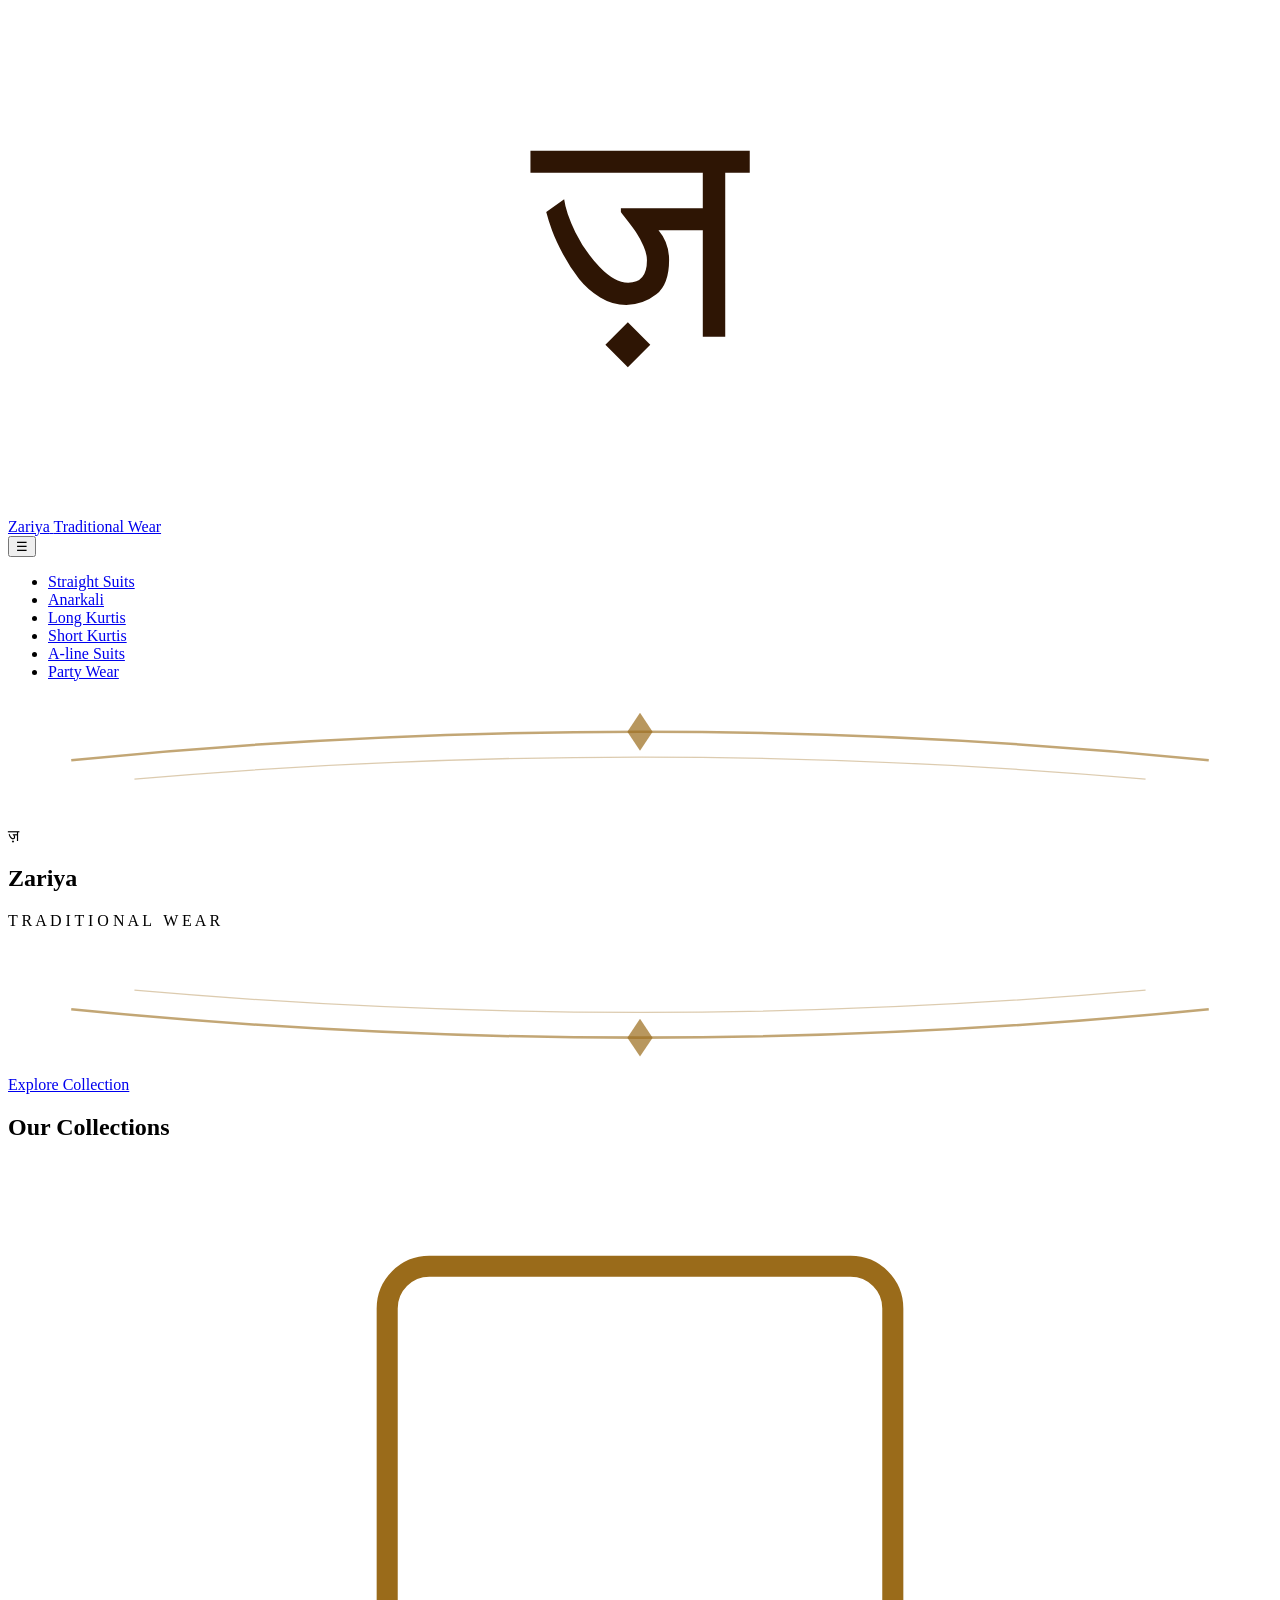
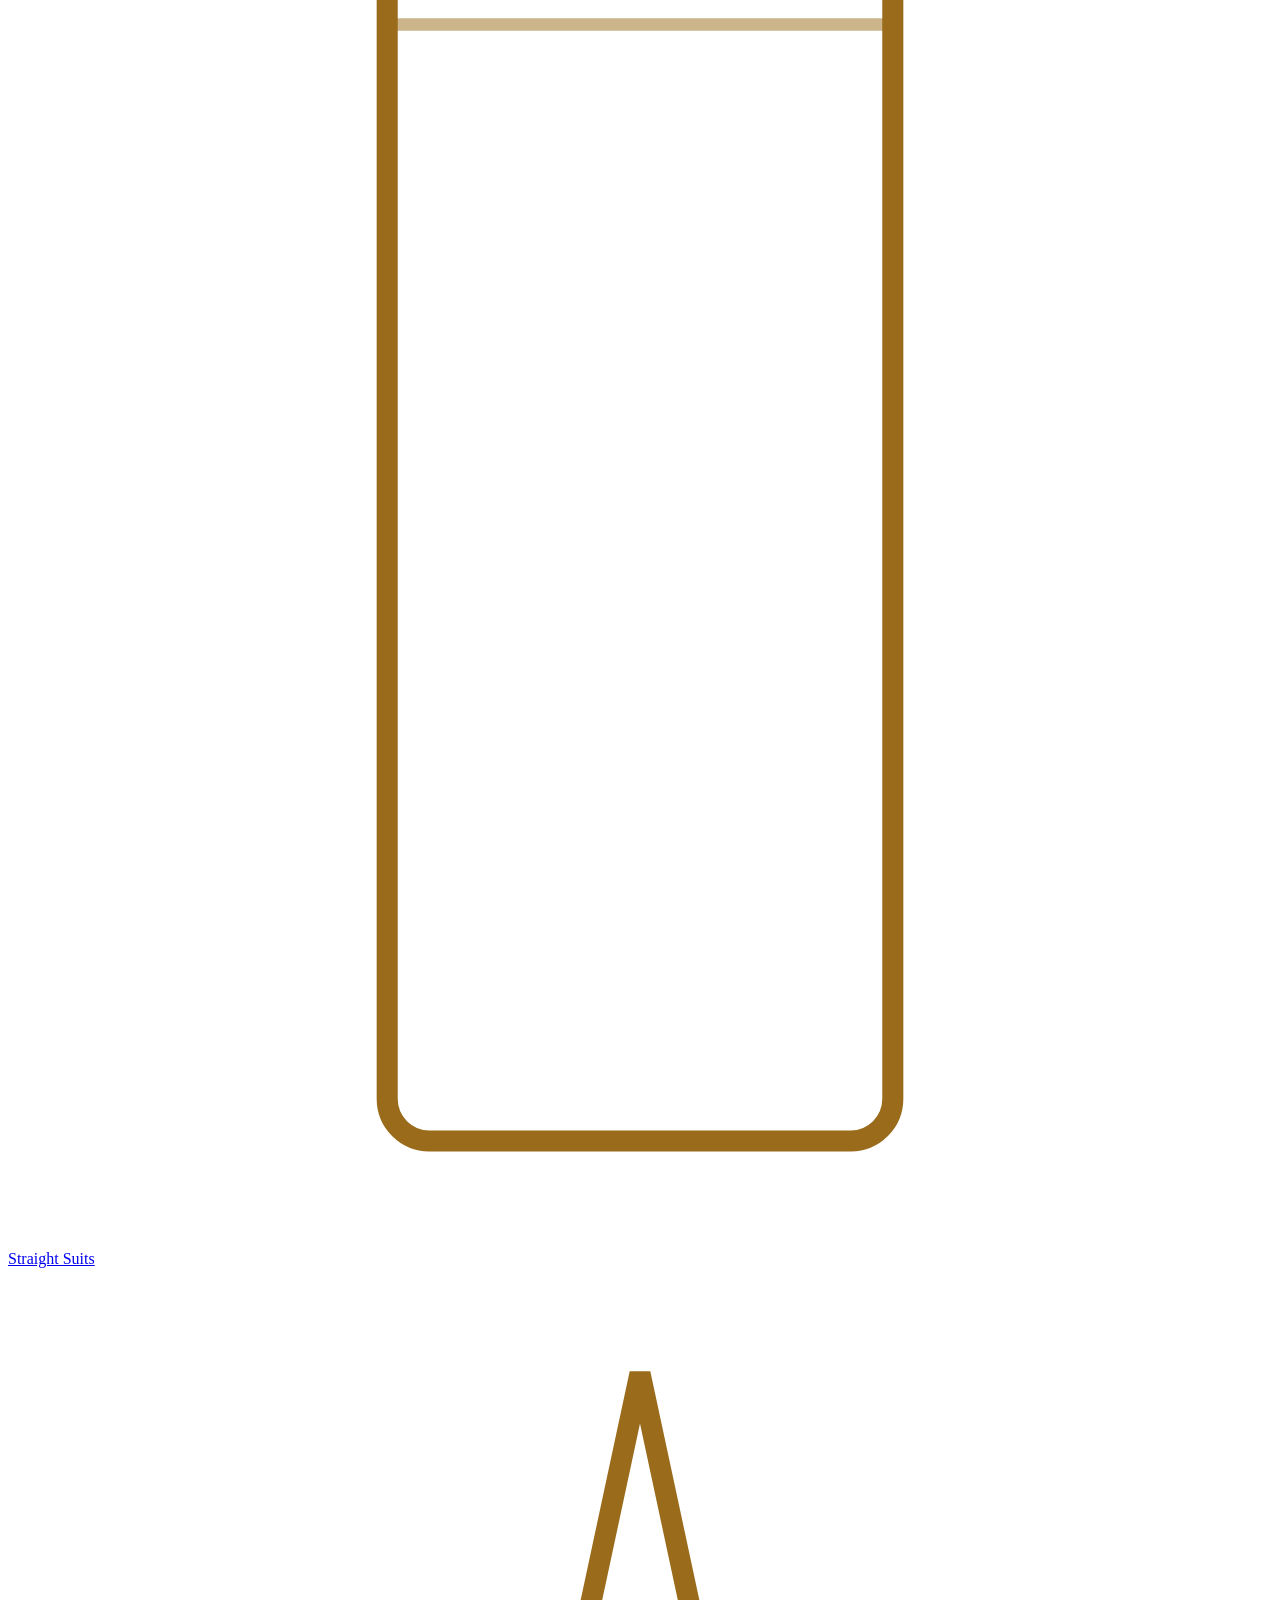
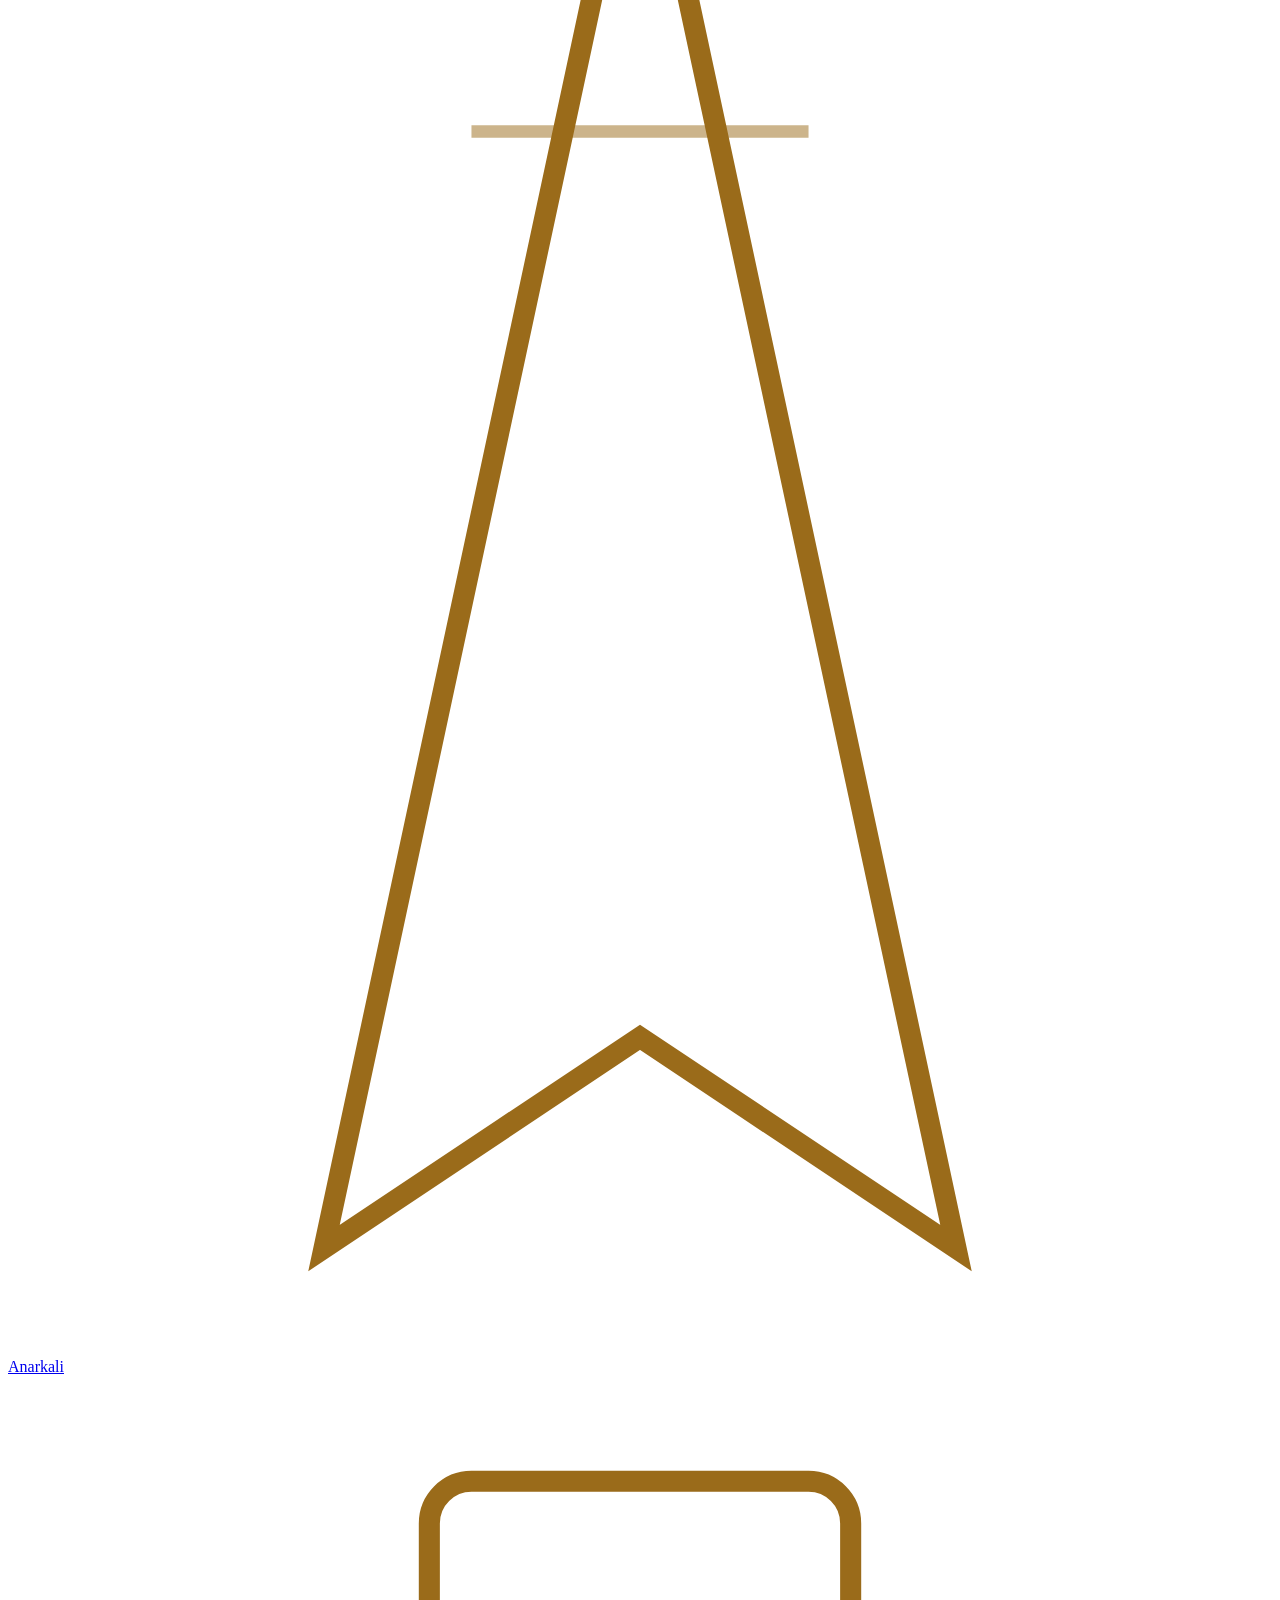
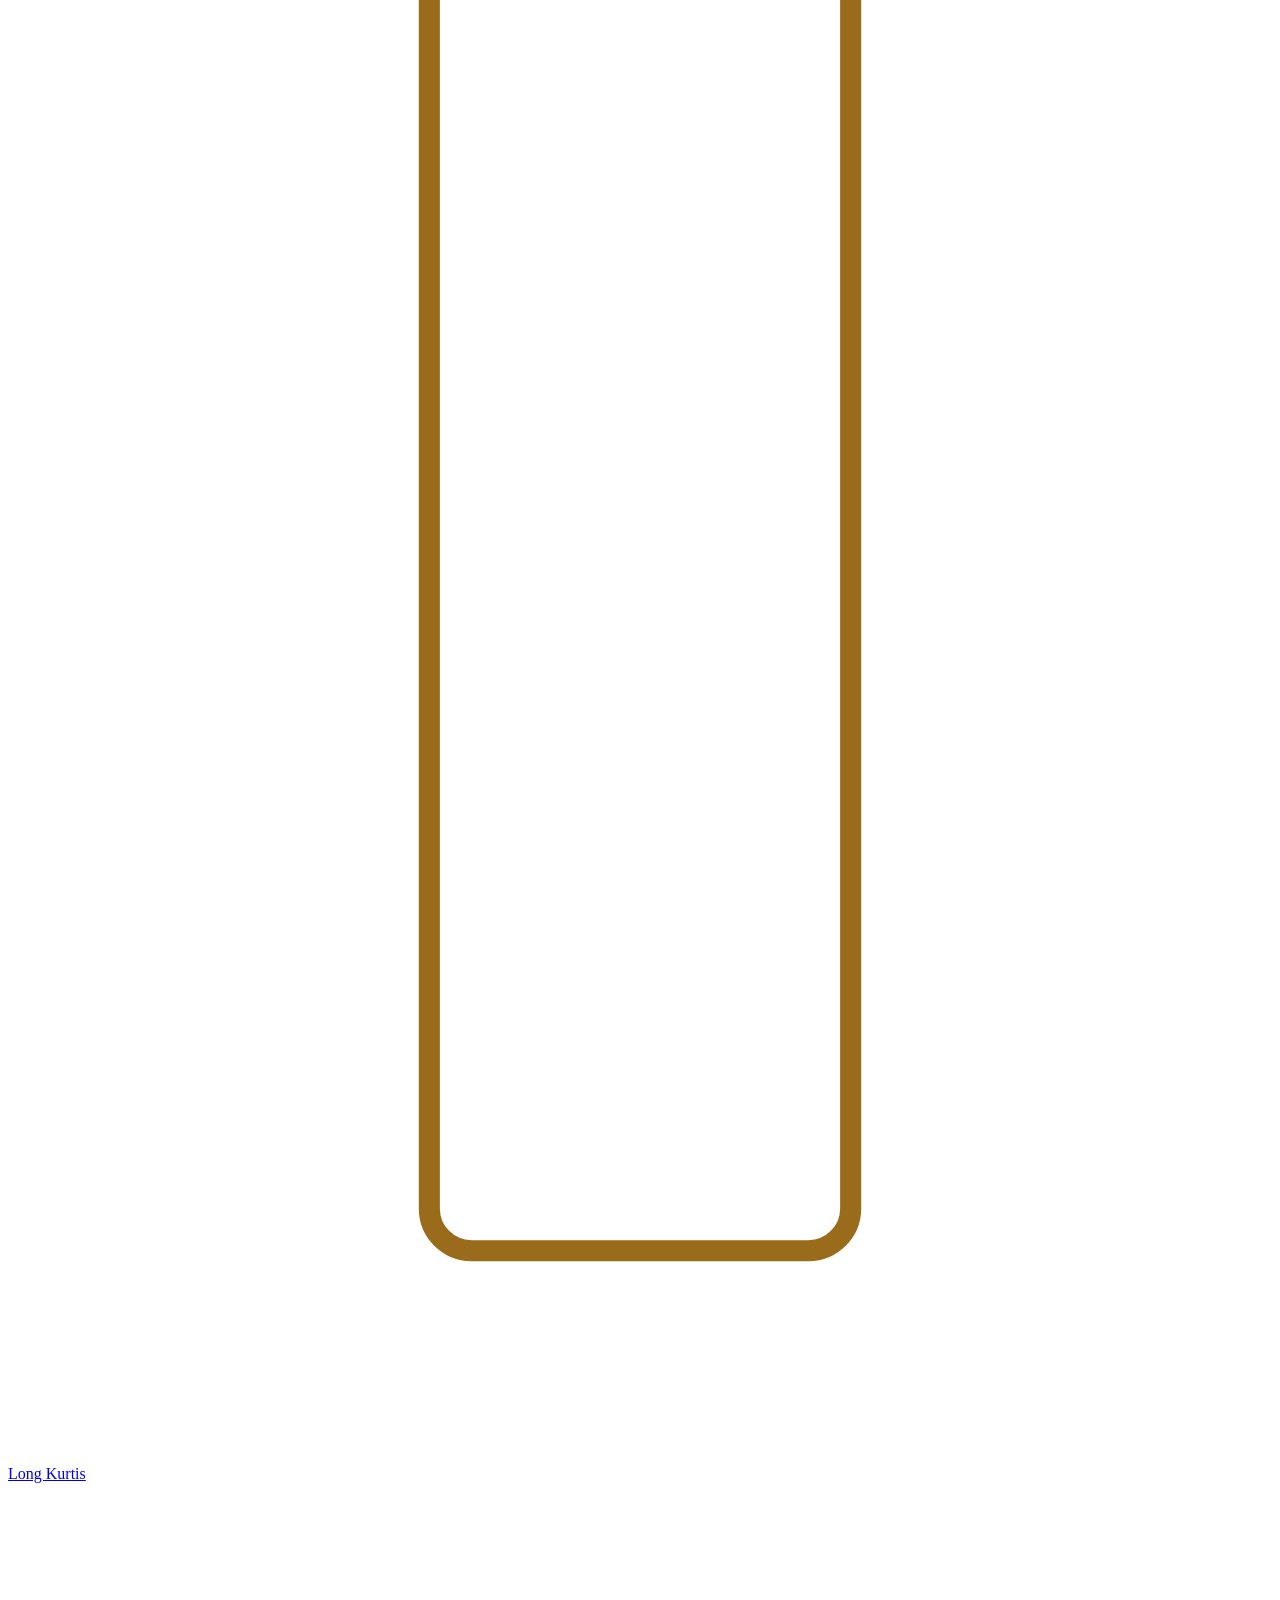
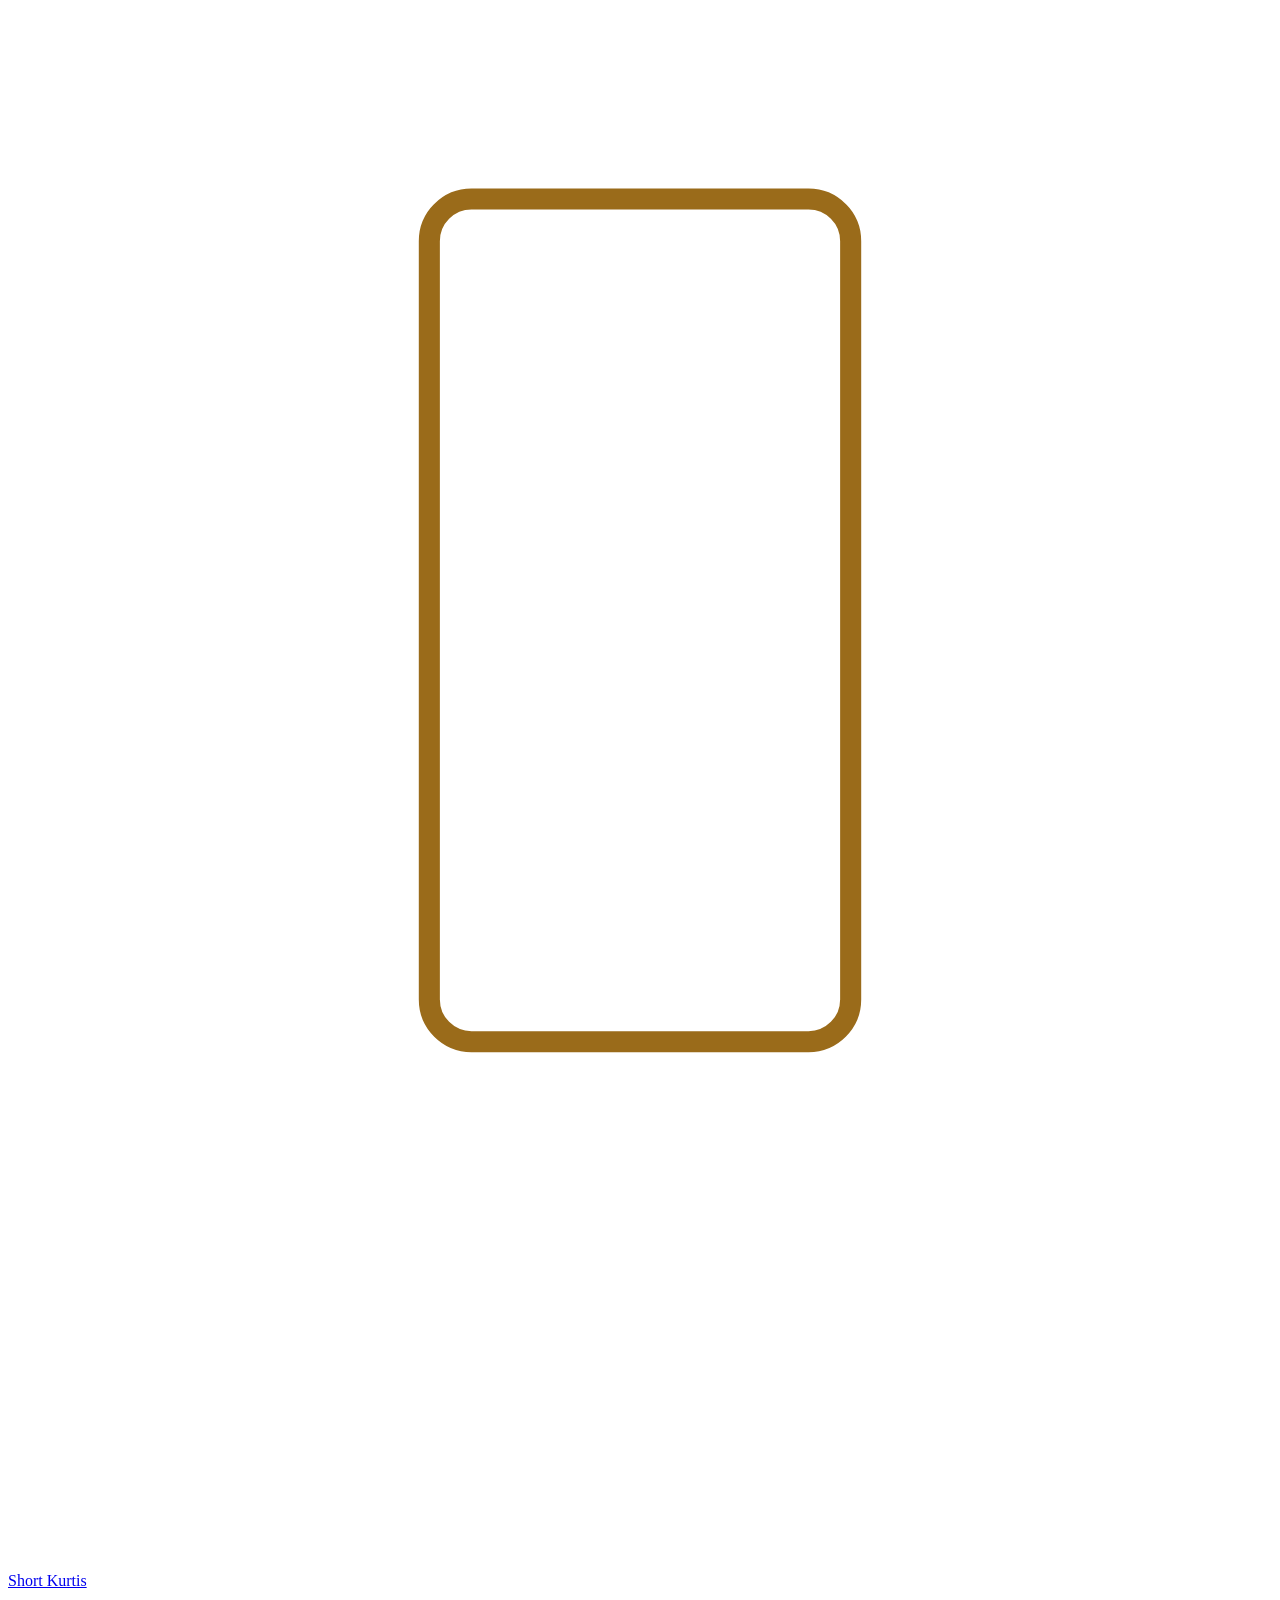
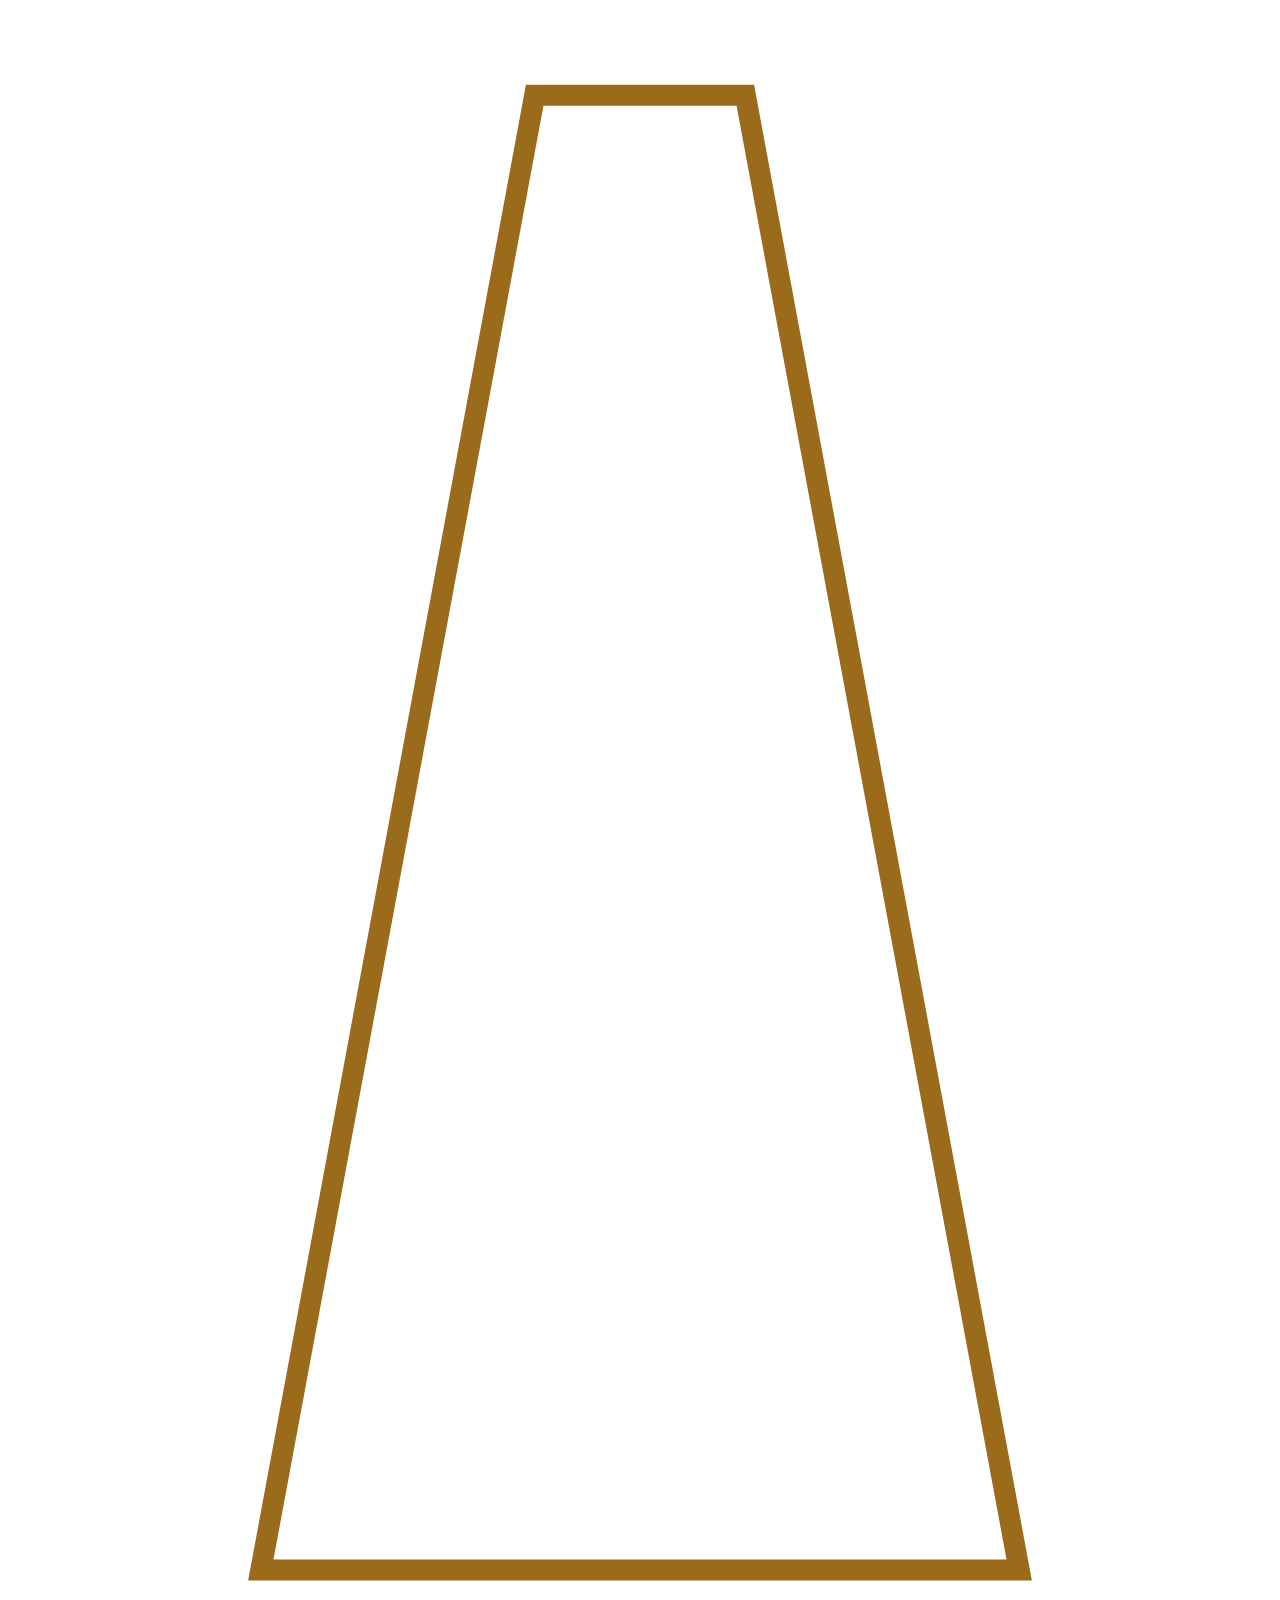
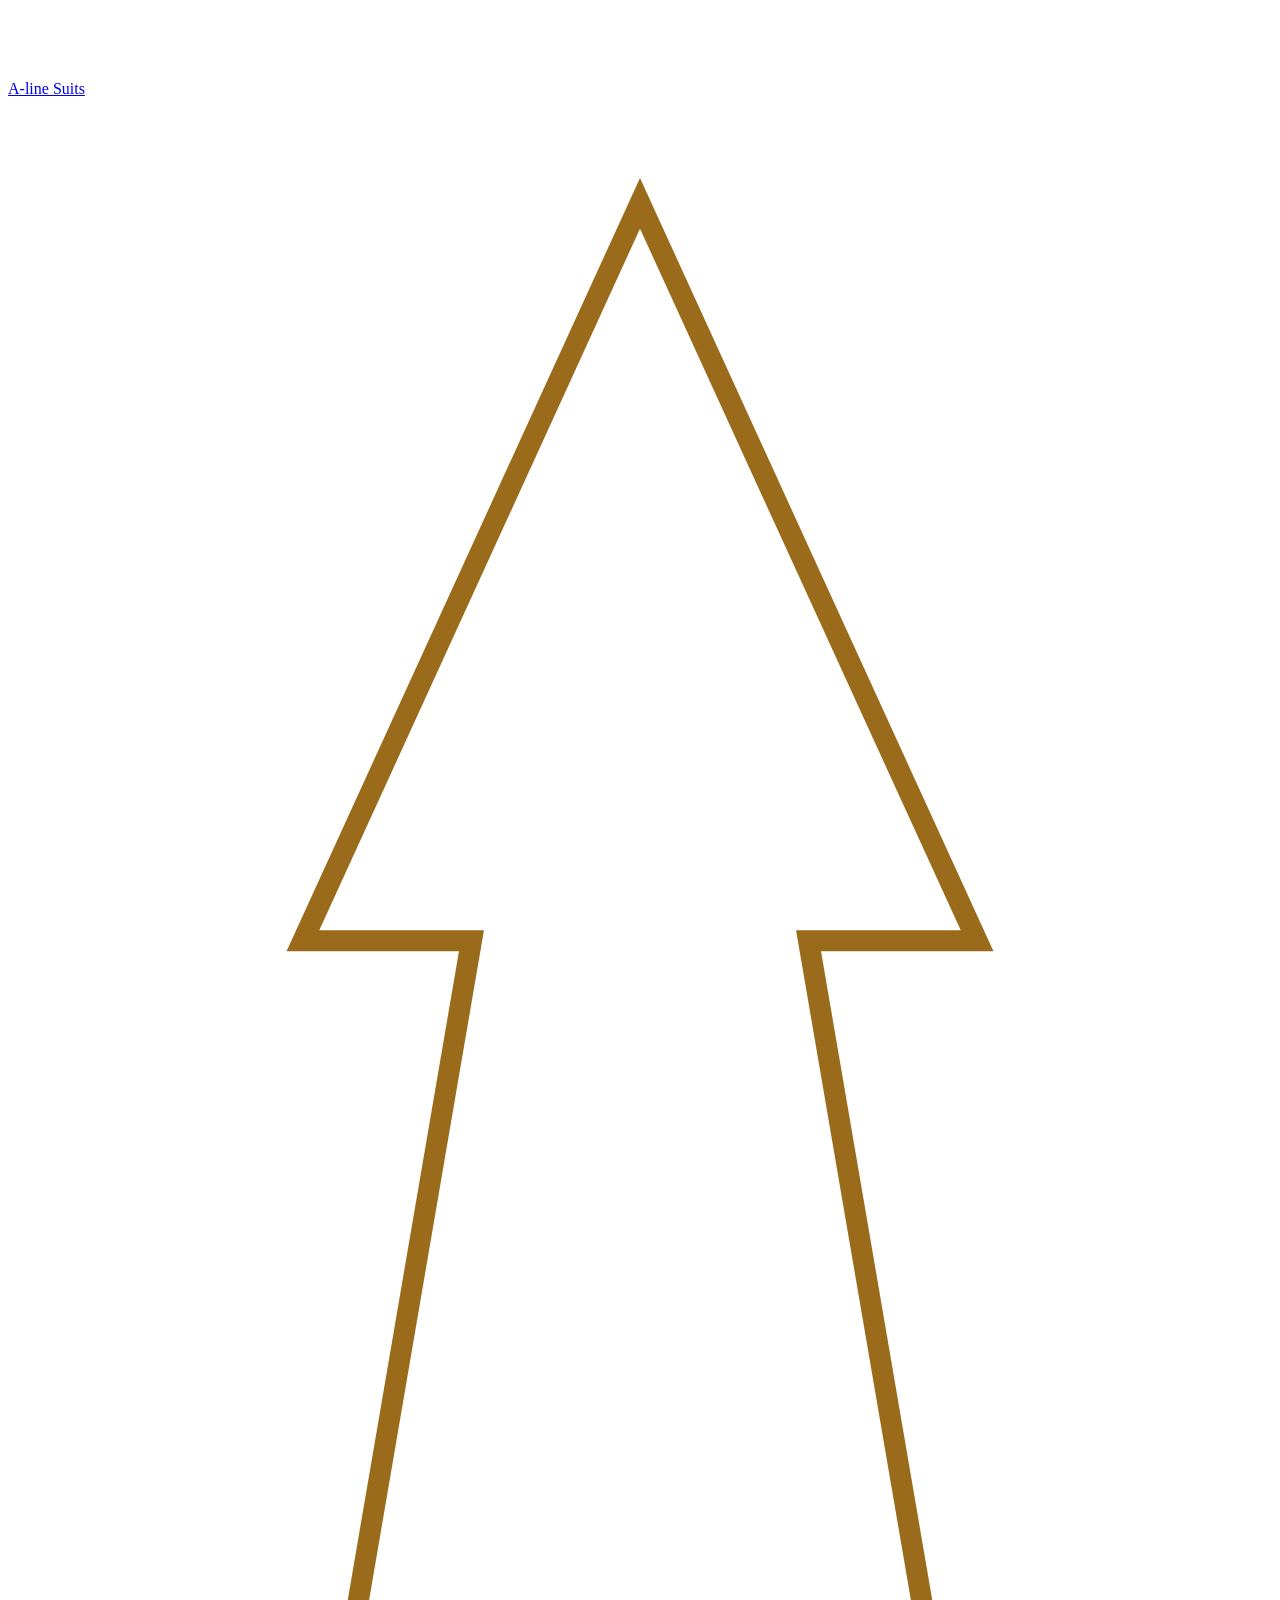
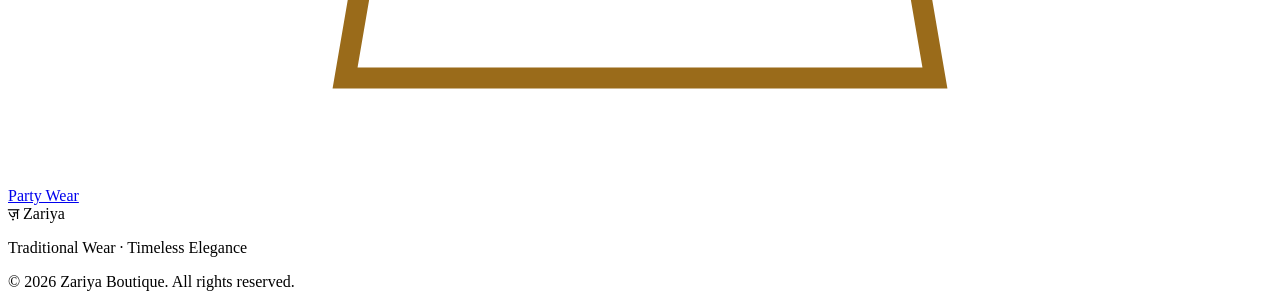
==== index.html @ 26ad4827 "Rename index (27).html to index.html" ====
<!DOCTYPE html>
<html lang="en">
<head>
  <meta charset="UTF-8"/>
  <meta name="viewport" content="width=device-width, initial-scale=1.0"/>
  <title>Zariya — Traditional Wear</title>
  <link rel="stylesheet" href="css/style.css"/>
  <link href="https://fonts.googleapis.com/css2?family=Cormorant+Garamond:ital,wght@0,300;0,400;0,500;1,300;1,400&family=Jost:wght@200;300;400&display=swap" rel="stylesheet"/>
</head>
<body>

  <header class="site-header">
    <a href="index.html" class="logo-link">
      <div class="logo-mark">
        <svg viewBox="0 0 200 80" xmlns="http://www.w3.org/2000/svg" class="logo-svg">
          <text x="100" y="52" text-anchor="middle" font-family="'Noto Serif Devanagari','Noto Serif',serif" font-size="48" fill="#2e1504">ज़</text>
        </svg>
        <span class="logo-text">Zariya</span>
        <span class="logo-sub">Traditional Wear</span>
      </div>
    </a>
    <nav class="main-nav">
      <button class="nav-toggle" aria-label="Menu">&#9776;</button>
      <ul class="nav-list" id="navList">
        <li><a href="pages/straight-suits.html">Straight Suits</a></li>
        <li><a href="pages/anarkali.html">Anarkali</a></li>
        <li><a href="pages/long-kurtis.html">Long Kurtis</a></li>
        <li><a href="pages/short-kurtis.html">Short Kurtis</a></li>
        <li><a href="pages/aline-suits.html">A-line Suits</a></li>
        <li><a href="pages/party-wear.html">Party Wear</a></li>
      </ul>
    </nav>
  </header>

  <main>
    <section class="hero">
      <div class="hero-ornament top">
        <svg viewBox="0 0 400 40" xmlns="http://www.w3.org/2000/svg">
          <path d="M20,20 Q200,2 380,20" stroke="#9a6b1a" stroke-width="0.8" fill="none" opacity="0.6"/>
          <path d="M40,26 Q200,12 360,26" stroke="#9a6b1a" stroke-width="0.4" fill="none" opacity="0.35"/>
          <polygon points="200,5 204,11 200,17 196,11" fill="#9a6b1a" opacity="0.7"/>
        </svg>
      </div>

      <div class="hero-deva">ज़</div>
      <h1 class="hero-title">Zariya</h1>
      <p class="hero-tagline">T R A D I T I O N A L &nbsp; W E A R</p>

      <div class="hero-ornament bottom">
        <svg viewBox="0 0 400 40" xmlns="http://www.w3.org/2000/svg">
          <path d="M20,20 Q200,38 380,20" stroke="#9a6b1a" stroke-width="0.8" fill="none" opacity="0.6"/>
          <path d="M40,14 Q200,28 360,14" stroke="#9a6b1a" stroke-width="0.4" fill="none" opacity="0.35"/>
          <polygon points="200,35 204,29 200,23 196,29" fill="#9a6b1a" opacity="0.7"/>
        </svg>
      </div>

      <div class="hero-cta">
        <a href="pages/party-wear.html" class="btn-primary">Explore Collection</a>
      </div>
    </section>

    <section class="categories-grid">
      <h2 class="section-title">Our Collections</h2>
      <div class="grid">
        <a href="pages/straight-suits.html" class="cat-card">
          <div class="cat-icon">
            <svg viewBox="0 0 60 80" xmlns="http://www.w3.org/2000/svg"><rect x="18" y="5" width="24" height="70" rx="2" stroke="#9a6b1a" stroke-width="1" fill="none"/><line x1="18" y1="22" x2="42" y2="22" stroke="#9a6b1a" stroke-width="0.6" opacity="0.5"/></svg>
          </div>
          <span>Straight Suits</span>
        </a>
        <a href="pages/anarkali.html" class="cat-card">
          <div class="cat-icon">
            <svg viewBox="0 0 60 80" xmlns="http://www.w3.org/2000/svg"><path d="M30,5 L15,75 L30,65 L45,75 Z" stroke="#9a6b1a" stroke-width="1" fill="none"/><line x1="22" y1="22" x2="38" y2="22" stroke="#9a6b1a" stroke-width="0.6" opacity="0.5"/></svg>
          </div>
          <span>Anarkali</span>
        </a>
        <a href="pages/long-kurtis.html" class="cat-card">
          <div class="cat-icon">
            <svg viewBox="0 0 60 80" xmlns="http://www.w3.org/2000/svg"><rect x="20" y="5" width="20" height="65" rx="2" stroke="#9a6b1a" stroke-width="1" fill="none"/></svg>
          </div>
          <span>Long Kurtis</span>
        </a>
        <a href="pages/short-kurtis.html" class="cat-card">
          <div class="cat-icon">
            <svg viewBox="0 0 60 80" xmlns="http://www.w3.org/2000/svg"><rect x="20" y="15" width="20" height="40" rx="2" stroke="#9a6b1a" stroke-width="1" fill="none"/></svg>
          </div>
          <span>Short Kurtis</span>
        </a>
        <a href="pages/aline-suits.html" class="cat-card">
          <div class="cat-icon">
            <svg viewBox="0 0 60 80" xmlns="http://www.w3.org/2000/svg"><path d="M25,5 L12,75 L48,75 L35,5 Z" stroke="#9a6b1a" stroke-width="1" fill="none"/></svg>
          </div>
          <span>A-line Suits</span>
        </a>
        <a href="pages/party-wear.html" class="cat-card">
          <div class="cat-icon">
            <svg viewBox="0 0 60 80" xmlns="http://www.w3.org/2000/svg"><path d="M30,5 L14,40 L22,40 L16,75 L44,75 L38,40 L46,40 Z" stroke="#9a6b1a" stroke-width="1" fill="none"/></svg>
          </div>
          <span>Party Wear</span>
        </a>
      </div>
    </section>
  </main>

  <footer class="site-footer">
    <div class="footer-logo">ज़ Zariya</div>
    <p class="footer-tagline">Traditional Wear · Timeless Elegance</p>
    <p class="footer-copy">&copy; 2026 Zariya Boutique. All rights reserved.</p>
  </footer>

  <script src="js/config.js"></script>
  <script src="js/main.js"></script>
</body>
</html>
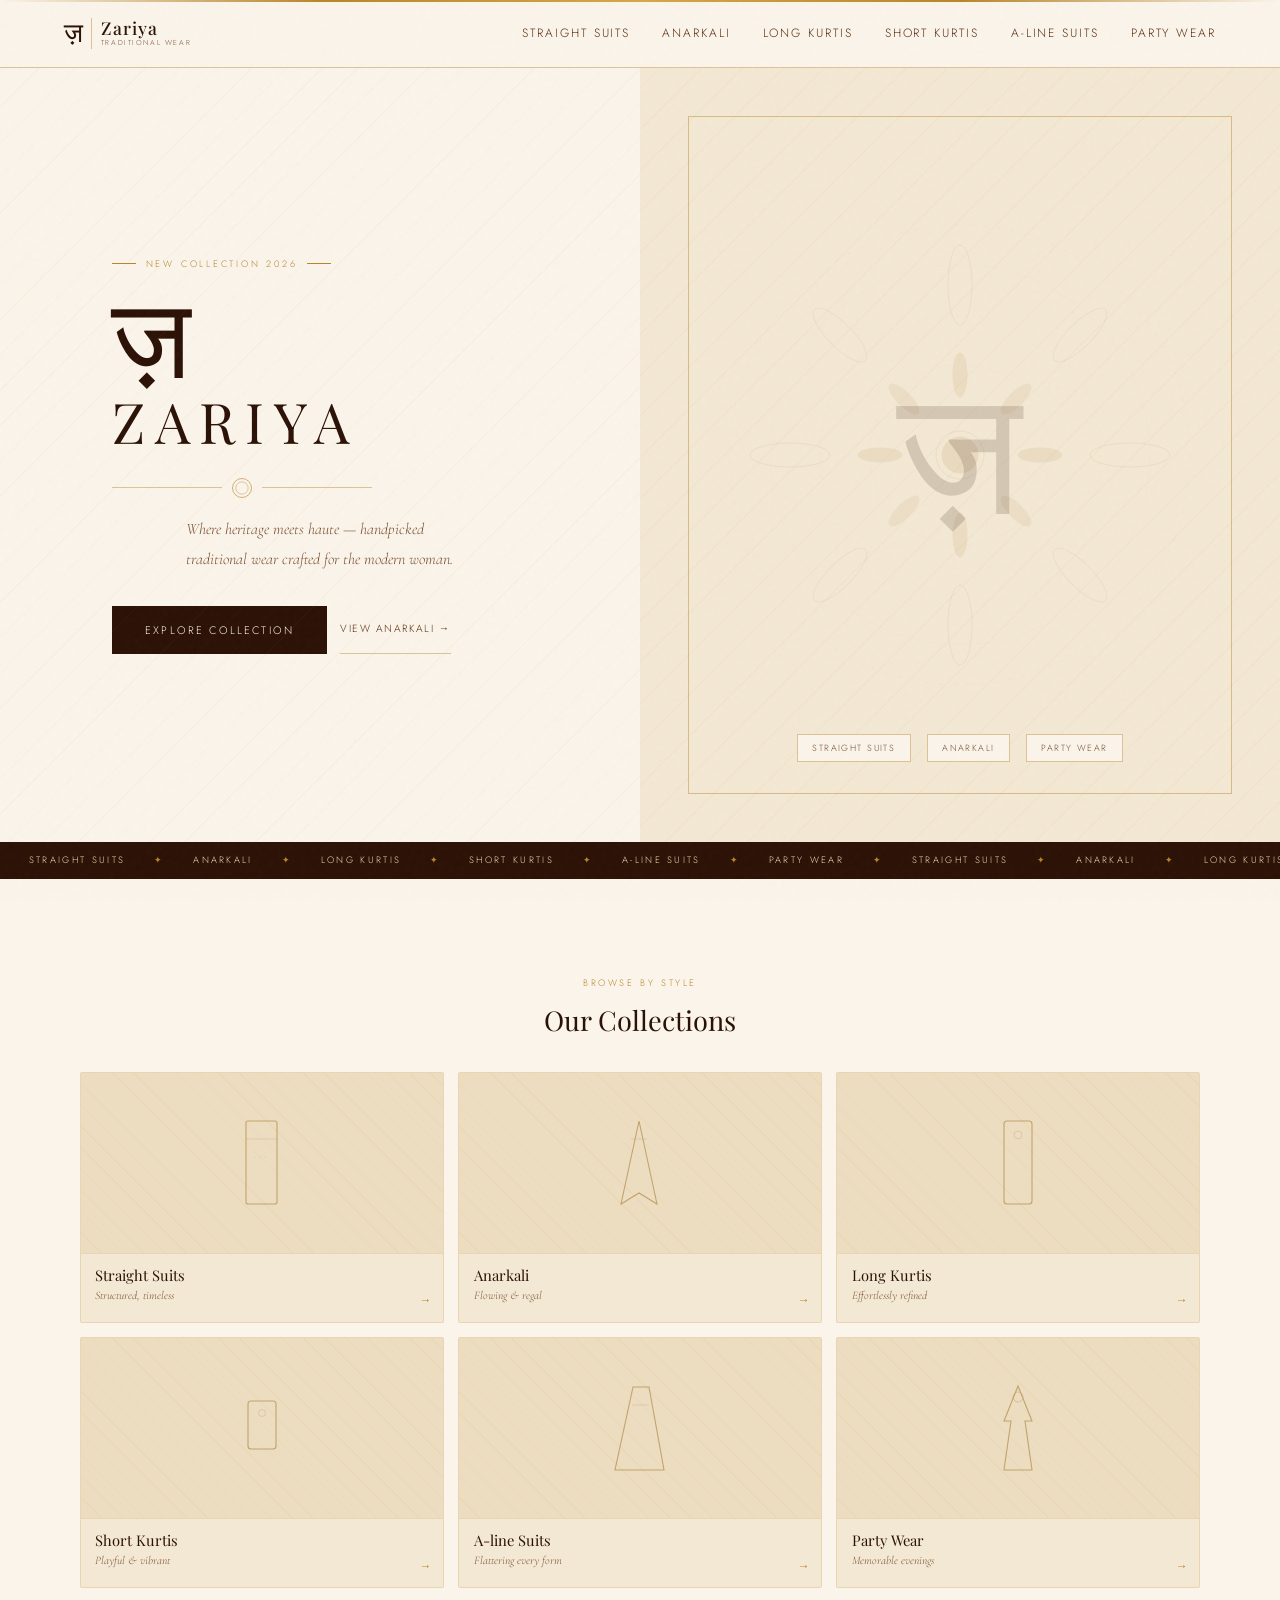
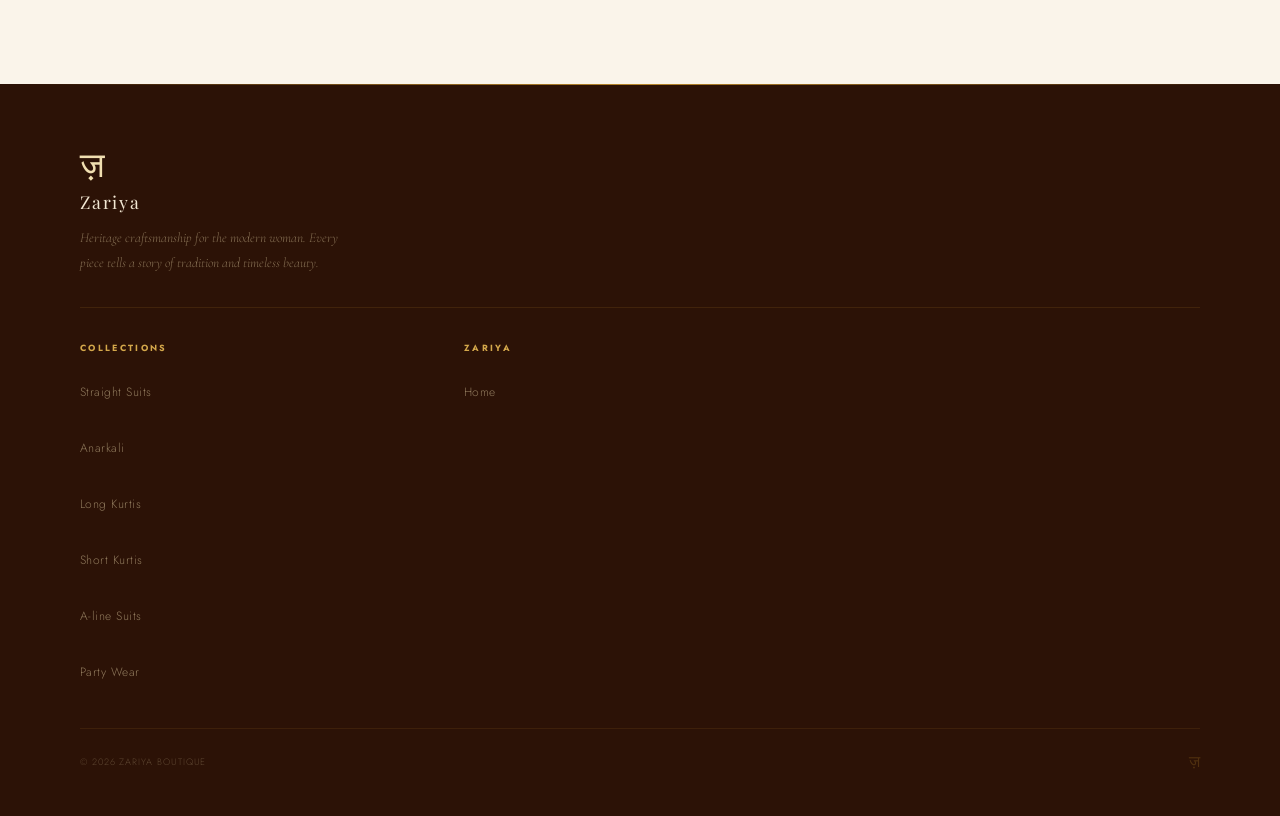
==== commit 132eaca3: "Update index.html" ====
--- a/index.html
+++ b/index.html
@@ -2,113 +2,787 @@
 <html lang="en">
 <head>
   <meta charset="UTF-8"/>
-  <meta name="viewport" content="width=device-width, initial-scale=1.0"/>
+  <meta name="viewport" content="width=device-width, initial-scale=1.0, viewport-fit=cover"/>
+  <meta name="theme-color" content="#2c1206"/>
+  <meta name="apple-mobile-web-app-capable" content="yes"/>
+  <meta name="apple-mobile-web-app-status-bar-style" content="black-translucent"/>
   <title>Zariya — Traditional Wear</title>
-  <link rel="stylesheet" href="css/style.css"/>
-  <link href="https://fonts.googleapis.com/css2?family=Cormorant+Garamond:ital,wght@0,300;0,400;0,500;1,300;1,400&family=Jost:wght@200;300;400&display=swap" rel="stylesheet"/>
+  <link href="https://fonts.googleapis.com/css2?family=Playfair+Display:ital,wght@0,400;0,500;0,700;1,400&family=Cormorant+Garamond:ital,wght@0,300;0,400;1,300;1,400&family=Jost:wght@200;300;400;500&display=swap" rel="stylesheet"/>
+  <style>
+    /* ═══════════════════════════════════════════════
+       ZARIYA BOUTIQUE — Mobile-First Single File
+       ═══════════════════════════════════════════════ */
+
+    @import url('https://fonts.googleapis.com/css2?family=Playfair+Display:ital,wght@0,400;0,500;0,700;1,400&family=Cormorant+Garamond:ital,wght@0,300;0,400;1,300;1,400&family=Jost:wght@200;300;400;500&display=swap');
+
+    :root {
+      --ink:       #100800;
+      --brown:     #2c1206;
+      --brown2:    #5c2f10;
+      --gold:      #b8862a;
+      --gold-lt:   #d4a84b;
+      --gold-pale: #f0deb0;
+      --cream:     #faf4ea;
+      --cream2:    #f3e8d4;
+      --cream3:    #ecdcc0;
+      --muted:     #7a5030;
+      --border:    rgba(184,134,42,0.2);
+      --border2:   rgba(184,134,42,0.45);
+      --ff-display:'Playfair Display', Georgia, serif;
+      --ff-serif:  'Cormorant Garamond', Georgia, serif;
+      --ff-sans:   'Jost', sans-serif;
+      --tap: 48px;
+    }
+
+    *, *::before, *::after { box-sizing: border-box; margin: 0; padding: 0; }
+    html { scroll-behavior: smooth; -webkit-text-size-adjust: 100%; }
+
+    body {
+      background: var(--cream);
+      color: var(--ink);
+      font-family: var(--ff-sans);
+      font-weight: 300;
+      line-height: 1.7;
+      overflow-x: hidden;
+      overscroll-behavior-y: none;
+    }
+
+    img { display: block; max-width: 100%; }
+    a { -webkit-tap-highlight-color: transparent; }
+
+    /* Grain */
+    body::before {
+      content: '';
+      position: fixed; inset: 0;
+      background-image: url("data:image/svg+xml,%3Csvg viewBox='0 0 200 200' xmlns='http://www.w3.org/2000/svg'%3E%3Cfilter id='n'%3E%3CfeTurbulence type='fractalNoise' baseFrequency='0.85' numOctaves='4' stitchTiles='stitch'/%3E%3C/filter%3E%3Crect width='100%25' height='100%25' filter='url(%23n)' opacity='1'/%3E%3C/svg%3E");
+      opacity: 0.022; pointer-events: none; z-index: 9999;
+    }
+
+    /* ── PAGE TRANSITIONS ── */
+    .page { display: none; }
+    .page.active { display: block; animation: fadeIn 0.3s ease; }
+    @keyframes fadeIn { from { opacity: 0; transform: translateY(8px); } to { opacity: 1; transform: translateY(0); } }
+
+    /* ── HEADER ── */
+    .site-header {
+      position: sticky; top: 0; z-index: 200;
+      background: var(--cream);
+      border-bottom: 1px solid var(--border2);
+      display: flex; align-items: center; justify-content: space-between;
+      padding: 0 1.2rem; height: 60px;
+    }
+    .site-header::before {
+      content: '';
+      position: absolute; top: 0; left: 0; right: 0; height: 2px;
+      background: linear-gradient(90deg, transparent, var(--gold), var(--gold-lt), var(--gold), transparent);
+    }
+
+    .logo-link { text-decoration: none; display: flex; align-items: center; cursor: pointer; }
+    .logo-mark { display: flex; align-items: center; gap: 0.5rem; }
+    .logo-deva { font-family: 'Noto Serif Devanagari', serif; font-size: 1.7rem; color: var(--brown); line-height: 1; }
+    .logo-wordmark { border-left: 1px solid var(--border2); padding-left: 0.55rem; display: flex; flex-direction: column; }
+    .logo-text { font-family: var(--ff-display); font-size: 1.1rem; font-weight: 500; color: var(--brown); letter-spacing: 0.06em; line-height: 1.1; }
+    .logo-sub  { font-family: var(--ff-sans); font-size: 0.45rem; letter-spacing: 0.22em; color: var(--muted); text-transform: uppercase; }
+
+    .nav-toggle {
+      background: none; border: 1px solid var(--border2); color: var(--brown);
+      width: var(--tap); height: var(--tap); display: flex; align-items: center; justify-content: center;
+      font-size: 1.1rem; cursor: pointer; -webkit-tap-highlight-color: transparent; flex-shrink: 0;
+    }
+
+    .nav-list {
+      display: none; position: fixed; top: 60px; left: 0; right: 0;
+      background: var(--cream); border-bottom: 2px solid var(--border2);
+      flex-direction: column; list-style: none; z-index: 199;
+      box-shadow: 0 8px 32px rgba(0,0,0,0.12);
+      animation: slideDown 0.22s ease both;
+    }
+    @keyframes slideDown { from { opacity: 0; transform: translateY(-8px); } to { opacity: 1; transform: translateY(0); } }
+    .nav-list.open { display: flex; }
+    .nav-list li { border-bottom: 1px solid var(--border); }
+    .nav-list li:last-child { border-bottom: none; }
+    .nav-list a {
+      display: flex; align-items: center; height: var(--tap); padding: 0 1.5rem;
+      font-family: var(--ff-sans); font-size: 0.75rem; font-weight: 300;
+      letter-spacing: 0.16em; text-transform: uppercase; color: var(--brown2);
+      text-decoration: none; cursor: pointer; transition: color 0.2s, background 0.2s;
+    }
+    .nav-list a:active, .nav-list a.active { color: var(--gold); background: var(--cream2); }
+
+    /* ── HERO ── */
+    .hero {
+      padding: 3rem 1.5rem 2.5rem; text-align: center;
+      position: relative; overflow: hidden; background: var(--cream);
+    }
+    .hero::before {
+      content: ''; position: absolute; inset: 0;
+      background: repeating-linear-gradient(-45deg, transparent, transparent 24px, rgba(184,134,42,0.04) 24px, rgba(184,134,42,0.04) 25px);
+      pointer-events: none;
+    }
+    .hero-eyebrow {
+      font-family: var(--ff-sans); font-size: 0.58rem; letter-spacing: 0.3em;
+      text-transform: uppercase; color: var(--gold); margin-bottom: 1.2rem;
+      display: flex; align-items: center; justify-content: center; gap: 0.6rem;
+    }
+    .hero-eyebrow::before, .hero-eyebrow::after { content: ''; display: block; width: 24px; height: 1px; background: var(--gold); }
+    .hero-deva { font-family: 'Noto Serif Devanagari', serif; font-size: clamp(4.5rem, 22vw, 7rem); color: var(--brown); line-height: 0.9; margin-bottom: 0.1rem; }
+    .hero-title { font-family: var(--ff-display); font-size: clamp(2.2rem, 10vw, 3.5rem); font-weight: 400; color: var(--brown); letter-spacing: 0.18em; text-transform: uppercase; line-height: 1; margin-bottom: 1rem; }
+
+    .hero-ornament { display: flex; align-items: center; justify-content: center; gap: 0.6rem; margin: 0.8rem auto 1rem; max-width: 260px; }
+    .hero-ornament-line { flex: 1; height: 1px; background: var(--border2); }
+    .hero-ornament-bloom { width: 20px; height: 20px; position: relative; }
+    .hero-ornament-bloom::before, .hero-ornament-bloom::after { content: ''; position: absolute; inset: 0; border-radius: 50%; border: 1px solid var(--gold); opacity: 0.6; }
+    .hero-ornament-bloom::after { transform: rotate(45deg) scale(0.65); }
+
+    .hero-desc { font-family: var(--ff-serif); font-size: 1rem; color: var(--muted); font-style: italic; margin: 0 auto 2rem; max-width: 300px; line-height: 1.9; }
+    .hero-actions { display: flex; flex-direction: column; gap: 0.8rem; align-items: center; }
+
+    .btn-primary {
+      font-family: var(--ff-sans); font-size: 0.68rem; letter-spacing: 0.2em; text-transform: uppercase;
+      color: var(--cream); background: var(--brown); border: 1px solid var(--brown);
+      padding: 0 2rem; height: var(--tap); display: inline-flex; align-items: center;
+      text-decoration: none; min-width: 180px; justify-content: center;
+      cursor: pointer; -webkit-tap-highlight-color: transparent; transition: background 0.25s;
+    }
+    .btn-primary:active { background: var(--gold); border-color: var(--gold); }
+
+    .btn-ghost {
+      font-family: var(--ff-sans); font-size: 0.65rem; letter-spacing: 0.15em; text-transform: uppercase;
+      color: var(--brown2); text-decoration: none; border-bottom: 1px solid var(--border2);
+      padding-bottom: 2px; height: var(--tap); display: inline-flex; align-items: center;
+      cursor: pointer;
+    }
+
+    /* ── MARQUEE ── */
+    .marquee-strip { background: var(--brown); overflow: hidden; padding: 0.65rem 0; }
+    .marquee-inner { display: flex; animation: marquee 22s linear infinite; white-space: nowrap; }
+    .marquee-inner span { font-family: var(--ff-sans); font-size: 0.58rem; letter-spacing: 0.25em; text-transform: uppercase; color: var(--gold-pale); padding: 0 1.8rem; }
+    .marquee-inner .dot { color: var(--gold); padding: 0; }
+    @keyframes marquee { from { transform: translateX(0); } to { transform: translateX(-50%); } }
+
+    /* ── COLLECTIONS GRID ── */
+    .collections { padding: 2.8rem 1.2rem 4rem; }
+    .section-header { margin-bottom: 1.8rem; text-align: center; }
+    .section-label { font-family: var(--ff-sans); font-size: 0.58rem; letter-spacing: 0.28em; text-transform: uppercase; color: var(--gold); margin-bottom: 0.4rem; }
+    .section-title { font-family: var(--ff-display); font-size: 1.7rem; font-weight: 400; color: var(--brown); }
+
+    .cat-grid { display: grid; grid-template-columns: 1fr 1fr; gap: 0.9rem; }
+    .cat-tile {
+      background: var(--cream2); border: 1px solid var(--border); overflow: hidden;
+      text-decoration: none; display: flex; flex-direction: column; position: relative;
+      cursor: pointer; -webkit-tap-highlight-color: transparent; transition: border-color 0.25s; border-radius: 2px;
+    }
+    .cat-tile:active { border-color: var(--gold); }
+    .cat-tile-art {
+      height: 130px; background: var(--cream3); display: flex; align-items: center; justify-content: center;
+      position: relative; overflow: hidden;
+    }
+    .cat-tile-art::before {
+      content: ''; position: absolute; inset: 0;
+      background: repeating-linear-gradient(45deg, transparent, transparent 14px, rgba(184,134,42,0.05) 14px, rgba(184,134,42,0.05) 15px);
+    }
+    .cat-tile-art svg { position: relative; z-index: 1; opacity: 0.5; }
+    .cat-tile-body { padding: 0.8rem 0.9rem 1.2rem; border-top: 1px solid var(--border); }
+    .cat-tile-name { font-family: var(--ff-display); font-size: 0.92rem; color: var(--brown); margin-bottom: 0.15rem; line-height: 1.2; }
+    .cat-tile-sub  { font-family: var(--ff-serif); font-size: 0.72rem; color: var(--muted); font-style: italic; line-height: 1.4; }
+    .cat-tile-arrow { position: absolute; bottom: 0.7rem; right: 0.7rem; font-size: 0.75rem; color: var(--gold); }
+
+    /* ── CATEGORY BANNER ── */
+    .page-banner {
+      background: var(--brown); padding: 3rem 1.5rem 2.5rem;
+      position: relative; overflow: hidden; min-height: 200px;
+      display: flex; flex-direction: column; justify-content: flex-end;
+    }
+    .page-banner::before {
+      content: ''; position: absolute; inset: 0;
+      background: repeating-linear-gradient(-45deg, transparent, transparent 28px, rgba(255,255,255,0.018) 28px, rgba(255,255,255,0.018) 29px);
+    }
+    .page-banner::after { content: ''; position: absolute; inset: 1rem; border: 1px solid rgba(184,134,42,0.25); pointer-events: none; }
+    .banner-deva { position: absolute; right: 1rem; bottom: -1.5rem; font-family: 'Noto Serif Devanagari', serif; font-size: 7rem; color: rgba(255,255,255,0.05); line-height: 1; user-select: none; }
+    .banner-content { position: relative; z-index: 2; }
+    .banner-label { font-family: var(--ff-sans); font-size: 0.56rem; letter-spacing: 0.28em; text-transform: uppercase; color: var(--gold-lt); margin-bottom: 0.6rem; display: flex; align-items: center; gap: 0.6rem; }
+    .banner-label::before { content: ''; display: block; width: 20px; height: 1px; background: var(--gold-lt); }
+    .banner-title { font-family: var(--ff-display); font-size: clamp(1.8rem, 7vw, 2.8rem); color: var(--cream); font-weight: 400; letter-spacing: 0.05em; margin-bottom: 0.4rem; }
+    .banner-desc  { font-family: var(--ff-serif); font-size: 0.9rem; color: rgba(240,222,176,0.6); font-style: italic; }
+
+    .breadcrumb {
+      padding: 0.75rem 1.5rem; font-size: 0.6rem; letter-spacing: 0.12em; text-transform: uppercase;
+      color: var(--muted); border-bottom: 1px solid var(--border); display: flex; align-items: center; gap: 0.4rem;
+    }
+    .breadcrumb span.bc-link { cursor: pointer; }
+    .breadcrumb span.bc-link:hover { color: var(--gold); }
+
+    /* ── GALLERY ── */
+    .gallery-section { padding: 1.5rem 0.9rem 5rem; }
+    .gallery-meta { padding: 0 0.3rem; margin-bottom: 1.2rem; display: flex; align-items: center; gap: 0.8rem; }
+    .gallery-count { font-family: var(--ff-sans); font-size: 0.6rem; letter-spacing: 0.18em; text-transform: uppercase; color: var(--muted); white-space: nowrap; }
+    .gallery-divider { flex: 1; height: 1px; background: var(--border); }
+
+    .loading-state { display: flex; flex-direction: column; align-items: center; padding: 5rem 2rem; gap: 1rem; color: var(--muted); }
+    .loading-spinner { width: 32px; height: 32px; border: 2px solid var(--border2); border-top-color: var(--gold); border-radius: 50%; animation: spin 0.85s linear infinite; }
+    @keyframes spin { to { transform: rotate(360deg); } }
+    .loading-text { font-family: var(--ff-sans); font-size: 0.62rem; letter-spacing: 0.2em; text-transform: uppercase; }
+
+    .error-state, .empty-state { text-align: center; padding: 4rem 1.5rem; border: 1px dashed var(--border2); margin: 1rem; }
+    .error-state h3 { font-family: var(--ff-display); font-size: 1.3rem; color: var(--brown); margin-bottom: 0.6rem; }
+    .error-state p, .empty-state p { font-size: 0.8rem; color: var(--muted); margin-bottom: 0.4rem; line-height: 1.7; }
+    .error-state code { font-size: 0.7rem; background: var(--cream2); padding: 0.1rem 0.4rem; color: #b85c20; border-radius: 2px; }
+
+    .image-grid { columns: 2; column-gap: 0.7rem; }
+    .image-card {
+      break-inside: avoid; margin-bottom: 0.7rem; position: relative; overflow: hidden;
+      background: var(--cream2); border: 1px solid var(--border); cursor: pointer;
+      border-radius: 2px; -webkit-tap-highlight-color: transparent; transition: border-color 0.25s;
+    }
+    .image-card:active { border-color: var(--gold-lt); }
+    .image-card img { width: 100%; display: block; object-fit: cover; }
+    .image-card-overlay {
+      position: absolute; inset: 0;
+      background: linear-gradient(to top, rgba(16,8,0,0.75) 0%, transparent 55%);
+      display: flex; align-items: flex-end; padding: 0.6rem 0.5rem;
+    }
+    .image-card-caption { font-family: var(--ff-serif); font-size: 0.75rem; font-style: italic; color: var(--gold-pale); letter-spacing: 0.02em; line-height: 1.3; word-break: break-word; }
+
+    /* ── LIGHTBOX ── */
+    .lightbox { display: none; position: fixed; inset: 0; background: rgba(10,5,0,0.97); z-index: 9998; flex-direction: column; align-items: center; justify-content: center; overscroll-behavior: contain; }
+    .lightbox.active { display: flex; }
+    .lb-img-wrap { position: relative; width: 100%; max-height: 72vh; display: flex; align-items: center; justify-content: center; }
+    .lightbox img { max-width: 96vw; max-height: 72vh; object-fit: contain; display: block; transition: opacity 0.2s; }
+    .lb-controls { position: absolute; inset: 0; display: flex; align-items: center; justify-content: space-between; pointer-events: none; padding: 0 0.5rem; }
+    .lb-btn { pointer-events: all; background: rgba(16,8,0,0.55); border: 1px solid rgba(184,134,42,0.2); color: var(--gold-pale); font-size: 1.4rem; width: 44px; height: 64px; display: flex; align-items: center; justify-content: center; cursor: pointer; border-radius: 2px; -webkit-tap-highlight-color: transparent; }
+    .lb-btn:active { background: var(--gold); color: var(--ink); }
+    .lb-close { position: fixed; top: 1rem; right: 1rem; background: rgba(16,8,0,0.6); border: 1px solid rgba(184,134,42,0.25); color: var(--gold-lt); font-size: 1.4rem; width: 44px; height: 44px; display: flex; align-items: center; justify-content: center; cursor: pointer; border-radius: 2px; z-index: 9999; -webkit-tap-highlight-color: transparent; }
+    .lb-footer { margin-top: 1rem; padding: 0 1.5rem; text-align: center; display: flex; flex-direction: column; gap: 0.25rem; max-width: 96vw; }
+    .lb-caption { font-family: var(--ff-serif); font-size: 0.95rem; font-style: italic; color: var(--gold-pale); letter-spacing: 0.04em; line-height: 1.4; }
+    .lb-counter { font-family: var(--ff-sans); font-size: 0.58rem; letter-spacing: 0.18em; text-transform: uppercase; color: rgba(240,222,176,0.35); }
+
+    /* ── FOOTER ── */
+    .site-footer { background: var(--brown); padding: 3rem 1.5rem 2rem; position: relative; }
+    .site-footer::before { content: ''; position: absolute; top: 0; left: 1.5rem; right: 1.5rem; height: 1px; background: linear-gradient(90deg, transparent, var(--gold), transparent); }
+    .footer-brand { text-align: center; margin-bottom: 2rem; padding-bottom: 2rem; border-bottom: 1px solid rgba(184,134,42,0.15); }
+    .footer-deva { font-family: 'Noto Serif Devanagari', serif; font-size: 2.2rem; color: var(--gold-pale); line-height: 1; margin-bottom: 0.2rem; }
+    .footer-name { font-family: var(--ff-display); font-size: 1.1rem; color: var(--cream2); letter-spacing: 0.1em; margin-bottom: 0.6rem; }
+    .footer-brand p { font-family: var(--ff-serif); font-size: 0.85rem; font-style: italic; color: rgba(240,222,176,0.45); line-height: 1.8; max-width: 280px; margin: 0 auto; }
+    .footer-links { display: grid; grid-template-columns: 1fr 1fr; gap: 2rem; margin-bottom: 2rem; }
+    .footer-col h4 { font-family: var(--ff-sans); font-size: 0.56rem; letter-spacing: 0.26em; text-transform: uppercase; color: var(--gold-lt); margin-bottom: 0.8rem; }
+    .footer-col ul { list-style: none; display: flex; flex-direction: column; gap: 0.5rem; }
+    .footer-col a { font-family: var(--ff-sans); font-size: 0.75rem; color: rgba(240,222,176,0.5); text-decoration: none; letter-spacing: 0.04em; min-height: var(--tap); display: flex; align-items: center; cursor: pointer; }
+    .footer-col a:active { color: var(--gold-lt); }
+    .footer-bottom { border-top: 1px solid rgba(184,134,42,0.12); padding-top: 1.2rem; display: flex; justify-content: space-between; align-items: center; }
+    .footer-copy { font-size: 0.58rem; letter-spacing: 0.1em; color: rgba(240,222,176,0.25); text-transform: uppercase; }
+    .footer-ornament { font-family: 'Noto Serif Devanagari', serif; font-size: 1rem; color: rgba(184,134,42,0.25); }
+
+    /* ── ANIMATIONS ── */
+    @keyframes fadeUp { from { opacity: 0; transform: translateY(20px); } to { opacity: 1; transform: translateY(0); } }
+    .fade-up { animation: fadeUp 0.55s ease both; }
+    .fade-up:nth-child(1) { animation-delay: 0.04s; }
+    .fade-up:nth-child(2) { animation-delay: 0.10s; }
+    .fade-up:nth-child(3) { animation-delay: 0.16s; }
+    .fade-up:nth-child(4) { animation-delay: 0.22s; }
+    .fade-up:nth-child(5) { animation-delay: 0.28s; }
+    .fade-up:nth-child(6) { animation-delay: 0.34s; }
+    .fade-up:nth-child(7) { animation-delay: 0.40s; }
+    .fade-up:nth-child(8) { animation-delay: 0.46s; }
+
+    /* ── TABLET ── */
+    @media (min-width: 600px) {
+      .site-header { padding: 0 2rem; }
+      .hero { padding: 4rem 3rem 3.5rem; }
+      .cat-grid { grid-template-columns: repeat(3, 1fr); }
+      .image-grid { columns: 3; }
+      .gallery-section { padding: 2rem 2rem 5rem; }
+      .collections { padding: 3.5rem 2rem 5rem; }
+    }
+
+    /* ── DESKTOP ── */
+    @media (min-width: 960px) {
+      .site-header { padding: 0 4rem; height: 68px; }
+      .nav-toggle { display: none; }
+      .nav-list {
+        display: flex !important; position: static; flex-direction: row;
+        border: none; box-shadow: none; animation: none; gap: 2rem; background: transparent;
+      }
+      .nav-list li { border: none; }
+      .nav-list a {
+        height: auto; padding: 0; position: relative; background: transparent !important;
+      }
+      .nav-list a::after {
+        content: ''; position: absolute; bottom: -2px; left: 50%;
+        transform: translateX(-50%); width: 0; height: 1px; background: var(--gold); transition: width 0.3s;
+      }
+      .nav-list a:hover { color: var(--gold); }
+      .nav-list a:hover::after, .nav-list a.active::after { width: 100%; }
+
+      .hero { display: grid; grid-template-columns: 1fr 1fr; text-align: left; padding: 0; min-height: 86vh; align-items: stretch; }
+      .hero-left { padding: 6rem 5rem 6rem 7rem; display: flex; flex-direction: column; justify-content: center; }
+      .hero-eyebrow { justify-content: flex-start; }
+      .hero-actions { flex-direction: row; }
+      .hero-ornament { margin: 0.8rem 0 1rem; }
+
+      .hero-right {
+        display: flex; align-items: center; justify-content: center;
+        background: var(--cream2); position: relative; overflow: hidden; min-height: 86vh;
+      }
+      .hero-right::before { content: ''; position: absolute; inset: 3rem; border: 1px solid var(--border2); pointer-events: none; z-index: 2; }
+      .hero-right::after { content: ''; position: absolute; inset: 0; background: repeating-linear-gradient(-45deg, transparent, transparent 28px, rgba(184,134,42,0.04) 28px, rgba(184,134,42,0.04) 29px); }
+      .hero-mandala { position: absolute; width: 520px; height: 520px; opacity: 0.13; z-index: 1; }
+      .hero-badge { position: relative; z-index: 3; text-align: center; }
+      .hero-badge-deva { font-family: 'Noto Serif Devanagari', serif; font-size: 11rem; color: var(--brown); opacity: 0.15; line-height: 1; }
+      .hero-pills { position: absolute; bottom: 5rem; left: 0; right: 0; display: flex; justify-content: center; gap: 1rem; z-index: 3; }
+      .hero-pill { font-family: var(--ff-sans); font-size: 0.56rem; letter-spacing: 0.16em; text-transform: uppercase; color: var(--muted); border: 1px solid var(--border2); padding: 0.35rem 0.9rem; background: var(--cream); }
+
+      .image-card-overlay { opacity: 0; transition: opacity 0.3s; }
+      .image-card:hover .image-card-overlay { opacity: 1; }
+      .image-card:hover img { transform: scale(1.04); }
+      .image-card img { transition: transform 0.5s ease; }
+
+      .image-grid { columns: 4; column-gap: 1rem; }
+      .image-card { margin-bottom: 1rem; }
+      .cat-tile-art { height: 180px; }
+      .collections { padding: 6rem 5rem; max-width: 1400px; margin: 0 auto; }
+      .gallery-section { padding: 3rem 4rem 7rem; max-width: 1400px; margin: 0 auto; }
+      .page-banner { padding: 5rem 7rem; min-height: 280px; flex-direction: row; align-items: flex-end; }
+      .breadcrumb { padding: 1rem 7rem; }
+      .footer-links { grid-template-columns: 1fr 1fr 1fr; }
+      .footer-brand { text-align: left; }
+      .footer-brand p { margin: 0; }
+      .site-footer { padding: 4rem 5rem 2.5rem; }
+      .btn-primary:hover { background: var(--gold); border-color: var(--gold); }
+    }
+  </style>
 </head>
 <body>
 
+  <!-- ── HEADER ── -->
   <header class="site-header">
-    <a href="index.html" class="logo-link">
+    <div class="logo-link" onclick="navigate('home')">
       <div class="logo-mark">
-        <svg viewBox="0 0 200 80" xmlns="http://www.w3.org/2000/svg" class="logo-svg">
-          <text x="100" y="52" text-anchor="middle" font-family="'Noto Serif Devanagari','Noto Serif',serif" font-size="48" fill="#2e1504">ज़</text>
-        </svg>
-        <span class="logo-text">Zariya</span>
-        <span class="logo-sub">Traditional Wear</span>
-      </div>
-    </a>
+        <span class="logo-deva">ज़</span>
+        <div class="logo-wordmark">
+          <span class="logo-text">Zariya</span>
+          <span class="logo-sub">Traditional Wear</span>
+        </div>
+      </div>
+    </div>
     <nav class="main-nav">
-      <button class="nav-toggle" aria-label="Menu">&#9776;</button>
+      <button class="nav-toggle" onclick="toggleNav()" aria-label="Open menu">&#9776;</button>
       <ul class="nav-list" id="navList">
-        <li><a href="pages/straight-suits.html">Straight Suits</a></li>
-        <li><a href="pages/anarkali.html">Anarkali</a></li>
-        <li><a href="pages/long-kurtis.html">Long Kurtis</a></li>
-        <li><a href="pages/short-kurtis.html">Short Kurtis</a></li>
-        <li><a href="pages/aline-suits.html">A-line Suits</a></li>
-        <li><a href="pages/party-wear.html">Party Wear</a></li>
+        <li><a onclick="navigate('straight-suits')">Straight Suits</a></li>
+        <li><a onclick="navigate('anarkali')">Anarkali</a></li>
+        <li><a onclick="navigate('long-kurtis')">Long Kurtis</a></li>
+        <li><a onclick="navigate('short-kurtis')">Short Kurtis</a></li>
+        <li><a onclick="navigate('aline-suits')">A-line Suits</a></li>
+        <li><a onclick="navigate('party-wear')">Party Wear</a></li>
       </ul>
     </nav>
   </header>
 
-  <main>
+  <!-- ══════════════════════════════════════
+       PAGE: HOME
+  ══════════════════════════════════════ -->
+  <div id="page-home" class="page active">
     <section class="hero">
-      <div class="hero-ornament top">
-        <svg viewBox="0 0 400 40" xmlns="http://www.w3.org/2000/svg">
-          <path d="M20,20 Q200,2 380,20" stroke="#9a6b1a" stroke-width="0.8" fill="none" opacity="0.6"/>
-          <path d="M40,26 Q200,12 360,26" stroke="#9a6b1a" stroke-width="0.4" fill="none" opacity="0.35"/>
-          <polygon points="200,5 204,11 200,17 196,11" fill="#9a6b1a" opacity="0.7"/>
+      <div class="hero-left">
+        <p class="hero-eyebrow">New Collection 2026</p>
+        <div class="hero-deva">ज़</div>
+        <h1 class="hero-title">Zariya</h1>
+        <div class="hero-ornament">
+          <div class="hero-ornament-line"></div>
+          <div class="hero-ornament-bloom"></div>
+          <div class="hero-ornament-line"></div>
+        </div>
+        <p class="hero-desc">Where heritage meets haute — handpicked traditional wear crafted for the modern woman.</p>
+        <div class="hero-actions">
+          <span class="btn-primary" onclick="navigate('party-wear')">Explore Collection</span>
+          <span class="btn-ghost" onclick="navigate('anarkali')">View Anarkali →</span>
+        </div>
+      </div>
+      <div class="hero-right">
+        <svg class="hero-mandala" viewBox="0 0 520 520" xmlns="http://www.w3.org/2000/svg">
+          <g transform="translate(260,260)" stroke="#9a6b1a" fill="none">
+            <circle r="230" stroke-width="0.5" stroke-dasharray="4,10" opacity="0.5"/>
+            <circle r="190" stroke-width="0.3" opacity="0.4"/>
+            <circle r="140" stroke-width="0.5" stroke-dasharray="2,6" opacity="0.5"/>
+            <circle r="90"  stroke-width="0.3" opacity="0.4"/>
+            <ellipse cx="0" cy="-170" rx="12" ry="40" opacity="0.6"/>
+            <ellipse cx="0" cy="170"  rx="12" ry="40" opacity="0.6"/>
+            <ellipse cx="-170" cy="0" rx="40" ry="12" opacity="0.6"/>
+            <ellipse cx="170"  cy="0" rx="40" ry="12" opacity="0.6"/>
+            <ellipse cx="-120" cy="-120" rx="12" ry="36" transform="rotate(-45,-120,-120)" opacity="0.5"/>
+            <ellipse cx="120"  cy="-120" rx="12" ry="36" transform="rotate(45,120,-120)"  opacity="0.5"/>
+            <ellipse cx="-120" cy="120"  rx="12" ry="36" transform="rotate(45,-120,120)"  opacity="0.5"/>
+            <ellipse cx="120"  cy="120"  rx="12" ry="36" transform="rotate(-45,120,120)"  opacity="0.5"/>
+            <ellipse cx="0" cy="-80" rx="7" ry="22" opacity="0.7" fill="#9a6b1a"/>
+            <ellipse cx="0" cy="80"  rx="7" ry="22" opacity="0.7" fill="#9a6b1a"/>
+            <ellipse cx="-80" cy="0" rx="22" ry="7" opacity="0.7" fill="#9a6b1a"/>
+            <ellipse cx="80"  cy="0" rx="22" ry="7" opacity="0.7" fill="#9a6b1a"/>
+            <ellipse cx="-56" cy="-56" rx="7" ry="20" transform="rotate(-45,-56,-56)" opacity="0.55" fill="#9a6b1a"/>
+            <ellipse cx="56"  cy="-56" rx="7" ry="20" transform="rotate(45,56,-56)"   opacity="0.55" fill="#9a6b1a"/>
+            <ellipse cx="-56" cy="56"  rx="7" ry="20" transform="rotate(45,-56,56)"   opacity="0.55" fill="#9a6b1a"/>
+            <ellipse cx="56"  cy="56"  rx="7" ry="20" transform="rotate(-45,56,56)"   opacity="0.55" fill="#9a6b1a"/>
+            <circle r="18" fill="#9a6b1a" opacity="0.8"/>
+            <circle r="24" stroke-width="1" opacity="0.6"/>
+          </g>
         </svg>
-      </div>
-
-      <div class="hero-deva">ज़</div>
-      <h1 class="hero-title">Zariya</h1>
-      <p class="hero-tagline">T R A D I T I O N A L &nbsp; W E A R</p>
-
-      <div class="hero-ornament bottom">
-        <svg viewBox="0 0 400 40" xmlns="http://www.w3.org/2000/svg">
-          <path d="M20,20 Q200,38 380,20" stroke="#9a6b1a" stroke-width="0.8" fill="none" opacity="0.6"/>
-          <path d="M40,14 Q200,28 360,14" stroke="#9a6b1a" stroke-width="0.4" fill="none" opacity="0.35"/>
-          <polygon points="200,35 204,29 200,23 196,29" fill="#9a6b1a" opacity="0.7"/>
-        </svg>
-      </div>
-
-      <div class="hero-cta">
-        <a href="pages/party-wear.html" class="btn-primary">Explore Collection</a>
+        <div class="hero-badge"><div class="hero-badge-deva">ज़</div></div>
+        <div class="hero-pills">
+          <span class="hero-pill">Straight Suits</span>
+          <span class="hero-pill">Anarkali</span>
+          <span class="hero-pill">Party Wear</span>
+        </div>
       </div>
     </section>
 
-    <section class="categories-grid">
-      <h2 class="section-title">Our Collections</h2>
-      <div class="grid">
-        <a href="pages/straight-suits.html" class="cat-card">
-          <div class="cat-icon">
-            <svg viewBox="0 0 60 80" xmlns="http://www.w3.org/2000/svg"><rect x="18" y="5" width="24" height="70" rx="2" stroke="#9a6b1a" stroke-width="1" fill="none"/><line x1="18" y1="22" x2="42" y2="22" stroke="#9a6b1a" stroke-width="0.6" opacity="0.5"/></svg>
-          </div>
-          <span>Straight Suits</span>
-        </a>
-        <a href="pages/anarkali.html" class="cat-card">
-          <div class="cat-icon">
-            <svg viewBox="0 0 60 80" xmlns="http://www.w3.org/2000/svg"><path d="M30,5 L15,75 L30,65 L45,75 Z" stroke="#9a6b1a" stroke-width="1" fill="none"/><line x1="22" y1="22" x2="38" y2="22" stroke="#9a6b1a" stroke-width="0.6" opacity="0.5"/></svg>
-          </div>
-          <span>Anarkali</span>
-        </a>
-        <a href="pages/long-kurtis.html" class="cat-card">
-          <div class="cat-icon">
-            <svg viewBox="0 0 60 80" xmlns="http://www.w3.org/2000/svg"><rect x="20" y="5" width="20" height="65" rx="2" stroke="#9a6b1a" stroke-width="1" fill="none"/></svg>
-          </div>
-          <span>Long Kurtis</span>
-        </a>
-        <a href="pages/short-kurtis.html" class="cat-card">
-          <div class="cat-icon">
-            <svg viewBox="0 0 60 80" xmlns="http://www.w3.org/2000/svg"><rect x="20" y="15" width="20" height="40" rx="2" stroke="#9a6b1a" stroke-width="1" fill="none"/></svg>
-          </div>
-          <span>Short Kurtis</span>
-        </a>
-        <a href="pages/aline-suits.html" class="cat-card">
-          <div class="cat-icon">
-            <svg viewBox="0 0 60 80" xmlns="http://www.w3.org/2000/svg"><path d="M25,5 L12,75 L48,75 L35,5 Z" stroke="#9a6b1a" stroke-width="1" fill="none"/></svg>
-          </div>
-          <span>A-line Suits</span>
-        </a>
-        <a href="pages/party-wear.html" class="cat-card">
-          <div class="cat-icon">
-            <svg viewBox="0 0 60 80" xmlns="http://www.w3.org/2000/svg"><path d="M30,5 L14,40 L22,40 L16,75 L44,75 L38,40 L46,40 Z" stroke="#9a6b1a" stroke-width="1" fill="none"/></svg>
-          </div>
-          <span>Party Wear</span>
-        </a>
+    <div class="marquee-strip">
+      <div class="marquee-inner">
+        <span>Straight Suits</span><span class="dot">✦</span><span>Anarkali</span><span class="dot">✦</span>
+        <span>Long Kurtis</span><span class="dot">✦</span><span>Short Kurtis</span><span class="dot">✦</span>
+        <span>A-line Suits</span><span class="dot">✦</span><span>Party Wear</span><span class="dot">✦</span>
+        <span>Straight Suits</span><span class="dot">✦</span><span>Anarkali</span><span class="dot">✦</span>
+        <span>Long Kurtis</span><span class="dot">✦</span><span>Short Kurtis</span><span class="dot">✦</span>
+        <span>A-line Suits</span><span class="dot">✦</span><span>Party Wear</span><span class="dot">✦</span>
+      </div>
+    </div>
+
+    <section class="collections">
+      <div class="section-header">
+        <p class="section-label">Browse by Style</p>
+        <h2 class="section-title">Our Collections</h2>
+      </div>
+      <div class="cat-grid">
+        <div class="cat-tile fade-up" onclick="navigate('straight-suits')">
+          <div class="cat-tile-art"><svg width="55" height="95" viewBox="0 0 55 95" xmlns="http://www.w3.org/2000/svg"><rect x="12" y="6" width="31" height="83" rx="2" stroke="#9a6b1a" stroke-width="1.1" fill="none"/><line x1="12" y1="24" x2="43" y2="24" stroke="#9a6b1a" stroke-width="0.6" opacity="0.5"/><line x1="20" y1="42" x2="35" y2="42" stroke="#9a6b1a" stroke-width="0.5" opacity="0.35" stroke-dasharray="2,3"/></svg></div>
+          <div class="cat-tile-body"><div class="cat-tile-name">Straight Suits</div><div class="cat-tile-sub">Structured, timeless</div></div>
+          <div class="cat-tile-arrow">→</div>
+        </div>
+        <div class="cat-tile fade-up" onclick="navigate('anarkali')">
+          <div class="cat-tile-art"><svg width="65" height="95" viewBox="0 0 65 95" xmlns="http://www.w3.org/2000/svg"><path d="M32,6 L14,89 L32,78 L50,89 Z" stroke="#9a6b1a" stroke-width="1.1" fill="none"/><line x1="24" y1="24" x2="40" y2="24" stroke="#9a6b1a" stroke-width="0.6" opacity="0.5"/></svg></div>
+          <div class="cat-tile-body"><div class="cat-tile-name">Anarkali</div><div class="cat-tile-sub">Flowing &amp; regal</div></div>
+          <div class="cat-tile-arrow">→</div>
+        </div>
+        <div class="cat-tile fade-up" onclick="navigate('long-kurtis')">
+          <div class="cat-tile-art"><svg width="50" height="95" viewBox="0 0 50 95" xmlns="http://www.w3.org/2000/svg"><rect x="11" y="6" width="28" height="83" rx="3" stroke="#9a6b1a" stroke-width="1.1" fill="none"/><circle cx="25" cy="20" r="4" stroke="#9a6b1a" stroke-width="0.7" fill="none" opacity="0.5"/></svg></div>
+          <div class="cat-tile-body"><div class="cat-tile-name">Long Kurtis</div><div class="cat-tile-sub">Effortlessly refined</div></div>
+          <div class="cat-tile-arrow">→</div>
+        </div>
+        <div class="cat-tile fade-up" onclick="navigate('short-kurtis')">
+          <div class="cat-tile-art"><svg width="50" height="95" viewBox="0 0 50 95" xmlns="http://www.w3.org/2000/svg"><rect x="11" y="20" width="28" height="48" rx="3" stroke="#9a6b1a" stroke-width="1.1" fill="none"/><circle cx="25" cy="32" r="3.5" stroke="#9a6b1a" stroke-width="0.7" fill="none" opacity="0.5"/></svg></div>
+          <div class="cat-tile-body"><div class="cat-tile-name">Short Kurtis</div><div class="cat-tile-sub">Playful &amp; vibrant</div></div>
+          <div class="cat-tile-arrow">→</div>
+        </div>
+        <div class="cat-tile fade-up" onclick="navigate('aline-suits')">
+          <div class="cat-tile-art"><svg width="65" height="95" viewBox="0 0 65 95" xmlns="http://www.w3.org/2000/svg"><path d="M26,6 L8,89 L57,89 L42,6 Z" stroke="#9a6b1a" stroke-width="1.1" fill="none"/><line x1="25" y1="24" x2="42" y2="24" stroke="#9a6b1a" stroke-width="0.6" opacity="0.5"/></svg></div>
+          <div class="cat-tile-body"><div class="cat-tile-name">A-line Suits</div><div class="cat-tile-sub">Flattering every form</div></div>
+          <div class="cat-tile-arrow">→</div>
+        </div>
+        <div class="cat-tile fade-up" onclick="navigate('party-wear')">
+          <div class="cat-tile-art"><svg width="60" height="95" viewBox="0 0 60 95" xmlns="http://www.w3.org/2000/svg"><path d="M30,5 L16,40 L23,40 L16,89 L44,89 L37,40 L44,40 Z" stroke="#9a6b1a" stroke-width="1.1" fill="none"/><circle cx="30" cy="16" r="5" stroke="#9a6b1a" stroke-width="0.8" fill="none" opacity="0.6"/></svg></div>
+          <div class="cat-tile-body"><div class="cat-tile-name">Party Wear</div><div class="cat-tile-sub">Memorable evenings</div></div>
+          <div class="cat-tile-arrow">→</div>
+        </div>
       </div>
     </section>
-  </main>
-
-  <footer class="site-footer">
-    <div class="footer-logo">ज़ Zariya</div>
-    <p class="footer-tagline">Traditional Wear · Timeless Elegance</p>
-    <p class="footer-copy">&copy; 2026 Zariya Boutique. All rights reserved.</p>
-  </footer>
-
-  <script src="js/config.js"></script>
-  <script src="js/main.js"></script>
+
+    <footer class="site-footer">
+      <div class="footer-brand">
+        <div class="footer-deva">ज़</div>
+        <div class="footer-name">Zariya</div>
+        <p>Heritage craftsmanship for the modern woman. Every piece tells a story of tradition and timeless beauty.</p>
+      </div>
+      <div class="footer-links">
+        <div class="footer-col">
+          <h4>Collections</h4>
+          <ul>
+            <li><a onclick="navigate('straight-suits')">Straight Suits</a></li>
+            <li><a onclick="navigate('anarkali')">Anarkali</a></li>
+            <li><a onclick="navigate('long-kurtis')">Long Kurtis</a></li>
+            <li><a onclick="navigate('short-kurtis')">Short Kurtis</a></li>
+            <li><a onclick="navigate('aline-suits')">A-line Suits</a></li>
+            <li><a onclick="navigate('party-wear')">Party Wear</a></li>
+          </ul>
+        </div>
+        <div class="footer-col">
+          <h4>Zariya</h4>
+          <ul><li><a onclick="navigate('home')">Home</a></li></ul>
+        </div>
+      </div>
+      <div class="footer-bottom">
+        <span class="footer-copy">&copy; 2026 Zariya Boutique</span>
+        <span class="footer-ornament">ज़</span>
+      </div>
+    </footer>
+  </div><!-- /page-home -->
+
+  <!-- ══════════════════════════════════════
+       PAGE TEMPLATE: CATEGORY (rendered by JS)
+  ══════════════════════════════════════ -->
+  <div id="page-category" class="page">
+    <div class="page-banner">
+      <div class="banner-deva">ज़</div>
+      <div class="banner-content">
+        <p class="banner-label">Collection</p>
+        <h1 class="banner-title" id="catTitle"></h1>
+        <p class="banner-desc"  id="catDesc"></p>
+      </div>
+    </div>
+    <div class="breadcrumb">
+      <span class="bc-link" onclick="navigate('home')">Home</span>
+      <span>›</span>
+      <span id="catBreadcrumb"></span>
+    </div>
+    <section class="gallery-section">
+      <div class="gallery-meta" id="galleryMeta"></div>
+      <div id="galleryContainer"></div>
+    </section>
+    <footer class="site-footer">
+      <div class="footer-brand">
+        <div class="footer-deva">ज़</div>
+        <div class="footer-name">Zariya</div>
+        <p>Heritage craftsmanship for the modern woman. Every piece tells a story of tradition and timeless beauty.</p>
+      </div>
+      <div class="footer-links">
+        <div class="footer-col">
+          <h4>Collections</h4>
+          <ul>
+            <li><a onclick="navigate('straight-suits')">Straight Suits</a></li>
+            <li><a onclick="navigate('anarkali')">Anarkali</a></li>
+            <li><a onclick="navigate('long-kurtis')">Long Kurtis</a></li>
+            <li><a onclick="navigate('short-kurtis')">Short Kurtis</a></li>
+            <li><a onclick="navigate('aline-suits')">A-line Suits</a></li>
+            <li><a onclick="navigate('party-wear')">Party Wear</a></li>
+          </ul>
+        </div>
+        <div class="footer-col">
+          <h4>Zariya</h4>
+          <ul><li><a onclick="navigate('home')">Home</a></li></ul>
+        </div>
+      </div>
+      <div class="footer-bottom">
+        <span class="footer-copy">&copy; 2026 Zariya Boutique</span>
+        <span class="footer-ornament">ज़</span>
+      </div>
+    </footer>
+  </div><!-- /page-category -->
+
+  <!-- ── LIGHTBOX ── -->
+  <div id="zariyaLightbox" class="lightbox">
+    <button class="lb-close" onclick="closeLightbox()">&#215;</button>
+    <div class="lb-img-wrap" id="lbImgWrap">
+      <img id="lbImg" src="" alt=""/>
+      <div class="lb-controls">
+        <button class="lb-btn" onclick="shiftLb(-1)">&#8592;</button>
+        <button class="lb-btn" onclick="shiftLb(1)">&#8594;</button>
+      </div>
+    </div>
+    <div class="lb-footer">
+      <div id="lbCaption" class="lb-caption"></div>
+      <div id="lbCounter" class="lb-counter"></div>
+    </div>
+  </div>
+
+  <script>
+    // ── CONFIG ──────────────────────────────────────────────
+    const API_URL = "https://script.google.com/macros/s/AKfycbycOEQwOhqW8pq5BtmFhNUBmk2YLBe5zqoeu_asR-UF3gXwR8IAJ9oyDWbR9LSKSyZU/exec";
+
+    const CATEGORIES = {
+      'straight-suits': { label: 'Straight Suits',  desc: 'Elegant & structured silhouettes for every occasion' },
+      'anarkali':       { label: 'Anarkali',         desc: 'Flowing, graceful anarkali suits with timeless charm' },
+      'long-kurtis':    { label: 'Long Kurtis',      desc: 'Effortlessly chic long kurtis for a refined look' },
+      'short-kurtis':   { label: 'Short Kurtis',     desc: 'Playful and versatile short kurtis for everyday wear' },
+      'aline-suits':    { label: 'A-line Suits',     desc: 'Flattering A-line silhouettes that celebrate every form' },
+      'party-wear':     { label: 'Party Wear',       desc: 'Dazzling pieces crafted for your most memorable evenings' },
+    };
+
+    // ── ROUTER ─────────────────────────────────────────────
+    let currentPage = 'home';
+
+    function navigate(page) {
+      closeNav();
+      window.scrollTo(0, 0);
+
+      // Hide all pages
+      document.querySelectorAll('.page').forEach(p => p.classList.remove('active'));
+
+      if (page === 'home') {
+        document.getElementById('page-home').classList.add('active');
+        currentPage = 'home';
+      } else {
+        const cat = CATEGORIES[page];
+        if (!cat) return;
+        document.getElementById('catTitle').textContent      = cat.label;
+        document.getElementById('catDesc').textContent       = cat.desc;
+        document.getElementById('catBreadcrumb').textContent = cat.label;
+        document.getElementById('page-category').classList.add('active');
+        loadGallery(page);
+        currentPage = page;
+      }
+
+      // Update active nav link
+      document.querySelectorAll('.nav-list a').forEach(a => {
+        a.classList.remove('active');
+        const onclick = a.getAttribute('onclick') || '';
+        if (onclick.includes(`'${page}'`)) a.classList.add('active');
+      });
+
+      // Update page title
+      document.title = page === 'home'
+        ? 'Zariya — Traditional Wear'
+        : `${CATEGORIES[page].label} — Zariya`;
+    }
+
+    // ── NAV ────────────────────────────────────────────────
+    function toggleNav() {
+      document.getElementById('navList').classList.toggle('open');
+    }
+    function closeNav() {
+      document.getElementById('navList').classList.remove('open');
+    }
+    document.addEventListener('click', e => {
+      const nav    = document.getElementById('navList');
+      const toggle = document.querySelector('.nav-toggle');
+      if (nav && toggle && !nav.contains(e.target) && !toggle.contains(e.target)) {
+        closeNav();
+      }
+    });
+
+    // ── FILENAME → CAPTION ─────────────────────────────────
+    function prettyName(raw) {
+      if (!raw) return '';
+      let name = raw.replace(/\.[^.]+$/, '').trim();
+
+      // WhatsApp: "WhatsApp Image 2026-04-21 at 00.01.24 (3)"
+      const wp = name.match(/WhatsApp\s+(?:Image|Video)\s+(\d{4}-\d{2}-\d{2})\s+at\s+(\d{2})\.(\d{2})\.(\d{2})(?:\s+\((\d+)\))?/i);
+      if (wp) {
+        const [,datePart,hh,mm,,copy] = wp;
+        const [y,m,d] = datePart.split('-');
+        const months = ['Jan','Feb','Mar','Apr','May','Jun','Jul','Aug','Sep','Oct','Nov','Dec'];
+        const dateStr = `${parseInt(d)} ${months[parseInt(m)-1]} ${y}`;
+        return copy ? `Photo · ${dateStr} · ${hh}:${mm} (${copy})` : `Photo · ${dateStr} · ${hh}:${mm}`;
+      }
+
+      // Generic: underscores/hyphens → spaces → Title Case
+      return name.replace(/[_\-]+/g, ' ').replace(/\b\w/g, c => c.toUpperCase());
+    }
+
+    // ── GALLERY LOADER ─────────────────────────────────────
+    async function loadGallery(categoryId) {
+      const container = document.getElementById('galleryContainer');
+      const metaEl    = document.getElementById('galleryMeta');
+      if (!container) return;
+
+      container.innerHTML = `
+        <div class="loading-state">
+          <div class="loading-spinner"></div>
+          <p class="loading-text">Loading collection…</p>
+        </div>`;
+      if (metaEl) metaEl.innerHTML = '';
+
+      try {
+        const res  = await fetch(`${API_URL}?category=${categoryId}`);
+        if (!res.ok) throw new Error(`Server returned ${res.status}`);
+        const data = await res.json();
+
+        if (data.error) throw new Error(data.error);
+
+        if (!data.images || data.images.length === 0) {
+          container.innerHTML = `
+            <div class="empty-state">
+              <p>No pieces in this collection yet.</p>
+              <p style="margin-top:0.5rem;opacity:0.55;font-size:0.78rem">Add images to your Google Drive folder — they appear here automatically.</p>
+            </div>`;
+          return;
+        }
+
+        if (metaEl) {
+          metaEl.innerHTML = `
+            <span class="gallery-count">${data.images.length} Piece${data.images.length !== 1 ? 's' : ''}</span>
+            <div class="gallery-divider"></div>`;
+        }
+
+        renderGallery(container, data.images);
+
+      } catch (err) {
+        container.innerHTML = `
+          <div class="error-state">
+            <h3>Could not load images</h3>
+            <p>${err.message}</p>
+            <p style="margin-top:0.6rem;opacity:0.55;font-size:0.72rem">Make sure your Apps Script is deployed with <em>Anyone</em> access.</p>
+          </div>`;
+      }
+    }
+
+    function renderGallery(container, images) {
+      const grid = document.createElement('div');
+      grid.className = 'image-grid';
+      images.forEach((img, i) => {
+        const caption = prettyName(img.name);
+        const card    = document.createElement('div');
+        card.className = 'image-card fade-up';
+        card.style.animationDelay = `${(i % 8) * 0.06}s`;
+        card.innerHTML = `
+          <img src="${img.url}" alt="${caption}" loading="lazy" onerror="this.parentElement.style.display='none'"/>
+          <div class="image-card-overlay">
+            <span class="image-card-caption">${caption}</span>
+          </div>`;
+        card.addEventListener('click', () => openLightbox(images, i));
+        grid.appendChild(card);
+      });
+      container.innerHTML = '';
+      container.appendChild(grid);
+    }
+
+    // ── LIGHTBOX ───────────────────────────────────────────
+    let _lbImages = [], _lbIndex = 0, _touchStartX = 0;
+
+    function openLightbox(images, index) {
+      _lbImages = images;
+      _lbIndex  = index;
+      updateLb();
+      document.getElementById('zariyaLightbox').classList.add('active');
+      document.body.style.overflow = 'hidden';
+    }
+
+    function updateLb() {
+      const img = _lbImages[_lbIndex];
+      const el  = document.getElementById('lbImg');
+      el.style.opacity = '0.3';
+      el.src = img.url;
+      el.alt = prettyName(img.name);
+      el.onload = () => { el.style.transition = 'opacity 0.2s'; el.style.opacity = '1'; };
+      document.getElementById('lbCaption').textContent = prettyName(img.name);
+      document.getElementById('lbCounter').textContent = `${_lbIndex + 1} of ${_lbImages.length}`;
+    }
+
+    function shiftLb(dir) {
+      _lbIndex = (_lbIndex + dir + _lbImages.length) % _lbImages.length;
+      updateLb();
+    }
+
+    function closeLightbox() {
+      document.getElementById('zariyaLightbox').classList.remove('active');
+      document.body.style.overflow = '';
+    }
+
+    // Swipe on lightbox
+    const lbWrap = document.getElementById('lbImgWrap');
+    lbWrap.addEventListener('touchstart', e => { _touchStartX = e.touches[0].clientX; }, { passive: true });
+    lbWrap.addEventListener('touchend',   e => {
+      const dx = e.changedTouches[0].clientX - _touchStartX;
+      if (Math.abs(dx) > 50) shiftLb(dx < 0 ? 1 : -1);
+    }, { passive: true });
+
+    // Close lightbox on background tap
+    document.getElementById('zariyaLightbox').addEventListener('click', e => {
+      if (e.target === document.getElementById('zariyaLightbox')) closeLightbox();
+    });
+
+    // Keyboard
+    document.addEventListener('keydown', e => {
+      if (!document.getElementById('zariyaLightbox').classList.contains('active')) return;
+      if (e.key === 'ArrowRight') shiftLb(1);
+      if (e.key === 'ArrowLeft')  shiftLb(-1);
+      if (e.key === 'Escape')     closeLightbox();
+    });
+  </script>
 </body>
 </html>
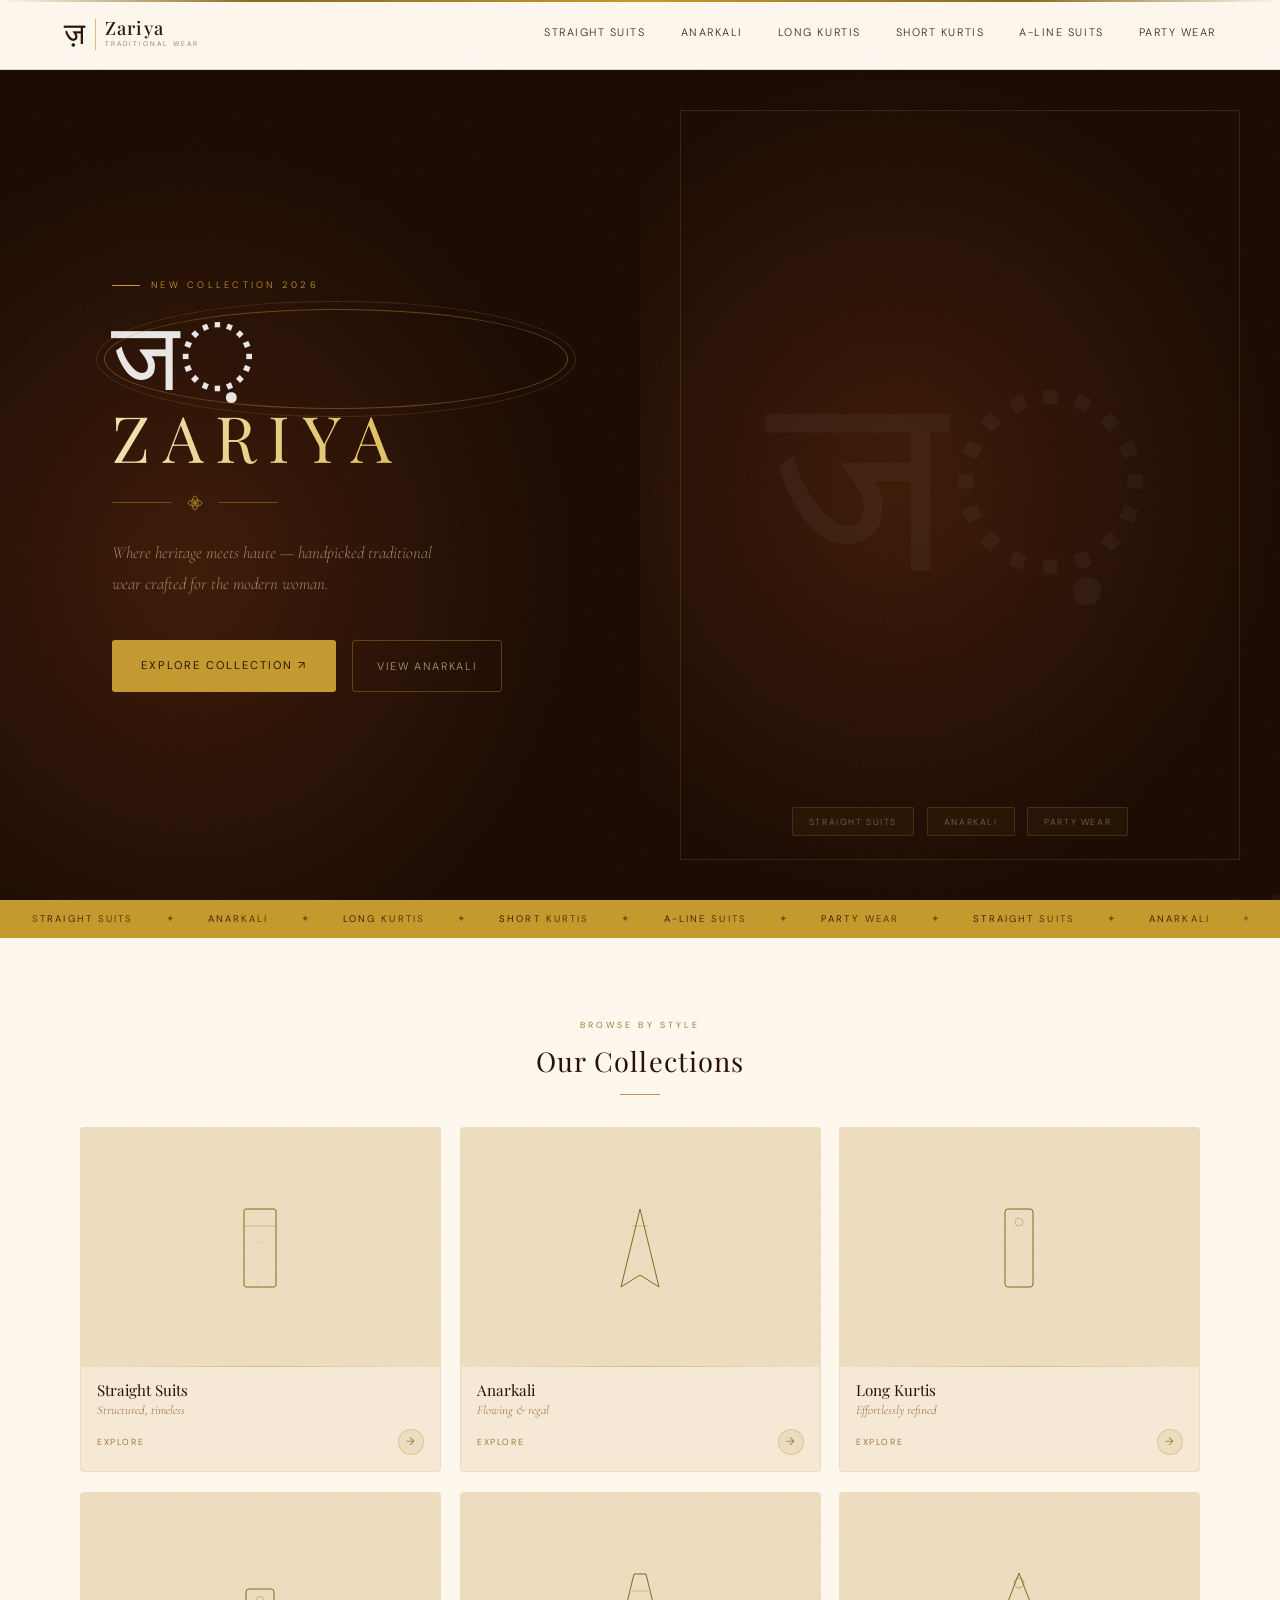
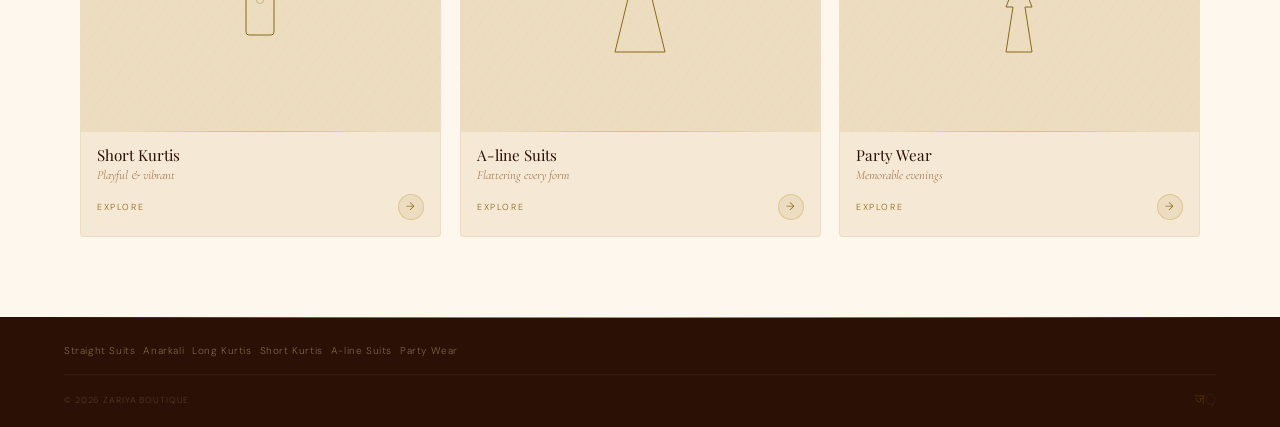
==== commit 81546e8c: "Update index.html" ====
--- a/index.html
+++ b/index.html
@@ -3,786 +3,518 @@
 <head>
   <meta charset="UTF-8"/>
   <meta name="viewport" content="width=device-width, initial-scale=1.0, viewport-fit=cover"/>
-  <meta name="theme-color" content="#2c1206"/>
+  <meta name="theme-color" content="#1a0a02"/>
   <meta name="apple-mobile-web-app-capable" content="yes"/>
-  <meta name="apple-mobile-web-app-status-bar-style" content="black-translucent"/>
-  <title>Zariya — Traditional Wear</title>
-  <link href="https://fonts.googleapis.com/css2?family=Playfair+Display:ital,wght@0,400;0,500;0,700;1,400&family=Cormorant+Garamond:ital,wght@0,300;0,400;1,300;1,400&family=Jost:wght@200;300;400;500&display=swap" rel="stylesheet"/>
+  <title>Zariya - Traditional Wear</title>
+  <link rel="preconnect" href="https://fonts.googleapis.com"/>
+  <link href="https://fonts.googleapis.com/css2?family=Playfair+Display:ital,wght@0,400;0,500;0,600;1,400&family=Cormorant:ital,wght@0,300;0,400;1,300;1,400&family=DM+Sans:wght@200;300;400&display=swap" rel="stylesheet"/>
   <style>
-    /* ═══════════════════════════════════════════════
-       ZARIYA BOUTIQUE — Mobile-First Single File
-       ═══════════════════════════════════════════════ */
-
-    @import url('https://fonts.googleapis.com/css2?family=Playfair+Display:ital,wght@0,400;0,500;0,700;1,400&family=Cormorant+Garamond:ital,wght@0,300;0,400;1,300;1,400&family=Jost:wght@200;300;400;500&display=swap');
-
     :root {
-      --ink:       #100800;
-      --brown:     #2c1206;
-      --brown2:    #5c2f10;
-      --gold:      #b8862a;
-      --gold-lt:   #d4a84b;
-      --gold-pale: #f0deb0;
-      --cream:     #faf4ea;
-      --cream2:    #f3e8d4;
-      --cream3:    #ecdcc0;
-      --muted:     #7a5030;
-      --border:    rgba(184,134,42,0.2);
-      --border2:   rgba(184,134,42,0.45);
-      --ff-display:'Playfair Display', Georgia, serif;
-      --ff-serif:  'Cormorant Garamond', Georgia, serif;
-      --ff-sans:   'Jost', sans-serif;
-      --tap: 48px;
-    }
-
-    *, *::before, *::after { box-sizing: border-box; margin: 0; padding: 0; }
-    html { scroll-behavior: smooth; -webkit-text-size-adjust: 100%; }
-
-    body {
-      background: var(--cream);
-      color: var(--ink);
-      font-family: var(--ff-sans);
-      font-weight: 300;
-      line-height: 1.7;
-      overflow-x: hidden;
-      overscroll-behavior-y: none;
-    }
-
-    img { display: block; max-width: 100%; }
-    a { -webkit-tap-highlight-color: transparent; }
-
-    /* Grain */
-    body::before {
-      content: '';
-      position: fixed; inset: 0;
-      background-image: url("data:image/svg+xml,%3Csvg viewBox='0 0 200 200' xmlns='http://www.w3.org/2000/svg'%3E%3Cfilter id='n'%3E%3CfeTurbulence type='fractalNoise' baseFrequency='0.85' numOctaves='4' stitchTiles='stitch'/%3E%3C/filter%3E%3Crect width='100%25' height='100%25' filter='url(%23n)' opacity='1'/%3E%3C/svg%3E");
-      opacity: 0.022; pointer-events: none; z-index: 9999;
-    }
-
-    /* ── PAGE TRANSITIONS ── */
-    .page { display: none; }
-    .page.active { display: block; animation: fadeIn 0.3s ease; }
-    @keyframes fadeIn { from { opacity: 0; transform: translateY(8px); } to { opacity: 1; transform: translateY(0); } }
-
-    /* ── HEADER ── */
-    .site-header {
-      position: sticky; top: 0; z-index: 200;
-      background: var(--cream);
-      border-bottom: 1px solid var(--border2);
-      display: flex; align-items: center; justify-content: space-between;
-      padding: 0 1.2rem; height: 60px;
-    }
-    .site-header::before {
-      content: '';
-      position: absolute; top: 0; left: 0; right: 0; height: 2px;
-      background: linear-gradient(90deg, transparent, var(--gold), var(--gold-lt), var(--gold), transparent);
-    }
-
-    .logo-link { text-decoration: none; display: flex; align-items: center; cursor: pointer; }
-    .logo-mark { display: flex; align-items: center; gap: 0.5rem; }
-    .logo-deva { font-family: 'Noto Serif Devanagari', serif; font-size: 1.7rem; color: var(--brown); line-height: 1; }
-    .logo-wordmark { border-left: 1px solid var(--border2); padding-left: 0.55rem; display: flex; flex-direction: column; }
-    .logo-text { font-family: var(--ff-display); font-size: 1.1rem; font-weight: 500; color: var(--brown); letter-spacing: 0.06em; line-height: 1.1; }
-    .logo-sub  { font-family: var(--ff-sans); font-size: 0.45rem; letter-spacing: 0.22em; color: var(--muted); text-transform: uppercase; }
-
-    .nav-toggle {
-      background: none; border: 1px solid var(--border2); color: var(--brown);
-      width: var(--tap); height: var(--tap); display: flex; align-items: center; justify-content: center;
-      font-size: 1.1rem; cursor: pointer; -webkit-tap-highlight-color: transparent; flex-shrink: 0;
-    }
-
-    .nav-list {
-      display: none; position: fixed; top: 60px; left: 0; right: 0;
-      background: var(--cream); border-bottom: 2px solid var(--border2);
-      flex-direction: column; list-style: none; z-index: 199;
-      box-shadow: 0 8px 32px rgba(0,0,0,0.12);
-      animation: slideDown 0.22s ease both;
-    }
-    @keyframes slideDown { from { opacity: 0; transform: translateY(-8px); } to { opacity: 1; transform: translateY(0); } }
-    .nav-list.open { display: flex; }
-    .nav-list li { border-bottom: 1px solid var(--border); }
-    .nav-list li:last-child { border-bottom: none; }
-    .nav-list a {
-      display: flex; align-items: center; height: var(--tap); padding: 0 1.5rem;
-      font-family: var(--ff-sans); font-size: 0.75rem; font-weight: 300;
-      letter-spacing: 0.16em; text-transform: uppercase; color: var(--brown2);
-      text-decoration: none; cursor: pointer; transition: color 0.2s, background 0.2s;
-    }
-    .nav-list a:active, .nav-list a.active { color: var(--gold); background: var(--cream2); }
-
-    /* ── HERO ── */
-    .hero {
-      padding: 3rem 1.5rem 2.5rem; text-align: center;
-      position: relative; overflow: hidden; background: var(--cream);
-    }
-    .hero::before {
-      content: ''; position: absolute; inset: 0;
-      background: repeating-linear-gradient(-45deg, transparent, transparent 24px, rgba(184,134,42,0.04) 24px, rgba(184,134,42,0.04) 25px);
-      pointer-events: none;
-    }
-    .hero-eyebrow {
-      font-family: var(--ff-sans); font-size: 0.58rem; letter-spacing: 0.3em;
-      text-transform: uppercase; color: var(--gold); margin-bottom: 1.2rem;
-      display: flex; align-items: center; justify-content: center; gap: 0.6rem;
-    }
-    .hero-eyebrow::before, .hero-eyebrow::after { content: ''; display: block; width: 24px; height: 1px; background: var(--gold); }
-    .hero-deva { font-family: 'Noto Serif Devanagari', serif; font-size: clamp(4.5rem, 22vw, 7rem); color: var(--brown); line-height: 0.9; margin-bottom: 0.1rem; }
-    .hero-title { font-family: var(--ff-display); font-size: clamp(2.2rem, 10vw, 3.5rem); font-weight: 400; color: var(--brown); letter-spacing: 0.18em; text-transform: uppercase; line-height: 1; margin-bottom: 1rem; }
-
-    .hero-ornament { display: flex; align-items: center; justify-content: center; gap: 0.6rem; margin: 0.8rem auto 1rem; max-width: 260px; }
-    .hero-ornament-line { flex: 1; height: 1px; background: var(--border2); }
-    .hero-ornament-bloom { width: 20px; height: 20px; position: relative; }
-    .hero-ornament-bloom::before, .hero-ornament-bloom::after { content: ''; position: absolute; inset: 0; border-radius: 50%; border: 1px solid var(--gold); opacity: 0.6; }
-    .hero-ornament-bloom::after { transform: rotate(45deg) scale(0.65); }
-
-    .hero-desc { font-family: var(--ff-serif); font-size: 1rem; color: var(--muted); font-style: italic; margin: 0 auto 2rem; max-width: 300px; line-height: 1.9; }
-    .hero-actions { display: flex; flex-direction: column; gap: 0.8rem; align-items: center; }
-
-    .btn-primary {
-      font-family: var(--ff-sans); font-size: 0.68rem; letter-spacing: 0.2em; text-transform: uppercase;
-      color: var(--cream); background: var(--brown); border: 1px solid var(--brown);
-      padding: 0 2rem; height: var(--tap); display: inline-flex; align-items: center;
-      text-decoration: none; min-width: 180px; justify-content: center;
-      cursor: pointer; -webkit-tap-highlight-color: transparent; transition: background 0.25s;
-    }
-    .btn-primary:active { background: var(--gold); border-color: var(--gold); }
-
-    .btn-ghost {
-      font-family: var(--ff-sans); font-size: 0.65rem; letter-spacing: 0.15em; text-transform: uppercase;
-      color: var(--brown2); text-decoration: none; border-bottom: 1px solid var(--border2);
-      padding-bottom: 2px; height: var(--tap); display: inline-flex; align-items: center;
-      cursor: pointer;
-    }
-
-    /* ── MARQUEE ── */
-    .marquee-strip { background: var(--brown); overflow: hidden; padding: 0.65rem 0; }
-    .marquee-inner { display: flex; animation: marquee 22s linear infinite; white-space: nowrap; }
-    .marquee-inner span { font-family: var(--ff-sans); font-size: 0.58rem; letter-spacing: 0.25em; text-transform: uppercase; color: var(--gold-pale); padding: 0 1.8rem; }
-    .marquee-inner .dot { color: var(--gold); padding: 0; }
-    @keyframes marquee { from { transform: translateX(0); } to { transform: translateX(-50%); } }
-
-    /* ── COLLECTIONS GRID ── */
-    .collections { padding: 2.8rem 1.2rem 4rem; }
-    .section-header { margin-bottom: 1.8rem; text-align: center; }
-    .section-label { font-family: var(--ff-sans); font-size: 0.58rem; letter-spacing: 0.28em; text-transform: uppercase; color: var(--gold); margin-bottom: 0.4rem; }
-    .section-title { font-family: var(--ff-display); font-size: 1.7rem; font-weight: 400; color: var(--brown); }
-
-    .cat-grid { display: grid; grid-template-columns: 1fr 1fr; gap: 0.9rem; }
-    .cat-tile {
-      background: var(--cream2); border: 1px solid var(--border); overflow: hidden;
-      text-decoration: none; display: flex; flex-direction: column; position: relative;
-      cursor: pointer; -webkit-tap-highlight-color: transparent; transition: border-color 0.25s; border-radius: 2px;
-    }
-    .cat-tile:active { border-color: var(--gold); }
-    .cat-tile-art {
-      height: 130px; background: var(--cream3); display: flex; align-items: center; justify-content: center;
-      position: relative; overflow: hidden;
-    }
-    .cat-tile-art::before {
-      content: ''; position: absolute; inset: 0;
-      background: repeating-linear-gradient(45deg, transparent, transparent 14px, rgba(184,134,42,0.05) 14px, rgba(184,134,42,0.05) 15px);
-    }
-    .cat-tile-art svg { position: relative; z-index: 1; opacity: 0.5; }
-    .cat-tile-body { padding: 0.8rem 0.9rem 1.2rem; border-top: 1px solid var(--border); }
-    .cat-tile-name { font-family: var(--ff-display); font-size: 0.92rem; color: var(--brown); margin-bottom: 0.15rem; line-height: 1.2; }
-    .cat-tile-sub  { font-family: var(--ff-serif); font-size: 0.72rem; color: var(--muted); font-style: italic; line-height: 1.4; }
-    .cat-tile-arrow { position: absolute; bottom: 0.7rem; right: 0.7rem; font-size: 0.75rem; color: var(--gold); }
-
-    /* ── CATEGORY BANNER ── */
-    .page-banner {
-      background: var(--brown); padding: 3rem 1.5rem 2.5rem;
-      position: relative; overflow: hidden; min-height: 200px;
-      display: flex; flex-direction: column; justify-content: flex-end;
-    }
-    .page-banner::before {
-      content: ''; position: absolute; inset: 0;
-      background: repeating-linear-gradient(-45deg, transparent, transparent 28px, rgba(255,255,255,0.018) 28px, rgba(255,255,255,0.018) 29px);
-    }
-    .page-banner::after { content: ''; position: absolute; inset: 1rem; border: 1px solid rgba(184,134,42,0.25); pointer-events: none; }
-    .banner-deva { position: absolute; right: 1rem; bottom: -1.5rem; font-family: 'Noto Serif Devanagari', serif; font-size: 7rem; color: rgba(255,255,255,0.05); line-height: 1; user-select: none; }
-    .banner-content { position: relative; z-index: 2; }
-    .banner-label { font-family: var(--ff-sans); font-size: 0.56rem; letter-spacing: 0.28em; text-transform: uppercase; color: var(--gold-lt); margin-bottom: 0.6rem; display: flex; align-items: center; gap: 0.6rem; }
-    .banner-label::before { content: ''; display: block; width: 20px; height: 1px; background: var(--gold-lt); }
-    .banner-title { font-family: var(--ff-display); font-size: clamp(1.8rem, 7vw, 2.8rem); color: var(--cream); font-weight: 400; letter-spacing: 0.05em; margin-bottom: 0.4rem; }
-    .banner-desc  { font-family: var(--ff-serif); font-size: 0.9rem; color: rgba(240,222,176,0.6); font-style: italic; }
-
-    .breadcrumb {
-      padding: 0.75rem 1.5rem; font-size: 0.6rem; letter-spacing: 0.12em; text-transform: uppercase;
-      color: var(--muted); border-bottom: 1px solid var(--border); display: flex; align-items: center; gap: 0.4rem;
-    }
-    .breadcrumb span.bc-link { cursor: pointer; }
-    .breadcrumb span.bc-link:hover { color: var(--gold); }
-
-    /* ── GALLERY ── */
-    .gallery-section { padding: 1.5rem 0.9rem 5rem; }
-    .gallery-meta { padding: 0 0.3rem; margin-bottom: 1.2rem; display: flex; align-items: center; gap: 0.8rem; }
-    .gallery-count { font-family: var(--ff-sans); font-size: 0.6rem; letter-spacing: 0.18em; text-transform: uppercase; color: var(--muted); white-space: nowrap; }
-    .gallery-divider { flex: 1; height: 1px; background: var(--border); }
-
-    .loading-state { display: flex; flex-direction: column; align-items: center; padding: 5rem 2rem; gap: 1rem; color: var(--muted); }
-    .loading-spinner { width: 32px; height: 32px; border: 2px solid var(--border2); border-top-color: var(--gold); border-radius: 50%; animation: spin 0.85s linear infinite; }
-    @keyframes spin { to { transform: rotate(360deg); } }
-    .loading-text { font-family: var(--ff-sans); font-size: 0.62rem; letter-spacing: 0.2em; text-transform: uppercase; }
-
-    .error-state, .empty-state { text-align: center; padding: 4rem 1.5rem; border: 1px dashed var(--border2); margin: 1rem; }
-    .error-state h3 { font-family: var(--ff-display); font-size: 1.3rem; color: var(--brown); margin-bottom: 0.6rem; }
-    .error-state p, .empty-state p { font-size: 0.8rem; color: var(--muted); margin-bottom: 0.4rem; line-height: 1.7; }
-    .error-state code { font-size: 0.7rem; background: var(--cream2); padding: 0.1rem 0.4rem; color: #b85c20; border-radius: 2px; }
-
-    .image-grid { columns: 2; column-gap: 0.7rem; }
-    .image-card {
-      break-inside: avoid; margin-bottom: 0.7rem; position: relative; overflow: hidden;
-      background: var(--cream2); border: 1px solid var(--border); cursor: pointer;
-      border-radius: 2px; -webkit-tap-highlight-color: transparent; transition: border-color 0.25s;
-    }
-    .image-card:active { border-color: var(--gold-lt); }
-    .image-card img { width: 100%; display: block; object-fit: cover; }
-    .image-card-overlay {
-      position: absolute; inset: 0;
-      background: linear-gradient(to top, rgba(16,8,0,0.75) 0%, transparent 55%);
-      display: flex; align-items: flex-end; padding: 0.6rem 0.5rem;
-    }
-    .image-card-caption { font-family: var(--ff-serif); font-size: 0.75rem; font-style: italic; color: var(--gold-pale); letter-spacing: 0.02em; line-height: 1.3; word-break: break-word; }
-
-    /* ── LIGHTBOX ── */
-    .lightbox { display: none; position: fixed; inset: 0; background: rgba(10,5,0,0.97); z-index: 9998; flex-direction: column; align-items: center; justify-content: center; overscroll-behavior: contain; }
-    .lightbox.active { display: flex; }
-    .lb-img-wrap { position: relative; width: 100%; max-height: 72vh; display: flex; align-items: center; justify-content: center; }
-    .lightbox img { max-width: 96vw; max-height: 72vh; object-fit: contain; display: block; transition: opacity 0.2s; }
-    .lb-controls { position: absolute; inset: 0; display: flex; align-items: center; justify-content: space-between; pointer-events: none; padding: 0 0.5rem; }
-    .lb-btn { pointer-events: all; background: rgba(16,8,0,0.55); border: 1px solid rgba(184,134,42,0.2); color: var(--gold-pale); font-size: 1.4rem; width: 44px; height: 64px; display: flex; align-items: center; justify-content: center; cursor: pointer; border-radius: 2px; -webkit-tap-highlight-color: transparent; }
-    .lb-btn:active { background: var(--gold); color: var(--ink); }
-    .lb-close { position: fixed; top: 1rem; right: 1rem; background: rgba(16,8,0,0.6); border: 1px solid rgba(184,134,42,0.25); color: var(--gold-lt); font-size: 1.4rem; width: 44px; height: 44px; display: flex; align-items: center; justify-content: center; cursor: pointer; border-radius: 2px; z-index: 9999; -webkit-tap-highlight-color: transparent; }
-    .lb-footer { margin-top: 1rem; padding: 0 1.5rem; text-align: center; display: flex; flex-direction: column; gap: 0.25rem; max-width: 96vw; }
-    .lb-caption { font-family: var(--ff-serif); font-size: 0.95rem; font-style: italic; color: var(--gold-pale); letter-spacing: 0.04em; line-height: 1.4; }
-    .lb-counter { font-family: var(--ff-sans); font-size: 0.58rem; letter-spacing: 0.18em; text-transform: uppercase; color: rgba(240,222,176,0.35); }
-
-    /* ── FOOTER ── */
-    .site-footer { background: var(--brown); padding: 3rem 1.5rem 2rem; position: relative; }
-    .site-footer::before { content: ''; position: absolute; top: 0; left: 1.5rem; right: 1.5rem; height: 1px; background: linear-gradient(90deg, transparent, var(--gold), transparent); }
-    .footer-brand { text-align: center; margin-bottom: 2rem; padding-bottom: 2rem; border-bottom: 1px solid rgba(184,134,42,0.15); }
-    .footer-deva { font-family: 'Noto Serif Devanagari', serif; font-size: 2.2rem; color: var(--gold-pale); line-height: 1; margin-bottom: 0.2rem; }
-    .footer-name { font-family: var(--ff-display); font-size: 1.1rem; color: var(--cream2); letter-spacing: 0.1em; margin-bottom: 0.6rem; }
-    .footer-brand p { font-family: var(--ff-serif); font-size: 0.85rem; font-style: italic; color: rgba(240,222,176,0.45); line-height: 1.8; max-width: 280px; margin: 0 auto; }
-    .footer-links { display: grid; grid-template-columns: 1fr 1fr; gap: 2rem; margin-bottom: 2rem; }
-    .footer-col h4 { font-family: var(--ff-sans); font-size: 0.56rem; letter-spacing: 0.26em; text-transform: uppercase; color: var(--gold-lt); margin-bottom: 0.8rem; }
-    .footer-col ul { list-style: none; display: flex; flex-direction: column; gap: 0.5rem; }
-    .footer-col a { font-family: var(--ff-sans); font-size: 0.75rem; color: rgba(240,222,176,0.5); text-decoration: none; letter-spacing: 0.04em; min-height: var(--tap); display: flex; align-items: center; cursor: pointer; }
-    .footer-col a:active { color: var(--gold-lt); }
-    .footer-bottom { border-top: 1px solid rgba(184,134,42,0.12); padding-top: 1.2rem; display: flex; justify-content: space-between; align-items: center; }
-    .footer-copy { font-size: 0.58rem; letter-spacing: 0.1em; color: rgba(240,222,176,0.25); text-transform: uppercase; }
-    .footer-ornament { font-family: 'Noto Serif Devanagari', serif; font-size: 1rem; color: rgba(184,134,42,0.25); }
-
-    /* ── ANIMATIONS ── */
-    @keyframes fadeUp { from { opacity: 0; transform: translateY(20px); } to { opacity: 1; transform: translateY(0); } }
-    .fade-up { animation: fadeUp 0.55s ease both; }
-    .fade-up:nth-child(1) { animation-delay: 0.04s; }
-    .fade-up:nth-child(2) { animation-delay: 0.10s; }
-    .fade-up:nth-child(3) { animation-delay: 0.16s; }
-    .fade-up:nth-child(4) { animation-delay: 0.22s; }
-    .fade-up:nth-child(5) { animation-delay: 0.28s; }
-    .fade-up:nth-child(6) { animation-delay: 0.34s; }
-    .fade-up:nth-child(7) { animation-delay: 0.40s; }
-    .fade-up:nth-child(8) { animation-delay: 0.46s; }
-
-    /* ── TABLET ── */
-    @media (min-width: 600px) {
-      .site-header { padding: 0 2rem; }
-      .hero { padding: 4rem 3rem 3.5rem; }
-      .cat-grid { grid-template-columns: repeat(3, 1fr); }
-      .image-grid { columns: 3; }
-      .gallery-section { padding: 2rem 2rem 5rem; }
-      .collections { padding: 3.5rem 2rem 5rem; }
-    }
-
-    /* ── DESKTOP ── */
-    @media (min-width: 960px) {
-      .site-header { padding: 0 4rem; height: 68px; }
-      .nav-toggle { display: none; }
-      .nav-list {
-        display: flex !important; position: static; flex-direction: row;
-        border: none; box-shadow: none; animation: none; gap: 2rem; background: transparent;
-      }
-      .nav-list li { border: none; }
-      .nav-list a {
-        height: auto; padding: 0; position: relative; background: transparent !important;
-      }
-      .nav-list a::after {
-        content: ''; position: absolute; bottom: -2px; left: 50%;
-        transform: translateX(-50%); width: 0; height: 1px; background: var(--gold); transition: width 0.3s;
-      }
-      .nav-list a:hover { color: var(--gold); }
-      .nav-list a:hover::after, .nav-list a.active::after { width: 100%; }
-
-      .hero { display: grid; grid-template-columns: 1fr 1fr; text-align: left; padding: 0; min-height: 86vh; align-items: stretch; }
-      .hero-left { padding: 6rem 5rem 6rem 7rem; display: flex; flex-direction: column; justify-content: center; }
-      .hero-eyebrow { justify-content: flex-start; }
-      .hero-actions { flex-direction: row; }
-      .hero-ornament { margin: 0.8rem 0 1rem; }
-
-      .hero-right {
-        display: flex; align-items: center; justify-content: center;
-        background: var(--cream2); position: relative; overflow: hidden; min-height: 86vh;
-      }
-      .hero-right::before { content: ''; position: absolute; inset: 3rem; border: 1px solid var(--border2); pointer-events: none; z-index: 2; }
-      .hero-right::after { content: ''; position: absolute; inset: 0; background: repeating-linear-gradient(-45deg, transparent, transparent 28px, rgba(184,134,42,0.04) 28px, rgba(184,134,42,0.04) 29px); }
-      .hero-mandala { position: absolute; width: 520px; height: 520px; opacity: 0.13; z-index: 1; }
-      .hero-badge { position: relative; z-index: 3; text-align: center; }
-      .hero-badge-deva { font-family: 'Noto Serif Devanagari', serif; font-size: 11rem; color: var(--brown); opacity: 0.15; line-height: 1; }
-      .hero-pills { position: absolute; bottom: 5rem; left: 0; right: 0; display: flex; justify-content: center; gap: 1rem; z-index: 3; }
-      .hero-pill { font-family: var(--ff-sans); font-size: 0.56rem; letter-spacing: 0.16em; text-transform: uppercase; color: var(--muted); border: 1px solid var(--border2); padding: 0.35rem 0.9rem; background: var(--cream); }
-
-      .image-card-overlay { opacity: 0; transition: opacity 0.3s; }
-      .image-card:hover .image-card-overlay { opacity: 1; }
-      .image-card:hover img { transform: scale(1.04); }
-      .image-card img { transition: transform 0.5s ease; }
-
-      .image-grid { columns: 4; column-gap: 1rem; }
-      .image-card { margin-bottom: 1rem; }
-      .cat-tile-art { height: 180px; }
-      .collections { padding: 6rem 5rem; max-width: 1400px; margin: 0 auto; }
-      .gallery-section { padding: 3rem 4rem 7rem; max-width: 1400px; margin: 0 auto; }
-      .page-banner { padding: 5rem 7rem; min-height: 280px; flex-direction: row; align-items: flex-end; }
-      .breadcrumb { padding: 1rem 7rem; }
-      .footer-links { grid-template-columns: 1fr 1fr 1fr; }
-      .footer-brand { text-align: left; }
-      .footer-brand p { margin: 0; }
-      .site-footer { padding: 4rem 5rem 2.5rem; }
-      .btn-primary:hover { background: var(--gold); border-color: var(--gold); }
+      --brown: #2a1005; --brown-mid: #4a2010; --gold: #c49a2e; --gold-lt: #dbb84a;
+      --gold-dim: #8a6818; --gold-pale: #f2e2b0; --cream: #fdf7ee; --cream2: #f5e9d5;
+      --cream3: #ecddc0; --cream4: #e2cfa8; --muted: #6b4020; --muted2: #9a6840;
+      --b1: rgba(196,154,46,0.15); --b2: rgba(196,154,46,0.35); --b3: rgba(196,154,46,0.6);
+      --ff-head: 'Playfair Display',Georgia,serif; --ff-body: 'Cormorant',Georgia,serif;
+      --ff-ui: 'DM Sans',sans-serif; --tap: 52px; --ease: cubic-bezier(.25,.46,.45,.94);
+    }
+    *,*::before,*::after{box-sizing:border-box;margin:0;padding:0;}
+    html{scroll-behavior:smooth;-webkit-text-size-adjust:100%;}
+    body{background:var(--cream);color:#0f0702;font-family:var(--ff-ui);font-weight:300;line-height:1.6;overflow-x:hidden;overscroll-behavior-y:none;}
+    img{display:block;max-width:100%;}
+    a,button{-webkit-tap-highlight-color:transparent;}
+    body::after{content:'';position:fixed;inset:0;pointer-events:none;z-index:9999;background-image:url("data:image/svg+xml,%3Csvg xmlns='http://www.w3.org/2000/svg' width='200' height='200'%3E%3Cfilter id='n'%3E%3CfeTurbulence type='fractalNoise' baseFrequency='0.75' numOctaves='4' stitchTiles='stitch'/%3E%3C/filter%3E%3Crect width='200' height='200' filter='url(%23n)' opacity='0.03'/%3E%3C/svg%3E");}
+    .page{display:none;}.page.active{display:block;animation:pgIn .4s var(--ease) both;}
+    @keyframes pgIn{from{opacity:0;transform:translateY(12px)}to{opacity:1;transform:translateY(0)}}
+
+    /* HEADER */
+    .site-header{position:sticky;top:0;z-index:300;height:64px;display:flex;align-items:center;justify-content:space-between;padding:0 1.25rem;background:rgba(253,247,238,.93);backdrop-filter:blur(20px);border-bottom:1px solid var(--b2);}
+    .hdr-gold{position:absolute;top:0;left:0;right:0;height:2px;background:linear-gradient(90deg,transparent,var(--gold-dim) 20%,var(--gold) 50%,var(--gold-dim) 80%,transparent);}
+    .logo{display:flex;align-items:center;gap:.6rem;cursor:pointer;}
+    .logo-deva{font-family:'Noto Serif Devanagari','Noto Serif',serif;font-size:1.9rem;color:var(--brown);line-height:1;}
+    .logo-words{border-left:1px solid var(--b3);padding-left:.6rem;display:flex;flex-direction:column;gap:1px;}
+    .logo-name{font-family:var(--ff-head);font-size:1.15rem;font-weight:500;color:var(--brown);letter-spacing:.06em;line-height:1;}
+    .logo-sub{font-family:var(--ff-ui);font-size:.42rem;letter-spacing:.3em;color:var(--muted2);text-transform:uppercase;}
+    .burger{width:var(--tap);height:var(--tap);background:none;border:none;cursor:pointer;display:flex;flex-direction:column;align-items:center;justify-content:center;gap:5px;padding:0;}
+    .burger span{display:block;height:1px;background:var(--brown);transition:all .3s var(--ease);}
+    .burger span:nth-child(1){width:22px;}.burger span:nth-child(2){width:16px;}.burger span:nth-child(3){width:22px;}
+    .burger.open span:nth-child(1){transform:translateY(6px) rotate(45deg);width:22px;}
+    .burger.open span:nth-child(2){opacity:0;transform:scaleX(0);}
+    .burger.open span:nth-child(3){transform:translateY(-6px) rotate(-45deg);width:22px;}
+    .desk-nav{display:none;}
+
+    /* DRAWER */
+    .drawer{position:fixed;top:64px;left:0;right:0;bottom:0;background:var(--brown);z-index:290;transform:translateX(100%);transition:transform .38s var(--ease);display:flex;flex-direction:column;padding:2.5rem 2rem;overflow-y:auto;}
+    .drawer.open{transform:translateX(0);}
+    .drawer-orn{display:flex;align-items:center;gap:1rem;margin-bottom:2.5rem;}
+    .drawer-orn-line{flex:1;height:1px;background:rgba(196,154,46,.3);}
+    .nav-links{display:flex;flex-direction:column;}
+    .nav-lnk{font-family:var(--ff-head);font-size:1.5rem;color:var(--gold-pale);cursor:pointer;padding:1rem 0;border-bottom:1px solid rgba(196,154,46,.1);display:flex;align-items:center;justify-content:space-between;letter-spacing:.04em;transition:color .2s,padding-left .2s;}
+    .nav-lnk:last-child{border-bottom:none;}.nav-lnk:active{color:var(--gold-lt);padding-left:.5rem;}
+    .nav-arr{font-size:1rem;color:var(--gold-dim);}
+    .drawer-foot{margin-top:auto;padding-top:2rem;border-top:1px solid rgba(196,154,46,.15);}
+    .drawer-foot p{font-family:var(--ff-body);font-size:.85rem;font-style:italic;color:rgba(242,226,176,.35);line-height:1.8;}
+
+    /* HERO */
+    .hero{position:relative;overflow:hidden;min-height:calc(100svh - 64px);display:flex;flex-direction:column;justify-content:flex-end;padding:0 0 3rem;background:var(--brown);}
+    .hero-bg{position:absolute;inset:0;background:radial-gradient(ellipse at 30% 60%,#3d1a08,#1a0a02 60%);}
+    .hero-bg::before{content:'';position:absolute;top:-20%;right:-10%;width:70%;padding-bottom:70%;border-radius:50%;background:radial-gradient(circle,rgba(196,154,46,.08),transparent 70%);}
+    .hero-bg::after{content:'';position:absolute;bottom:10%;left:-15%;width:60%;padding-bottom:60%;border-radius:50%;background:radial-gradient(circle,rgba(196,154,46,.05),transparent 70%);}
+    .hero-bg-deva{position:absolute;bottom:-2rem;right:-1rem;font-family:'Noto Serif Devanagari',serif;font-size:clamp(12rem,50vw,22rem);color:rgba(255,255,255,.03);line-height:1;user-select:none;pointer-events:none;}
+    .hero-mandala{position:absolute;top:50%;left:50%;transform:translate(-50%,-50%);width:min(90vw,500px);height:min(90vw,500px);opacity:.06;animation:spinSlow 60s linear infinite;}
+    @keyframes spinSlow{to{transform:translate(-50%,-50%) rotate(360deg)}}
+    .hero-content{position:relative;z-index:2;padding:0 1.75rem;}
+    .hero-eyebrow{display:inline-flex;align-items:center;gap:.7rem;font-family:var(--ff-ui);font-size:.58rem;letter-spacing:.35em;text-transform:uppercase;color:var(--gold);margin-bottom:1.5rem;}
+    .hero-eyebrow::before{content:'';display:block;width:28px;height:1px;background:var(--gold);}
+    .hero-deva{font-family:'Noto Serif Devanagari',serif;font-size:clamp(3.5rem,18vw,6rem);color:rgba(255,255,255,.9);line-height:.85;margin-bottom:.2rem;}
+    .hero-title{font-family:var(--ff-head);font-size:clamp(2.2rem,11vw,4rem);font-weight:400;color:var(--gold-pale);letter-spacing:.2em;text-transform:uppercase;line-height:1;margin-bottom:1.5rem;}
+    .hero-div{display:flex;align-items:center;gap:.8rem;margin-bottom:1.5rem;}
+    .hero-div-line{height:1px;background:rgba(196,154,46,.4);flex:1;max-width:60px;}
+    .hero-desc{font-family:var(--ff-body);font-size:1.05rem;font-style:italic;color:rgba(242,226,176,.55);line-height:1.9;margin-bottom:2.5rem;max-width:320px;}
+    .hero-cta{display:flex;flex-direction:column;gap:.75rem;align-items:flex-start;}
+    .hero-scroll{position:absolute;bottom:1.5rem;left:50%;transform:translateX(-50%);display:flex;flex-direction:column;align-items:center;gap:.5rem;z-index:2;opacity:.4;}
+    .hero-scroll span{font-family:var(--ff-ui);font-size:.5rem;letter-spacing:.25em;text-transform:uppercase;color:var(--gold-pale);}
+    .scroll-line{width:1px;height:36px;background:linear-gradient(to bottom,var(--gold),transparent);animation:scrollP 1.8s ease-in-out infinite;}
+    @keyframes scrollP{0%,100%{opacity:.4}50%{opacity:1}}
+
+    /* BUTTONS */
+    .btn-gold{display:inline-flex;align-items:center;gap:.7rem;font-family:var(--ff-ui);font-size:.7rem;font-weight:400;letter-spacing:.18em;text-transform:uppercase;color:var(--brown);background:var(--gold);border:none;padding:0 1.8rem;height:var(--tap);cursor:pointer;text-decoration:none;transition:background .25s,transform .2s;border-radius:3px;}
+    .btn-gold:active{background:var(--gold-lt);transform:scale(.98);}
+    .btn-outline{display:inline-flex;align-items:center;gap:.5rem;font-family:var(--ff-ui);font-size:.68rem;font-weight:300;letter-spacing:.15em;text-transform:uppercase;color:rgba(242,226,176,.65);border:1px solid rgba(196,154,46,.35);padding:0 1.5rem;height:var(--tap);cursor:pointer;text-decoration:none;transition:border-color .25s,color .25s;border-radius:3px;}
+    .btn-outline:active{border-color:var(--gold);color:var(--gold-pale);}
+
+    /* MARQUEE */
+    .marquee{background:var(--gold);overflow:hidden;padding:.7rem 0;position:relative;}
+    .marquee::before,.marquee::after{content:'';position:absolute;top:0;bottom:0;width:3rem;z-index:2;}
+    .marquee::before{left:0;background:linear-gradient(to right,var(--gold),transparent);}
+    .marquee::after{right:0;background:linear-gradient(to left,var(--gold),transparent);}
+    .mq-track{display:flex;animation:mqScroll 20s linear infinite;white-space:nowrap;}
+    .mq-track span{font-family:var(--ff-ui);font-size:.6rem;font-weight:400;letter-spacing:.22em;text-transform:uppercase;color:var(--brown);padding:0 2rem;}
+    .mq-track .sep{color:rgba(42,16,5,.4);padding:0;}
+    @keyframes mqScroll{from{transform:translateX(0)}to{transform:translateX(-50%)}}
+
+    /* COLLECTIONS */
+    .collections{padding:3rem 1.25rem 4rem;}
+    .sec-head{text-align:center;margin-bottom:2rem;}
+    .sec-kicker{font-family:var(--ff-ui);font-size:.55rem;letter-spacing:.35em;text-transform:uppercase;color:var(--gold-dim);margin-bottom:.5rem;}
+    .sec-h2{font-family:var(--ff-head);font-size:1.7rem;font-weight:400;color:var(--brown);letter-spacing:.04em;}
+    .sec-rule{width:40px;height:1px;background:var(--gold);margin:.7rem auto 0;}
+    .cat-grid{display:grid;grid-template-columns:1fr 1fr;gap:.8rem;}
+    .cat-card{background:var(--cream2);border-radius:4px;border:1px solid var(--b1);overflow:hidden;cursor:pointer;text-decoration:none;display:flex;flex-direction:column;transition:border-color .3s,transform .2s;-webkit-tap-highlight-color:transparent;}
+    .cat-card:active{transform:scale(.98);border-color:var(--gold);}
+    .cat-art{aspect-ratio:3/2;background:var(--cream3);display:flex;align-items:center;justify-content:center;position:relative;overflow:hidden;}
+    .cat-art::before{content:'';position:absolute;inset:0;background:repeating-linear-gradient(-55deg,transparent,transparent 10px,rgba(196,154,46,.04) 10px,rgba(196,154,46,.04) 11px);}
+    .cat-art::after{content:'';position:absolute;bottom:0;left:10%;right:10%;height:1px;background:linear-gradient(90deg,transparent,var(--gold),transparent);opacity:.5;}
+    .cat-art svg{position:relative;z-index:1;}
+    .cat-body{padding:.85rem 1rem 1rem;}
+    .cat-name{font-family:var(--ff-head);font-size:.95rem;color:var(--brown);margin-bottom:.2rem;line-height:1.2;}
+    .cat-sub{font-family:var(--ff-body);font-size:.78rem;font-style:italic;color:var(--muted2);line-height:1.4;}
+    .cat-row{display:flex;align-items:center;justify-content:space-between;margin-top:.6rem;}
+    .cat-cta{font-family:var(--ff-ui);font-size:.55rem;letter-spacing:.18em;text-transform:uppercase;color:var(--gold-dim);}
+    .cat-arr{width:26px;height:26px;border-radius:50%;background:var(--cream3);border:1px solid var(--b2);display:flex;align-items:center;justify-content:center;font-size:.7rem;color:var(--gold-dim);transition:background .2s;}
+    .cat-card:active .cat-arr{background:var(--gold);color:var(--brown);border-color:var(--gold);}
+
+    /* CATEGORY PAGE */
+    .cat-banner{position:relative;overflow:hidden;background:var(--brown);padding:3.5rem 1.75rem 2.5rem;min-height:220px;display:flex;flex-direction:column;justify-content:flex-end;}
+    .cat-banner-bg{position:absolute;inset:0;background:radial-gradient(ellipse at 80% 50%,rgba(196,154,46,.07),transparent 60%);}
+    .cat-banner-pat{position:absolute;inset:0;opacity:.04;background-image:repeating-linear-gradient(0deg,transparent,transparent 30px,rgba(196,154,46,1) 30px,rgba(196,154,46,1) 31px),repeating-linear-gradient(90deg,transparent,transparent 30px,rgba(196,154,46,1) 30px,rgba(196,154,46,1) 31px);}
+    .cat-banner-deva{position:absolute;right:.5rem;bottom:-2rem;font-family:'Noto Serif Devanagari',serif;font-size:9rem;color:rgba(255,255,255,.04);line-height:1;user-select:none;}
+    .cat-banner::after{content:'';position:absolute;bottom:0;left:0;right:0;height:2px;background:linear-gradient(90deg,transparent,var(--gold-dim),var(--gold),var(--gold-dim),transparent);}
+    .cat-inner{position:relative;z-index:2;}
+    .cat-banner-inner-anim{animation:slideRight .6s var(--ease) both;}
+    .cat-kick{font-family:var(--ff-ui);font-size:.55rem;letter-spacing:.3em;text-transform:uppercase;color:var(--gold);display:flex;align-items:center;gap:.6rem;margin-bottom:.6rem;}
+    .cat-kick::before{content:'';display:block;width:18px;height:1px;background:var(--gold);}
+    .cat-h1{font-family:var(--ff-head);font-size:clamp(2rem,8vw,3.5rem);font-weight:500;color:var(--cream);letter-spacing:.05em;margin-bottom:.4rem;}
+    .cat-desc-txt{font-family:var(--ff-body);font-size:.95rem;font-style:italic;color:rgba(242,226,176,.5);line-height:1.7;}
+    .bc{display:flex;align-items:center;gap:.5rem;padding:.8rem 1.75rem;background:var(--cream2);border-bottom:1px solid var(--b1);font-family:var(--ff-ui);font-size:.58rem;letter-spacing:.12em;text-transform:uppercase;color:var(--muted2);}
+    .bc-home{cursor:pointer;transition:color .2s;}.bc-home:active{color:var(--gold);}.bc-sep{opacity:.4;}
+    .gallery-wrap{padding:1.5rem 1.25rem 5rem;}
+    .gallery-bar{display:flex;align-items:center;gap:.75rem;margin-bottom:1.5rem;}
+    .gallery-ct{font-family:var(--ff-ui);font-size:.58rem;letter-spacing:.18em;text-transform:uppercase;color:var(--muted2);white-space:nowrap;}
+    .gallery-rule{flex:1;height:1px;background:var(--b1);}
+    .gallery-hint{font-family:var(--ff-ui);font-size:.52rem;letter-spacing:.15em;text-transform:uppercase;color:var(--muted2);opacity:.6;white-space:nowrap;}
+    .loading{display:flex;flex-direction:column;align-items:center;padding:6rem 2rem;gap:1.2rem;}
+    .ld-ring{width:38px;height:38px;border:2px solid var(--b2);border-top-color:var(--gold);border-radius:50%;animation:spin .8s linear infinite;}
+    @keyframes spin{to{transform:rotate(360deg)}}
+    .ld-txt{font-family:var(--ff-ui);font-size:.6rem;letter-spacing:.22em;text-transform:uppercase;color:var(--muted2);}
+    .state-box{text-align:center;padding:4rem 2rem;margin:.5rem;border:1px dashed var(--b2);border-radius:4px;background:var(--cream2);}
+    .state-box h3{font-family:var(--ff-head);font-size:1.2rem;color:var(--brown);margin-bottom:.6rem;}
+    .state-box p{font-family:var(--ff-ui);font-size:.78rem;color:var(--muted2);line-height:1.7;}
+
+    /* GALLERY GRID */
+    .img-grid{display:grid;grid-template-columns:1fr 1fr;gap:.55rem;}
+    .img-card{border-radius:5px;overflow:hidden;background:var(--cream3);border:1px solid var(--b1);cursor:pointer;position:relative;transition:border-color .3s,transform .25s,box-shadow .3s;-webkit-tap-highlight-color:transparent;display:flex;flex-direction:column;}
+    .img-card:active{border-color:var(--gold);transform:scale(.97);}
+    .img-card-img-wrap{width:100%;aspect-ratio:3/4;overflow:hidden;flex-shrink:0;position:relative;}
+    .img-card-img-wrap img{width:100%;height:100%;display:block;object-fit:cover;object-position:center top;transition:transform .6s var(--ease);}
+    /* Number badge */
+    .img-card-num{position:absolute;top:.5rem;left:.5rem;width:22px;height:22px;border-radius:50%;background:rgba(196,154,46,.85);display:flex;align-items:center;justify-content:center;font-family:var(--ff-ui);font-size:.5rem;font-weight:400;color:var(--brown);letter-spacing:0;z-index:2;}
+    .img-card-caption-bar{padding:.65rem .8rem .8rem;background:var(--cream);border-top:2px solid var(--gold);flex:1;display:flex;flex-direction:column;justify-content:center;gap:.18rem;}
+    .img-cap{font-family:var(--ff-head);font-size:1rem;font-weight:600;color:var(--brown);line-height:1.25;letter-spacing:.01em;}
+    .img-cap-sub{font-family:var(--ff-ui);font-size:.58rem;letter-spacing:.1em;text-transform:uppercase;color:var(--gold-dim);}
+
+    /* LIGHTBOX */
+    .lb{display:none;position:fixed;inset:0;z-index:9990;background:rgba(8,3,0,.97);flex-direction:column;align-items:center;justify-content:center;overscroll-behavior:contain;}
+    .lb.open{display:flex;animation:lbIn .25s var(--ease);}
+    @keyframes lbIn{from{opacity:0}to{opacity:1}}
+    .lb-top{position:fixed;top:0;left:0;right:0;height:56px;display:flex;align-items:center;justify-content:space-between;padding:0 1rem;z-index:2;background:linear-gradient(to bottom,rgba(8,3,0,.8),transparent);}
+    .lb-ct{font-family:var(--ff-ui);font-size:.6rem;letter-spacing:.18em;text-transform:uppercase;color:rgba(242,226,176,.45);}
+    .lb-x{width:40px;height:40px;border-radius:50%;background:rgba(196,154,46,.15);border:1px solid rgba(196,154,46,.25);color:var(--gold-pale);font-size:1.2rem;display:flex;align-items:center;justify-content:center;cursor:pointer;}
+    .lb-wrap{position:relative;width:100%;max-height:75vh;display:flex;align-items:center;justify-content:center;padding:0 3rem;}
+    .lb-wrap img{max-width:100%;max-height:75vh;object-fit:contain;border-radius:2px;transition:opacity .18s;}
+    .lb-prev,.lb-next{position:absolute;top:50%;transform:translateY(-50%);width:40px;height:56px;background:rgba(196,154,46,.1);border:1px solid rgba(196,154,46,.2);color:var(--gold-pale);font-size:1rem;display:flex;align-items:center;justify-content:center;cursor:pointer;border-radius:2px;-webkit-tap-highlight-color:transparent;transition:background .2s;}
+    .lb-prev{left:0;}.lb-next{right:0;}.lb-prev:active,.lb-next:active{background:rgba(196,154,46,.3);}
+    .lb-foot{margin-top:1.2rem;text-align:center;padding:0 2rem;}
+    .lb-cap{font-family:var(--ff-head);font-size:1.15rem;font-weight:500;color:var(--gold-pale);line-height:1.4;letter-spacing:.03em;}
+    .lb-cap-sub{font-family:var(--ff-body);font-size:.8rem;font-style:italic;color:rgba(242,226,176,.45);margin-top:.3rem;display:block;}
+
+    /* FOOTER — compact */
+    .site-footer{background:var(--brown);padding:1.5rem 1.75rem 1.2rem;position:relative;overflow:hidden;}
+    .site-footer::before{content:'';position:absolute;top:0;left:2rem;right:2rem;height:1px;background:linear-gradient(90deg,transparent,var(--gold-dim),var(--gold),var(--gold-dim),transparent);}
+    .ft-wm{display:none;}
+    .ft-brand{display:none;}
+    .ft-cols{display:flex;flex-wrap:wrap;gap:.4rem .6rem;margin-bottom:.8rem;align-items:center;}
+    .ft-col-h{display:none;}
+    .ft-col ul{list-style:none;display:flex;flex-wrap:wrap;gap:.2rem .5rem;}
+    .ft-col a{font-family:var(--ff-ui);font-size:.62rem;color:rgba(242,226,176,.4);text-decoration:none;cursor:pointer;letter-spacing:.06em;padding:.2rem 0;display:inline;min-height:unset;transition:color .2s;}
+    .ft-col a:active,.ft-col a:hover{color:var(--gold-lt);}
+    .ft-sep{color:rgba(196,154,46,.25);padding:0 .15rem;}
+    .ft-bottom{border-top:1px solid rgba(196,154,46,.1);padding-top:.8rem;display:flex;justify-content:space-between;align-items:center;}
+    .ft-copy{font-family:var(--ff-ui);font-size:.55rem;letter-spacing:.1em;text-transform:uppercase;color:rgba(242,226,176,.2);}
+    .ft-orn{font-family:'Noto Serif Devanagari',serif;font-size:.9rem;color:rgba(196,154,46,.2);}
+
+    /* ANIMATIONS */
+    @keyframes fadeUp{from{opacity:0;transform:translateY(18px)}to{opacity:1;transform:translateY(0)}}
+    .fu{animation:fadeUp .5s var(--ease) both;}
+    .fu:nth-child(1){animation-delay:.05s}.fu:nth-child(2){animation-delay:.12s}
+    .fu:nth-child(3){animation-delay:.19s}.fu:nth-child(4){animation-delay:.26s}
+    .fu:nth-child(5){animation-delay:.33s}.fu:nth-child(6){animation-delay:.40s}
+    .fu:nth-child(7){animation-delay:.47s}.fu:nth-child(8){animation-delay:.54s}
+
+    /* ── HOME ANIMATIONS ── */
+    /* Floating petals */
+    @keyframes floatPetal{
+      0%{transform:translateY(0) rotate(0deg);opacity:0;}
+      10%{opacity:.6;}
+      90%{opacity:.4;}
+      100%{transform:translateY(-100vh) rotate(720deg);opacity:0;}
+    }
+    .petal{position:absolute;width:8px;height:14px;border-radius:50% 50% 50% 0;background:rgba(196,154,46,.25);pointer-events:none;animation:floatPetal linear infinite;z-index:1;}
+
+    /* Shimmer on hero title */
+    @keyframes shimmer{
+      0%,100%{background-position:200% center;}
+      50%{background-position:0% center;}
+    }
+    .hero-title{
+      background:linear-gradient(90deg,var(--gold-pale) 0%,var(--gold-lt) 40%,#fff8e8 50%,var(--gold-lt) 60%,var(--gold-pale) 100%);
+      background-size:200% auto;
+      -webkit-background-clip:text;-webkit-text-fill-color:transparent;background-clip:text;
+      animation:shimmer 4s linear infinite;
+    }
+
+    /* Collection cards entrance */
+    @keyframes cardRise{from{opacity:0;transform:translateY(30px) scale(.97);}to{opacity:1;transform:translateY(0) scale(1);}}
+    .cat-card{animation:cardRise .55s var(--ease) both;}
+
+    /* Gold pulse ring on hero deva */
+    @keyframes pulseRing{
+      0%{transform:scale(1);opacity:.5;}
+      70%{transform:scale(1.18);opacity:0;}
+      100%{transform:scale(1.18);opacity:0;}
+    }
+    .hero-deva-wrap{position:relative;display:inline-block;margin-bottom:.2rem;}
+    .hero-deva-ring{position:absolute;inset:-8px;border-radius:50%;border:1px solid rgba(196,154,46,.4);animation:pulseRing 2.5s ease-out infinite;}
+    .hero-deva-ring2{position:absolute;inset:-16px;border-radius:50%;border:1px solid rgba(196,154,46,.2);animation:pulseRing 2.5s ease-out .8s infinite;}
+
+    /* Eyebrow slide-in */
+    @keyframes slideRight{from{opacity:0;transform:translateX(-16px);}to{opacity:1;transform:translateX(0);}}
+    .hero-eyebrow{animation:slideRight .7s var(--ease) .2s both;}
+
+    /* Desc fade */
+    @keyframes fadeIn2{from{opacity:0;}to{opacity:1;}}
+    .hero-desc{animation:fadeIn2 1s ease .8s both;}
+    .hero-cta{animation:fadeIn2 1s ease 1.1s both;}
+
+    /* Marquee gold shimmer text */
+    .mq-track span{
+      background:linear-gradient(90deg,var(--brown) 0%,#6b3a0a 40%,var(--brown) 60%);
+      background-size:200% auto;
+      -webkit-background-clip:text;-webkit-text-fill-color:transparent;background-clip:text;
+      animation:shimmer 3s linear infinite;
+    }
+    .mq-track .sep{-webkit-text-fill-color:rgba(42,16,5,.5);background:none;}
+
+    /* Section title underline sweep */
+    .sec-rule{animation:ruleGrow .8s var(--ease) .3s both;}
+    @keyframes ruleGrow{from{width:0;opacity:0;}to{width:40px;opacity:1;}}
+
+    /* TABLET */
+    @media(min-width:600px){
+      .cat-grid{grid-template-columns:repeat(3,1fr);gap:1rem;}
+      .img-grid{grid-template-columns:repeat(3,1fr);gap:.7rem;}
+      .collections{padding:3.5rem 2rem 5rem;}
+      .gallery-wrap{padding:2rem 2rem 6rem;}
+    }
+
+    /* DESKTOP */
+    @media(min-width:960px){
+      .site-header{padding:0 4rem;height:70px;}
+      .burger{display:none;}
+      .drawer{display:none!important;}
+      .desk-nav{display:flex;gap:2.2rem;align-items:center;}
+      .desk-nav a{font-family:var(--ff-ui);font-size:.68rem;font-weight:300;letter-spacing:.14em;text-transform:uppercase;color:var(--brown-mid);text-decoration:none;cursor:pointer;position:relative;padding-bottom:3px;transition:color .2s;}
+      .desk-nav a::after{content:'';position:absolute;bottom:0;left:50%;transform:translateX(-50%);width:0;height:1px;background:var(--gold);transition:width .3s;}
+      .desk-nav a:hover{color:var(--gold-dim);}.desk-nav a:hover::after,.desk-nav a.active::after{width:100%;}
+      .hero{display:grid;grid-template-columns:1fr 1fr;min-height:calc(100svh - 70px);padding:0;flex-direction:unset;justify-content:unset;align-items:unset;}
+      .hero-mob{display:none!important;}
+      .hero-desk-l,.hero-desk-r{display:flex!important;}
+      .hero-desk-l{flex-direction:column;justify-content:center;padding:6rem 5rem 6rem 7rem;position:relative;z-index:2;background:radial-gradient(ellipse at 30% 60%,#3d1a08,#1a0a02 60%);}
+      .hero-desk-r{position:relative;overflow:hidden;background:radial-gradient(ellipse at 40% 50%,#3d1a08,#1a0a02 70%);align-items:center;justify-content:center;}
+      .hero-desk-r::before{content:'';position:absolute;inset:2.5rem;border:1px solid rgba(196,154,46,.18);pointer-events:none;z-index:2;}
+      .hero-rgt-deva{font-family:'Noto Serif Devanagari',serif;font-size:16rem;color:rgba(255,255,255,.04);line-height:1;user-select:none;position:relative;z-index:1;}
+      .hero-pills{position:absolute;bottom:4rem;left:0;right:0;display:flex;justify-content:center;gap:.8rem;z-index:3;}
+      .hero-pill{font-family:var(--ff-ui);font-size:.55rem;letter-spacing:.18em;text-transform:uppercase;color:rgba(242,226,176,.4);border:1px solid rgba(196,154,46,.2);padding:.4rem 1rem;border-radius:2px;background:rgba(196,154,46,.05);}
+      .hero-bg,.hero-bg-deva,.hero-scroll,.hero-mandala{display:none;}
+      .hero-cta{flex-direction:row;gap:1rem;}
+      .img-grid{grid-template-columns:repeat(4,1fr);gap:.8rem;}
+      .img-card:hover{border-color:var(--gold);transform:translateY(-4px);box-shadow:0 12px 40px rgba(15,7,2,.18);}
+      .img-card:hover .img-card-img-wrap img{transform:scale(1.07);}
+      .cat-grid{grid-template-columns:repeat(3,1fr);gap:1.2rem;}
+      .collections{padding:5rem;max-width:1400px;margin:0 auto;}
+      .gallery-wrap{padding:3rem 5rem 8rem;max-width:1400px;margin:0 auto;}
+      .cat-banner{padding:5rem 7rem;min-height:300px;}
+      .bc{padding:1rem 7rem;}
+      .site-footer{padding:1.2rem 4rem 1rem;}
+      .ft-cols{flex-direction:row;}
+      .btn-gold:hover{background:var(--gold-lt);transform:translateY(-1px);}
+      .btn-outline:hover{border-color:var(--gold);color:var(--gold-pale);}
     }
   </style>
 </head>
 <body>
 
-  <!-- ── HEADER ── -->
-  <header class="site-header">
-    <div class="logo-link" onclick="navigate('home')">
-      <div class="logo-mark">
-        <span class="logo-deva">ज़</span>
-        <div class="logo-wordmark">
-          <span class="logo-text">Zariya</span>
-          <span class="logo-sub">Traditional Wear</span>
-        </div>
+<!-- HEADER -->
+<header class="site-header">
+  <div class="hdr-gold"></div>
+  <div class="logo" onclick="go('home')">
+    <span class="logo-deva">ज़</span>
+    <div class="logo-words">
+      <span class="logo-name">Zariya</span>
+      <span class="logo-sub">Traditional Wear</span>
+    </div>
+  </div>
+  <nav class="desk-nav">
+    <a onclick="go('straight-suits')">Straight Suits</a>
+    <a onclick="go('anarkali')">Anarkali</a>
+    <a onclick="go('long-kurtis')">Long Kurtis</a>
+    <a onclick="go('short-kurtis')">Short Kurtis</a>
+    <a onclick="go('aline-suits')">A-line Suits</a>
+    <a onclick="go('party-wear')">Party Wear</a>
+  </nav>
+  <button class="burger" id="burger" onclick="toggleDrawer()" aria-label="Menu">
+    <span></span><span></span><span></span>
+  </button>
+</header>
+
+<!-- DRAWER -->
+<div class="drawer" id="drawer">
+  <div class="drawer-orn">
+    <div class="drawer-orn-line"></div>
+    <svg width="24" height="24" viewBox="0 0 24 24" fill="none"><ellipse cx="12" cy="12" rx="4" ry="8" stroke="#b8862a" stroke-width="0.8"/><ellipse cx="12" cy="12" rx="8" ry="4" stroke="#b8862a" stroke-width="0.8"/><circle cx="12" cy="12" r="2" fill="#b8862a" opacity="0.6"/></svg>
+    <div class="drawer-orn-line"></div>
+  </div>
+  <div class="nav-links">
+    <div class="nav-lnk" onclick="go('straight-suits')"><span>Straight Suits</span><span class="nav-arr">&#8594;</span></div>
+    <div class="nav-lnk" onclick="go('anarkali')"><span>Anarkali</span><span class="nav-arr">&#8594;</span></div>
+    <div class="nav-lnk" onclick="go('long-kurtis')"><span>Long Kurtis</span><span class="nav-arr">&#8594;</span></div>
+    <div class="nav-lnk" onclick="go('short-kurtis')"><span>Short Kurtis</span><span class="nav-arr">&#8594;</span></div>
+    <div class="nav-lnk" onclick="go('aline-suits')"><span>A-line Suits</span><span class="nav-arr">&#8594;</span></div>
+    <div class="nav-lnk" onclick="go('party-wear')"><span>Party Wear</span><span class="nav-arr">&#8594;</span></div>
+  </div>
+  <div class="drawer-foot"><p>Heritage craftsmanship for the modern woman.</p></div>
+</div>
+
+<!-- HOME PAGE -->
+<div id="page-home" class="page active">
+  <section class="hero">
+    <div class="hero-bg"></div>
+    <div class="hero-bg-deva">&#2347;&#2492;</div>
+    <svg class="hero-mandala" viewBox="0 0 400 400" xmlns="http://www.w3.org/2000/svg"><g transform="translate(200,200)" stroke="#c49a2e" fill="none" stroke-width="0.6"><circle r="180" opacity="0.5" stroke-dasharray="3,9"/><circle r="150" opacity="0.3"/><circle r="110" opacity="0.5" stroke-dasharray="2,7"/><circle r="70" opacity="0.3"/><ellipse cx="0" cy="-130" rx="8" ry="28" opacity="0.7" fill="#c49a2e"/><ellipse cx="0" cy="130" rx="8" ry="28" opacity="0.7" fill="#c49a2e"/><ellipse cx="-130" cy="0" rx="28" ry="8" opacity="0.7" fill="#c49a2e"/><ellipse cx="130" cy="0" rx="28" ry="8" opacity="0.7" fill="#c49a2e"/><ellipse cx="-92" cy="-92" rx="8" ry="24" transform="rotate(-45,-92,-92)" opacity="0.55" fill="#c49a2e"/><ellipse cx="92" cy="-92" rx="8" ry="24" transform="rotate(45,92,-92)" opacity="0.55" fill="#c49a2e"/><ellipse cx="-92" cy="92" rx="8" ry="24" transform="rotate(45,-92,92)" opacity="0.55" fill="#c49a2e"/><ellipse cx="92" cy="92" rx="8" ry="24" transform="rotate(-45,92,92)" opacity="0.55" fill="#c49a2e"/></g></svg>
+
+    <!-- Mobile content -->
+    <div class="hero-content hero-mob">
+      <p class="hero-eyebrow">New Collection 2026</p>
+      <div class="hero-deva-wrap"><div class="hero-deva-ring"></div><div class="hero-deva-ring2"></div><div class="hero-deva">&#2332;&#2492;</div></div>
+      <h1 class="hero-title">Zariya</h1>
+      <div class="hero-div"><div class="hero-div-line"></div><svg width="20" height="20" viewBox="0 0 20 20" fill="none"><ellipse cx="10" cy="10" rx="3" ry="7" stroke="#c49a2e" stroke-width="0.7"/><ellipse cx="10" cy="10" rx="7" ry="3" stroke="#c49a2e" stroke-width="0.7"/><circle cx="10" cy="10" r="2" fill="#c49a2e" opacity="0.7"/></svg><div class="hero-div-line"></div></div>
+      <p class="hero-desc">Where heritage meets haute — handpicked traditional wear crafted for the modern woman.</p>
+      <div class="hero-cta">
+        <span class="btn-gold" onclick="go('party-wear')">Explore Collection &#8599;</span>
+        <span class="btn-outline" onclick="go('anarkali')">View Anarkali</span>
       </div>
     </div>
-    <nav class="main-nav">
-      <button class="nav-toggle" onclick="toggleNav()" aria-label="Open menu">&#9776;</button>
-      <ul class="nav-list" id="navList">
-        <li><a onclick="navigate('straight-suits')">Straight Suits</a></li>
-        <li><a onclick="navigate('anarkali')">Anarkali</a></li>
-        <li><a onclick="navigate('long-kurtis')">Long Kurtis</a></li>
-        <li><a onclick="navigate('short-kurtis')">Short Kurtis</a></li>
-        <li><a onclick="navigate('aline-suits')">A-line Suits</a></li>
-        <li><a onclick="navigate('party-wear')">Party Wear</a></li>
-      </ul>
-    </nav>
-  </header>
-
-  <!-- ══════════════════════════════════════
-       PAGE: HOME
-  ══════════════════════════════════════ -->
-  <div id="page-home" class="page active">
-    <section class="hero">
-      <div class="hero-left">
-        <p class="hero-eyebrow">New Collection 2026</p>
-        <div class="hero-deva">ज़</div>
-        <h1 class="hero-title">Zariya</h1>
-        <div class="hero-ornament">
-          <div class="hero-ornament-line"></div>
-          <div class="hero-ornament-bloom"></div>
-          <div class="hero-ornament-line"></div>
-        </div>
-        <p class="hero-desc">Where heritage meets haute — handpicked traditional wear crafted for the modern woman.</p>
-        <div class="hero-actions">
-          <span class="btn-primary" onclick="navigate('party-wear')">Explore Collection</span>
-          <span class="btn-ghost" onclick="navigate('anarkali')">View Anarkali →</span>
-        </div>
+
+    <!-- Desktop left panel -->
+    <div class="hero-desk-l" style="display:none">
+      <p class="hero-eyebrow">New Collection 2026</p>
+      <div class="hero-deva-wrap"><div class="hero-deva-ring"></div><div class="hero-deva-ring2"></div><div class="hero-deva">&#2332;&#2492;</div></div>
+      <h1 class="hero-title">Zariya</h1>
+      <div class="hero-div"><div class="hero-div-line"></div><svg width="20" height="20" viewBox="0 0 20 20" fill="none"><ellipse cx="10" cy="10" rx="3" ry="7" stroke="#c49a2e" stroke-width="0.7"/><ellipse cx="10" cy="10" rx="7" ry="3" stroke="#c49a2e" stroke-width="0.7"/><circle cx="10" cy="10" r="2" fill="#c49a2e" opacity="0.7"/></svg><div class="hero-div-line"></div></div>
+      <p class="hero-desc">Where heritage meets haute — handpicked traditional wear crafted for the modern woman.</p>
+      <div class="hero-cta">
+        <span class="btn-gold" onclick="go('party-wear')">Explore Collection &#8599;</span>
+        <span class="btn-outline" onclick="go('anarkali')">View Anarkali</span>
       </div>
-      <div class="hero-right">
-        <svg class="hero-mandala" viewBox="0 0 520 520" xmlns="http://www.w3.org/2000/svg">
-          <g transform="translate(260,260)" stroke="#9a6b1a" fill="none">
-            <circle r="230" stroke-width="0.5" stroke-dasharray="4,10" opacity="0.5"/>
-            <circle r="190" stroke-width="0.3" opacity="0.4"/>
-            <circle r="140" stroke-width="0.5" stroke-dasharray="2,6" opacity="0.5"/>
-            <circle r="90"  stroke-width="0.3" opacity="0.4"/>
-            <ellipse cx="0" cy="-170" rx="12" ry="40" opacity="0.6"/>
-            <ellipse cx="0" cy="170"  rx="12" ry="40" opacity="0.6"/>
-            <ellipse cx="-170" cy="0" rx="40" ry="12" opacity="0.6"/>
-            <ellipse cx="170"  cy="0" rx="40" ry="12" opacity="0.6"/>
-            <ellipse cx="-120" cy="-120" rx="12" ry="36" transform="rotate(-45,-120,-120)" opacity="0.5"/>
-            <ellipse cx="120"  cy="-120" rx="12" ry="36" transform="rotate(45,120,-120)"  opacity="0.5"/>
-            <ellipse cx="-120" cy="120"  rx="12" ry="36" transform="rotate(45,-120,120)"  opacity="0.5"/>
-            <ellipse cx="120"  cy="120"  rx="12" ry="36" transform="rotate(-45,120,120)"  opacity="0.5"/>
-            <ellipse cx="0" cy="-80" rx="7" ry="22" opacity="0.7" fill="#9a6b1a"/>
-            <ellipse cx="0" cy="80"  rx="7" ry="22" opacity="0.7" fill="#9a6b1a"/>
-            <ellipse cx="-80" cy="0" rx="22" ry="7" opacity="0.7" fill="#9a6b1a"/>
-            <ellipse cx="80"  cy="0" rx="22" ry="7" opacity="0.7" fill="#9a6b1a"/>
-            <ellipse cx="-56" cy="-56" rx="7" ry="20" transform="rotate(-45,-56,-56)" opacity="0.55" fill="#9a6b1a"/>
-            <ellipse cx="56"  cy="-56" rx="7" ry="20" transform="rotate(45,56,-56)"   opacity="0.55" fill="#9a6b1a"/>
-            <ellipse cx="-56" cy="56"  rx="7" ry="20" transform="rotate(45,-56,56)"   opacity="0.55" fill="#9a6b1a"/>
-            <ellipse cx="56"  cy="56"  rx="7" ry="20" transform="rotate(-45,56,56)"   opacity="0.55" fill="#9a6b1a"/>
-            <circle r="18" fill="#9a6b1a" opacity="0.8"/>
-            <circle r="24" stroke-width="1" opacity="0.6"/>
-          </g>
-        </svg>
-        <div class="hero-badge"><div class="hero-badge-deva">ज़</div></div>
-        <div class="hero-pills">
-          <span class="hero-pill">Straight Suits</span>
-          <span class="hero-pill">Anarkali</span>
-          <span class="hero-pill">Party Wear</span>
-        </div>
+    </div>
+    <!-- Desktop right panel -->
+    <div class="hero-desk-r" style="display:none">
+      <div class="hero-rgt-deva">&#2332;&#2492;</div>
+      <div class="hero-pills">
+        <span class="hero-pill">Straight Suits</span>
+        <span class="hero-pill">Anarkali</span>
+        <span class="hero-pill">Party Wear</span>
       </div>
-    </section>
-
-    <div class="marquee-strip">
-      <div class="marquee-inner">
-        <span>Straight Suits</span><span class="dot">✦</span><span>Anarkali</span><span class="dot">✦</span>
-        <span>Long Kurtis</span><span class="dot">✦</span><span>Short Kurtis</span><span class="dot">✦</span>
-        <span>A-line Suits</span><span class="dot">✦</span><span>Party Wear</span><span class="dot">✦</span>
-        <span>Straight Suits</span><span class="dot">✦</span><span>Anarkali</span><span class="dot">✦</span>
-        <span>Long Kurtis</span><span class="dot">✦</span><span>Short Kurtis</span><span class="dot">✦</span>
-        <span>A-line Suits</span><span class="dot">✦</span><span>Party Wear</span><span class="dot">✦</span>
-      </div>
-    </div>
-
-    <section class="collections">
-      <div class="section-header">
-        <p class="section-label">Browse by Style</p>
-        <h2 class="section-title">Our Collections</h2>
-      </div>
-      <div class="cat-grid">
-        <div class="cat-tile fade-up" onclick="navigate('straight-suits')">
-          <div class="cat-tile-art"><svg width="55" height="95" viewBox="0 0 55 95" xmlns="http://www.w3.org/2000/svg"><rect x="12" y="6" width="31" height="83" rx="2" stroke="#9a6b1a" stroke-width="1.1" fill="none"/><line x1="12" y1="24" x2="43" y2="24" stroke="#9a6b1a" stroke-width="0.6" opacity="0.5"/><line x1="20" y1="42" x2="35" y2="42" stroke="#9a6b1a" stroke-width="0.5" opacity="0.35" stroke-dasharray="2,3"/></svg></div>
-          <div class="cat-tile-body"><div class="cat-tile-name">Straight Suits</div><div class="cat-tile-sub">Structured, timeless</div></div>
-          <div class="cat-tile-arrow">→</div>
-        </div>
-        <div class="cat-tile fade-up" onclick="navigate('anarkali')">
-          <div class="cat-tile-art"><svg width="65" height="95" viewBox="0 0 65 95" xmlns="http://www.w3.org/2000/svg"><path d="M32,6 L14,89 L32,78 L50,89 Z" stroke="#9a6b1a" stroke-width="1.1" fill="none"/><line x1="24" y1="24" x2="40" y2="24" stroke="#9a6b1a" stroke-width="0.6" opacity="0.5"/></svg></div>
-          <div class="cat-tile-body"><div class="cat-tile-name">Anarkali</div><div class="cat-tile-sub">Flowing &amp; regal</div></div>
-          <div class="cat-tile-arrow">→</div>
-        </div>
-        <div class="cat-tile fade-up" onclick="navigate('long-kurtis')">
-          <div class="cat-tile-art"><svg width="50" height="95" viewBox="0 0 50 95" xmlns="http://www.w3.org/2000/svg"><rect x="11" y="6" width="28" height="83" rx="3" stroke="#9a6b1a" stroke-width="1.1" fill="none"/><circle cx="25" cy="20" r="4" stroke="#9a6b1a" stroke-width="0.7" fill="none" opacity="0.5"/></svg></div>
-          <div class="cat-tile-body"><div class="cat-tile-name">Long Kurtis</div><div class="cat-tile-sub">Effortlessly refined</div></div>
-          <div class="cat-tile-arrow">→</div>
-        </div>
-        <div class="cat-tile fade-up" onclick="navigate('short-kurtis')">
-          <div class="cat-tile-art"><svg width="50" height="95" viewBox="0 0 50 95" xmlns="http://www.w3.org/2000/svg"><rect x="11" y="20" width="28" height="48" rx="3" stroke="#9a6b1a" stroke-width="1.1" fill="none"/><circle cx="25" cy="32" r="3.5" stroke="#9a6b1a" stroke-width="0.7" fill="none" opacity="0.5"/></svg></div>
-          <div class="cat-tile-body"><div class="cat-tile-name">Short Kurtis</div><div class="cat-tile-sub">Playful &amp; vibrant</div></div>
-          <div class="cat-tile-arrow">→</div>
-        </div>
-        <div class="cat-tile fade-up" onclick="navigate('aline-suits')">
-          <div class="cat-tile-art"><svg width="65" height="95" viewBox="0 0 65 95" xmlns="http://www.w3.org/2000/svg"><path d="M26,6 L8,89 L57,89 L42,6 Z" stroke="#9a6b1a" stroke-width="1.1" fill="none"/><line x1="25" y1="24" x2="42" y2="24" stroke="#9a6b1a" stroke-width="0.6" opacity="0.5"/></svg></div>
-          <div class="cat-tile-body"><div class="cat-tile-name">A-line Suits</div><div class="cat-tile-sub">Flattering every form</div></div>
-          <div class="cat-tile-arrow">→</div>
-        </div>
-        <div class="cat-tile fade-up" onclick="navigate('party-wear')">
-          <div class="cat-tile-art"><svg width="60" height="95" viewBox="0 0 60 95" xmlns="http://www.w3.org/2000/svg"><path d="M30,5 L16,40 L23,40 L16,89 L44,89 L37,40 L44,40 Z" stroke="#9a6b1a" stroke-width="1.1" fill="none"/><circle cx="30" cy="16" r="5" stroke="#9a6b1a" stroke-width="0.8" fill="none" opacity="0.6"/></svg></div>
-          <div class="cat-tile-body"><div class="cat-tile-name">Party Wear</div><div class="cat-tile-sub">Memorable evenings</div></div>
-          <div class="cat-tile-arrow">→</div>
-        </div>
-      </div>
-    </section>
-
-    <footer class="site-footer">
-      <div class="footer-brand">
-        <div class="footer-deva">ज़</div>
-        <div class="footer-name">Zariya</div>
-        <p>Heritage craftsmanship for the modern woman. Every piece tells a story of tradition and timeless beauty.</p>
-      </div>
-      <div class="footer-links">
-        <div class="footer-col">
-          <h4>Collections</h4>
-          <ul>
-            <li><a onclick="navigate('straight-suits')">Straight Suits</a></li>
-            <li><a onclick="navigate('anarkali')">Anarkali</a></li>
-            <li><a onclick="navigate('long-kurtis')">Long Kurtis</a></li>
-            <li><a onclick="navigate('short-kurtis')">Short Kurtis</a></li>
-            <li><a onclick="navigate('aline-suits')">A-line Suits</a></li>
-            <li><a onclick="navigate('party-wear')">Party Wear</a></li>
-          </ul>
-        </div>
-        <div class="footer-col">
-          <h4>Zariya</h4>
-          <ul><li><a onclick="navigate('home')">Home</a></li></ul>
-        </div>
-      </div>
-      <div class="footer-bottom">
-        <span class="footer-copy">&copy; 2026 Zariya Boutique</span>
-        <span class="footer-ornament">ज़</span>
-      </div>
-    </footer>
-  </div><!-- /page-home -->
-
-  <!-- ══════════════════════════════════════
-       PAGE TEMPLATE: CATEGORY (rendered by JS)
-  ══════════════════════════════════════ -->
-  <div id="page-category" class="page">
-    <div class="page-banner">
-      <div class="banner-deva">ज़</div>
-      <div class="banner-content">
-        <p class="banner-label">Collection</p>
-        <h1 class="banner-title" id="catTitle"></h1>
-        <p class="banner-desc"  id="catDesc"></p>
-      </div>
-    </div>
-    <div class="breadcrumb">
-      <span class="bc-link" onclick="navigate('home')">Home</span>
-      <span>›</span>
-      <span id="catBreadcrumb"></span>
-    </div>
-    <section class="gallery-section">
-      <div class="gallery-meta" id="galleryMeta"></div>
-      <div id="galleryContainer"></div>
-    </section>
-    <footer class="site-footer">
-      <div class="footer-brand">
-        <div class="footer-deva">ज़</div>
-        <div class="footer-name">Zariya</div>
-        <p>Heritage craftsmanship for the modern woman. Every piece tells a story of tradition and timeless beauty.</p>
-      </div>
-      <div class="footer-links">
-        <div class="footer-col">
-          <h4>Collections</h4>
-          <ul>
-            <li><a onclick="navigate('straight-suits')">Straight Suits</a></li>
-            <li><a onclick="navigate('anarkali')">Anarkali</a></li>
-            <li><a onclick="navigate('long-kurtis')">Long Kurtis</a></li>
-            <li><a onclick="navigate('short-kurtis')">Short Kurtis</a></li>
-            <li><a onclick="navigate('aline-suits')">A-line Suits</a></li>
-            <li><a onclick="navigate('party-wear')">Party Wear</a></li>
-          </ul>
-        </div>
-        <div class="footer-col">
-          <h4>Zariya</h4>
-          <ul><li><a onclick="navigate('home')">Home</a></li></ul>
-        </div>
-      </div>
-      <div class="footer-bottom">
-        <span class="footer-copy">&copy; 2026 Zariya Boutique</span>
-        <span class="footer-ornament">ज़</span>
-      </div>
-    </footer>
-  </div><!-- /page-category -->
-
-  <!-- ── LIGHTBOX ── -->
-  <div id="zariyaLightbox" class="lightbox">
-    <button class="lb-close" onclick="closeLightbox()">&#215;</button>
-    <div class="lb-img-wrap" id="lbImgWrap">
-      <img id="lbImg" src="" alt=""/>
-      <div class="lb-controls">
-        <button class="lb-btn" onclick="shiftLb(-1)">&#8592;</button>
-        <button class="lb-btn" onclick="shiftLb(1)">&#8594;</button>
-      </div>
-    </div>
-    <div class="lb-footer">
-      <div id="lbCaption" class="lb-caption"></div>
-      <div id="lbCounter" class="lb-counter"></div>
-    </div>
+    </div>
+
+    <div class="hero-scroll"><span>Scroll</span><div class="scroll-line"></div></div>
+  </section>
+
+  <!-- Marquee -->
+  <div class="marquee"><div class="mq-track">
+    <span>Straight Suits</span><span class="sep">&#10022;</span><span>Anarkali</span><span class="sep">&#10022;</span><span>Long Kurtis</span><span class="sep">&#10022;</span><span>Short Kurtis</span><span class="sep">&#10022;</span><span>A-line Suits</span><span class="sep">&#10022;</span><span>Party Wear</span><span class="sep">&#10022;</span>
+    <span>Straight Suits</span><span class="sep">&#10022;</span><span>Anarkali</span><span class="sep">&#10022;</span><span>Long Kurtis</span><span class="sep">&#10022;</span><span>Short Kurtis</span><span class="sep">&#10022;</span><span>A-line Suits</span><span class="sep">&#10022;</span><span>Party Wear</span><span class="sep">&#10022;</span>
+  </div></div>
+
+  <!-- Collections -->
+  <section class="collections">
+    <div class="sec-head"><p class="sec-kicker">Browse by Style</p><h2 class="sec-h2">Our Collections</h2><div class="sec-rule"></div></div>
+    <div class="cat-grid">
+      <div class="cat-card fu" onclick="go('straight-suits')"><div class="cat-art"><svg width="52" height="88" viewBox="0 0 52 88" fill="none"><rect x="10" y="5" width="32" height="78" rx="2" stroke="#8a6818" stroke-width="1"/><line x1="10" y1="22" x2="42" y2="22" stroke="#8a6818" stroke-width="0.6" opacity="0.5"/><line x1="18" y1="38" x2="34" y2="38" stroke="#8a6818" stroke-width="0.5" stroke-dasharray="2,3" opacity="0.4"/></svg></div><div class="cat-body"><div class="cat-name">Straight Suits</div><div class="cat-sub">Structured, timeless</div><div class="cat-row"><span class="cat-cta">Explore</span><div class="cat-arr">&#8594;</div></div></div></div>
+      <div class="cat-card fu" onclick="go('anarkali')"><div class="cat-art"><svg width="62" height="88" viewBox="0 0 62 88" fill="none"><path d="M31 5L12 83l19-12 19 12L31 5Z" stroke="#8a6818" stroke-width="1"/><line x1="23" y1="22" x2="39" y2="22" stroke="#8a6818" stroke-width="0.6" opacity="0.5"/></svg></div><div class="cat-body"><div class="cat-name">Anarkali</div><div class="cat-sub">Flowing &amp; regal</div><div class="cat-row"><span class="cat-cta">Explore</span><div class="cat-arr">&#8594;</div></div></div></div>
+      <div class="cat-card fu" onclick="go('long-kurtis')"><div class="cat-art"><svg width="46" height="88" viewBox="0 0 46 88" fill="none"><rect x="9" y="5" width="28" height="78" rx="3" stroke="#8a6818" stroke-width="1"/><circle cx="23" cy="18" r="4" stroke="#8a6818" stroke-width="0.7" opacity="0.5"/></svg></div><div class="cat-body"><div class="cat-name">Long Kurtis</div><div class="cat-sub">Effortlessly refined</div><div class="cat-row"><span class="cat-cta">Explore</span><div class="cat-arr">&#8594;</div></div></div></div>
+      <div class="cat-card fu" onclick="go('short-kurtis')"><div class="cat-art"><svg width="46" height="88" viewBox="0 0 46 88" fill="none"><rect x="9" y="20" width="28" height="46" rx="3" stroke="#8a6818" stroke-width="1"/><circle cx="23" cy="31" r="3.5" stroke="#8a6818" stroke-width="0.7" opacity="0.5"/></svg></div><div class="cat-body"><div class="cat-name">Short Kurtis</div><div class="cat-sub">Playful &amp; vibrant</div><div class="cat-row"><span class="cat-cta">Explore</span><div class="cat-arr">&#8594;</div></div></div></div>
+      <div class="cat-card fu" onclick="go('aline-suits')"><div class="cat-art"><svg width="62" height="88" viewBox="0 0 62 88" fill="none"><path d="M25 5L6 83h50L37 5Z" stroke="#8a6818" stroke-width="1"/><line x1="23" y1="22" x2="39" y2="22" stroke="#8a6818" stroke-width="0.6" opacity="0.5"/></svg></div><div class="cat-body"><div class="cat-name">A-line Suits</div><div class="cat-sub">Flattering every form</div><div class="cat-row"><span class="cat-cta">Explore</span><div class="cat-arr">&#8594;</div></div></div></div>
+      <div class="cat-card fu" onclick="go('party-wear')"><div class="cat-art"><svg width="56" height="88" viewBox="0 0 56 88" fill="none"><path d="M28 4l-13 34h7L15 83h26L34 38h7L28 4Z" stroke="#8a6818" stroke-width="1"/><circle cx="28" cy="14" r="5" stroke="#8a6818" stroke-width="0.8" opacity="0.6"/></svg></div><div class="cat-body"><div class="cat-name">Party Wear</div><div class="cat-sub">Memorable evenings</div><div class="cat-row"><span class="cat-cta">Explore</span><div class="cat-arr">&#8594;</div></div></div></div>
+    </div>
+  </section>
+
+  <footer class="site-footer">
+    <div class="ft-cols">
+      <div class="ft-col"><ul><li><a onclick="go('straight-suits')">Straight Suits</a></li><li><a onclick="go('anarkali')">Anarkali</a></li><li><a onclick="go('long-kurtis')">Long Kurtis</a></li><li><a onclick="go('short-kurtis')">Short Kurtis</a></li><li><a onclick="go('aline-suits')">A-line Suits</a></li><li><a onclick="go('party-wear')">Party Wear</a></li></ul></div>
+    </div>
+    <div class="ft-bottom"><span class="ft-copy">&copy; 2026 Zariya Boutique</span><span class="ft-orn">&#2332;&#2492;</span></div>
+  </footer>
+</div>
+
+<!-- CATEGORY PAGE -->
+<div id="page-cat" class="page">
+  <div class="cat-banner"><div class="cat-banner-bg"></div><div class="cat-banner-pat"></div><div class="cat-banner-deva">&#2332;&#2492;</div>
+    <div class="cat-inner cat-banner-inner-anim"><p class="cat-kick">Collection</p><h1 class="cat-h1" id="catTitle"></h1><p class="cat-desc-txt" id="catDesc"></p></div>
   </div>
-
-  <script>
-    // ── CONFIG ──────────────────────────────────────────────
-    const API_URL = "https://script.google.com/macros/s/AKfycbycOEQwOhqW8pq5BtmFhNUBmk2YLBe5zqoeu_asR-UF3gXwR8IAJ9oyDWbR9LSKSyZU/exec";
-
-    const CATEGORIES = {
-      'straight-suits': { label: 'Straight Suits',  desc: 'Elegant & structured silhouettes for every occasion' },
-      'anarkali':       { label: 'Anarkali',         desc: 'Flowing, graceful anarkali suits with timeless charm' },
-      'long-kurtis':    { label: 'Long Kurtis',      desc: 'Effortlessly chic long kurtis for a refined look' },
-      'short-kurtis':   { label: 'Short Kurtis',     desc: 'Playful and versatile short kurtis for everyday wear' },
-      'aline-suits':    { label: 'A-line Suits',     desc: 'Flattering A-line silhouettes that celebrate every form' },
-      'party-wear':     { label: 'Party Wear',       desc: 'Dazzling pieces crafted for your most memorable evenings' },
-    };
-
-    // ── ROUTER ─────────────────────────────────────────────
-    let currentPage = 'home';
-
-    function navigate(page) {
-      closeNav();
-      window.scrollTo(0, 0);
-
-      // Hide all pages
-      document.querySelectorAll('.page').forEach(p => p.classList.remove('active'));
-
-      if (page === 'home') {
-        document.getElementById('page-home').classList.add('active');
-        currentPage = 'home';
-      } else {
-        const cat = CATEGORIES[page];
-        if (!cat) return;
-        document.getElementById('catTitle').textContent      = cat.label;
-        document.getElementById('catDesc').textContent       = cat.desc;
-        document.getElementById('catBreadcrumb').textContent = cat.label;
-        document.getElementById('page-category').classList.add('active');
-        loadGallery(page);
-        currentPage = page;
-      }
-
-      // Update active nav link
-      document.querySelectorAll('.nav-list a').forEach(a => {
-        a.classList.remove('active');
-        const onclick = a.getAttribute('onclick') || '';
-        if (onclick.includes(`'${page}'`)) a.classList.add('active');
-      });
-
-      // Update page title
-      document.title = page === 'home'
-        ? 'Zariya — Traditional Wear'
-        : `${CATEGORIES[page].label} — Zariya`;
-    }
-
-    // ── NAV ────────────────────────────────────────────────
-    function toggleNav() {
-      document.getElementById('navList').classList.toggle('open');
-    }
-    function closeNav() {
-      document.getElementById('navList').classList.remove('open');
-    }
-    document.addEventListener('click', e => {
-      const nav    = document.getElementById('navList');
-      const toggle = document.querySelector('.nav-toggle');
-      if (nav && toggle && !nav.contains(e.target) && !toggle.contains(e.target)) {
-        closeNav();
-      }
-    });
-
-    // ── FILENAME → CAPTION ─────────────────────────────────
-    function prettyName(raw) {
-      if (!raw) return '';
-      let name = raw.replace(/\.[^.]+$/, '').trim();
-
-      // WhatsApp: "WhatsApp Image 2026-04-21 at 00.01.24 (3)"
-      const wp = name.match(/WhatsApp\s+(?:Image|Video)\s+(\d{4}-\d{2}-\d{2})\s+at\s+(\d{2})\.(\d{2})\.(\d{2})(?:\s+\((\d+)\))?/i);
-      if (wp) {
-        const [,datePart,hh,mm,,copy] = wp;
-        const [y,m,d] = datePart.split('-');
-        const months = ['Jan','Feb','Mar','Apr','May','Jun','Jul','Aug','Sep','Oct','Nov','Dec'];
-        const dateStr = `${parseInt(d)} ${months[parseInt(m)-1]} ${y}`;
-        return copy ? `Photo · ${dateStr} · ${hh}:${mm} (${copy})` : `Photo · ${dateStr} · ${hh}:${mm}`;
-      }
-
-      // Generic: underscores/hyphens → spaces → Title Case
-      return name.replace(/[_\-]+/g, ' ').replace(/\b\w/g, c => c.toUpperCase());
-    }
-
-    // ── GALLERY LOADER ─────────────────────────────────────
-    async function loadGallery(categoryId) {
-      const container = document.getElementById('galleryContainer');
-      const metaEl    = document.getElementById('galleryMeta');
-      if (!container) return;
-
-      container.innerHTML = `
-        <div class="loading-state">
-          <div class="loading-spinner"></div>
-          <p class="loading-text">Loading collection…</p>
-        </div>`;
-      if (metaEl) metaEl.innerHTML = '';
-
-      try {
-        const res  = await fetch(`${API_URL}?category=${categoryId}`);
-        if (!res.ok) throw new Error(`Server returned ${res.status}`);
-        const data = await res.json();
-
-        if (data.error) throw new Error(data.error);
-
-        if (!data.images || data.images.length === 0) {
-          container.innerHTML = `
-            <div class="empty-state">
-              <p>No pieces in this collection yet.</p>
-              <p style="margin-top:0.5rem;opacity:0.55;font-size:0.78rem">Add images to your Google Drive folder — they appear here automatically.</p>
-            </div>`;
-          return;
-        }
-
-        if (metaEl) {
-          metaEl.innerHTML = `
-            <span class="gallery-count">${data.images.length} Piece${data.images.length !== 1 ? 's' : ''}</span>
-            <div class="gallery-divider"></div>`;
-        }
-
-        renderGallery(container, data.images);
-
-      } catch (err) {
-        container.innerHTML = `
-          <div class="error-state">
-            <h3>Could not load images</h3>
-            <p>${err.message}</p>
-            <p style="margin-top:0.6rem;opacity:0.55;font-size:0.72rem">Make sure your Apps Script is deployed with <em>Anyone</em> access.</p>
-          </div>`;
-      }
-    }
-
-    function renderGallery(container, images) {
-      const grid = document.createElement('div');
-      grid.className = 'image-grid';
-      images.forEach((img, i) => {
-        const caption = prettyName(img.name);
-        const card    = document.createElement('div');
-        card.className = 'image-card fade-up';
-        card.style.animationDelay = `${(i % 8) * 0.06}s`;
-        card.innerHTML = `
-          <img src="${img.url}" alt="${caption}" loading="lazy" onerror="this.parentElement.style.display='none'"/>
-          <div class="image-card-overlay">
-            <span class="image-card-caption">${caption}</span>
-          </div>`;
-        card.addEventListener('click', () => openLightbox(images, i));
-        grid.appendChild(card);
-      });
-      container.innerHTML = '';
-      container.appendChild(grid);
-    }
-
-    // ── LIGHTBOX ───────────────────────────────────────────
-    let _lbImages = [], _lbIndex = 0, _touchStartX = 0;
-
-    function openLightbox(images, index) {
-      _lbImages = images;
-      _lbIndex  = index;
-      updateLb();
-      document.getElementById('zariyaLightbox').classList.add('active');
-      document.body.style.overflow = 'hidden';
-    }
-
-    function updateLb() {
-      const img = _lbImages[_lbIndex];
-      const el  = document.getElementById('lbImg');
-      el.style.opacity = '0.3';
-      el.src = img.url;
-      el.alt = prettyName(img.name);
-      el.onload = () => { el.style.transition = 'opacity 0.2s'; el.style.opacity = '1'; };
-      document.getElementById('lbCaption').textContent = prettyName(img.name);
-      document.getElementById('lbCounter').textContent = `${_lbIndex + 1} of ${_lbImages.length}`;
-    }
-
-    function shiftLb(dir) {
-      _lbIndex = (_lbIndex + dir + _lbImages.length) % _lbImages.length;
-      updateLb();
-    }
-
-    function closeLightbox() {
-      document.getElementById('zariyaLightbox').classList.remove('active');
-      document.body.style.overflow = '';
-    }
-
-    // Swipe on lightbox
-    const lbWrap = document.getElementById('lbImgWrap');
-    lbWrap.addEventListener('touchstart', e => { _touchStartX = e.touches[0].clientX; }, { passive: true });
-    lbWrap.addEventListener('touchend',   e => {
-      const dx = e.changedTouches[0].clientX - _touchStartX;
-      if (Math.abs(dx) > 50) shiftLb(dx < 0 ? 1 : -1);
-    }, { passive: true });
-
-    // Close lightbox on background tap
-    document.getElementById('zariyaLightbox').addEventListener('click', e => {
-      if (e.target === document.getElementById('zariyaLightbox')) closeLightbox();
-    });
-
-    // Keyboard
-    document.addEventListener('keydown', e => {
-      if (!document.getElementById('zariyaLightbox').classList.contains('active')) return;
-      if (e.key === 'ArrowRight') shiftLb(1);
-      if (e.key === 'ArrowLeft')  shiftLb(-1);
-      if (e.key === 'Escape')     closeLightbox();
-    });
-  </script>
+  <div class="bc"><span class="bc-home" onclick="go('home')">Home</span><span class="bc-sep">&#8250;</span><span id="catCrumb"></span></div>
+  <div class="gallery-wrap">
+    <div class="gallery-bar" id="galleryBar"></div>
+    <div id="galleryContainer"></div>
+  </div>
+  <footer class="site-footer">
+    <div class="ft-cols">
+      <div class="ft-col"><ul><li><a onclick="go('straight-suits')">Straight Suits</a></li><li><a onclick="go('anarkali')">Anarkali</a></li><li><a onclick="go('long-kurtis')">Long Kurtis</a></li><li><a onclick="go('short-kurtis')">Short Kurtis</a></li><li><a onclick="go('aline-suits')">A-line Suits</a></li><li><a onclick="go('party-wear')">Party Wear</a></li></ul></div>
+    </div>
+    <div class="ft-bottom"><span class="ft-copy">&copy; 2026 Zariya Boutique</span><span class="ft-orn">&#2332;&#2492;</span></div>
+  </footer>
+</div>
+
+<!-- LIGHTBOX -->
+<div class="lb" id="lb">
+  <div class="lb-top"><span class="lb-ct" id="lbCt"></span><button class="lb-x" onclick="lbX()">&#215;</button></div>
+  <div class="lb-wrap" id="lbWrap"><img id="lbImg" src="" alt=""/><button class="lb-prev" onclick="lbS(-1)">&#8249;</button><button class="lb-next" onclick="lbS(1)">&#8250;</button></div>
+  <div class="lb-foot"><div class="lb-cap" id="lbCap"></div></div>
+</div>
+
+<script>
+const API="https://script.google.com/macros/s/AKfycbxMMgs6udCEAZSHkWZJBlFWUyzcMSJEd1upLZlgM9G89cZoC9Q-DLHRMt6OfFAojFPf/exec";
+const CATS={'straight-suits':{label:'Straight Suits',desc:'Elegant & structured silhouettes for every occasion'},'anarkali':{label:'Anarkali',desc:'Flowing, graceful anarkali suits with timeless charm'},'long-kurtis':{label:'Long Kurtis',desc:'Effortlessly chic long kurtis for a refined look'},'short-kurtis':{label:'Short Kurtis',desc:'Playful and versatile short kurtis for everyday wear'},'aline-suits':{label:'A-line Suits',desc:'Flattering A-line silhouettes that celebrate every form'},'party-wear':{label:'Party Wear',desc:'Dazzling pieces crafted for your most memorable evenings'}};
+
+// Desktop hero layout
+function heroLayout(){
+  const d=window.innerWidth>=960;
+  document.querySelector('.hero-mob').style.display=d?'none':'block';
+  document.querySelector('.hero-desk-l').style.display=d?'flex':'none';
+  document.querySelector('.hero-desk-r').style.display=d?'flex':'none';
+}
+heroLayout();window.addEventListener('resize',heroLayout);
+
+// Router
+function go(page){
+  closeDrawer();window.scrollTo({top:0,behavior:'smooth'});
+  document.querySelectorAll('.page').forEach(p=>p.classList.remove('active'));
+  document.querySelectorAll('.desk-nav a,.nav-lnk').forEach(a=>a.classList.remove('active'));
+  if(page==='home'){document.getElementById('page-home').classList.add('active');}
+  else{const c=CATS[page];if(!c)return;document.getElementById('catTitle').textContent=c.label;document.getElementById('catDesc').textContent=c.desc;document.getElementById('catCrumb').textContent=c.label;document.getElementById('page-cat').classList.add('active');loadGallery(page);}
+  document.querySelectorAll('.desk-nav a').forEach(a=>{if((a.getAttribute('onclick')||'').includes("'"+page+"'"))a.classList.add('active');});
+  document.title=page==='home'?'Zariya — Traditional Wear':(CATS[page]?.label||page)+' — Zariya';
+}
+
+// Drawer
+function toggleDrawer(){const d=document.getElementById('drawer'),b=document.getElementById('burger');d.classList.toggle('open');b.classList.toggle('open');document.body.style.overflow=d.classList.contains('open')?'hidden':'';}
+function closeDrawer(){document.getElementById('drawer').classList.remove('open');document.getElementById('burger').classList.remove('open');document.body.style.overflow='';}
+document.addEventListener('click',e=>{const d=document.getElementById('drawer'),b=document.getElementById('burger');if(d.classList.contains('open')&&!d.contains(e.target)&&!b.contains(e.target))closeDrawer();});
+
+// Caption
+function cap(raw){if(!raw)return'';let n=raw.replace(/\.[^.]+$/,'').trim();const wp=n.match(/WhatsApp\s+(?:Image|Video)\s+(\d{4}-\d{2}-\d{2})\s+at\s+(\d{2})\.(\d{2})\.(\d{2})(?:\s+\((\d+)\))?/i);if(wp){const[,d,hh,mm,,copy]=wp;const[y,m,day]=d.split('-');const mon=['Jan','Feb','Mar','Apr','May','Jun','Jul','Aug','Sep','Oct','Nov','Dec'][parseInt(m)-1];return copy?`Photo · ${parseInt(day)} ${mon} ${y} · ${hh}:${mm} (${copy})`:`Photo · ${parseInt(day)} ${mon} ${y} · ${hh}:${mm}`;}return n.replace(/[_\-]+/g,' ').replace(/\b\w/g,c=>c.toUpperCase());}
+
+// Gallery
+async function loadGallery(id){
+  const box=document.getElementById('galleryContainer'),bar=document.getElementById('galleryBar');
+  box.innerHTML='<div class="loading"><div class="ld-ring"></div><p class="ld-txt">Loading collection\u2026</p></div>';
+  if(bar)bar.innerHTML='';
+  try{const r=await fetch(API+'?category='+id);if(!r.ok)throw new Error('HTTP '+r.status);const data=await r.json();if(data.error)throw new Error(data.error);
+    if(!data.images?.length){box.innerHTML='<div class="state-box"><h3>No pieces yet</h3><p>Add images to your Google Drive folder and they will appear here automatically.</p></div>';return;}
+    if(bar)bar.innerHTML='<span class="gallery-ct">'+data.images.length+' Piece'+(data.images.length!==1?'s':'')+'</span><div class="gallery-rule"></div><span class="gallery-hint">Tap any piece to view</span>';
+    const grid=document.createElement('div');grid.className='img-grid';
+    data.images.forEach((img,i)=>{const c=cap(img.name);const card=document.createElement('div');card.className='img-card fu';card.style.animationDelay=(i%12*0.05)+'s';card.innerHTML='<div class="img-card-img-wrap"><img src="'+img.url+'" alt="'+c+'" loading="lazy" onerror="this.closest(\'.img-card\').style.display=\'none\'"/><div class="img-card-num">'+(i+1)+'</div></div><div class="img-card-caption-bar"><span class="img-cap">'+c+'</span><span class="img-cap-sub">View piece</span></div>';card.addEventListener('click',()=>lbO(data.images,i));grid.appendChild(card);});
+    box.innerHTML='';box.appendChild(grid);
+  }catch(e){box.innerHTML='<div class="state-box"><h3>Could not load images</h3><p>'+e.message+'</p></div>';}
+}
+
+// Lightbox
+let _imgs=[],_i=0,_tx=0;
+function lbO(imgs,i){_imgs=imgs;_i=i;lbR();document.getElementById('lb').classList.add('open');document.body.style.overflow='hidden';}
+function lbR(){const img=_imgs[_i],el=document.getElementById('lbImg');el.style.opacity='0.2';el.src=img.url;el.alt=cap(img.name);el.onload=()=>{el.style.transition='opacity .22s';el.style.opacity='1';};document.getElementById('lbCap').innerHTML=cap(img.name)+'<span class="lb-cap-sub">'+img.name+'</span>';document.getElementById('lbCt').textContent=(_i+1)+' / '+_imgs.length;}
+function lbS(d){_i=(_i+d+_imgs.length)%_imgs.length;lbR();}
+function lbX(){document.getElementById('lb').classList.remove('open');document.body.style.overflow='';}
+const lbW=document.getElementById('lbWrap');
+lbW.addEventListener('touchstart',e=>{_tx=e.touches[0].clientX;},{passive:true});
+lbW.addEventListener('touchend',e=>{if(Math.abs(e.changedTouches[0].clientX-_tx)>48)lbS(e.changedTouches[0].clientX-_tx<0?1:-1);},{passive:true});
+document.getElementById('lb').addEventListener('click',e=>{if(e.target===document.getElementById('lb'))lbX();});
+document.addEventListener('keydown',e=>{if(!document.getElementById('lb').classList.contains('open'))return;if(e.key==='ArrowRight')lbS(1);if(e.key==='ArrowLeft')lbS(-1);if(e.key==='Escape')lbX();});
+
+// Floating petals on hero
+(function(){
+  const hero=document.querySelector('.hero');
+  if(!hero)return;
+  const N=10;
+  for(let i=0;i<N;i++){
+    const p=document.createElement('div');
+    p.className='petal';
+    const size=6+Math.random()*10;
+    p.style.cssText=[
+      'width:'+size+'px',
+      'height:'+(size*1.7)+'px',
+      'left:'+(Math.random()*100)+'%',
+      'bottom:'+(-20+Math.random()*20)+'%',
+      'animation-duration:'+(6+Math.random()*10)+'s',
+      'animation-delay:'+(-Math.random()*8)+'s',
+      'border-radius:'+(Math.random()>0.5?'50% 50% 50% 0':'0 50% 50% 50%'),
+      'opacity:'+(0.1+Math.random()*0.3),
+      'background:rgba(196,154,46,'+(0.15+Math.random()*0.25)+')',
+    ].join(';');
+    hero.appendChild(p);
+  }
+})();
+
+// Staggered cat-card animation delays
+document.querySelectorAll('.cat-card').forEach((c,i)=>{c.style.animationDelay=(i*0.08)+'s';});
+</script>
 </body>
 </html>
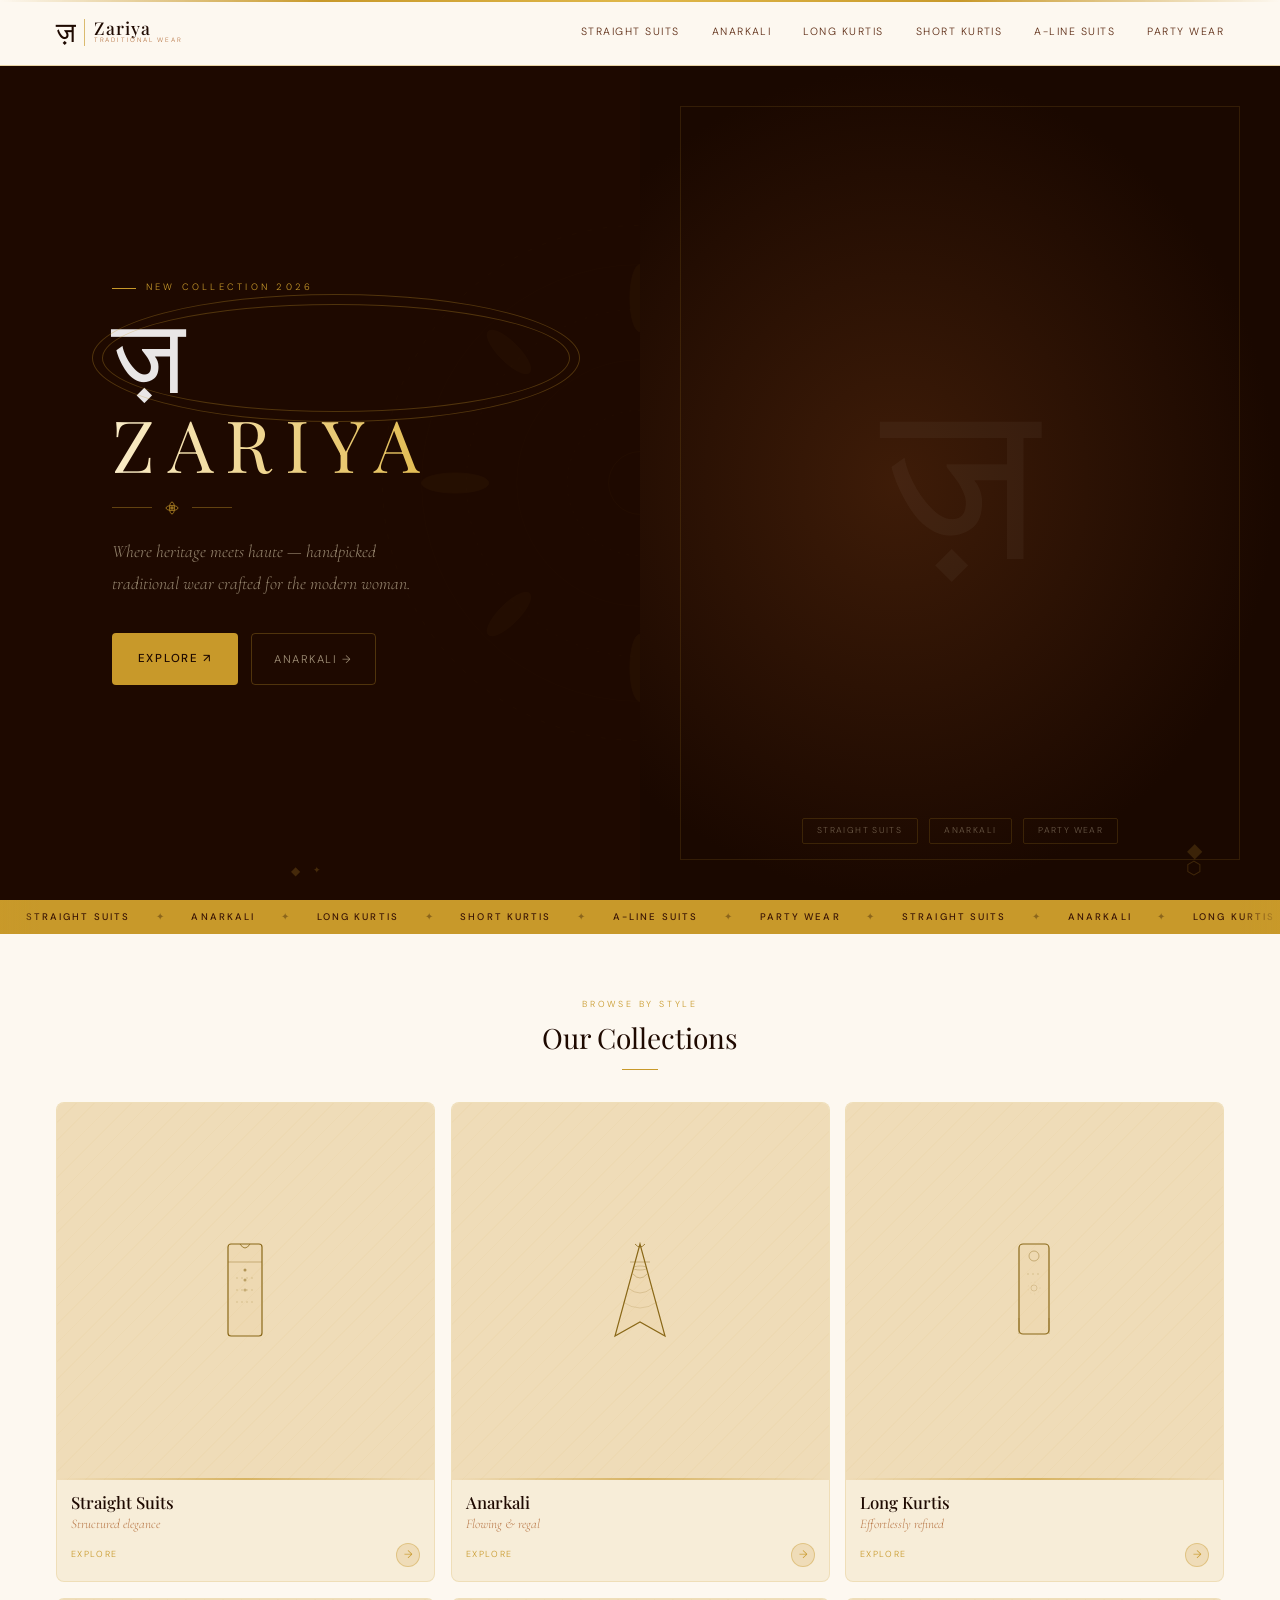
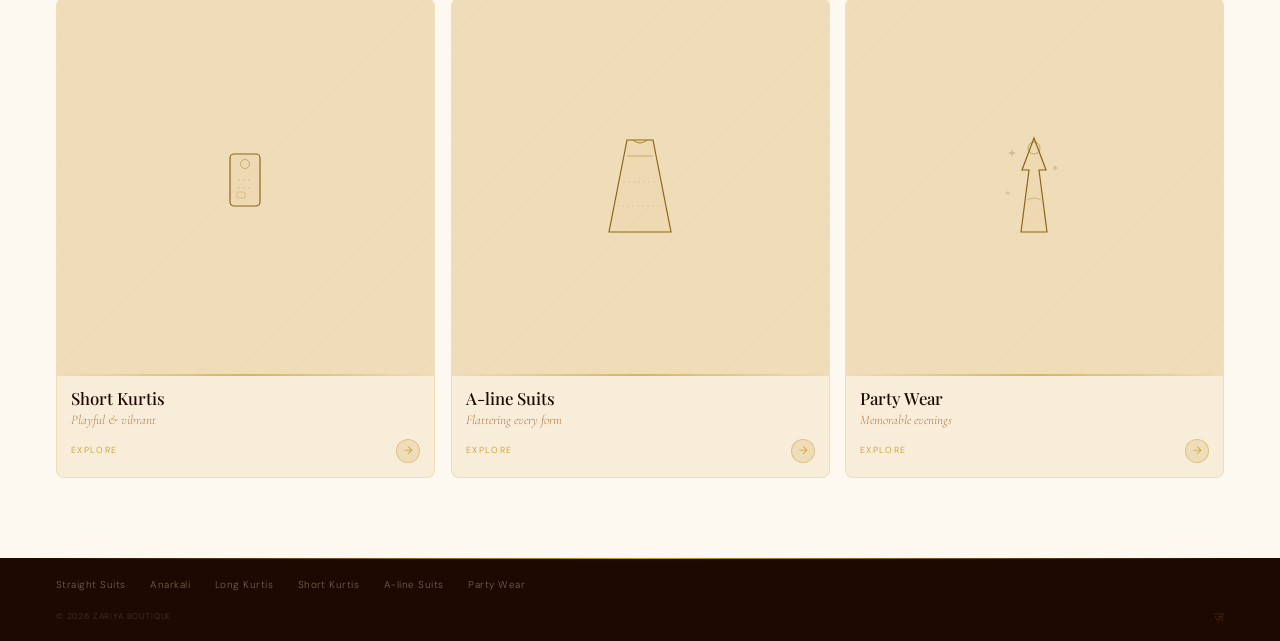
==== commit 076752ce: "Update index.html" ====
--- a/index.html
+++ b/index.html
@@ -1,309 +1,301 @@
 <!DOCTYPE html>
 <html lang="en">
 <head>
-  <meta charset="UTF-8"/>
-  <meta name="viewport" content="width=device-width, initial-scale=1.0, viewport-fit=cover"/>
-  <meta name="theme-color" content="#1a0a02"/>
-  <meta name="apple-mobile-web-app-capable" content="yes"/>
-  <title>Zariya - Traditional Wear</title>
-  <link rel="preconnect" href="https://fonts.googleapis.com"/>
-  <link href="https://fonts.googleapis.com/css2?family=Playfair+Display:ital,wght@0,400;0,500;0,600;1,400&family=Cormorant:ital,wght@0,300;0,400;1,300;1,400&family=DM+Sans:wght@200;300;400&display=swap" rel="stylesheet"/>
-  <style>
-    :root {
-      --brown: #2a1005; --brown-mid: #4a2010; --gold: #c49a2e; --gold-lt: #dbb84a;
-      --gold-dim: #8a6818; --gold-pale: #f2e2b0; --cream: #fdf7ee; --cream2: #f5e9d5;
-      --cream3: #ecddc0; --cream4: #e2cfa8; --muted: #6b4020; --muted2: #9a6840;
-      --b1: rgba(196,154,46,0.15); --b2: rgba(196,154,46,0.35); --b3: rgba(196,154,46,0.6);
-      --ff-head: 'Playfair Display',Georgia,serif; --ff-body: 'Cormorant',Georgia,serif;
-      --ff-ui: 'DM Sans',sans-serif; --tap: 52px; --ease: cubic-bezier(.25,.46,.45,.94);
-    }
-    *,*::before,*::after{box-sizing:border-box;margin:0;padding:0;}
-    html{scroll-behavior:smooth;-webkit-text-size-adjust:100%;}
-    body{background:var(--cream);color:#0f0702;font-family:var(--ff-ui);font-weight:300;line-height:1.6;overflow-x:hidden;overscroll-behavior-y:none;}
-    img{display:block;max-width:100%;}
-    a,button{-webkit-tap-highlight-color:transparent;}
-    body::after{content:'';position:fixed;inset:0;pointer-events:none;z-index:9999;background-image:url("data:image/svg+xml,%3Csvg xmlns='http://www.w3.org/2000/svg' width='200' height='200'%3E%3Cfilter id='n'%3E%3CfeTurbulence type='fractalNoise' baseFrequency='0.75' numOctaves='4' stitchTiles='stitch'/%3E%3C/filter%3E%3Crect width='200' height='200' filter='url(%23n)' opacity='0.03'/%3E%3C/svg%3E");}
-    .page{display:none;}.page.active{display:block;animation:pgIn .4s var(--ease) both;}
-    @keyframes pgIn{from{opacity:0;transform:translateY(12px)}to{opacity:1;transform:translateY(0)}}
-
-    /* HEADER */
-    .site-header{position:sticky;top:0;z-index:300;height:64px;display:flex;align-items:center;justify-content:space-between;padding:0 1.25rem;background:rgba(253,247,238,.93);backdrop-filter:blur(20px);border-bottom:1px solid var(--b2);}
-    .hdr-gold{position:absolute;top:0;left:0;right:0;height:2px;background:linear-gradient(90deg,transparent,var(--gold-dim) 20%,var(--gold) 50%,var(--gold-dim) 80%,transparent);}
-    .logo{display:flex;align-items:center;gap:.6rem;cursor:pointer;}
-    .logo-deva{font-family:'Noto Serif Devanagari','Noto Serif',serif;font-size:1.9rem;color:var(--brown);line-height:1;}
-    .logo-words{border-left:1px solid var(--b3);padding-left:.6rem;display:flex;flex-direction:column;gap:1px;}
-    .logo-name{font-family:var(--ff-head);font-size:1.15rem;font-weight:500;color:var(--brown);letter-spacing:.06em;line-height:1;}
-    .logo-sub{font-family:var(--ff-ui);font-size:.42rem;letter-spacing:.3em;color:var(--muted2);text-transform:uppercase;}
-    .burger{width:var(--tap);height:var(--tap);background:none;border:none;cursor:pointer;display:flex;flex-direction:column;align-items:center;justify-content:center;gap:5px;padding:0;}
-    .burger span{display:block;height:1px;background:var(--brown);transition:all .3s var(--ease);}
-    .burger span:nth-child(1){width:22px;}.burger span:nth-child(2){width:16px;}.burger span:nth-child(3){width:22px;}
-    .burger.open span:nth-child(1){transform:translateY(6px) rotate(45deg);width:22px;}
-    .burger.open span:nth-child(2){opacity:0;transform:scaleX(0);}
-    .burger.open span:nth-child(3){transform:translateY(-6px) rotate(-45deg);width:22px;}
-    .desk-nav{display:none;}
-
-    /* DRAWER */
-    .drawer{position:fixed;top:64px;left:0;right:0;bottom:0;background:var(--brown);z-index:290;transform:translateX(100%);transition:transform .38s var(--ease);display:flex;flex-direction:column;padding:2.5rem 2rem;overflow-y:auto;}
-    .drawer.open{transform:translateX(0);}
-    .drawer-orn{display:flex;align-items:center;gap:1rem;margin-bottom:2.5rem;}
-    .drawer-orn-line{flex:1;height:1px;background:rgba(196,154,46,.3);}
-    .nav-links{display:flex;flex-direction:column;}
-    .nav-lnk{font-family:var(--ff-head);font-size:1.5rem;color:var(--gold-pale);cursor:pointer;padding:1rem 0;border-bottom:1px solid rgba(196,154,46,.1);display:flex;align-items:center;justify-content:space-between;letter-spacing:.04em;transition:color .2s,padding-left .2s;}
-    .nav-lnk:last-child{border-bottom:none;}.nav-lnk:active{color:var(--gold-lt);padding-left:.5rem;}
-    .nav-arr{font-size:1rem;color:var(--gold-dim);}
-    .drawer-foot{margin-top:auto;padding-top:2rem;border-top:1px solid rgba(196,154,46,.15);}
-    .drawer-foot p{font-family:var(--ff-body);font-size:.85rem;font-style:italic;color:rgba(242,226,176,.35);line-height:1.8;}
-
-    /* HERO */
-    .hero{position:relative;overflow:hidden;min-height:calc(100svh - 64px);display:flex;flex-direction:column;justify-content:flex-end;padding:0 0 3rem;background:var(--brown);}
-    .hero-bg{position:absolute;inset:0;background:radial-gradient(ellipse at 30% 60%,#3d1a08,#1a0a02 60%);}
-    .hero-bg::before{content:'';position:absolute;top:-20%;right:-10%;width:70%;padding-bottom:70%;border-radius:50%;background:radial-gradient(circle,rgba(196,154,46,.08),transparent 70%);}
-    .hero-bg::after{content:'';position:absolute;bottom:10%;left:-15%;width:60%;padding-bottom:60%;border-radius:50%;background:radial-gradient(circle,rgba(196,154,46,.05),transparent 70%);}
-    .hero-bg-deva{position:absolute;bottom:-2rem;right:-1rem;font-family:'Noto Serif Devanagari',serif;font-size:clamp(12rem,50vw,22rem);color:rgba(255,255,255,.03);line-height:1;user-select:none;pointer-events:none;}
-    .hero-mandala{position:absolute;top:50%;left:50%;transform:translate(-50%,-50%);width:min(90vw,500px);height:min(90vw,500px);opacity:.06;animation:spinSlow 60s linear infinite;}
-    @keyframes spinSlow{to{transform:translate(-50%,-50%) rotate(360deg)}}
-    .hero-content{position:relative;z-index:2;padding:0 1.75rem;}
-    .hero-eyebrow{display:inline-flex;align-items:center;gap:.7rem;font-family:var(--ff-ui);font-size:.58rem;letter-spacing:.35em;text-transform:uppercase;color:var(--gold);margin-bottom:1.5rem;}
-    .hero-eyebrow::before{content:'';display:block;width:28px;height:1px;background:var(--gold);}
-    .hero-deva{font-family:'Noto Serif Devanagari',serif;font-size:clamp(3.5rem,18vw,6rem);color:rgba(255,255,255,.9);line-height:.85;margin-bottom:.2rem;}
-    .hero-title{font-family:var(--ff-head);font-size:clamp(2.2rem,11vw,4rem);font-weight:400;color:var(--gold-pale);letter-spacing:.2em;text-transform:uppercase;line-height:1;margin-bottom:1.5rem;}
-    .hero-div{display:flex;align-items:center;gap:.8rem;margin-bottom:1.5rem;}
-    .hero-div-line{height:1px;background:rgba(196,154,46,.4);flex:1;max-width:60px;}
-    .hero-desc{font-family:var(--ff-body);font-size:1.05rem;font-style:italic;color:rgba(242,226,176,.55);line-height:1.9;margin-bottom:2.5rem;max-width:320px;}
-    .hero-cta{display:flex;flex-direction:column;gap:.75rem;align-items:flex-start;}
-    .hero-scroll{position:absolute;bottom:1.5rem;left:50%;transform:translateX(-50%);display:flex;flex-direction:column;align-items:center;gap:.5rem;z-index:2;opacity:.4;}
-    .hero-scroll span{font-family:var(--ff-ui);font-size:.5rem;letter-spacing:.25em;text-transform:uppercase;color:var(--gold-pale);}
-    .scroll-line{width:1px;height:36px;background:linear-gradient(to bottom,var(--gold),transparent);animation:scrollP 1.8s ease-in-out infinite;}
-    @keyframes scrollP{0%,100%{opacity:.4}50%{opacity:1}}
-
-    /* BUTTONS */
-    .btn-gold{display:inline-flex;align-items:center;gap:.7rem;font-family:var(--ff-ui);font-size:.7rem;font-weight:400;letter-spacing:.18em;text-transform:uppercase;color:var(--brown);background:var(--gold);border:none;padding:0 1.8rem;height:var(--tap);cursor:pointer;text-decoration:none;transition:background .25s,transform .2s;border-radius:3px;}
-    .btn-gold:active{background:var(--gold-lt);transform:scale(.98);}
-    .btn-outline{display:inline-flex;align-items:center;gap:.5rem;font-family:var(--ff-ui);font-size:.68rem;font-weight:300;letter-spacing:.15em;text-transform:uppercase;color:rgba(242,226,176,.65);border:1px solid rgba(196,154,46,.35);padding:0 1.5rem;height:var(--tap);cursor:pointer;text-decoration:none;transition:border-color .25s,color .25s;border-radius:3px;}
-    .btn-outline:active{border-color:var(--gold);color:var(--gold-pale);}
-
-    /* MARQUEE */
-    .marquee{background:var(--gold);overflow:hidden;padding:.7rem 0;position:relative;}
-    .marquee::before,.marquee::after{content:'';position:absolute;top:0;bottom:0;width:3rem;z-index:2;}
-    .marquee::before{left:0;background:linear-gradient(to right,var(--gold),transparent);}
-    .marquee::after{right:0;background:linear-gradient(to left,var(--gold),transparent);}
-    .mq-track{display:flex;animation:mqScroll 20s linear infinite;white-space:nowrap;}
-    .mq-track span{font-family:var(--ff-ui);font-size:.6rem;font-weight:400;letter-spacing:.22em;text-transform:uppercase;color:var(--brown);padding:0 2rem;}
-    .mq-track .sep{color:rgba(42,16,5,.4);padding:0;}
-    @keyframes mqScroll{from{transform:translateX(0)}to{transform:translateX(-50%)}}
-
-    /* COLLECTIONS */
-    .collections{padding:3rem 1.25rem 4rem;}
-    .sec-head{text-align:center;margin-bottom:2rem;}
-    .sec-kicker{font-family:var(--ff-ui);font-size:.55rem;letter-spacing:.35em;text-transform:uppercase;color:var(--gold-dim);margin-bottom:.5rem;}
-    .sec-h2{font-family:var(--ff-head);font-size:1.7rem;font-weight:400;color:var(--brown);letter-spacing:.04em;}
-    .sec-rule{width:40px;height:1px;background:var(--gold);margin:.7rem auto 0;}
-    .cat-grid{display:grid;grid-template-columns:1fr 1fr;gap:.8rem;}
-    .cat-card{background:var(--cream2);border-radius:4px;border:1px solid var(--b1);overflow:hidden;cursor:pointer;text-decoration:none;display:flex;flex-direction:column;transition:border-color .3s,transform .2s;-webkit-tap-highlight-color:transparent;}
-    .cat-card:active{transform:scale(.98);border-color:var(--gold);}
-    .cat-art{aspect-ratio:3/2;background:var(--cream3);display:flex;align-items:center;justify-content:center;position:relative;overflow:hidden;}
-    .cat-art::before{content:'';position:absolute;inset:0;background:repeating-linear-gradient(-55deg,transparent,transparent 10px,rgba(196,154,46,.04) 10px,rgba(196,154,46,.04) 11px);}
-    .cat-art::after{content:'';position:absolute;bottom:0;left:10%;right:10%;height:1px;background:linear-gradient(90deg,transparent,var(--gold),transparent);opacity:.5;}
-    .cat-art svg{position:relative;z-index:1;}
-    .cat-body{padding:.85rem 1rem 1rem;}
-    .cat-name{font-family:var(--ff-head);font-size:.95rem;color:var(--brown);margin-bottom:.2rem;line-height:1.2;}
-    .cat-sub{font-family:var(--ff-body);font-size:.78rem;font-style:italic;color:var(--muted2);line-height:1.4;}
-    .cat-row{display:flex;align-items:center;justify-content:space-between;margin-top:.6rem;}
-    .cat-cta{font-family:var(--ff-ui);font-size:.55rem;letter-spacing:.18em;text-transform:uppercase;color:var(--gold-dim);}
-    .cat-arr{width:26px;height:26px;border-radius:50%;background:var(--cream3);border:1px solid var(--b2);display:flex;align-items:center;justify-content:center;font-size:.7rem;color:var(--gold-dim);transition:background .2s;}
-    .cat-card:active .cat-arr{background:var(--gold);color:var(--brown);border-color:var(--gold);}
-
-    /* CATEGORY PAGE */
-    .cat-banner{position:relative;overflow:hidden;background:var(--brown);padding:3.5rem 1.75rem 2.5rem;min-height:220px;display:flex;flex-direction:column;justify-content:flex-end;}
-    .cat-banner-bg{position:absolute;inset:0;background:radial-gradient(ellipse at 80% 50%,rgba(196,154,46,.07),transparent 60%);}
-    .cat-banner-pat{position:absolute;inset:0;opacity:.04;background-image:repeating-linear-gradient(0deg,transparent,transparent 30px,rgba(196,154,46,1) 30px,rgba(196,154,46,1) 31px),repeating-linear-gradient(90deg,transparent,transparent 30px,rgba(196,154,46,1) 30px,rgba(196,154,46,1) 31px);}
-    .cat-banner-deva{position:absolute;right:.5rem;bottom:-2rem;font-family:'Noto Serif Devanagari',serif;font-size:9rem;color:rgba(255,255,255,.04);line-height:1;user-select:none;}
-    .cat-banner::after{content:'';position:absolute;bottom:0;left:0;right:0;height:2px;background:linear-gradient(90deg,transparent,var(--gold-dim),var(--gold),var(--gold-dim),transparent);}
-    .cat-inner{position:relative;z-index:2;}
-    .cat-banner-inner-anim{animation:slideRight .6s var(--ease) both;}
-    .cat-kick{font-family:var(--ff-ui);font-size:.55rem;letter-spacing:.3em;text-transform:uppercase;color:var(--gold);display:flex;align-items:center;gap:.6rem;margin-bottom:.6rem;}
-    .cat-kick::before{content:'';display:block;width:18px;height:1px;background:var(--gold);}
-    .cat-h1{font-family:var(--ff-head);font-size:clamp(2rem,8vw,3.5rem);font-weight:500;color:var(--cream);letter-spacing:.05em;margin-bottom:.4rem;}
-    .cat-desc-txt{font-family:var(--ff-body);font-size:.95rem;font-style:italic;color:rgba(242,226,176,.5);line-height:1.7;}
-    .bc{display:flex;align-items:center;gap:.5rem;padding:.8rem 1.75rem;background:var(--cream2);border-bottom:1px solid var(--b1);font-family:var(--ff-ui);font-size:.58rem;letter-spacing:.12em;text-transform:uppercase;color:var(--muted2);}
-    .bc-home{cursor:pointer;transition:color .2s;}.bc-home:active{color:var(--gold);}.bc-sep{opacity:.4;}
-    .gallery-wrap{padding:1.5rem 1.25rem 5rem;}
-    .gallery-bar{display:flex;align-items:center;gap:.75rem;margin-bottom:1.5rem;}
-    .gallery-ct{font-family:var(--ff-ui);font-size:.58rem;letter-spacing:.18em;text-transform:uppercase;color:var(--muted2);white-space:nowrap;}
-    .gallery-rule{flex:1;height:1px;background:var(--b1);}
-    .gallery-hint{font-family:var(--ff-ui);font-size:.52rem;letter-spacing:.15em;text-transform:uppercase;color:var(--muted2);opacity:.6;white-space:nowrap;}
-    .loading{display:flex;flex-direction:column;align-items:center;padding:6rem 2rem;gap:1.2rem;}
-    .ld-ring{width:38px;height:38px;border:2px solid var(--b2);border-top-color:var(--gold);border-radius:50%;animation:spin .8s linear infinite;}
-    @keyframes spin{to{transform:rotate(360deg)}}
-    .ld-txt{font-family:var(--ff-ui);font-size:.6rem;letter-spacing:.22em;text-transform:uppercase;color:var(--muted2);}
-    .state-box{text-align:center;padding:4rem 2rem;margin:.5rem;border:1px dashed var(--b2);border-radius:4px;background:var(--cream2);}
-    .state-box h3{font-family:var(--ff-head);font-size:1.2rem;color:var(--brown);margin-bottom:.6rem;}
-    .state-box p{font-family:var(--ff-ui);font-size:.78rem;color:var(--muted2);line-height:1.7;}
-
-    /* GALLERY GRID */
-    .img-grid{display:grid;grid-template-columns:1fr 1fr;gap:.55rem;}
-    .img-card{border-radius:5px;overflow:hidden;background:var(--cream3);border:1px solid var(--b1);cursor:pointer;position:relative;transition:border-color .3s,transform .25s,box-shadow .3s;-webkit-tap-highlight-color:transparent;display:flex;flex-direction:column;}
-    .img-card:active{border-color:var(--gold);transform:scale(.97);}
-    .img-card-img-wrap{width:100%;aspect-ratio:3/4;overflow:hidden;flex-shrink:0;position:relative;}
-    .img-card-img-wrap img{width:100%;height:100%;display:block;object-fit:cover;object-position:center top;transition:transform .6s var(--ease);}
-    /* Number badge */
-    .img-card-num{position:absolute;top:.5rem;left:.5rem;width:22px;height:22px;border-radius:50%;background:rgba(196,154,46,.85);display:flex;align-items:center;justify-content:center;font-family:var(--ff-ui);font-size:.5rem;font-weight:400;color:var(--brown);letter-spacing:0;z-index:2;}
-    .img-card-caption-bar{padding:.65rem .8rem .8rem;background:var(--cream);border-top:2px solid var(--gold);flex:1;display:flex;flex-direction:column;justify-content:center;gap:.18rem;}
-    .img-cap{font-family:var(--ff-head);font-size:1rem;font-weight:600;color:var(--brown);line-height:1.25;letter-spacing:.01em;}
-    .img-cap-sub{font-family:var(--ff-ui);font-size:.58rem;letter-spacing:.1em;text-transform:uppercase;color:var(--gold-dim);}
-
-    /* LIGHTBOX */
-    .lb{display:none;position:fixed;inset:0;z-index:9990;background:rgba(8,3,0,.97);flex-direction:column;align-items:center;justify-content:center;overscroll-behavior:contain;}
-    .lb.open{display:flex;animation:lbIn .25s var(--ease);}
-    @keyframes lbIn{from{opacity:0}to{opacity:1}}
-    .lb-top{position:fixed;top:0;left:0;right:0;height:56px;display:flex;align-items:center;justify-content:space-between;padding:0 1rem;z-index:2;background:linear-gradient(to bottom,rgba(8,3,0,.8),transparent);}
-    .lb-ct{font-family:var(--ff-ui);font-size:.6rem;letter-spacing:.18em;text-transform:uppercase;color:rgba(242,226,176,.45);}
-    .lb-x{width:40px;height:40px;border-radius:50%;background:rgba(196,154,46,.15);border:1px solid rgba(196,154,46,.25);color:var(--gold-pale);font-size:1.2rem;display:flex;align-items:center;justify-content:center;cursor:pointer;}
-    .lb-wrap{position:relative;width:100%;max-height:75vh;display:flex;align-items:center;justify-content:center;padding:0 3rem;}
-    .lb-wrap img{max-width:100%;max-height:75vh;object-fit:contain;border-radius:2px;transition:opacity .18s;}
-    .lb-prev,.lb-next{position:absolute;top:50%;transform:translateY(-50%);width:40px;height:56px;background:rgba(196,154,46,.1);border:1px solid rgba(196,154,46,.2);color:var(--gold-pale);font-size:1rem;display:flex;align-items:center;justify-content:center;cursor:pointer;border-radius:2px;-webkit-tap-highlight-color:transparent;transition:background .2s;}
-    .lb-prev{left:0;}.lb-next{right:0;}.lb-prev:active,.lb-next:active{background:rgba(196,154,46,.3);}
-    .lb-foot{margin-top:1.2rem;text-align:center;padding:0 2rem;}
-    .lb-cap{font-family:var(--ff-head);font-size:1.15rem;font-weight:500;color:var(--gold-pale);line-height:1.4;letter-spacing:.03em;}
-    .lb-cap-sub{font-family:var(--ff-body);font-size:.8rem;font-style:italic;color:rgba(242,226,176,.45);margin-top:.3rem;display:block;}
-
-    /* FOOTER — compact */
-    .site-footer{background:var(--brown);padding:1.5rem 1.75rem 1.2rem;position:relative;overflow:hidden;}
-    .site-footer::before{content:'';position:absolute;top:0;left:2rem;right:2rem;height:1px;background:linear-gradient(90deg,transparent,var(--gold-dim),var(--gold),var(--gold-dim),transparent);}
-    .ft-wm{display:none;}
-    .ft-brand{display:none;}
-    .ft-cols{display:flex;flex-wrap:wrap;gap:.4rem .6rem;margin-bottom:.8rem;align-items:center;}
-    .ft-col-h{display:none;}
-    .ft-col ul{list-style:none;display:flex;flex-wrap:wrap;gap:.2rem .5rem;}
-    .ft-col a{font-family:var(--ff-ui);font-size:.62rem;color:rgba(242,226,176,.4);text-decoration:none;cursor:pointer;letter-spacing:.06em;padding:.2rem 0;display:inline;min-height:unset;transition:color .2s;}
-    .ft-col a:active,.ft-col a:hover{color:var(--gold-lt);}
-    .ft-sep{color:rgba(196,154,46,.25);padding:0 .15rem;}
-    .ft-bottom{border-top:1px solid rgba(196,154,46,.1);padding-top:.8rem;display:flex;justify-content:space-between;align-items:center;}
-    .ft-copy{font-family:var(--ff-ui);font-size:.55rem;letter-spacing:.1em;text-transform:uppercase;color:rgba(242,226,176,.2);}
-    .ft-orn{font-family:'Noto Serif Devanagari',serif;font-size:.9rem;color:rgba(196,154,46,.2);}
-
-    /* ANIMATIONS */
-    @keyframes fadeUp{from{opacity:0;transform:translateY(18px)}to{opacity:1;transform:translateY(0)}}
-    .fu{animation:fadeUp .5s var(--ease) both;}
-    .fu:nth-child(1){animation-delay:.05s}.fu:nth-child(2){animation-delay:.12s}
-    .fu:nth-child(3){animation-delay:.19s}.fu:nth-child(4){animation-delay:.26s}
-    .fu:nth-child(5){animation-delay:.33s}.fu:nth-child(6){animation-delay:.40s}
-    .fu:nth-child(7){animation-delay:.47s}.fu:nth-child(8){animation-delay:.54s}
-
-    /* ── HOME ANIMATIONS ── */
-    /* Floating petals */
-    @keyframes floatPetal{
-      0%{transform:translateY(0) rotate(0deg);opacity:0;}
-      10%{opacity:.6;}
-      90%{opacity:.4;}
-      100%{transform:translateY(-100vh) rotate(720deg);opacity:0;}
-    }
-    .petal{position:absolute;width:8px;height:14px;border-radius:50% 50% 50% 0;background:rgba(196,154,46,.25);pointer-events:none;animation:floatPetal linear infinite;z-index:1;}
-
-    /* Shimmer on hero title */
-    @keyframes shimmer{
-      0%,100%{background-position:200% center;}
-      50%{background-position:0% center;}
-    }
-    .hero-title{
-      background:linear-gradient(90deg,var(--gold-pale) 0%,var(--gold-lt) 40%,#fff8e8 50%,var(--gold-lt) 60%,var(--gold-pale) 100%);
-      background-size:200% auto;
-      -webkit-background-clip:text;-webkit-text-fill-color:transparent;background-clip:text;
-      animation:shimmer 4s linear infinite;
-    }
-
-    /* Collection cards entrance */
-    @keyframes cardRise{from{opacity:0;transform:translateY(30px) scale(.97);}to{opacity:1;transform:translateY(0) scale(1);}}
-    .cat-card{animation:cardRise .55s var(--ease) both;}
-
-    /* Gold pulse ring on hero deva */
-    @keyframes pulseRing{
-      0%{transform:scale(1);opacity:.5;}
-      70%{transform:scale(1.18);opacity:0;}
-      100%{transform:scale(1.18);opacity:0;}
-    }
-    .hero-deva-wrap{position:relative;display:inline-block;margin-bottom:.2rem;}
-    .hero-deva-ring{position:absolute;inset:-8px;border-radius:50%;border:1px solid rgba(196,154,46,.4);animation:pulseRing 2.5s ease-out infinite;}
-    .hero-deva-ring2{position:absolute;inset:-16px;border-radius:50%;border:1px solid rgba(196,154,46,.2);animation:pulseRing 2.5s ease-out .8s infinite;}
-
-    /* Eyebrow slide-in */
-    @keyframes slideRight{from{opacity:0;transform:translateX(-16px);}to{opacity:1;transform:translateX(0);}}
-    .hero-eyebrow{animation:slideRight .7s var(--ease) .2s both;}
-
-    /* Desc fade */
-    @keyframes fadeIn2{from{opacity:0;}to{opacity:1;}}
-    .hero-desc{animation:fadeIn2 1s ease .8s both;}
-    .hero-cta{animation:fadeIn2 1s ease 1.1s both;}
-
-    /* Marquee gold shimmer text */
-    .mq-track span{
-      background:linear-gradient(90deg,var(--brown) 0%,#6b3a0a 40%,var(--brown) 60%);
-      background-size:200% auto;
-      -webkit-background-clip:text;-webkit-text-fill-color:transparent;background-clip:text;
-      animation:shimmer 3s linear infinite;
-    }
-    .mq-track .sep{-webkit-text-fill-color:rgba(42,16,5,.5);background:none;}
-
-    /* Section title underline sweep */
-    .sec-rule{animation:ruleGrow .8s var(--ease) .3s both;}
-    @keyframes ruleGrow{from{width:0;opacity:0;}to{width:40px;opacity:1;}}
-
-    /* TABLET */
-    @media(min-width:600px){
-      .cat-grid{grid-template-columns:repeat(3,1fr);gap:1rem;}
-      .img-grid{grid-template-columns:repeat(3,1fr);gap:.7rem;}
-      .collections{padding:3.5rem 2rem 5rem;}
-      .gallery-wrap{padding:2rem 2rem 6rem;}
-    }
-
-    /* DESKTOP */
-    @media(min-width:960px){
-      .site-header{padding:0 4rem;height:70px;}
-      .burger{display:none;}
-      .drawer{display:none!important;}
-      .desk-nav{display:flex;gap:2.2rem;align-items:center;}
-      .desk-nav a{font-family:var(--ff-ui);font-size:.68rem;font-weight:300;letter-spacing:.14em;text-transform:uppercase;color:var(--brown-mid);text-decoration:none;cursor:pointer;position:relative;padding-bottom:3px;transition:color .2s;}
-      .desk-nav a::after{content:'';position:absolute;bottom:0;left:50%;transform:translateX(-50%);width:0;height:1px;background:var(--gold);transition:width .3s;}
-      .desk-nav a:hover{color:var(--gold-dim);}.desk-nav a:hover::after,.desk-nav a.active::after{width:100%;}
-      .hero{display:grid;grid-template-columns:1fr 1fr;min-height:calc(100svh - 70px);padding:0;flex-direction:unset;justify-content:unset;align-items:unset;}
-      .hero-mob{display:none!important;}
-      .hero-desk-l,.hero-desk-r{display:flex!important;}
-      .hero-desk-l{flex-direction:column;justify-content:center;padding:6rem 5rem 6rem 7rem;position:relative;z-index:2;background:radial-gradient(ellipse at 30% 60%,#3d1a08,#1a0a02 60%);}
-      .hero-desk-r{position:relative;overflow:hidden;background:radial-gradient(ellipse at 40% 50%,#3d1a08,#1a0a02 70%);align-items:center;justify-content:center;}
-      .hero-desk-r::before{content:'';position:absolute;inset:2.5rem;border:1px solid rgba(196,154,46,.18);pointer-events:none;z-index:2;}
-      .hero-rgt-deva{font-family:'Noto Serif Devanagari',serif;font-size:16rem;color:rgba(255,255,255,.04);line-height:1;user-select:none;position:relative;z-index:1;}
-      .hero-pills{position:absolute;bottom:4rem;left:0;right:0;display:flex;justify-content:center;gap:.8rem;z-index:3;}
-      .hero-pill{font-family:var(--ff-ui);font-size:.55rem;letter-spacing:.18em;text-transform:uppercase;color:rgba(242,226,176,.4);border:1px solid rgba(196,154,46,.2);padding:.4rem 1rem;border-radius:2px;background:rgba(196,154,46,.05);}
-      .hero-bg,.hero-bg-deva,.hero-scroll,.hero-mandala{display:none;}
-      .hero-cta{flex-direction:row;gap:1rem;}
-      .img-grid{grid-template-columns:repeat(4,1fr);gap:.8rem;}
-      .img-card:hover{border-color:var(--gold);transform:translateY(-4px);box-shadow:0 12px 40px rgba(15,7,2,.18);}
-      .img-card:hover .img-card-img-wrap img{transform:scale(1.07);}
-      .cat-grid{grid-template-columns:repeat(3,1fr);gap:1.2rem;}
-      .collections{padding:5rem;max-width:1400px;margin:0 auto;}
-      .gallery-wrap{padding:3rem 5rem 8rem;max-width:1400px;margin:0 auto;}
-      .cat-banner{padding:5rem 7rem;min-height:300px;}
-      .bc{padding:1rem 7rem;}
-      .site-footer{padding:1.2rem 4rem 1rem;}
-      .ft-cols{flex-direction:row;}
-      .btn-gold:hover{background:var(--gold-lt);transform:translateY(-1px);}
-      .btn-outline:hover{border-color:var(--gold);color:var(--gold-pale);}
-    }
-  </style>
+<meta charset="UTF-8"/>
+<meta name="viewport" content="width=device-width, initial-scale=1.0, viewport-fit=cover"/>
+<meta name="theme-color" content="#1a0800"/>
+<meta name="apple-mobile-web-app-capable" content="yes"/>
+<title>Zariya — Traditional Wear</title>
+<link href="https://fonts.googleapis.com/css2?family=Playfair+Display:ital,wght@0,400;0,500;0,700;1,400&family=Cormorant+Garamond:ital,wght@0,300;0,400;1,300&family=DM+Sans:wght@300;400;500&display=swap" rel="stylesheet"/>
+<style>
+:root{
+  --brown:#1e0900;--brown2:#3a1505;--brown3:#5c2a12;
+  --gold:#c8992a;--gold2:#e0b84a;--gold3:#f5d878;--gold-pale:#faecc8;
+  --cream:#fdf8f0;--cream2:#f7edd8;--cream3:#efdcb8;
+  --muted:#8a5030;--muted2:#b87848;
+  --b1:rgba(200,153,42,.18);--b2:rgba(200,153,42,.38);--b3:rgba(200,153,42,.65);
+  --ff-h:'Playfair Display',Georgia,serif;
+  --ff-b:'Cormorant Garamond',Georgia,serif;
+  --ff-u:'DM Sans',sans-serif;
+  --ease:cubic-bezier(.25,.46,.45,.94);
+  --tap:52px;
+}
+*,*::before,*::after{box-sizing:border-box;margin:0;padding:0;}
+html{-webkit-text-size-adjust:100%;scroll-behavior:smooth;}
+body{background:var(--cream);color:var(--brown);font-family:var(--ff-u);font-weight:300;overflow-x:hidden;overscroll-behavior-y:none;line-height:1.5;}
+img{display:block;max-width:100%;}
+button,a{-webkit-tap-highlight-color:transparent;}
+
+/* ── PAGE SYSTEM ── */
+.page{display:none;}
+.page.active{display:block;}
+.page-enter{animation:pgEnter .45s var(--ease) both;}
+@keyframes pgEnter{from{opacity:0;transform:translateY(16px)}to{opacity:1;transform:translateY(0)}}
+
+/* ── HEADER ── */
+.hdr{position:sticky;top:0;z-index:500;height:58px;display:flex;align-items:center;justify-content:space-between;padding:0 1.1rem;background:rgba(253,248,240,.95);backdrop-filter:blur(16px);-webkit-backdrop-filter:blur(16px);border-bottom:1px solid var(--b2);}
+.hdr::before{content:'';position:absolute;top:0;left:0;right:0;height:2px;background:linear-gradient(90deg,transparent,var(--gold),var(--gold2),var(--gold),transparent);}
+.logo{display:flex;align-items:center;gap:.5rem;cursor:pointer;}
+.logo-z{font-family:'Noto Serif Devanagari','Noto Serif',serif;font-size:1.75rem;color:var(--brown);line-height:1;}
+.logo-txt{border-left:1px solid var(--b3);padding-left:.55rem;}
+.logo-n{font-family:var(--ff-h);font-size:1.1rem;font-weight:500;color:var(--brown);letter-spacing:.06em;line-height:1;}
+.logo-s{font-family:var(--ff-u);font-size:.4rem;letter-spacing:.28em;color:var(--muted2);text-transform:uppercase;}
+.burger{width:44px;height:44px;background:none;border:none;cursor:pointer;display:flex;flex-direction:column;align-items:center;justify-content:center;gap:5px;}
+.burger span{display:block;height:1.5px;background:var(--brown);transition:all .3s var(--ease);}
+.burger span:nth-child(1){width:20px;}
+.burger span:nth-child(2){width:14px;}
+.burger span:nth-child(3){width:20px;}
+.burger.o span:nth-child(1){transform:translateY(6.5px) rotate(45deg);width:20px;}
+.burger.o span:nth-child(2){opacity:0;}
+.burger.o span:nth-child(3){transform:translateY(-6.5px) rotate(-45deg);width:20px;}
+.dnav{display:none;}
+
+/* ── DRAWER ── */
+.drawer{position:fixed;inset:0;top:58px;background:var(--brown);z-index:400;transform:translateX(100%);transition:transform .38s var(--ease);display:flex;flex-direction:column;padding:0;overflow:hidden;}
+.drawer.o{transform:translateX(0);}
+.drawer-head{padding:2rem 1.5rem 1.2rem;border-bottom:1px solid rgba(200,153,42,.15);}
+.drawer-head-z{font-family:'Noto Serif Devanagari',serif;font-size:3.5rem;color:rgba(200,153,42,.15);line-height:1;}
+.drawer-head-t{font-family:var(--ff-h);font-size:.9rem;color:rgba(250,236,200,.4);letter-spacing:.2em;text-transform:uppercase;margin-top:.2rem;}
+.dnav-links{flex:1;overflow-y:auto;padding:1rem 0;}
+.dnav-lnk{display:flex;align-items:center;justify-content:space-between;padding:1.1rem 1.5rem;border-bottom:1px solid rgba(200,153,42,.08);cursor:pointer;transition:background .2s;}
+.dnav-lnk:active{background:rgba(200,153,42,.08);}
+.dnav-lnk-l{display:flex;align-items:center;gap:1rem;}
+.dnav-icon{width:36px;height:36px;border-radius:50%;background:rgba(200,153,42,.1);border:1px solid rgba(200,153,42,.2);display:flex;align-items:center;justify-content:center;}
+.dnav-icon svg{width:18px;height:18px;}
+.dnav-lnk-name{font-family:var(--ff-h);font-size:1.25rem;color:var(--gold-pale);letter-spacing:.03em;}
+.dnav-lnk-sub{font-family:var(--ff-u);font-size:.6rem;letter-spacing:.12em;text-transform:uppercase;color:rgba(200,153,42,.5);margin-top:.1rem;}
+.dnav-arr{color:rgba(200,153,42,.4);font-size:1rem;}
+.drawer-foot{padding:1rem 1.5rem;border-top:1px solid rgba(200,153,42,.1);}
+.drawer-foot p{font-family:var(--ff-b);font-size:.85rem;font-style:italic;color:rgba(250,236,200,.3);}
+
+/* ══════════════════════════
+   HOME PAGE
+══════════════════════════ */
+.hero{position:relative;overflow:hidden;min-height:calc(100svh - 58px);background:var(--brown);display:flex;flex-direction:column;justify-content:flex-end;padding-bottom:2.5rem;}
+
+/* Animated radial bg */
+.hero-bg{position:absolute;inset:0;background:radial-gradient(ellipse at 25% 55%,#3e1c08 0%,#1a0800 65%);}
+.hero-bg::before{content:'';position:absolute;inset:0;background:radial-gradient(ellipse at 75% 20%,rgba(200,153,42,.06) 0%,transparent 55%);}
+
+/* Rotating mandala */
+.mandala{position:absolute;top:50%;left:50%;transform:translate(-50%,-50%);width:min(110vw,560px);height:min(110vw,560px);animation:spin 80s linear infinite;opacity:.07;pointer-events:none;}
+@keyframes spin{to{transform:translate(-50%,-50%) rotate(360deg)}}
+
+/* Large watermark */
+.hero-wm{position:absolute;right:-3rem;bottom:-2rem;font-family:'Noto Serif Devanagari',serif;font-size:min(55vw,260px);color:rgba(255,255,255,.03);line-height:1;user-select:none;pointer-events:none;}
+
+/* Floating particles */
+@keyframes floatUp{0%{transform:translateY(0) rotate(0deg);opacity:0}10%{opacity:1}90%{opacity:.5}100%{transform:translateY(-110vh) rotate(540deg);opacity:0}}
+.particle{position:absolute;pointer-events:none;animation:floatUp linear infinite;}
+
+.hero-content{position:relative;z-index:3;padding:0 1.4rem;}
+.hero-label{font-family:var(--ff-u);font-size:.58rem;letter-spacing:.35em;text-transform:uppercase;color:var(--gold);margin-bottom:1.2rem;display:flex;align-items:center;gap:.6rem;animation:slideIn .7s var(--ease) .2s both;}
+.hero-label::before{content:'';display:block;width:24px;height:1px;background:var(--gold);}
+@keyframes slideIn{from{opacity:0;transform:translateX(-20px)}to{opacity:1;transform:translateX(0)}}
+
+.hero-z{font-family:'Noto Serif Devanagari',serif;font-size:clamp(4rem,20vw,6.5rem);color:rgba(255,255,255,.9);line-height:.85;margin-bottom:.15rem;animation:heroZ .9s var(--ease) .1s both;position:relative;display:inline-block;}
+@keyframes heroZ{from{opacity:0;transform:scale(.85)}to{opacity:1;transform:scale(1)}}
+.hero-z::before,.hero-z::after{content:'';position:absolute;border-radius:50%;border:1px solid rgba(200,153,42,.3);animation:pulse 2.8s ease-out infinite;}
+.hero-z::before{inset:-10px;animation-delay:0s;}
+.hero-z::after{inset:-20px;animation-delay:.6s;}
+@keyframes pulse{0%{transform:scale(1);opacity:.6}100%{transform:scale(1.3);opacity:0}}
+
+.hero-name{font-family:var(--ff-h);font-size:clamp(2.5rem,13vw,4.5rem);font-weight:400;letter-spacing:.18em;text-transform:uppercase;line-height:1;margin-bottom:1.2rem;animation:heroName .9s var(--ease) .3s both;background:linear-gradient(90deg,var(--gold-pale),var(--gold2),#fff9e8,var(--gold2),var(--gold-pale));background-size:300% auto;-webkit-background-clip:text;-webkit-text-fill-color:transparent;background-clip:text;animation:heroName .9s var(--ease) .3s both,shimmer 4s linear 1.2s infinite;}
+@keyframes heroName{from{opacity:0;transform:translateY(20px)}to{opacity:1;transform:translateY(0)}}
+@keyframes shimmer{0%,100%{background-position:100% center}50%{background-position:0% center}}
+
+.hero-div{display:flex;align-items:center;gap:.7rem;margin-bottom:1.2rem;animation:fadeIn .8s ease .6s both;}
+.hero-div-l{height:1px;background:rgba(200,153,42,.4);width:40px;}
+@keyframes fadeIn{from{opacity:0}to{opacity:1}}
+
+.hero-desc{font-family:var(--ff-b);font-size:1.1rem;font-style:italic;color:rgba(250,236,200,.55);line-height:1.85;max-width:300px;margin-bottom:2rem;animation:fadeIn .8s ease .8s both;}
+
+.hero-btns{display:flex;flex-direction:column;gap:.7rem;align-items:flex-start;animation:fadeIn .8s ease 1s both;}
+.btn-g{display:inline-flex;align-items:center;gap:.6rem;font-family:var(--ff-u);font-size:.72rem;font-weight:500;letter-spacing:.15em;text-transform:uppercase;color:var(--brown);background:var(--gold);border:none;height:var(--tap);padding:0 1.6rem;cursor:pointer;border-radius:4px;transition:background .2s,transform .15s;-webkit-tap-highlight-color:transparent;}
+.btn-g:active{background:var(--gold2);transform:scale(.97);}
+.btn-o{display:inline-flex;align-items:center;gap:.5rem;font-family:var(--ff-u);font-size:.7rem;font-weight:300;letter-spacing:.14em;text-transform:uppercase;color:rgba(250,236,200,.6);border:1px solid rgba(200,153,42,.3);height:var(--tap);padding:0 1.4rem;cursor:pointer;border-radius:4px;background:none;transition:border-color .2s,color .2s;-webkit-tap-highlight-color:transparent;}
+.btn-o:active{border-color:var(--gold);color:var(--gold-pale);}
+
+/* Scroll hint */
+.scroll-hint{position:absolute;bottom:1rem;left:50%;transform:translateX(-50%);display:flex;flex-direction:column;align-items:center;gap:.4rem;z-index:3;animation:fadeIn 1s ease 1.5s both;}
+.scroll-hint-txt{font-family:var(--ff-u);font-size:.48rem;letter-spacing:.3em;text-transform:uppercase;color:rgba(200,153,42,.5);}
+.scroll-line{width:1px;height:28px;background:linear-gradient(to bottom,rgba(200,153,42,.6),transparent);animation:scrollPulse 1.6s ease-in-out infinite;}
+@keyframes scrollPulse{0%,100%{transform:scaleY(1);opacity:.5}50%{transform:scaleY(1.3);opacity:1}}
+
+/* ── MARQUEE ── */
+.mq{background:var(--gold);overflow:hidden;padding:.6rem 0;position:relative;}
+.mq::before,.mq::after{content:'';position:absolute;top:0;bottom:0;width:2.5rem;z-index:2;}
+.mq::before{left:0;background:linear-gradient(to right,var(--gold),transparent);}
+.mq::after{right:0;background:linear-gradient(to left,var(--gold),transparent);}
+.mq-t{display:flex;animation:mqRoll 18s linear infinite;white-space:nowrap;}
+.mq-t span{font-family:var(--ff-u);font-size:.6rem;font-weight:500;letter-spacing:.22em;text-transform:uppercase;color:var(--brown2);padding:0 1.6rem;}
+.mq-t .dot{color:rgba(30,9,0,.35);padding:0;}
+
+/* ══════════════════════════
+   HOME COLLECTIONS SECTION
+══════════════════════════ */
+.home-cats{padding:2.5rem 1rem 3rem;}
+.sh{text-align:center;margin-bottom:2rem;}
+.sh-k{font-family:var(--ff-u);font-size:.55rem;letter-spacing:.32em;text-transform:uppercase;color:var(--gold);margin-bottom:.4rem;}
+.sh-h{font-family:var(--ff-h);font-size:1.75rem;font-weight:400;color:var(--brown);}
+.sh-r{width:36px;height:1.5px;background:var(--gold);margin:.6rem auto 0;}
+
+/* Creative collection cards with SVG illustrations */
+.cc-grid{display:grid;grid-template-columns:1fr 1fr;gap:.7rem;}
+.cc{border-radius:8px;overflow:hidden;cursor:pointer;position:relative;background:var(--cream2);border:1.5px solid var(--b1);-webkit-tap-highlight-color:transparent;transition:border-color .25s,transform .2s;display:flex;flex-direction:column;}
+.cc:active{border-color:var(--gold);transform:scale(.97);}
+.cc-art{aspect-ratio:1/1;background:var(--cream3);position:relative;overflow:hidden;display:flex;align-items:center;justify-content:center;}
+/* Subtle diagonal stripe in art bg */
+.cc-art::before{content:'';position:absolute;inset:0;background:repeating-linear-gradient(-45deg,transparent,transparent 12px,rgba(200,153,42,.04) 12px,rgba(200,153,42,.04) 13px);}
+.cc-art-gold-bar{position:absolute;bottom:0;left:0;right:0;height:2px;background:linear-gradient(90deg,transparent,var(--gold),transparent);opacity:.6;}
+.cc-body{padding:.75rem .85rem .9rem;}
+.cc-name{font-family:var(--ff-h);font-size:1.05rem;font-weight:500;color:var(--brown);line-height:1.2;margin-bottom:.2rem;}
+.cc-sub{font-family:var(--ff-b);font-size:.82rem;font-style:italic;color:var(--muted2);}
+.cc-row{display:flex;align-items:center;justify-content:space-between;margin-top:.5rem;}
+.cc-cta{font-family:var(--ff-u);font-size:.55rem;letter-spacing:.18em;text-transform:uppercase;color:var(--gold);}
+.cc-arr{width:24px;height:24px;border-radius:50%;background:var(--cream3);border:1px solid var(--b2);display:flex;align-items:center;justify-content:center;font-size:.7rem;color:var(--gold);transition:background .2s,color .2s;}
+.cc:active .cc-arr{background:var(--gold);color:var(--brown);}
+
+/* cc entrance animation */
+.cc{animation:ccRise .55s var(--ease) both;}
+.cc:nth-child(1){animation-delay:.05s}
+.cc:nth-child(2){animation-delay:.12s}
+.cc:nth-child(3){animation-delay:.19s}
+.cc:nth-child(4){animation-delay:.26s}
+.cc:nth-child(5){animation-delay:.33s}
+.cc:nth-child(6){animation-delay:.40s}
+@keyframes ccRise{from{opacity:0;transform:translateY(24px) scale(.96)}to{opacity:1;transform:translateY(0) scale(1)}}
+
+/* ══════════════════════════
+   CATEGORY PAGE
+══════════════════════════ */
+.cat-hero{position:relative;overflow:hidden;background:var(--brown2);min-height:180px;display:flex;flex-direction:column;justify-content:flex-end;padding:2.5rem 1.4rem 1.8rem;}
+.cat-hero::after{content:'';position:absolute;bottom:0;left:0;right:0;height:2px;background:linear-gradient(90deg,transparent,var(--gold),transparent);}
+.cat-hero-bg{position:absolute;inset:0;background:radial-gradient(ellipse at 80% 30%,rgba(200,153,42,.07),transparent 60%);pointer-events:none;}
+.cat-hero-grid{position:absolute;inset:0;background-image:repeating-linear-gradient(0deg,transparent,transparent 28px,rgba(200,153,42,.04) 28px,rgba(200,153,42,.04) 29px),repeating-linear-gradient(90deg,transparent,transparent 28px,rgba(200,153,42,.04) 28px,rgba(200,153,42,.04) 29px);pointer-events:none;}
+.cat-hero-wm{position:absolute;right:-.5rem;bottom:-1rem;font-family:'Noto Serif Devanagari',serif;font-size:8rem;color:rgba(255,255,255,.04);line-height:1;user-select:none;pointer-events:none;}
+.cat-hero-inner{position:relative;z-index:2;}
+.cat-kicker{font-family:var(--ff-u);font-size:.55rem;letter-spacing:.28em;text-transform:uppercase;color:var(--gold);display:flex;align-items:center;gap:.55rem;margin-bottom:.5rem;}
+.cat-kicker::before{content:'';display:block;width:16px;height:1px;background:var(--gold);}
+.cat-h1{font-family:var(--ff-h);font-size:clamp(2rem,8vw,3.2rem);font-weight:500;color:var(--cream);letter-spacing:.04em;line-height:1.1;margin-bottom:.3rem;}
+.cat-desc{font-family:var(--ff-b);font-size:.95rem;font-style:italic;color:rgba(250,236,200,.5);line-height:1.7;}
+/* Banner entrance */
+.cat-hero-inner{animation:bannerIn .6s var(--ease) both;}
+@keyframes bannerIn{from{opacity:0;transform:translateX(-20px)}to{opacity:1;transform:translateX(0)}}
+
+.bc{display:flex;align-items:center;gap:.4rem;padding:.65rem 1.4rem;background:var(--cream2);border-bottom:1px solid var(--b1);font-family:var(--ff-u);font-size:.58rem;letter-spacing:.1em;text-transform:uppercase;color:var(--muted2);}
+.bc-h{cursor:pointer;transition:color .2s;}
+.bc-h:active{color:var(--gold);}
+.bc-s{opacity:.35;}
+
+/* ── GALLERY ── */
+.gal-wrap{padding:1.2rem .9rem 4rem;}
+.gal-bar{display:flex;align-items:center;gap:.6rem;margin-bottom:1rem;}
+.gal-ct{font-family:var(--ff-u);font-size:.6rem;letter-spacing:.16em;text-transform:uppercase;color:var(--muted2);white-space:nowrap;}
+.gal-r{flex:1;height:1px;background:var(--b1);}
+.gal-hint{font-family:var(--ff-u);font-size:.52rem;letter-spacing:.12em;text-transform:uppercase;color:var(--muted2);opacity:.5;white-space:nowrap;}
+
+/* ── UNIFORM IMAGE GRID ── */
+.img-grid{display:grid;grid-template-columns:1fr 1fr;gap:.6rem;}
+.img-card{border-radius:6px;overflow:hidden;background:var(--cream3);border:1.5px solid var(--b1);cursor:pointer;display:flex;flex-direction:column;transition:border-color .25s,transform .2s,box-shadow .25s;-webkit-tap-highlight-color:transparent;animation:cardIn .5s var(--ease) both;}
+@keyframes cardIn{from{opacity:0;transform:translateY(22px) scale(.95)}to{opacity:1;transform:translateY(0) scale(1)}}
+.img-card:active{border-color:var(--gold);transform:scale(.97);}
+.img-photo{width:100%;aspect-ratio:3/4;overflow:hidden;position:relative;flex-shrink:0;}
+.img-photo img{width:100%;height:100%;object-fit:cover;object-position:center top;display:block;transition:transform .6s var(--ease);}
+.img-num{position:absolute;top:.45rem;left:.45rem;width:20px;height:20px;border-radius:50%;background:rgba(200,153,42,.85);display:flex;align-items:center;justify-content:center;font-family:var(--ff-u);font-size:.48rem;font-weight:500;color:var(--brown);z-index:2;letter-spacing:0;}
+.img-info{padding:.65rem .75rem .75rem;background:var(--cream);border-top:2px solid var(--gold);flex:1;display:flex;flex-direction:column;gap:.12rem;}
+.img-name{font-family:var(--ff-h);font-size:1rem;font-weight:500;color:var(--brown);line-height:1.25;letter-spacing:.01em;}
+.img-sub{font-family:var(--ff-u);font-size:.52rem;letter-spacing:.12em;text-transform:uppercase;color:var(--gold);}
+
+/* loading */
+.loading{display:flex;flex-direction:column;align-items:center;justify-content:center;min-height:30vh;gap:1rem;}
+.ld-ring{width:36px;height:36px;border:2px solid var(--b2);border-top-color:var(--gold);border-radius:50%;animation:spin2 .8s linear infinite;}
+@keyframes spin2{to{transform:rotate(360deg)}}
+.ld-t{font-family:var(--ff-u);font-size:.6rem;letter-spacing:.2em;text-transform:uppercase;color:var(--muted2);}
+.state-box{text-align:center;padding:3rem 1.5rem;border:1px dashed var(--b2);border-radius:8px;margin:.5rem;}
+.state-box h3{font-family:var(--ff-h);font-size:1.2rem;color:var(--brown);margin-bottom:.5rem;}
+.state-box p{font-family:var(--ff-u);font-size:.78rem;color:var(--muted2);line-height:1.7;}
+
+/* ── LIGHTBOX ── */
+.lb{display:none;position:fixed;inset:0;z-index:9000;background:rgba(6,2,0,.97);flex-direction:column;align-items:center;justify-content:center;overscroll-behavior:contain;}
+.lb.o{display:flex;animation:lbIn .22s ease both;}
+@keyframes lbIn{from{opacity:0}to{opacity:1}}
+.lb-hdr{position:fixed;top:0;left:0;right:0;height:52px;display:flex;align-items:center;justify-content:space-between;padding:0 1rem;background:linear-gradient(to bottom,rgba(6,2,0,.85),transparent);z-index:2;}
+.lb-ct{font-family:var(--ff-u);font-size:.58rem;letter-spacing:.18em;text-transform:uppercase;color:rgba(250,236,200,.4);}
+.lb-x{width:40px;height:40px;border-radius:50%;background:rgba(200,153,42,.15);border:1px solid rgba(200,153,42,.25);color:var(--gold-pale);font-size:1.2rem;display:flex;align-items:center;justify-content:center;cursor:pointer;border:none;}
+.lb-img{position:relative;width:100%;max-height:72vh;display:flex;align-items:center;justify-content:center;padding:0 2.8rem;}
+.lb-img img{max-width:100%;max-height:72vh;object-fit:contain;border-radius:3px;transition:opacity .2s;}
+.lb-p,.lb-n{position:absolute;top:50%;transform:translateY(-50%);width:38px;height:52px;background:rgba(200,153,42,.12);border:1px solid rgba(200,153,42,.2);color:var(--gold-pale);font-size:1.1rem;display:flex;align-items:center;justify-content:center;cursor:pointer;border-radius:3px;-webkit-tap-highlight-color:transparent;}
+.lb-p{left:0;}.lb-n{right:0;}
+.lb-p:active,.lb-n:active{background:rgba(200,153,42,.3);}
+.lb-foot{margin-top:1rem;text-align:center;padding:0 1.5rem;}
+.lb-cap{font-family:var(--ff-h);font-size:1.05rem;font-weight:500;color:var(--gold-pale);line-height:1.4;}
+.lb-raw{font-family:var(--ff-u);font-size:.58rem;letter-spacing:.08em;color:rgba(250,236,200,.3);margin-top:.3rem;display:block;}
+
+/* ── FOOTER ── */
+.ft{background:var(--brown);padding:1.2rem 1.4rem .9rem;position:relative;}
+.ft::before{content:'';position:absolute;top:0;left:1.5rem;right:1.5rem;height:1px;background:linear-gradient(90deg,transparent,var(--gold),transparent);}
+.ft-links{display:flex;flex-wrap:wrap;gap:.3rem .5rem;margin-bottom:.7rem;}
+.ft-a{font-family:var(--ff-u);font-size:.62rem;color:rgba(250,236,200,.38);cursor:pointer;letter-spacing:.05em;padding:.2rem 0;transition:color .2s;}
+.ft-a:active,.ft-a:hover{color:var(--gold2);}
+.ft-sep{color:rgba(200,153,42,.2);font-size:.5rem;}
+.ft-bot{display:flex;justify-content:space-between;align-items:center;}
+.ft-copy{font-family:var(--ff-u);font-size:.52rem;letter-spacing:.1em;text-transform:uppercase;color:rgba(250,236,200,.18);}
+.ft-orn{font-family:'Noto Serif Devanagari',serif;font-size:.9rem;color:rgba(200,153,42,.18);}
+
+/* ── TABLET ── */
+@media(min-width:580px){
+  .cc-grid{grid-template-columns:repeat(3,1fr);}
+  .img-grid{grid-template-columns:repeat(3,1fr);}
+  .home-cats{padding:3rem 1.5rem 4rem;}
+  .gal-wrap{padding:1.5rem 1.5rem 5rem;}
+}
+
+/* ── DESKTOP ── */
+@media(min-width:960px){
+  .hdr{padding:0 3.5rem;height:66px;}
+  .burger{display:none;}
+  .drawer{display:none!important;}
+  .dnav{display:flex;gap:2rem;align-items:center;}
+  .dnav a{font-family:var(--ff-u);font-size:.66rem;letter-spacing:.14em;text-transform:uppercase;color:var(--brown3);text-decoration:none;cursor:pointer;position:relative;padding-bottom:2px;transition:color .2s;}
+  .dnav a::after{content:'';position:absolute;bottom:0;left:50%;transform:translateX(-50%);width:0;height:1px;background:var(--gold);transition:width .28s;}
+  .dnav a:hover{color:var(--gold);}
+  .dnav a:hover::after,.dnav a.act::after{width:100%;}
+  .hero{display:grid;grid-template-columns:1fr 1fr;min-height:calc(100svh - 66px);padding:0;}
+  .hero-mob{display:flex!important;flex-direction:column;justify-content:center;padding:5rem 5rem 5rem 7rem;position:relative;z-index:3;}
+  .hero-right-panel{display:flex!important;position:relative;background:radial-gradient(ellipse at 40% 50%,#3e1c08,#1a0800 70%);align-items:center;justify-content:center;overflow:hidden;}
+  .hero-right-panel::before{content:'';position:absolute;inset:2.5rem;border:1px solid rgba(200,153,42,.15);pointer-events:none;z-index:2;}
+  .hero-right-deva{font-family:'Noto Serif Devanagari',serif;font-size:14rem;color:rgba(255,255,255,.04);line-height:1;position:relative;z-index:1;user-select:none;}
+  .hero-pills{position:absolute;bottom:3.5rem;left:0;right:0;display:flex;justify-content:center;gap:.7rem;z-index:3;}
+  .hero-pill{font-family:var(--ff-u);font-size:.54rem;letter-spacing:.16em;text-transform:uppercase;color:rgba(250,236,200,.35);border:1px solid rgba(200,153,42,.18);padding:.35rem .9rem;border-radius:2px;}
+  .hero-btns{flex-direction:row;gap:.8rem;}
+  .hero-bg,.hero-wm,.scroll-hint{display:none;}
+  .cc-grid{grid-template-columns:repeat(3,1fr);gap:1rem;}
+  .home-cats{padding:4rem 3.5rem 5rem;max-width:1300px;margin:0 auto;}
+  .img-grid{grid-template-columns:repeat(4,1fr);gap:.85rem;}
+  .img-card:hover{border-color:var(--gold);transform:translateY(-4px);box-shadow:0 12px 40px rgba(0,0,0,.2);}
+  .img-card:hover .img-photo img{transform:scale(1.07);}
+  .gal-wrap{padding:2.5rem 3.5rem 7rem;max-width:1300px;margin:0 auto;}
+  .cat-hero{padding:5rem 3.5rem 3rem;min-height:280px;}
+  .bc{padding:.8rem 3.5rem;}
+  .ft{padding:1rem 3.5rem .8rem;}
+  .ft-links{gap:.3rem .7rem;}
+}
+@keyframes mqRoll{from{transform:translateX(0)}to{transform:translateX(-50%)}}
+</style>
 </head>
 <body>
 
 <!-- HEADER -->
-<header class="site-header">
-  <div class="hdr-gold"></div>
+<header class="hdr">
   <div class="logo" onclick="go('home')">
-    <span class="logo-deva">ज़</span>
-    <div class="logo-words">
-      <span class="logo-name">Zariya</span>
-      <span class="logo-sub">Traditional Wear</span>
+    <span class="logo-z">ज़</span>
+    <div class="logo-txt">
+      <div class="logo-n">Zariya</div>
+      <div class="logo-s">Traditional Wear</div>
     </div>
   </div>
-  <nav class="desk-nav">
+  <nav class="dnav">
     <a onclick="go('straight-suits')">Straight Suits</a>
     <a onclick="go('anarkali')">Anarkali</a>
     <a onclick="go('long-kurtis')">Long Kurtis</a>
@@ -311,64 +303,86 @@
     <a onclick="go('aline-suits')">A-line Suits</a>
     <a onclick="go('party-wear')">Party Wear</a>
   </nav>
-  <button class="burger" id="burger" onclick="toggleDrawer()" aria-label="Menu">
-    <span></span><span></span><span></span>
-  </button>
+  <button class="burger" id="burger" onclick="toggleDrawer()" aria-label="Menu"><span></span><span></span><span></span></button>
 </header>
 
-<!-- DRAWER -->
+<!-- MOBILE DRAWER -->
 <div class="drawer" id="drawer">
-  <div class="drawer-orn">
-    <div class="drawer-orn-line"></div>
-    <svg width="24" height="24" viewBox="0 0 24 24" fill="none"><ellipse cx="12" cy="12" rx="4" ry="8" stroke="#b8862a" stroke-width="0.8"/><ellipse cx="12" cy="12" rx="8" ry="4" stroke="#b8862a" stroke-width="0.8"/><circle cx="12" cy="12" r="2" fill="#b8862a" opacity="0.6"/></svg>
-    <div class="drawer-orn-line"></div>
+  <div class="drawer-head">
+    <div class="drawer-head-z">ज़</div>
+    <div class="drawer-head-t">Collections</div>
   </div>
-  <div class="nav-links">
-    <div class="nav-lnk" onclick="go('straight-suits')"><span>Straight Suits</span><span class="nav-arr">&#8594;</span></div>
-    <div class="nav-lnk" onclick="go('anarkali')"><span>Anarkali</span><span class="nav-arr">&#8594;</span></div>
-    <div class="nav-lnk" onclick="go('long-kurtis')"><span>Long Kurtis</span><span class="nav-arr">&#8594;</span></div>
-    <div class="nav-lnk" onclick="go('short-kurtis')"><span>Short Kurtis</span><span class="nav-arr">&#8594;</span></div>
-    <div class="nav-lnk" onclick="go('aline-suits')"><span>A-line Suits</span><span class="nav-arr">&#8594;</span></div>
-    <div class="nav-lnk" onclick="go('party-wear')"><span>Party Wear</span><span class="nav-arr">&#8594;</span></div>
+  <div class="dnav-links">
+    <div class="dnav-lnk" onclick="go('straight-suits')">
+      <div class="dnav-lnk-l"><div class="dnav-icon"><svg viewBox="0 0 24 24" fill="none" stroke="rgba(200,153,42,.7)" stroke-width="1.2"><rect x="7" y="2" width="10" height="20" rx="1"/><line x1="7" y1="7" x2="17" y2="7" stroke-width=".8"/></svg></div><div><div class="dnav-lnk-name">Straight Suits</div><div class="dnav-lnk-sub">Structured elegance</div></div></div>
+      <span class="dnav-arr">›</span>
+    </div>
+    <div class="dnav-lnk" onclick="go('anarkali')">
+      <div class="dnav-lnk-l"><div class="dnav-icon"><svg viewBox="0 0 24 24" fill="none" stroke="rgba(200,153,42,.7)" stroke-width="1.2"><path d="M12 2L6 22l6-4 6 4L12 2Z"/></svg></div><div><div class="dnav-lnk-name">Anarkali</div><div class="dnav-lnk-sub">Flowing & regal</div></div></div>
+      <span class="dnav-arr">›</span>
+    </div>
+    <div class="dnav-lnk" onclick="go('long-kurtis')">
+      <div class="dnav-lnk-l"><div class="dnav-icon"><svg viewBox="0 0 24 24" fill="none" stroke="rgba(200,153,42,.7)" stroke-width="1.2"><rect x="8" y="2" width="8" height="20" rx="2"/><circle cx="12" cy="6" r="2" stroke-width=".8"/></svg></div><div><div class="dnav-lnk-name">Long Kurtis</div><div class="dnav-lnk-sub">Effortlessly refined</div></div></div>
+      <span class="dnav-arr">›</span>
+    </div>
+    <div class="dnav-lnk" onclick="go('short-kurtis')">
+      <div class="dnav-lnk-l"><div class="dnav-icon"><svg viewBox="0 0 24 24" fill="none" stroke="rgba(200,153,42,.7)" stroke-width="1.2"><rect x="8" y="6" width="8" height="12" rx="2"/><circle cx="12" cy="9" r="2" stroke-width=".8"/></svg></div><div><div class="dnav-lnk-name">Short Kurtis</div><div class="dnav-lnk-sub">Playful & vibrant</div></div></div>
+      <span class="dnav-arr">›</span>
+    </div>
+    <div class="dnav-lnk" onclick="go('aline-suits')">
+      <div class="dnav-lnk-l"><div class="dnav-icon"><svg viewBox="0 0 24 24" fill="none" stroke="rgba(200,153,42,.7)" stroke-width="1.2"><path d="M9 2H15L20 22H4L9 2Z"/></svg></div><div><div class="dnav-lnk-name">A-line Suits</div><div class="dnav-lnk-sub">Flattering every form</div></div></div>
+      <span class="dnav-arr">›</span>
+    </div>
+    <div class="dnav-lnk" onclick="go('party-wear')">
+      <div class="dnav-lnk-l"><div class="dnav-icon"><svg viewBox="0 0 24 24" fill="none" stroke="rgba(200,153,42,.7)" stroke-width="1.2"><path d="M12 2L9 10H4L8 15 6 22 12 18 18 22 16 15 20 10H15L12 2Z"/></svg></div><div><div class="dnav-lnk-name">Party Wear</div><div class="dnav-lnk-sub">Memorable evenings</div></div></div>
+      <span class="dnav-arr">›</span>
+    </div>
   </div>
   <div class="drawer-foot"><p>Heritage craftsmanship for the modern woman.</p></div>
 </div>
 
-<!-- HOME PAGE -->
+<!-- ════ HOME PAGE ════ -->
 <div id="page-home" class="page active">
-  <section class="hero">
+
+  <section class="hero" id="heroSection">
     <div class="hero-bg"></div>
-    <div class="hero-bg-deva">&#2347;&#2492;</div>
-    <svg class="hero-mandala" viewBox="0 0 400 400" xmlns="http://www.w3.org/2000/svg"><g transform="translate(200,200)" stroke="#c49a2e" fill="none" stroke-width="0.6"><circle r="180" opacity="0.5" stroke-dasharray="3,9"/><circle r="150" opacity="0.3"/><circle r="110" opacity="0.5" stroke-dasharray="2,7"/><circle r="70" opacity="0.3"/><ellipse cx="0" cy="-130" rx="8" ry="28" opacity="0.7" fill="#c49a2e"/><ellipse cx="0" cy="130" rx="8" ry="28" opacity="0.7" fill="#c49a2e"/><ellipse cx="-130" cy="0" rx="28" ry="8" opacity="0.7" fill="#c49a2e"/><ellipse cx="130" cy="0" rx="28" ry="8" opacity="0.7" fill="#c49a2e"/><ellipse cx="-92" cy="-92" rx="8" ry="24" transform="rotate(-45,-92,-92)" opacity="0.55" fill="#c49a2e"/><ellipse cx="92" cy="-92" rx="8" ry="24" transform="rotate(45,92,-92)" opacity="0.55" fill="#c49a2e"/><ellipse cx="-92" cy="92" rx="8" ry="24" transform="rotate(45,-92,92)" opacity="0.55" fill="#c49a2e"/><ellipse cx="92" cy="92" rx="8" ry="24" transform="rotate(-45,92,92)" opacity="0.55" fill="#c49a2e"/></g></svg>
-
-    <!-- Mobile content -->
+    <!-- Mandala -->
+    <svg class="mandala" viewBox="0 0 500 500" xmlns="http://www.w3.org/2000/svg">
+      <g transform="translate(250,250)" stroke="#c8992a" fill="none" stroke-width=".7">
+        <circle r="230" opacity=".4" stroke-dasharray="4,10"/>
+        <circle r="195" opacity=".25"/>
+        <circle r="155" opacity=".4" stroke-dasharray="2,8"/>
+        <circle r="110" opacity=".25"/>
+        <circle r="65"  opacity=".4" stroke-dasharray="2,6"/>
+        <circle r="28"  opacity=".5"/>
+        <ellipse cx="0" cy="-165" rx="9" ry="30" fill="#c8992a" opacity=".6"/>
+        <ellipse cx="0" cy="165" rx="9" ry="30" fill="#c8992a" opacity=".6"/>
+        <ellipse cx="-165" cy="0" rx="30" ry="9" fill="#c8992a" opacity=".6"/>
+        <ellipse cx="165" cy="0" rx="30" ry="9" fill="#c8992a" opacity=".6"/>
+        <ellipse cx="-117" cy="-117" rx="9" ry="26" transform="rotate(-45,-117,-117)" fill="#c8992a" opacity=".45"/>
+        <ellipse cx="117" cy="-117" rx="9" ry="26" transform="rotate(45,117,-117)" fill="#c8992a" opacity=".45"/>
+        <ellipse cx="-117" cy="117" rx="9" ry="26" transform="rotate(45,-117,117)" fill="#c8992a" opacity=".45"/>
+        <ellipse cx="117" cy="117" rx="9" ry="26" transform="rotate(-45,117,117)" fill="#c8992a" opacity=".45"/>
+      </g>
+    </svg>
+    <div class="hero-wm">ज़</div>
+
+    <!-- Mobile: single col content -->
     <div class="hero-content hero-mob">
-      <p class="hero-eyebrow">New Collection 2026</p>
-      <div class="hero-deva-wrap"><div class="hero-deva-ring"></div><div class="hero-deva-ring2"></div><div class="hero-deva">&#2332;&#2492;</div></div>
-      <h1 class="hero-title">Zariya</h1>
-      <div class="hero-div"><div class="hero-div-line"></div><svg width="20" height="20" viewBox="0 0 20 20" fill="none"><ellipse cx="10" cy="10" rx="3" ry="7" stroke="#c49a2e" stroke-width="0.7"/><ellipse cx="10" cy="10" rx="7" ry="3" stroke="#c49a2e" stroke-width="0.7"/><circle cx="10" cy="10" r="2" fill="#c49a2e" opacity="0.7"/></svg><div class="hero-div-line"></div></div>
+      <p class="hero-label">New Collection 2026</p>
+      <div class="hero-z" style="margin-bottom:.3rem">ज़</div>
+      <h1 class="hero-name">Zariya</h1>
+      <div class="hero-div"><div class="hero-div-l"></div><svg width="18" height="18" viewBox="0 0 18 18" fill="none"><ellipse cx="9" cy="9" rx="2.5" ry="6" stroke="#c8992a" stroke-width=".7"/><ellipse cx="9" cy="9" rx="6" ry="2.5" stroke="#c8992a" stroke-width=".7"/><circle cx="9" cy="9" r="1.8" fill="#c8992a" opacity=".7"/></svg><div class="hero-div-l"></div></div>
       <p class="hero-desc">Where heritage meets haute — handpicked traditional wear crafted for the modern woman.</p>
-      <div class="hero-cta">
-        <span class="btn-gold" onclick="go('party-wear')">Explore Collection &#8599;</span>
-        <span class="btn-outline" onclick="go('anarkali')">View Anarkali</span>
+      <div class="hero-btns">
+        <button class="btn-g" onclick="go('party-wear')">Explore ↗</button>
+        <button class="btn-o" onclick="go('anarkali')">Anarkali →</button>
       </div>
     </div>
 
-    <!-- Desktop left panel -->
-    <div class="hero-desk-l" style="display:none">
-      <p class="hero-eyebrow">New Collection 2026</p>
-      <div class="hero-deva-wrap"><div class="hero-deva-ring"></div><div class="hero-deva-ring2"></div><div class="hero-deva">&#2332;&#2492;</div></div>
-      <h1 class="hero-title">Zariya</h1>
-      <div class="hero-div"><div class="hero-div-line"></div><svg width="20" height="20" viewBox="0 0 20 20" fill="none"><ellipse cx="10" cy="10" rx="3" ry="7" stroke="#c49a2e" stroke-width="0.7"/><ellipse cx="10" cy="10" rx="7" ry="3" stroke="#c49a2e" stroke-width="0.7"/><circle cx="10" cy="10" r="2" fill="#c49a2e" opacity="0.7"/></svg><div class="hero-div-line"></div></div>
-      <p class="hero-desc">Where heritage meets haute — handpicked traditional wear crafted for the modern woman.</p>
-      <div class="hero-cta">
-        <span class="btn-gold" onclick="go('party-wear')">Explore Collection &#8599;</span>
-        <span class="btn-outline" onclick="go('anarkali')">View Anarkali</span>
-      </div>
-    </div>
-    <!-- Desktop right panel -->
-    <div class="hero-desk-r" style="display:none">
-      <div class="hero-rgt-deva">&#2332;&#2492;</div>
+    <!-- Desktop right panel (hidden on mobile) -->
+    <div class="hero-right-panel" style="display:none">
+      <div class="hero-right-deva">ज़</div>
       <div class="hero-pills">
         <span class="hero-pill">Straight Suits</span>
         <span class="hero-pill">Anarkali</span>
@@ -376,145 +390,382 @@
       </div>
     </div>
 
-    <div class="hero-scroll"><span>Scroll</span><div class="scroll-line"></div></div>
+    <div class="scroll-hint"><span class="scroll-hint-txt">Scroll</span><div class="scroll-line"></div></div>
   </section>
 
   <!-- Marquee -->
-  <div class="marquee"><div class="mq-track">
-    <span>Straight Suits</span><span class="sep">&#10022;</span><span>Anarkali</span><span class="sep">&#10022;</span><span>Long Kurtis</span><span class="sep">&#10022;</span><span>Short Kurtis</span><span class="sep">&#10022;</span><span>A-line Suits</span><span class="sep">&#10022;</span><span>Party Wear</span><span class="sep">&#10022;</span>
-    <span>Straight Suits</span><span class="sep">&#10022;</span><span>Anarkali</span><span class="sep">&#10022;</span><span>Long Kurtis</span><span class="sep">&#10022;</span><span>Short Kurtis</span><span class="sep">&#10022;</span><span>A-line Suits</span><span class="sep">&#10022;</span><span>Party Wear</span><span class="sep">&#10022;</span>
+  <div class="mq"><div class="mq-t">
+    <span>Straight Suits</span><span class="dot">✦</span><span>Anarkali</span><span class="dot">✦</span><span>Long Kurtis</span><span class="dot">✦</span><span>Short Kurtis</span><span class="dot">✦</span><span>A-line Suits</span><span class="dot">✦</span><span>Party Wear</span><span class="dot">✦</span>
+    <span>Straight Suits</span><span class="dot">✦</span><span>Anarkali</span><span class="dot">✦</span><span>Long Kurtis</span><span class="dot">✦</span><span>Short Kurtis</span><span class="dot">✦</span><span>A-line Suits</span><span class="dot">✦</span><span>Party Wear</span><span class="dot">✦</span>
   </div></div>
 
-  <!-- Collections -->
-  <section class="collections">
-    <div class="sec-head"><p class="sec-kicker">Browse by Style</p><h2 class="sec-h2">Our Collections</h2><div class="sec-rule"></div></div>
-    <div class="cat-grid">
-      <div class="cat-card fu" onclick="go('straight-suits')"><div class="cat-art"><svg width="52" height="88" viewBox="0 0 52 88" fill="none"><rect x="10" y="5" width="32" height="78" rx="2" stroke="#8a6818" stroke-width="1"/><line x1="10" y1="22" x2="42" y2="22" stroke="#8a6818" stroke-width="0.6" opacity="0.5"/><line x1="18" y1="38" x2="34" y2="38" stroke="#8a6818" stroke-width="0.5" stroke-dasharray="2,3" opacity="0.4"/></svg></div><div class="cat-body"><div class="cat-name">Straight Suits</div><div class="cat-sub">Structured, timeless</div><div class="cat-row"><span class="cat-cta">Explore</span><div class="cat-arr">&#8594;</div></div></div></div>
-      <div class="cat-card fu" onclick="go('anarkali')"><div class="cat-art"><svg width="62" height="88" viewBox="0 0 62 88" fill="none"><path d="M31 5L12 83l19-12 19 12L31 5Z" stroke="#8a6818" stroke-width="1"/><line x1="23" y1="22" x2="39" y2="22" stroke="#8a6818" stroke-width="0.6" opacity="0.5"/></svg></div><div class="cat-body"><div class="cat-name">Anarkali</div><div class="cat-sub">Flowing &amp; regal</div><div class="cat-row"><span class="cat-cta">Explore</span><div class="cat-arr">&#8594;</div></div></div></div>
-      <div class="cat-card fu" onclick="go('long-kurtis')"><div class="cat-art"><svg width="46" height="88" viewBox="0 0 46 88" fill="none"><rect x="9" y="5" width="28" height="78" rx="3" stroke="#8a6818" stroke-width="1"/><circle cx="23" cy="18" r="4" stroke="#8a6818" stroke-width="0.7" opacity="0.5"/></svg></div><div class="cat-body"><div class="cat-name">Long Kurtis</div><div class="cat-sub">Effortlessly refined</div><div class="cat-row"><span class="cat-cta">Explore</span><div class="cat-arr">&#8594;</div></div></div></div>
-      <div class="cat-card fu" onclick="go('short-kurtis')"><div class="cat-art"><svg width="46" height="88" viewBox="0 0 46 88" fill="none"><rect x="9" y="20" width="28" height="46" rx="3" stroke="#8a6818" stroke-width="1"/><circle cx="23" cy="31" r="3.5" stroke="#8a6818" stroke-width="0.7" opacity="0.5"/></svg></div><div class="cat-body"><div class="cat-name">Short Kurtis</div><div class="cat-sub">Playful &amp; vibrant</div><div class="cat-row"><span class="cat-cta">Explore</span><div class="cat-arr">&#8594;</div></div></div></div>
-      <div class="cat-card fu" onclick="go('aline-suits')"><div class="cat-art"><svg width="62" height="88" viewBox="0 0 62 88" fill="none"><path d="M25 5L6 83h50L37 5Z" stroke="#8a6818" stroke-width="1"/><line x1="23" y1="22" x2="39" y2="22" stroke="#8a6818" stroke-width="0.6" opacity="0.5"/></svg></div><div class="cat-body"><div class="cat-name">A-line Suits</div><div class="cat-sub">Flattering every form</div><div class="cat-row"><span class="cat-cta">Explore</span><div class="cat-arr">&#8594;</div></div></div></div>
-      <div class="cat-card fu" onclick="go('party-wear')"><div class="cat-art"><svg width="56" height="88" viewBox="0 0 56 88" fill="none"><path d="M28 4l-13 34h7L15 83h26L34 38h7L28 4Z" stroke="#8a6818" stroke-width="1"/><circle cx="28" cy="14" r="5" stroke="#8a6818" stroke-width="0.8" opacity="0.6"/></svg></div><div class="cat-body"><div class="cat-name">Party Wear</div><div class="cat-sub">Memorable evenings</div><div class="cat-row"><span class="cat-cta">Explore</span><div class="cat-arr">&#8594;</div></div></div></div>
+  <!-- Collections with illustrated SVG cards -->
+  <section class="home-cats">
+    <div class="sh"><p class="sh-k">Browse by Style</p><h2 class="sh-h">Our Collections</h2><div class="sh-r"></div></div>
+    <div class="cc-grid">
+
+      <!-- Straight Suits -->
+      <div class="cc" onclick="go('straight-suits')">
+        <div class="cc-art">
+          <svg width="90" height="110" viewBox="0 0 90 110" fill="none" xmlns="http://www.w3.org/2000/svg">
+            <rect x="28" y="8" width="34" height="92" rx="3" stroke="#8a6818" stroke-width="1.2" fill="rgba(200,153,42,.04)"/>
+            <line x1="28" y1="26" x2="62" y2="26" stroke="#8a6818" stroke-width=".8" opacity=".5"/>
+            <line x1="36" y1="42" x2="54" y2="42" stroke="#8a6818" stroke-width=".6" stroke-dasharray="2,3" opacity=".4"/>
+            <line x1="36" y1="54" x2="54" y2="54" stroke="#8a6818" stroke-width=".6" stroke-dasharray="2,3" opacity=".4"/>
+            <line x1="36" y1="66" x2="54" y2="66" stroke="#8a6818" stroke-width=".6" stroke-dasharray="2,3" opacity=".4"/>
+            <!-- collar -->
+            <path d="M40 8 Q45 16 50 8" stroke="#8a6818" stroke-width=".8" fill="none"/>
+            <!-- buttons -->
+            <circle cx="45" cy="34" r="1.5" fill="#8a6818" opacity=".6"/>
+            <circle cx="45" cy="44" r="1.5" fill="#8a6818" opacity=".5"/>
+            <circle cx="45" cy="54" r="1.5" fill="#8a6818" opacity=".4"/>
+          </svg>
+          <div class="cc-art-gold-bar"></div>
+        </div>
+        <div class="cc-body">
+          <div class="cc-name">Straight Suits</div>
+          <div class="cc-sub">Structured elegance</div>
+          <div class="cc-row"><span class="cc-cta">Explore</span><div class="cc-arr">→</div></div>
+        </div>
+      </div>
+
+      <!-- Anarkali -->
+      <div class="cc" onclick="go('anarkali')">
+        <div class="cc-art">
+          <svg width="90" height="110" viewBox="0 0 90 110" fill="none" xmlns="http://www.w3.org/2000/svg">
+            <path d="M45 8 L20 100 L45 86 L70 100 Z" stroke="#8a6818" stroke-width="1.2" fill="rgba(200,153,42,.04)"/>
+            <line x1="35" y1="26" x2="55" y2="26" stroke="#8a6818" stroke-width=".8" opacity=".5"/>
+            <path d="M38 38 Q45 46 52 38" stroke="#8a6818" stroke-width=".7" fill="none" opacity=".45"/>
+            <path d="M33 52 Q45 62 57 52" stroke="#8a6818" stroke-width=".6" fill="none" opacity=".35"/>
+            <path d="M28 66 Q45 78 62 66" stroke="#8a6818" stroke-width=".6" fill="none" opacity=".28"/>
+            <!-- collar -->
+            <path d="M40 8 Q45 14 50 8" stroke="#8a6818" stroke-width=".8" fill="none"/>
+            <!-- waist detail -->
+            <ellipse cx="45" cy="32" rx="7" ry="2" stroke="#8a6818" stroke-width=".7" opacity=".4"/>
+          </svg>
+          <div class="cc-art-gold-bar"></div>
+        </div>
+        <div class="cc-body">
+          <div class="cc-name">Anarkali</div>
+          <div class="cc-sub">Flowing &amp; regal</div>
+          <div class="cc-row"><span class="cc-cta">Explore</span><div class="cc-arr">→</div></div>
+        </div>
+      </div>
+
+      <!-- Long Kurtis -->
+      <div class="cc" onclick="go('long-kurtis')">
+        <div class="cc-art">
+          <svg width="90" height="110" viewBox="0 0 90 110" fill="none" xmlns="http://www.w3.org/2000/svg">
+            <rect x="30" y="8" width="30" height="90" rx="4" stroke="#8a6818" stroke-width="1.2" fill="rgba(200,153,42,.04)"/>
+            <circle cx="45" cy="20" r="5" stroke="#8a6818" stroke-width=".8" opacity=".5"/>
+            <line x1="38" y1="38" x2="52" y2="38" stroke="#8a6818" stroke-width=".6" stroke-dasharray="2,3" opacity=".4"/>
+            <!-- side slits -->
+            <line x1="30" y1="82" x2="30" y2="98" stroke="#8a6818" stroke-width=".8" opacity=".5"/>
+            <line x1="60" y1="82" x2="60" y2="98" stroke="#8a6818" stroke-width=".8" opacity=".5"/>
+            <!-- embroidery hint -->
+            <circle cx="45" cy="52" r="3" stroke="#8a6818" stroke-width=".6" opacity=".35"/>
+            <circle cx="45" cy="52" r="6" stroke="#8a6818" stroke-width=".5" opacity=".2" stroke-dasharray="1,3"/>
+          </svg>
+          <div class="cc-art-gold-bar"></div>
+        </div>
+        <div class="cc-body">
+          <div class="cc-name">Long Kurtis</div>
+          <div class="cc-sub">Effortlessly refined</div>
+          <div class="cc-row"><span class="cc-cta">Explore</span><div class="cc-arr">→</div></div>
+        </div>
+      </div>
+
+      <!-- Short Kurtis -->
+      <div class="cc" onclick="go('short-kurtis')">
+        <div class="cc-art">
+          <svg width="90" height="110" viewBox="0 0 90 110" fill="none" xmlns="http://www.w3.org/2000/svg">
+            <rect x="30" y="22" width="30" height="52" rx="4" stroke="#8a6818" stroke-width="1.2" fill="rgba(200,153,42,.04)"/>
+            <circle cx="45" cy="32" r="4.5" stroke="#8a6818" stroke-width=".8" opacity=".5"/>
+            <line x1="38" y1="48" x2="52" y2="48" stroke="#8a6818" stroke-width=".6" stroke-dasharray="2,3" opacity=".4"/>
+            <line x1="38" y1="56" x2="52" y2="56" stroke="#8a6818" stroke-width=".6" stroke-dasharray="2,3" opacity=".35"/>
+            <!-- cute pocket -->
+            <rect x="37" y="60" width="8" height="6" rx="1" stroke="#8a6818" stroke-width=".6" opacity=".4"/>
+          </svg>
+          <div class="cc-art-gold-bar"></div>
+        </div>
+        <div class="cc-body">
+          <div class="cc-name">Short Kurtis</div>
+          <div class="cc-sub">Playful &amp; vibrant</div>
+          <div class="cc-row"><span class="cc-cta">Explore</span><div class="cc-arr">→</div></div>
+        </div>
+      </div>
+
+      <!-- A-line Suits -->
+      <div class="cc" onclick="go('aline-suits')">
+        <div class="cc-art">
+          <svg width="90" height="110" viewBox="0 0 90 110" fill="none" xmlns="http://www.w3.org/2000/svg">
+            <path d="M32 8 L14 100 L76 100 L58 8 Z" stroke="#8a6818" stroke-width="1.2" fill="rgba(200,153,42,.04)"/>
+            <line x1="32" y1="24" x2="58" y2="24" stroke="#8a6818" stroke-width=".8" opacity=".5"/>
+            <line x1="28" y1="50" x2="62" y2="50" stroke="#8a6818" stroke-width=".6" stroke-dasharray="2,3" opacity=".3"/>
+            <line x1="22" y1="74" x2="68" y2="74" stroke="#8a6818" stroke-width=".6" stroke-dasharray="2,3" opacity=".25"/>
+            <path d="M38 8 Q45 14 52 8" stroke="#8a6818" stroke-width=".8" fill="none"/>
+          </svg>
+          <div class="cc-art-gold-bar"></div>
+        </div>
+        <div class="cc-body">
+          <div class="cc-name">A-line Suits</div>
+          <div class="cc-sub">Flattering every form</div>
+          <div class="cc-row"><span class="cc-cta">Explore</span><div class="cc-arr">→</div></div>
+        </div>
+      </div>
+
+      <!-- Party Wear -->
+      <div class="cc" onclick="go('party-wear')">
+        <div class="cc-art">
+          <svg width="90" height="110" viewBox="0 0 90 110" fill="none" xmlns="http://www.w3.org/2000/svg">
+            <path d="M45 6 L33 38 L40 38 L32 100 L58 100 L50 38 L57 38 Z" stroke="#8a6818" stroke-width="1.2" fill="rgba(200,153,42,.04)"/>
+            <circle cx="45" cy="16" r="6" stroke="#8a6818" stroke-width=".8" opacity=".6"/>
+            <path d="M38 68 Q45 64 52 68" stroke="#8a6818" stroke-width=".7" fill="none" opacity=".45"/>
+            <!-- sparkles -->
+            <path d="M22 20 L23 17 L24 20 L27 21 L24 22 L23 25 L22 22 L19 21Z" fill="#8a6818" opacity=".3"/>
+            <path d="M65 35 L66 33 L67 35 L69 36 L67 37 L66 39 L65 37 L63 36Z" fill="#8a6818" opacity=".25"/>
+            <path d="M18 60 L18.8 58 L19.6 60 L21.6 60 L20 61.5 L20.6 63.5 L18.8 62 L17 63.5 L17.6 61.5 L16 60Z" fill="#8a6818" opacity=".2"/>
+          </svg>
+          <div class="cc-art-gold-bar"></div>
+        </div>
+        <div class="cc-body">
+          <div class="cc-name">Party Wear</div>
+          <div class="cc-sub">Memorable evenings</div>
+          <div class="cc-row"><span class="cc-cta">Explore</span><div class="cc-arr">→</div></div>
+        </div>
+      </div>
+
     </div>
   </section>
 
-  <footer class="site-footer">
-    <div class="ft-cols">
-      <div class="ft-col"><ul><li><a onclick="go('straight-suits')">Straight Suits</a></li><li><a onclick="go('anarkali')">Anarkali</a></li><li><a onclick="go('long-kurtis')">Long Kurtis</a></li><li><a onclick="go('short-kurtis')">Short Kurtis</a></li><li><a onclick="go('aline-suits')">A-line Suits</a></li><li><a onclick="go('party-wear')">Party Wear</a></li></ul></div>
-    </div>
-    <div class="ft-bottom"><span class="ft-copy">&copy; 2026 Zariya Boutique</span><span class="ft-orn">&#2332;&#2492;</span></div>
+  <footer class="ft">
+    <div class="ft-links">
+      <span class="ft-a" onclick="go('straight-suits')">Straight Suits</span><span class="ft-sep">·</span>
+      <span class="ft-a" onclick="go('anarkali')">Anarkali</span><span class="ft-sep">·</span>
+      <span class="ft-a" onclick="go('long-kurtis')">Long Kurtis</span><span class="ft-sep">·</span>
+      <span class="ft-a" onclick="go('short-kurtis')">Short Kurtis</span><span class="ft-sep">·</span>
+      <span class="ft-a" onclick="go('aline-suits')">A-line Suits</span><span class="ft-sep">·</span>
+      <span class="ft-a" onclick="go('party-wear')">Party Wear</span>
+    </div>
+    <div class="ft-bot"><span class="ft-copy">© 2026 Zariya Boutique</span><span class="ft-orn">ज़</span></div>
   </footer>
 </div>
 
-<!-- CATEGORY PAGE -->
+<!-- ════ CATEGORY PAGE ════ -->
 <div id="page-cat" class="page">
-  <div class="cat-banner"><div class="cat-banner-bg"></div><div class="cat-banner-pat"></div><div class="cat-banner-deva">&#2332;&#2492;</div>
-    <div class="cat-inner cat-banner-inner-anim"><p class="cat-kick">Collection</p><h1 class="cat-h1" id="catTitle"></h1><p class="cat-desc-txt" id="catDesc"></p></div>
+  <div class="cat-hero">
+    <div class="cat-hero-bg"></div>
+    <div class="cat-hero-grid"></div>
+    <div class="cat-hero-wm">ज़</div>
+    <div class="cat-hero-inner">
+      <p class="cat-kicker">Collection</p>
+      <h1 class="cat-h1" id="catTitle"></h1>
+      <p class="cat-desc" id="catDesc"></p>
+    </div>
   </div>
-  <div class="bc"><span class="bc-home" onclick="go('home')">Home</span><span class="bc-sep">&#8250;</span><span id="catCrumb"></span></div>
-  <div class="gallery-wrap">
-    <div class="gallery-bar" id="galleryBar"></div>
-    <div id="galleryContainer"></div>
+  <div class="bc"><span class="bc-h" onclick="go('home')">Home</span><span class="bc-s">›</span><span id="catCrumb"></span></div>
+  <div class="gal-wrap">
+    <div class="gal-bar" id="galBar"></div>
+    <div id="galContainer"></div>
   </div>
-  <footer class="site-footer">
-    <div class="ft-cols">
-      <div class="ft-col"><ul><li><a onclick="go('straight-suits')">Straight Suits</a></li><li><a onclick="go('anarkali')">Anarkali</a></li><li><a onclick="go('long-kurtis')">Long Kurtis</a></li><li><a onclick="go('short-kurtis')">Short Kurtis</a></li><li><a onclick="go('aline-suits')">A-line Suits</a></li><li><a onclick="go('party-wear')">Party Wear</a></li></ul></div>
-    </div>
-    <div class="ft-bottom"><span class="ft-copy">&copy; 2026 Zariya Boutique</span><span class="ft-orn">&#2332;&#2492;</span></div>
+  <footer class="ft">
+    <div class="ft-links">
+      <span class="ft-a" onclick="go('straight-suits')">Straight Suits</span><span class="ft-sep">·</span>
+      <span class="ft-a" onclick="go('anarkali')">Anarkali</span><span class="ft-sep">·</span>
+      <span class="ft-a" onclick="go('long-kurtis')">Long Kurtis</span><span class="ft-sep">·</span>
+      <span class="ft-a" onclick="go('short-kurtis')">Short Kurtis</span><span class="ft-sep">·</span>
+      <span class="ft-a" onclick="go('aline-suits')">A-line Suits</span><span class="ft-sep">·</span>
+      <span class="ft-a" onclick="go('party-wear')">Party Wear</span>
+    </div>
+    <div class="ft-bot"><span class="ft-copy">© 2026 Zariya Boutique</span><span class="ft-orn">ज़</span></div>
   </footer>
 </div>
 
 <!-- LIGHTBOX -->
 <div class="lb" id="lb">
-  <div class="lb-top"><span class="lb-ct" id="lbCt"></span><button class="lb-x" onclick="lbX()">&#215;</button></div>
-  <div class="lb-wrap" id="lbWrap"><img id="lbImg" src="" alt=""/><button class="lb-prev" onclick="lbS(-1)">&#8249;</button><button class="lb-next" onclick="lbS(1)">&#8250;</button></div>
-  <div class="lb-foot"><div class="lb-cap" id="lbCap"></div></div>
+  <div class="lb-hdr"><span class="lb-ct" id="lbCt"></span><button class="lb-x" onclick="lbX()">✕</button></div>
+  <div class="lb-img" id="lbWrap"><img id="lbImg" src="" alt=""/><button class="lb-p" onclick="lbS(-1)">‹</button><button class="lb-n" onclick="lbS(1)">›</button></div>
+  <div class="lb-foot"><div class="lb-cap" id="lbCap"></div><span class="lb-raw" id="lbRaw"></span></div>
 </div>
 
 <script>
 const API="https://script.google.com/macros/s/AKfycbxMMgs6udCEAZSHkWZJBlFWUyzcMSJEd1upLZlgM9G89cZoC9Q-DLHRMt6OfFAojFPf/exec";
-const CATS={'straight-suits':{label:'Straight Suits',desc:'Elegant & structured silhouettes for every occasion'},'anarkali':{label:'Anarkali',desc:'Flowing, graceful anarkali suits with timeless charm'},'long-kurtis':{label:'Long Kurtis',desc:'Effortlessly chic long kurtis for a refined look'},'short-kurtis':{label:'Short Kurtis',desc:'Playful and versatile short kurtis for everyday wear'},'aline-suits':{label:'A-line Suits',desc:'Flattering A-line silhouettes that celebrate every form'},'party-wear':{label:'Party Wear',desc:'Dazzling pieces crafted for your most memorable evenings'}};
-
-// Desktop hero layout
+const CATS={
+  'straight-suits':{label:'Straight Suits',desc:'Elegant & structured silhouettes for every occasion'},
+  'anarkali':{label:'Anarkali',desc:'Flowing, graceful anarkali suits with timeless charm'},
+  'long-kurtis':{label:'Long Kurtis',desc:'Effortlessly chic long kurtis for a refined look'},
+  'short-kurtis':{label:'Short Kurtis',desc:'Playful and versatile short kurtis for everyday wear'},
+  'aline-suits':{label:'A-line Suits',desc:'Flattering A-line silhouettes that celebrate every form'},
+  'party-wear':{label:'Party Wear',desc:'Dazzling pieces crafted for your most memorable evenings'}
+};
+
+// ── Desktop hero layout ──────────────────────────────────────
 function heroLayout(){
   const d=window.innerWidth>=960;
-  document.querySelector('.hero-mob').style.display=d?'none':'block';
-  document.querySelector('.hero-desk-l').style.display=d?'flex':'none';
-  document.querySelector('.hero-desk-r').style.display=d?'flex':'none';
-}
-heroLayout();window.addEventListener('resize',heroLayout);
-
-// Router
+  const mob=document.querySelector('.hero-mob');
+  const rp=document.querySelector('.hero-right-panel');
+  if(mob){mob.style.display=d?'none':'block';}
+  if(rp){rp.style.display=d?'flex':'none';}
+  const hero=document.getElementById('heroSection');
+  if(hero){
+    if(d){hero.style.display='grid';hero.style.gridTemplateColumns='1fr 1fr';hero.style.minHeight='calc(100svh - 66px)';hero.style.padding='0';}
+    else{hero.style.display='flex';}
+  }
+}
+heroLayout();
+window.addEventListener('resize',heroLayout);
+
+// ── Floating particles ───────────────────────────────────────
+(function(){
+  const hero=document.getElementById('heroSection');
+  if(!hero)return;
+  const shapes=['◆','◇','✦','❋','⬡'];
+  for(let i=0;i<14;i++){
+    const el=document.createElement('div');
+    el.className='particle';
+    const s=8+Math.random()*14;
+    el.style.cssText=[
+      'left:'+(Math.random()*100)+'%',
+      'bottom:'+(-10+Math.random()*15)+'%',
+      'font-size:'+s+'px',
+      'color:rgba(200,153,42,'+(0.08+Math.random()*0.18)+')',
+      'animation-duration:'+(7+Math.random()*12)+'s',
+      'animation-delay:'+(-Math.random()*10)+'s',
+      'font-family:sans-serif',
+    ].join(';');
+    el.textContent=shapes[Math.floor(Math.random()*shapes.length)];
+    hero.appendChild(el);
+  }
+})();
+
+// ── Router ───────────────────────────────────────────────────
 function go(page){
-  closeDrawer();window.scrollTo({top:0,behavior:'smooth'});
-  document.querySelectorAll('.page').forEach(p=>p.classList.remove('active'));
-  document.querySelectorAll('.desk-nav a,.nav-lnk').forEach(a=>a.classList.remove('active'));
-  if(page==='home'){document.getElementById('page-home').classList.add('active');}
-  else{const c=CATS[page];if(!c)return;document.getElementById('catTitle').textContent=c.label;document.getElementById('catDesc').textContent=c.desc;document.getElementById('catCrumb').textContent=c.label;document.getElementById('page-cat').classList.add('active');loadGallery(page);}
-  document.querySelectorAll('.desk-nav a').forEach(a=>{if((a.getAttribute('onclick')||'').includes("'"+page+"'"))a.classList.add('active');});
+  closeDrawer();
+  window.scrollTo({top:0,behavior:'smooth'});
+  document.querySelectorAll('.page').forEach(p=>{p.classList.remove('active');});
+  document.querySelectorAll('.dnav a').forEach(a=>a.classList.remove('act'));
+
+  if(page==='home'){
+    document.getElementById('page-home').classList.add('active');
+    document.getElementById('page-home').classList.add('page-enter');
+    setTimeout(()=>document.getElementById('page-home').classList.remove('page-enter'),500);
+  } else {
+    const c=CATS[page];if(!c)return;
+    document.getElementById('catTitle').textContent=c.label;
+    document.getElementById('catDesc').textContent=c.desc;
+    document.getElementById('catCrumb').textContent=c.label;
+    const pg=document.getElementById('page-cat');
+    pg.classList.add('active');
+    pg.classList.add('page-enter');
+    setTimeout(()=>pg.classList.remove('page-enter'),500);
+    loadGallery(page);
+  }
+
+  document.querySelectorAll('.dnav a').forEach(a=>{
+    if((a.getAttribute('onclick')||'').includes("'"+page+"'"))a.classList.add('act');
+  });
   document.title=page==='home'?'Zariya — Traditional Wear':(CATS[page]?.label||page)+' — Zariya';
 }
 
-// Drawer
-function toggleDrawer(){const d=document.getElementById('drawer'),b=document.getElementById('burger');d.classList.toggle('open');b.classList.toggle('open');document.body.style.overflow=d.classList.contains('open')?'hidden':'';}
-function closeDrawer(){document.getElementById('drawer').classList.remove('open');document.getElementById('burger').classList.remove('open');document.body.style.overflow='';}
-document.addEventListener('click',e=>{const d=document.getElementById('drawer'),b=document.getElementById('burger');if(d.classList.contains('open')&&!d.contains(e.target)&&!b.contains(e.target))closeDrawer();});
-
-// Caption
-function cap(raw){if(!raw)return'';let n=raw.replace(/\.[^.]+$/,'').trim();const wp=n.match(/WhatsApp\s+(?:Image|Video)\s+(\d{4}-\d{2}-\d{2})\s+at\s+(\d{2})\.(\d{2})\.(\d{2})(?:\s+\((\d+)\))?/i);if(wp){const[,d,hh,mm,,copy]=wp;const[y,m,day]=d.split('-');const mon=['Jan','Feb','Mar','Apr','May','Jun','Jul','Aug','Sep','Oct','Nov','Dec'][parseInt(m)-1];return copy?`Photo · ${parseInt(day)} ${mon} ${y} · ${hh}:${mm} (${copy})`:`Photo · ${parseInt(day)} ${mon} ${y} · ${hh}:${mm}`;}return n.replace(/[_\-]+/g,' ').replace(/\b\w/g,c=>c.toUpperCase());}
-
-// Gallery
+// ── Drawer ───────────────────────────────────────────────────
+function toggleDrawer(){
+  const d=document.getElementById('drawer'),b=document.getElementById('burger');
+  d.classList.toggle('o');b.classList.toggle('o');
+  document.body.style.overflow=d.classList.contains('o')?'hidden':'';
+}
+function closeDrawer(){
+  document.getElementById('drawer').classList.remove('o');
+  document.getElementById('burger').classList.remove('o');
+  document.body.style.overflow='';
+}
+document.addEventListener('click',e=>{
+  const d=document.getElementById('drawer'),b=document.getElementById('burger');
+  if(d.classList.contains('o')&&!d.contains(e.target)&&!b.contains(e.target))closeDrawer();
+});
+
+// ── Caption formatter ────────────────────────────────────────
+function cap(raw){
+  if(!raw)return'';
+  let n=raw.replace(/\.[^.]+$/,'').trim();
+  const wp=n.match(/WhatsApp\s+(?:Image|Video)\s+(\d{4}-\d{2}-\d{2})\s+at\s+(\d{2})\.(\d{2})\.(\d{2})(?:\s+\((\d+)\))?/i);
+  if(wp){
+    const[,d,hh,mm,,copy]=wp;
+    const[y,m,day]=d.split('-');
+    const mon=['Jan','Feb','Mar','Apr','May','Jun','Jul','Aug','Sep','Oct','Nov','Dec'][parseInt(m)-1];
+    return copy?`Photo · ${parseInt(day)} ${mon} ${y} · ${hh}:${mm} (${copy})`:`Photo · ${parseInt(day)} ${mon} ${y} · ${hh}:${mm}`;
+  }
+  return n.replace(/[_\-]+/g,' ').replace(/\b\w/g,c=>c.toUpperCase());
+}
+
+// ── Gallery loader ───────────────────────────────────────────
 async function loadGallery(id){
-  const box=document.getElementById('galleryContainer'),bar=document.getElementById('galleryBar');
-  box.innerHTML='<div class="loading"><div class="ld-ring"></div><p class="ld-txt">Loading collection\u2026</p></div>';
+  const box=document.getElementById('galContainer'),bar=document.getElementById('galBar');
+  box.innerHTML='<div class="loading"><div class="ld-ring"></div><p class="ld-t">Loading collection…</p></div>';
   if(bar)bar.innerHTML='';
-  try{const r=await fetch(API+'?category='+id);if(!r.ok)throw new Error('HTTP '+r.status);const data=await r.json();if(data.error)throw new Error(data.error);
-    if(!data.images?.length){box.innerHTML='<div class="state-box"><h3>No pieces yet</h3><p>Add images to your Google Drive folder and they will appear here automatically.</p></div>';return;}
-    if(bar)bar.innerHTML='<span class="gallery-ct">'+data.images.length+' Piece'+(data.images.length!==1?'s':'')+'</span><div class="gallery-rule"></div><span class="gallery-hint">Tap any piece to view</span>';
-    const grid=document.createElement('div');grid.className='img-grid';
-    data.images.forEach((img,i)=>{const c=cap(img.name);const card=document.createElement('div');card.className='img-card fu';card.style.animationDelay=(i%12*0.05)+'s';card.innerHTML='<div class="img-card-img-wrap"><img src="'+img.url+'" alt="'+c+'" loading="lazy" onerror="this.closest(\'.img-card\').style.display=\'none\'"/><div class="img-card-num">'+(i+1)+'</div></div><div class="img-card-caption-bar"><span class="img-cap">'+c+'</span><span class="img-cap-sub">View piece</span></div>';card.addEventListener('click',()=>lbO(data.images,i));grid.appendChild(card);});
-    box.innerHTML='';box.appendChild(grid);
-  }catch(e){box.innerHTML='<div class="state-box"><h3>Could not load images</h3><p>'+e.message+'</p></div>';}
-}
-
-// Lightbox
+  try{
+    const r=await fetch(API+'?category='+id);
+    if(!r.ok)throw new Error('HTTP '+r.status);
+    const data=await r.json();
+    if(data.error)throw new Error(data.error);
+    if(!data.images?.length){
+      box.innerHTML='<div class="state-box"><h3>No pieces yet</h3><p>Add images to your Google Drive folder — they appear here automatically.</p></div>';
+      return;
+    }
+    if(bar)bar.innerHTML='<span class="gal-ct">'+data.images.length+' Piece'+(data.images.length!==1?'s':'')+'</span><div class="gal-r"></div><span class="gal-hint">Tap to view</span>';
+    renderGallery(box,data.images);
+  }catch(e){
+    box.innerHTML='<div class="state-box"><h3>Could not load</h3><p>'+e.message+'</p><p style="margin-top:.4rem;opacity:.6;font-size:.72rem">Ensure Apps Script is deployed with Anyone access.</p></div>';
+  }
+}
+
+function renderGallery(box,images){
+  const grid=document.createElement('div');
+  grid.className='img-grid';
+  images.forEach((img,i)=>{
+    const c=cap(img.name);
+    const card=document.createElement('div');
+    card.className='img-card';
+    card.style.animationDelay=(i%12*0.06)+'s';
+    card.innerHTML=
+      '<div class="img-photo">'+
+        '<img src="'+img.url+'" alt="'+c+'" loading="lazy" onerror="this.closest(\'.img-card\').style.display=\'none\'"/>'+
+        '<div class="img-num">'+(i+1)+'</div>'+
+      '</div>'+
+      '<div class="img-info">'+
+        '<span class="img-name">'+c+'</span>'+
+        '<span class="img-sub">View full size</span>'+
+      '</div>';
+    card.addEventListener('click',()=>lbO(images,i));
+    grid.appendChild(card);
+  });
+  box.innerHTML='';
+  box.appendChild(grid);
+}
+
+// ── Lightbox ─────────────────────────────────────────────────
 let _imgs=[],_i=0,_tx=0;
-function lbO(imgs,i){_imgs=imgs;_i=i;lbR();document.getElementById('lb').classList.add('open');document.body.style.overflow='hidden';}
-function lbR(){const img=_imgs[_i],el=document.getElementById('lbImg');el.style.opacity='0.2';el.src=img.url;el.alt=cap(img.name);el.onload=()=>{el.style.transition='opacity .22s';el.style.opacity='1';};document.getElementById('lbCap').innerHTML=cap(img.name)+'<span class="lb-cap-sub">'+img.name+'</span>';document.getElementById('lbCt').textContent=(_i+1)+' / '+_imgs.length;}
+function lbO(imgs,i){_imgs=imgs;_i=i;lbR();document.getElementById('lb').classList.add('o');document.body.style.overflow='hidden';}
+function lbR(){
+  const img=_imgs[_i],el=document.getElementById('lbImg');
+  el.style.opacity='.2';el.src=img.url;el.alt=cap(img.name);
+  el.onload=()=>{el.style.transition='opacity .2s';el.style.opacity='1';};
+  document.getElementById('lbCap').textContent=cap(img.name);
+  document.getElementById('lbRaw').textContent=img.name;
+  document.getElementById('lbCt').textContent=(_i+1)+' / '+_imgs.length;
+}
 function lbS(d){_i=(_i+d+_imgs.length)%_imgs.length;lbR();}
-function lbX(){document.getElementById('lb').classList.remove('open');document.body.style.overflow='';}
+function lbX(){document.getElementById('lb').classList.remove('o');document.body.style.overflow='';}
+// Swipe
 const lbW=document.getElementById('lbWrap');
 lbW.addEventListener('touchstart',e=>{_tx=e.touches[0].clientX;},{passive:true});
-lbW.addEventListener('touchend',e=>{if(Math.abs(e.changedTouches[0].clientX-_tx)>48)lbS(e.changedTouches[0].clientX-_tx<0?1:-1);},{passive:true});
+lbW.addEventListener('touchend',e=>{if(Math.abs(e.changedTouches[0].clientX-_tx)>46)lbS(e.changedTouches[0].clientX-_tx<0?1:-1);},{passive:true});
 document.getElementById('lb').addEventListener('click',e=>{if(e.target===document.getElementById('lb'))lbX();});
-document.addEventListener('keydown',e=>{if(!document.getElementById('lb').classList.contains('open'))return;if(e.key==='ArrowRight')lbS(1);if(e.key==='ArrowLeft')lbS(-1);if(e.key==='Escape')lbX();});
-
-// Floating petals on hero
-(function(){
-  const hero=document.querySelector('.hero');
-  if(!hero)return;
-  const N=10;
-  for(let i=0;i<N;i++){
-    const p=document.createElement('div');
-    p.className='petal';
-    const size=6+Math.random()*10;
-    p.style.cssText=[
-      'width:'+size+'px',
-      'height:'+(size*1.7)+'px',
-      'left:'+(Math.random()*100)+'%',
-      'bottom:'+(-20+Math.random()*20)+'%',
-      'animation-duration:'+(6+Math.random()*10)+'s',
-      'animation-delay:'+(-Math.random()*8)+'s',
-      'border-radius:'+(Math.random()>0.5?'50% 50% 50% 0':'0 50% 50% 50%'),
-      'opacity:'+(0.1+Math.random()*0.3),
-      'background:rgba(196,154,46,'+(0.15+Math.random()*0.25)+')',
-    ].join(';');
-    hero.appendChild(p);
-  }
-})();
-
-// Staggered cat-card animation delays
-document.querySelectorAll('.cat-card').forEach((c,i)=>{c.style.animationDelay=(i*0.08)+'s';});
+document.addEventListener('keydown',e=>{
+  if(!document.getElementById('lb').classList.contains('o'))return;
+  if(e.key==='ArrowRight')lbS(1);
+  if(e.key==='ArrowLeft')lbS(-1);
+  if(e.key==='Escape')lbX();
+});
 </script>
 </body>
 </html>
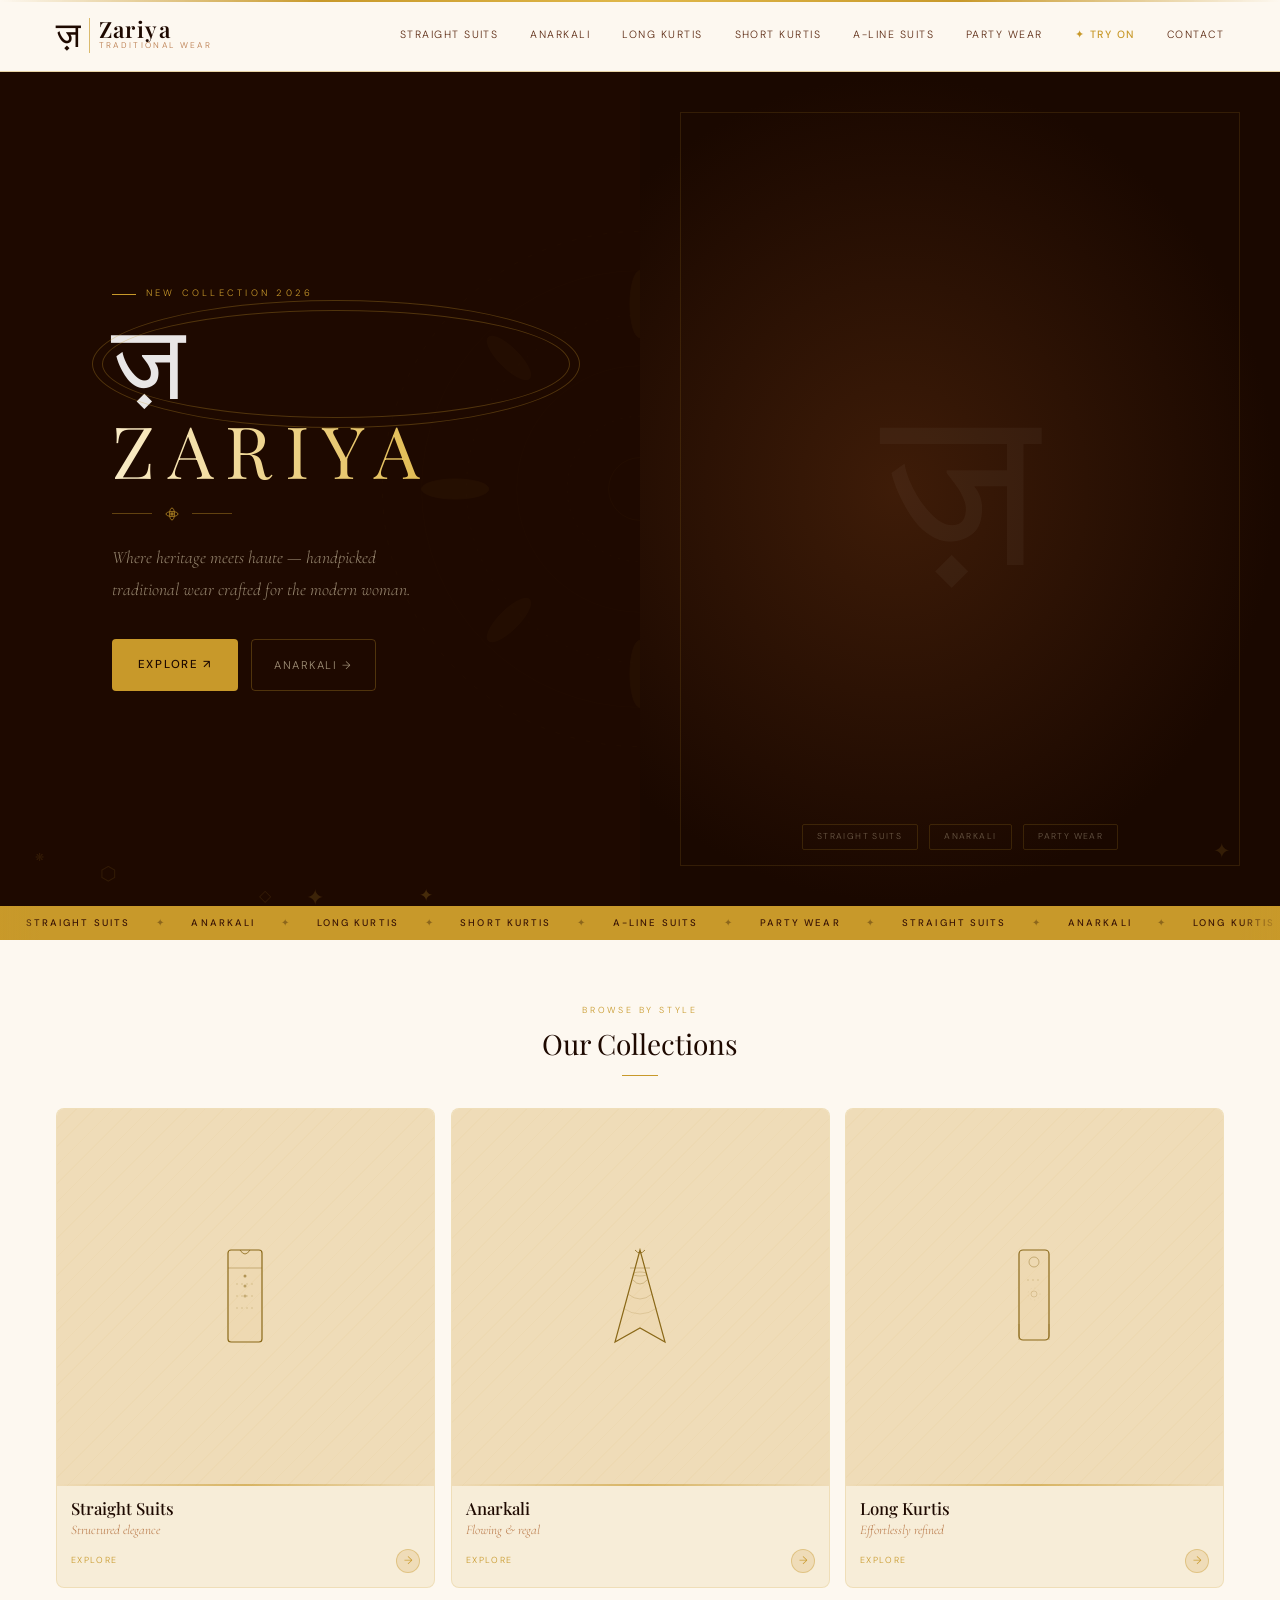
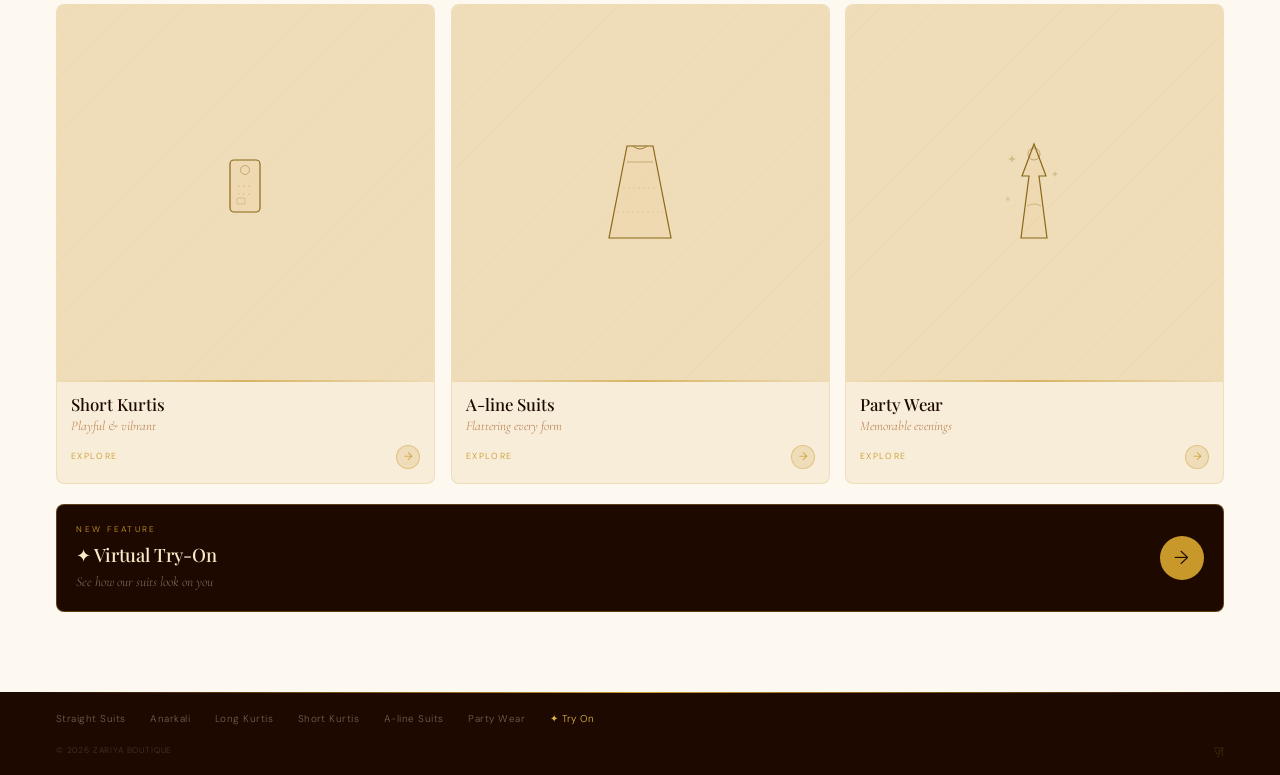
==== commit 416b28a2: "Update index.html" ====
--- a/index.html
+++ b/index.html
@@ -33,13 +33,13 @@
 @keyframes pgEnter{from{opacity:0;transform:translateY(16px)}to{opacity:1;transform:translateY(0)}}
 
 /* ── HEADER ── */
-.hdr{position:sticky;top:0;z-index:500;height:58px;display:flex;align-items:center;justify-content:space-between;padding:0 1.1rem;background:rgba(253,248,240,.95);backdrop-filter:blur(16px);-webkit-backdrop-filter:blur(16px);border-bottom:1px solid var(--b2);}
+.hdr{position:sticky;top:0;z-index:500;height:68px;display:flex;align-items:center;justify-content:space-between;padding:0 1.2rem;background:rgba(253,248,240,.95);backdrop-filter:blur(16px);-webkit-backdrop-filter:blur(16px);border-bottom:1px solid var(--b2);}
 .hdr::before{content:'';position:absolute;top:0;left:0;right:0;height:2px;background:linear-gradient(90deg,transparent,var(--gold),var(--gold2),var(--gold),transparent);}
 .logo{display:flex;align-items:center;gap:.5rem;cursor:pointer;}
-.logo-z{font-family:'Noto Serif Devanagari','Noto Serif',serif;font-size:1.75rem;color:var(--brown);line-height:1;}
+.logo-z{font-family:'Noto Serif Devanagari','Noto Serif',serif;font-size:2.2rem;color:var(--brown);line-height:1;}
 .logo-txt{border-left:1px solid var(--b3);padding-left:.55rem;}
-.logo-n{font-family:var(--ff-h);font-size:1.1rem;font-weight:500;color:var(--brown);letter-spacing:.06em;line-height:1;}
-.logo-s{font-family:var(--ff-u);font-size:.4rem;letter-spacing:.28em;color:var(--muted2);text-transform:uppercase;}
+.logo-n{font-family:var(--ff-h);font-size:1.4rem;font-weight:600;color:var(--brown);letter-spacing:.06em;line-height:1;}
+.logo-s{font-family:var(--ff-u);font-size:.52rem;letter-spacing:.28em;color:var(--muted2);text-transform:uppercase;}
 .burger{width:44px;height:44px;background:none;border:none;cursor:pointer;display:flex;flex-direction:column;align-items:center;justify-content:center;gap:5px;}
 .burger span{display:block;height:1.5px;background:var(--brown);transition:all .3s var(--ease);}
 .burger span:nth-child(1){width:20px;}
@@ -204,7 +204,7 @@
 .img-photo img{width:100%;height:100%;object-fit:cover;object-position:center top;display:block;transition:transform .6s var(--ease);}
 .img-num{position:absolute;top:.45rem;left:.45rem;width:20px;height:20px;border-radius:50%;background:rgba(200,153,42,.85);display:flex;align-items:center;justify-content:center;font-family:var(--ff-u);font-size:.48rem;font-weight:500;color:var(--brown);z-index:2;letter-spacing:0;}
 .img-info{padding:.65rem .75rem .75rem;background:var(--cream);border-top:2px solid var(--gold);flex:1;display:flex;flex-direction:column;gap:.12rem;}
-.img-name{font-family:var(--ff-h);font-size:1rem;font-weight:500;color:var(--brown);line-height:1.25;letter-spacing:.01em;}
+.img-name{font-family:var(--ff-h);font-size:1.15rem;font-weight:600;color:var(--brown);line-height:1.25;letter-spacing:.01em;}
 .img-sub{font-family:var(--ff-u);font-size:.52rem;letter-spacing:.12em;text-transform:uppercase;color:var(--gold);}
 
 /* loading */
@@ -253,7 +253,7 @@
 
 /* ── DESKTOP ── */
 @media(min-width:960px){
-  .hdr{padding:0 3.5rem;height:66px;}
+  .hdr{padding:0 3.5rem;height:72px;}
   .burger{display:none;}
   .drawer{display:none!important;}
   .dnav{display:flex;gap:2rem;align-items:center;}
@@ -281,6 +281,190 @@
   .ft{padding:1rem 3.5rem .8rem;}
   .ft-links{gap:.3rem .7rem;}
 }
+
+    /* ── TRY ON PAGE ── */
+    .tryon-hero{background:var(--brown);padding:2.5rem 1.4rem 2rem;position:relative;overflow:hidden;}
+    .tryon-hero::after{content:'';position:absolute;bottom:0;left:0;right:0;height:2px;background:linear-gradient(90deg,transparent,var(--gold),transparent);}
+    .tryon-hero-bg{position:absolute;inset:0;background:radial-gradient(ellipse at 70% 30%,rgba(200,153,42,.08),transparent 60%);}
+    .tryon-hero-wm{position:absolute;right:-.5rem;bottom:-1rem;font-family:'Noto Serif Devanagari',serif;font-size:8rem;color:rgba(255,255,255,.04);line-height:1;user-select:none;}
+    .tryon-hero-inner{position:relative;z-index:2;animation:bannerIn .6s var(--ease) both;}
+    .tryon-kicker{font-family:var(--ff-u);font-size:.55rem;letter-spacing:.28em;text-transform:uppercase;color:var(--gold);display:flex;align-items:center;gap:.55rem;margin-bottom:.5rem;}
+    .tryon-kicker::before{content:'';display:block;width:16px;height:1px;background:var(--gold);}
+    .tryon-h1{font-family:var(--ff-h);font-size:clamp(1.8rem,7vw,3rem);font-weight:500;color:var(--cream);margin-bottom:.3rem;}
+    .tryon-desc{font-family:var(--ff-b);font-size:.95rem;font-style:italic;color:rgba(250,236,200,.5);line-height:1.7;}
+
+    .tryon-wrap{padding:1.5rem 1rem 4rem;max-width:700px;margin:0 auto;}
+
+    /* Steps indicator */
+    .tryon-steps{display:flex;align-items:center;justify-content:center;gap:0;margin-bottom:2rem;}
+    .tryon-step{display:flex;flex-direction:column;align-items:center;gap:.3rem;flex:1;}
+    .tryon-step-num{width:32px;height:32px;border-radius:50%;background:var(--cream2);border:1.5px solid var(--b2);display:flex;align-items:center;justify-content:center;font-family:var(--ff-u);font-size:.72rem;font-weight:500;color:var(--muted2);transition:background .3s,border-color .3s,color .3s;}
+    .tryon-step.done .tryon-step-num,.tryon-step.active .tryon-step-num{background:var(--gold);border-color:var(--gold);color:var(--brown);}
+    .tryon-step-lbl{font-family:var(--ff-u);font-size:.5rem;letter-spacing:.12em;text-transform:uppercase;color:var(--muted2);text-align:center;}
+    .tryon-step.active .tryon-step-lbl{color:var(--gold);}
+    .tryon-step-line{flex:1;height:1px;background:var(--b1);margin:0 .3rem;margin-bottom:1.4rem;}
+    .tryon-step.done .tryon-step-line{background:var(--gold);}
+
+    /* Upload zones */
+    .tryon-card{background:var(--cream2);border:1.5px solid var(--b1);border-radius:8px;padding:1.2rem;margin-bottom:1rem;transition:border-color .25s;}
+    .tryon-card-head{font-family:var(--ff-h);font-size:1.1rem;font-weight:500;color:var(--brown);margin-bottom:.3rem;display:flex;align-items:center;gap:.5rem;}
+    .tryon-card-sub{font-family:var(--ff-u);font-size:.65rem;color:var(--muted2);letter-spacing:.05em;margin-bottom:1rem;line-height:1.6;}
+    .upload-zone{border:1.5px dashed var(--b2);border-radius:6px;padding:1.8rem 1rem;text-align:center;cursor:pointer;transition:border-color .25s,background .25s;position:relative;overflow:hidden;}
+    .upload-zone:active,.upload-zone.drag{border-color:var(--gold);background:rgba(200,153,42,.05);}
+    .upload-zone input{position:absolute;inset:0;opacity:0;cursor:pointer;width:100%;height:100%;}
+    .upload-icon{font-size:2rem;margin-bottom:.5rem;display:block;}
+    .upload-lbl{font-family:var(--ff-u);font-size:.72rem;font-weight:400;color:var(--muted2);letter-spacing:.06em;}
+    .upload-hint{font-family:var(--ff-u);font-size:.58rem;color:var(--muted2);opacity:.6;margin-top:.25rem;}
+    .upload-preview{width:100%;max-height:240px;object-fit:contain;border-radius:4px;margin-top:0;display:none;}
+    .upload-preview.show{display:block;margin-top:.8rem;}
+    .upload-clear{display:none;margin-top:.6rem;font-family:var(--ff-u);font-size:.6rem;letter-spacing:.1em;text-transform:uppercase;color:var(--gold);cursor:pointer;text-align:center;padding:.4rem;}
+    .upload-clear.show{display:block;}
+
+    /* Garment select */
+    .garment-input{width:100%;padding:.8rem 1rem;border:1.5px solid var(--b2);border-radius:6px;background:var(--cream);font-family:var(--ff-u);font-size:.85rem;color:var(--brown);outline:none;transition:border-color .25s;-webkit-appearance:none;}
+    .garment-input:focus{border-color:var(--gold);}
+    .garment-input::placeholder{color:var(--muted2);opacity:.6;}
+
+    /* Generate button */
+    .tryon-btn{width:100%;height:56px;background:var(--gold);border:none;border-radius:8px;font-family:var(--ff-u);font-size:.82rem;font-weight:500;letter-spacing:.16em;text-transform:uppercase;color:var(--brown);cursor:pointer;transition:background .2s,transform .15s;margin-top:.5rem;display:flex;align-items:center;justify-content:center;gap:.6rem;-webkit-tap-highlight-color:transparent;}
+    .tryon-btn:active{background:var(--gold2);transform:scale(.98);}
+    .tryon-btn:disabled{opacity:.45;cursor:not-allowed;}
+
+    /* Result area */
+    .tryon-result{display:none;margin-top:1.5rem;animation:pgEnter .4s var(--ease) both;}
+    .tryon-result.show{display:block;}
+    .result-card{background:var(--cream2);border:1.5px solid var(--b2);border-radius:8px;overflow:hidden;}
+    .result-img-wrap{position:relative;}
+    .result-img-wrap img{width:100%;display:block;max-height:70vh;object-fit:contain;background:var(--cream3);}
+    .result-badge{position:absolute;top:.6rem;left:.6rem;background:var(--gold);color:var(--brown);font-family:var(--ff-u);font-size:.5rem;letter-spacing:.18em;text-transform:uppercase;padding:.25rem .6rem;border-radius:3px;font-weight:500;}
+    .result-footer{padding:1rem 1.1rem;border-top:2px solid var(--gold);}
+    .result-name{font-family:var(--ff-h);font-size:1.05rem;font-weight:500;color:var(--brown);margin-bottom:.3rem;}
+    .result-note{font-family:var(--ff-b);font-size:.82rem;font-style:italic;color:var(--muted2);}
+    .result-actions{display:flex;gap:.6rem;margin-top:.8rem;}
+    .result-dl{flex:1;height:44px;background:var(--brown);color:var(--gold-pale);border:none;border-radius:6px;font-family:var(--ff-u);font-size:.65rem;letter-spacing:.14em;text-transform:uppercase;cursor:pointer;display:flex;align-items:center;justify-content:center;gap:.4rem;-webkit-tap-highlight-color:transparent;}
+    .result-dl:active{opacity:.8;}
+    .result-retry{flex:1;height:44px;background:var(--cream3);color:var(--muted2);border:1.5px solid var(--b2);border-radius:6px;font-family:var(--ff-u);font-size:.65rem;letter-spacing:.14em;text-transform:uppercase;cursor:pointer;-webkit-tap-highlight-color:transparent;}
+
+    /* Processing state */
+    .tryon-processing{display:none;text-align:center;padding:3rem 1.5rem;}
+    .tryon-processing.show{display:block;}
+    .proc-spinner{width:52px;height:52px;border:3px solid var(--b2);border-top-color:var(--gold);border-radius:50%;animation:spin2 .85s linear infinite;margin:0 auto 1.2rem;}
+    .proc-txt{font-family:var(--ff-h);font-size:1.2rem;color:var(--brown);margin-bottom:.4rem;}
+    .proc-sub{font-family:var(--ff-b);font-size:.9rem;font-style:italic;color:var(--muted2);}
+    .proc-steps{margin-top:1.2rem;display:flex;flex-direction:column;gap:.4rem;}
+    .proc-step{font-family:var(--ff-u);font-size:.62rem;letter-spacing:.1em;text-transform:uppercase;color:var(--muted2);display:flex;align-items:center;gap:.5rem;}
+    .proc-step-dot{width:6px;height:6px;border-radius:50%;background:var(--b2);flex-shrink:0;transition:background .3s;}
+    .proc-step.done .proc-step-dot{background:var(--gold);}
+
+    /* Error */
+    .tryon-error{display:none;padding:1.2rem;background:rgba(180,40,20,.06);border:1px solid rgba(180,40,20,.2);border-radius:6px;margin-top:.8rem;}
+    .tryon-error.show{display:block;}
+    .tryon-error p{font-family:var(--ff-u);font-size:.75rem;color:#8a2010;line-height:1.6;}
+
+    /* ── SUIT PICKER DROPDOWN ── */
+    .suit-picker{position:relative;margin-bottom:.5rem;}
+    .suit-picker-selected{
+      display:flex;align-items:center;justify-content:space-between;
+      padding:.85rem 1rem;border:1.5px solid var(--b2);border-radius:6px;
+      background:var(--cream);cursor:pointer;transition:border-color .25s;
+      font-family:var(--ff-u);font-size:.88rem;color:var(--brown);
+      -webkit-tap-highlight-color:transparent;
+      user-select:none;
+    }
+    .suit-picker-selected:active,.suit-picker.open .suit-picker-selected{border-color:var(--gold);}
+    #suitPickerLabel{flex:1;color:var(--brown);}
+    #suitPickerLabel.placeholder{color:var(--muted2);opacity:.7;}
+    .suit-picker-arrow{color:var(--gold);transition:transform .25s;font-size:.75rem;flex-shrink:0;}
+    .suit-picker.open .suit-picker-arrow{transform:rotate(180deg);}
+
+    .suit-picker-dropdown{
+      display:none;position:absolute;top:calc(100% + 4px);left:0;right:0;
+      background:var(--cream);border:1.5px solid var(--gold);border-radius:8px;
+      z-index:200;max-height:55vh;overflow-y:auto;
+      box-shadow:0 8px 40px rgba(15,7,2,.18);
+      -webkit-overflow-scrolling:touch;
+    }
+    .suit-picker.open .suit-picker-dropdown{display:block;animation:dpIn .2s var(--ease) both;}
+    @keyframes dpIn{from{opacity:0;transform:translateY(-8px)}to{opacity:1;transform:translateY(0)}}
+
+    .suit-picker-family{padding:.2rem 0;}
+    .suit-family-head{
+      padding:.6rem 1rem .4rem;
+      font-family:var(--ff-u);font-size:.52rem;letter-spacing:.28em;
+      text-transform:uppercase;color:var(--gold);font-weight:500;
+      border-bottom:1px solid var(--b1);background:rgba(200,153,42,.04);
+      position:sticky;top:0;z-index:1;
+    }
+    .suit-option{
+      padding:.8rem 1rem;
+      font-family:var(--ff-u);font-size:.82rem;color:var(--brown);
+      cursor:pointer;transition:background .15s,color .15s;
+      border-bottom:1px solid rgba(200,153,42,.06);
+      display:flex;align-items:center;gap:.6rem;
+      -webkit-tap-highlight-color:transparent;
+    }
+    .suit-option:last-child{border-bottom:none;}
+    .suit-option::before{content:'›';color:var(--gold);opacity:.4;font-size:.9rem;}
+    .suit-option:active,.suit-option.selected{background:rgba(200,153,42,.1);color:var(--brown2);}
+    .suit-option.selected::after{content:'✓';margin-left:auto;color:var(--gold);font-size:.8rem;}
+
+    /* Tips */
+    .tryon-tips{background:var(--cream2);border:1px solid var(--b1);border-radius:8px;padding:1rem 1.1rem;margin-top:1rem;}
+    .tryon-tips h4{font-family:var(--ff-h);font-size:.95rem;color:var(--brown);margin-bottom:.6rem;display:flex;align-items:center;gap:.4rem;}
+    .tryon-tips ul{list-style:none;display:flex;flex-direction:column;gap:.4rem;}
+    .tryon-tips li{font-family:var(--ff-u);font-size:.68rem;color:var(--muted2);line-height:1.5;display:flex;align-items:flex-start;gap:.5rem;}
+    .tryon-tips li::before{content:'✦';color:var(--gold);font-size:.5rem;margin-top:.2rem;flex-shrink:0;}
+
+    @media(min-width:960px){
+      .tryon-wrap{padding:2.5rem 2rem 6rem;}
+    }
+
+/* Skeleton loading */
+.skel-grid{display:grid;grid-template-columns:1fr 1fr;gap:.6rem;padding:.5rem 0;}
+.skel-card{border-radius:6px;overflow:hidden;border:1px solid var(--b1);}
+.skel-img{width:100%;aspect-ratio:3/4;background:linear-gradient(90deg,var(--cream2) 25%,var(--cream3) 50%,var(--cream2) 75%);background-size:200% 100%;animation:skelA 1.4s linear infinite;}
+.skel-txt{height:14px;margin:10px 10px 5px;border-radius:3px;background:linear-gradient(90deg,var(--cream2) 25%,var(--cream3) 50%,var(--cream2) 75%);background-size:200% 100%;animation:skelA 1.4s linear infinite .1s;}
+.skel-txt2{height:10px;width:55%;margin:0 10px 12px;border-radius:3px;background:linear-gradient(90deg,var(--cream2) 25%,var(--cream3) 50%,var(--cream2) 75%);background-size:200% 100%;animation:skelA 1.4s linear infinite .2s;}
+@keyframes skelA{0%{background-position:200% 0}100%{background-position:-200% 0}}
+@media(min-width:580px){.skel-grid{grid-template-columns:repeat(3,1fr);}}
+@media(min-width:960px){.skel-grid{grid-template-columns:repeat(4,1fr);gap:.85rem;}}
+
+/* Contact page */
+.contact-hero{background:var(--brown);padding:3rem 1.4rem 2.5rem;position:relative;overflow:hidden;}
+.contact-hero::after{content:'';position:absolute;bottom:0;left:0;right:0;height:2px;background:linear-gradient(90deg,transparent,var(--gold),transparent);}
+.contact-hero-bg{position:absolute;inset:0;background:radial-gradient(ellipse at 70% 30%,rgba(200,153,42,.08),transparent 60%);}
+.contact-hero-wm{position:absolute;right:-.5rem;bottom:-1rem;font-family:'Noto Serif Devanagari',serif;font-size:8rem;color:rgba(255,255,255,.04);line-height:1;user-select:none;}
+.contact-inner{position:relative;z-index:2;}
+.contact-kicker{font-family:var(--ff-u);font-size:.55rem;letter-spacing:.28em;text-transform:uppercase;color:var(--gold);display:flex;align-items:center;gap:.55rem;margin-bottom:.5rem;}
+.contact-kicker::before{content:'';display:block;width:16px;height:1px;background:var(--gold);}
+.contact-h1{font-family:var(--ff-h);font-size:clamp(2rem,8vw,3.2rem);font-weight:500;color:var(--cream);margin-bottom:.3rem;}
+.contact-sub{font-family:var(--ff-b);font-size:.95rem;font-style:italic;color:rgba(250,236,200,.5);line-height:1.7;}
+.contact-wrap{padding:2rem 1.2rem 4rem;}
+.contact-card{background:var(--cream2);border:1.5px solid var(--b2);border-radius:12px;overflow:hidden;margin-bottom:1rem;animation:pgEnter .45s var(--ease) both;}
+.contact-card:nth-child(2){animation-delay:.12s;}.contact-card:nth-child(3){animation-delay:.24s;}
+.contact-card-head{background:var(--brown2);padding:1rem 1.2rem;display:flex;align-items:center;gap:.8rem;}
+.contact-card-icon{width:40px;height:40px;border-radius:50%;background:rgba(200,153,42,.2);border:1px solid rgba(200,153,42,.4);display:flex;align-items:center;justify-content:center;font-size:1.2rem;flex-shrink:0;}
+.contact-card-title{font-family:var(--ff-h);font-size:1.15rem;color:var(--gold-pale);font-weight:500;}
+.contact-card-body{padding:1.2rem;}
+.contact-phone-num{font-family:var(--ff-h);font-size:clamp(1.6rem,7vw,2.6rem);font-weight:700;color:var(--brown);letter-spacing:.04em;text-align:center;padding:1rem 0 .3rem;}
+.contact-phone-sub{font-family:var(--ff-u);font-size:.62rem;letter-spacing:.2em;text-transform:uppercase;color:var(--muted2);text-align:center;margin-bottom:1.2rem;}
+.contact-actions{display:flex;flex-direction:column;gap:.7rem;}
+.cbtn{display:flex;align-items:center;justify-content:center;gap:.6rem;height:54px;border-radius:8px;font-family:var(--ff-u);font-size:.82rem;font-weight:500;letter-spacing:.1em;text-transform:uppercase;text-decoration:none;border:none;cursor:pointer;-webkit-tap-highlight-color:transparent;transition:opacity .2s,transform .15s;}
+.cbtn:active{transform:scale(.97);opacity:.85;}
+.cbtn-call{background:#25D366;color:#fff;}
+.cbtn-wa{background:#128C7E;color:#fff;}
+.cbtn-sms{background:var(--brown);color:var(--gold-pale);border:1.5px solid var(--b2);}
+.contact-row{display:flex;justify-content:space-between;align-items:center;padding:.65rem 0;border-bottom:1px solid var(--b1);}
+.contact-row:last-child{border-bottom:none;}
+.contact-row-lbl{font-family:var(--ff-u);font-size:.65rem;letter-spacing:.1em;text-transform:uppercase;color:var(--muted2);}
+.contact-row-val{font-family:var(--ff-h);font-size:.95rem;color:var(--brown);}
+.contact-cat-grid{display:grid;grid-template-columns:1fr 1fr;gap:.5rem;}
+.ccatbtn{padding:.75rem;background:var(--cream3);border-radius:6px;cursor:pointer;font-family:var(--ff-h);font-size:.9rem;color:var(--brown);border:1px solid var(--b1);text-align:center;-webkit-tap-highlight-color:transparent;}
+.ccatbtn:active{border-color:var(--gold);}
+.contact-quote{text-align:center;padding:1.5rem 1rem;}
+.contact-quote p{font-family:var(--ff-b);font-size:1.1rem;font-style:italic;color:var(--brown2);line-height:1.8;}
+.contact-quote-rule{width:40px;height:1.5px;background:var(--gold);margin:.8rem auto 0;}
+@media(min-width:960px){.contact-wrap{padding:3rem 3.5rem 6rem;max-width:800px;margin:0 auto;}.contact-actions{flex-direction:row;}.cbtn{flex:1;}}
 @keyframes mqRoll{from{transform:translateX(0)}to{transform:translateX(-50%)}}
 </style>
 </head>
@@ -302,6 +486,8 @@
     <a onclick="go('short-kurtis')">Short Kurtis</a>
     <a onclick="go('aline-suits')">A-line Suits</a>
     <a onclick="go('party-wear')">Party Wear</a>
+    <a onclick="go('tryon')" style="color:var(--gold);font-weight:500">✦ Try On</a>
+    <a onclick="go('contact')">Contact</a>
   </nav>
   <button class="burger" id="burger" onclick="toggleDrawer()" aria-label="Menu"><span></span><span></span><span></span></button>
 </header>
@@ -336,6 +522,14 @@
     <div class="dnav-lnk" onclick="go('party-wear')">
       <div class="dnav-lnk-l"><div class="dnav-icon"><svg viewBox="0 0 24 24" fill="none" stroke="rgba(200,153,42,.7)" stroke-width="1.2"><path d="M12 2L9 10H4L8 15 6 22 12 18 18 22 16 15 20 10H15L12 2Z"/></svg></div><div><div class="dnav-lnk-name">Party Wear</div><div class="dnav-lnk-sub">Memorable evenings</div></div></div>
       <span class="dnav-arr">›</span>
+    </div>
+    <div class="dnav-lnk" onclick="go('contact')">
+      <div class="dnav-lnk-l"><div class="dnav-icon"><svg viewBox="0 0 24 24" fill="none" stroke="rgba(200,153,42,.7)" stroke-width="1.2"><path d="M22 16.92v3a2 2 0 01-2.18 2 19.79 19.79 0 01-8.63-3.07A19.5 19.5 0 013.07 9.81 19.79 19.79 0 012 1.18 2 2 0 014 0h3a2 2 0 012 1.72c.127.96.361 1.903.7 2.81a2 2 0 01-.45 2.11L8.09 7.91a16 16 0 006 6l1.27-1.27a2 2 0 012.11-.45c.907.339 1.85.573 2.81.7A2 2 0 0122 16.92z"/></svg></div><div><div class="dnav-lnk-name">Contact Us</div><div class="dnav-lnk-sub">Get in touch</div></div></div>
+      <span class="dnav-arr">&#8250;</span>
+    </div>
+    <div class="dnav-lnk" onclick="go('tryon')" style="background:rgba(200,153,42,.06);border-top:1px solid rgba(200,153,42,.2)">
+      <div class="dnav-lnk-l"><div class="dnav-icon" style="background:rgba(200,153,42,.2);border-color:rgba(200,153,42,.5)"><svg viewBox="0 0 24 24" fill="none" stroke="rgba(200,153,42,.9)" stroke-width="1.2"><circle cx="12" cy="8" r="4"/><path d="M4 20c0-4 3.6-7 8-7s8 3 8 7"/><path d="M16 14l2 2 4-4" stroke-width="1.5"/></svg></div><div><div class="dnav-lnk-name" style="color:var(--gold2)">✦ Try On</div><div class="dnav-lnk-sub">See how it looks on you</div></div></div>
+      <span class="dnav-arr" style="color:var(--gold)">›</span>
     </div>
   </div>
   <div class="drawer-foot"><p>Heritage craftsmanship for the modern woman.</p></div>
@@ -536,6 +730,17 @@
       </div>
 
     </div>
+
+    <!-- Try On CTA banner -->
+    <div onclick="go('tryon')" style="margin-top:1.2rem;background:var(--brown);border-radius:8px;padding:1.2rem 1.2rem;display:flex;align-items:center;justify-content:space-between;cursor:pointer;border:1.5px solid var(--b2);-webkit-tap-highlight-color:transparent;">
+      <div>
+        <div style="font-family:var(--ff-u);font-size:.52rem;letter-spacing:.28em;text-transform:uppercase;color:var(--gold);margin-bottom:.3rem;">New Feature</div>
+        <div style="font-family:var(--ff-h);font-size:1.15rem;font-weight:500;color:var(--gold-pale);">✦ Virtual Try-On</div>
+        <div style="font-family:var(--ff-b);font-size:.85rem;font-style:italic;color:rgba(250,236,200,.45);margin-top:.2rem;">See how our suits look on you</div>
+      </div>
+      <div style="width:44px;height:44px;border-radius:50%;background:var(--gold);display:flex;align-items:center;justify-content:center;font-size:1.2rem;flex-shrink:0;">→</div>
+    </div>
+
   </section>
 
   <footer class="ft">
@@ -545,7 +750,8 @@
       <span class="ft-a" onclick="go('long-kurtis')">Long Kurtis</span><span class="ft-sep">·</span>
       <span class="ft-a" onclick="go('short-kurtis')">Short Kurtis</span><span class="ft-sep">·</span>
       <span class="ft-a" onclick="go('aline-suits')">A-line Suits</span><span class="ft-sep">·</span>
-      <span class="ft-a" onclick="go('party-wear')">Party Wear</span>
+      <span class="ft-a" onclick="go('party-wear')">Party Wear</span><span class="ft-sep">·</span>
+      <span class="ft-a" onclick="go('tryon')" style="color:var(--gold2)">✦ Try On</span>
     </div>
     <div class="ft-bot"><span class="ft-copy">© 2026 Zariya Boutique</span><span class="ft-orn">ज़</span></div>
   </footer>
@@ -581,6 +787,236 @@
   </footer>
 </div>
 
+
+<!-- ════ TRY ON PAGE ════ -->
+<div id="page-tryon" class="page">
+  <div class="tryon-hero">
+    <div class="tryon-hero-bg"></div>
+    <div class="tryon-hero-wm">ज़</div>
+    <div class="tryon-hero-inner">
+      <p class="tryon-kicker">Virtual Experience</p>
+      <h1 class="tryon-h1">Try On</h1>
+      <p class="tryon-desc">Upload your photo and see how our suits look on you — powered by AI.</p>
+    </div>
+  </div>
+
+  <div class="tryon-wrap">
+
+    <!-- Steps -->
+    <div class="tryon-steps">
+      <div class="tryon-step active" id="step1">
+        <div class="tryon-step-num">1</div>
+        <div class="tryon-step-lbl">Your Photo</div>
+      </div>
+      <div class="tryon-step-line" id="line12"></div>
+      <div class="tryon-step" id="step2">
+        <div class="tryon-step-num">2</div>
+        <div class="tryon-step-lbl">Choose Suit</div>
+      </div>
+      <div class="tryon-step-line" id="line23"></div>
+      <div class="tryon-step" id="step3">
+        <div class="tryon-step-num">3</div>
+        <div class="tryon-step-lbl">See Result</div>
+      </div>
+    </div>
+
+    <!-- Step 1: Upload photo -->
+    <div class="tryon-card" id="card-photo">
+      <div class="tryon-card-head">
+        <span>📸</span> Your Photo
+      </div>
+      <div class="tryon-card-sub">Upload a clear full-body photo standing straight. Best results with plain background and good lighting.</div>
+      <div class="upload-zone" id="personZone">
+        <input type="file" accept="image/*" id="personInput" onchange="handlePersonUpload(this)"/>
+        <span class="upload-icon">🧍</span>
+        <div class="upload-lbl">Tap to upload your photo</div>
+        <div class="upload-hint">JPG, PNG · Full body · Good lighting</div>
+      </div>
+      <img class="upload-preview" id="personPreview" alt="Your photo"/>
+      <div class="upload-clear" id="personClear" onclick="clearPerson()">✕ Remove photo</div>
+    </div>
+
+    <!-- Step 2: Choose suit -->
+    <div class="tryon-card" id="card-suit">
+      <div class="tryon-card-head">
+        <span>👗</span> Choose a Suit
+      </div>
+      <div class="tryon-card-sub">Pick any suit from our collection — the garment photo loads automatically. Or upload your own garment image below.</div>
+
+      <!-- Custom dropdown -->
+      <div class="suit-picker" id="suitPicker">
+        <div class="suit-picker-selected" id="suitPickerSelected" onclick="toggleSuitPicker()">
+          <span id="suitPickerLabel">Select a suit style…</span>
+          <span class="suit-picker-arrow" id="suitPickerArrow">▾</span>
+        </div>
+        <div class="suit-picker-dropdown" id="suitPickerDropdown">
+
+          <!-- Populated dynamically from Google Drive -->
+          <div id="suitPickerLoading" style="padding:2rem;text-align:center;">
+            <div style="width:28px;height:28px;border:2px solid rgba(200,153,42,.3);border-top-color:var(--gold);border-radius:50%;animation:spin2 .8s linear infinite;margin:0 auto .8rem;"></div>
+            <div style="font-family:var(--ff-u);font-size:.65rem;letter-spacing:.15em;text-transform:uppercase;color:var(--muted2);">Loading suits…</div>
+          </div>
+
+        </div>
+      </div>
+
+      <!-- Hidden actual value -->
+      <input type="hidden" id="suitName" value=""/>
+
+      <div style="font-family:var(--ff-u);font-size:.62rem;letter-spacing:.12em;text-transform:uppercase;color:var(--muted2);margin:.9rem 0 .5rem;text-align:center;">— or upload your own garment —</div>
+
+      <div class="upload-zone" id="garmentZone">
+        <input type="file" accept="image/*" id="garmentInput" onchange="handleGarmentUpload(this)"/>
+        <span class="upload-icon">👘</span>
+        <div class="upload-lbl">Upload suit image</div>
+        <div class="upload-hint">Photo of the garment on white/plain bg</div>
+      </div>
+      <img class="upload-preview" id="garmentPreview" alt="Suit"/>
+      <div class="upload-clear" id="garmentClear" onclick="clearGarment()">✕ Remove garment</div>
+    </div>
+
+    <!-- Generate button -->
+    <button class="tryon-btn" id="tryonBtn" onclick="runTryon()" disabled>
+      <span>✦</span> Generate Try-On
+    </button>
+
+    <!-- Processing -->
+    <div class="tryon-processing" id="tryonProcessing">
+      <div class="proc-spinner"></div>
+      <div class="proc-txt" id="procTxt">Generating your look…</div>
+      <div class="proc-sub">This takes about 30–60 seconds</div>
+      <div class="proc-steps">
+        <div class="proc-step" id="ps1"><div class="proc-step-dot"></div>Analysing your photo</div>
+        <div class="proc-step" id="ps2"><div class="proc-step-dot"></div>Processing garment details</div>
+        <div class="proc-step" id="ps3"><div class="proc-step-dot"></div>Fitting suit to your body</div>
+        <div class="proc-step" id="ps4"><div class="proc-step-dot"></div>Adjusting lighting & tone</div>
+      </div>
+    </div>
+
+    <!-- Error -->
+    <div class="tryon-error" id="tryonError">
+      <p id="tryonErrorMsg"></p>
+    </div>
+
+    <!-- Result -->
+    <div class="tryon-result" id="tryonResult">
+      <div class="result-card">
+        <div class="result-img-wrap">
+          <img id="resultImg" src="" alt="Try-on result"/>
+          <div class="result-badge">✦ Zariya Try-On</div>
+        </div>
+        <div class="result-footer">
+          <div class="result-name" id="resultName"></div>
+          <div class="result-note">AI-generated preview — actual product may vary slightly.</div>
+          <div class="result-actions">
+            <button class="result-dl" onclick="downloadResult()">⬇ Save Image</button>
+            <button class="result-retry" onclick="retryTryon()">↩ Try Again</button>
+          </div>
+        </div>
+      </div>
+    </div>
+
+    <!-- Tips -->
+    <div class="tryon-tips">
+      <h4>✦ Tips for best results</h4>
+      <ul>
+        <li>Stand straight, face forward, arms slightly away from body</li>
+        <li>Use a plain or simple background — outdoors or white wall works great</li>
+        <li>Make sure your full body (head to feet) is visible</li>
+        <li>Good natural lighting gives the most realistic result</li>
+        <li>For the garment, a flat-lay or mannequin photo works best</li>
+      </ul>
+    </div>
+
+  </div>
+
+  <footer class="ft">
+    <div class="ft-links">
+      <span class="ft-a" onclick="go('straight-suits')">Straight Suits</span><span class="ft-sep">·</span>
+      <span class="ft-a" onclick="go('anarkali')">Anarkali</span><span class="ft-sep">·</span>
+      <span class="ft-a" onclick="go('long-kurtis')">Long Kurtis</span><span class="ft-sep">·</span>
+      <span class="ft-a" onclick="go('short-kurtis')">Short Kurtis</span><span class="ft-sep">·</span>
+      <span class="ft-a" onclick="go('aline-suits')">A-line Suits</span><span class="ft-sep">·</span>
+      <span class="ft-a" onclick="go('party-wear')">Party Wear</span>
+    </div>
+    <div class="ft-bot"><span class="ft-copy">© 2026 Zariya Boutique</span><span class="ft-orn">ज़</span></div>
+  </footer>
+</div>
+
+
+<!-- CONTACT PAGE -->
+<div id="page-contact" class="page">
+  <div class="contact-hero">
+    <div class="contact-hero-bg"></div>
+    <div class="contact-hero-wm">&#2332;&#2492;</div>
+    <div class="contact-inner">
+      <p class="contact-kicker">Reach Out</p>
+      <h1 class="contact-h1">Contact Us</h1>
+      <p class="contact-sub">We would love to hear from you.</p>
+    </div>
+  </div>
+  <div class="contact-wrap">
+    <div class="contact-card">
+      <div class="contact-card-head">
+        <div class="contact-card-icon">&#128222;</div>
+        <div class="contact-card-title">Call or WhatsApp</div>
+      </div>
+      <div class="contact-card-body">
+        <div class="contact-phone-num">+49 179 4099 206</div>
+        <div class="contact-phone-sub">Available for calls &amp; WhatsApp</div>
+        <div class="contact-actions">
+          <a class="cbtn cbtn-call" href="tel:+491794099206">&#128222;&nbsp; Call Now</a>
+          <a class="cbtn cbtn-wa" href="https://wa.me/+491794099206?text=Hii!%20I%20found%20your%20boutique%20Zariya%20and%20I%20am%20interested%20in%20your%20traditional%20wear%20collection." target="_blank">&#128172;&nbsp; WhatsApp</a>
+          <a class="cbtn cbtn-sms" href="sms:+491794099206">&#9993;&nbsp; Send SMS</a>
+        </div>
+      </div>
+    </div>
+    <div class="contact-card">
+      <div class="contact-card-head">
+        <div class="contact-card-icon">&#128336;</div>
+        <div class="contact-card-title">Availability</div>
+      </div>
+      <div class="contact-card-body">
+        <div class="contact-row"><span class="contact-row-lbl">Mon &ndash; Fri</span><span class="contact-row-val">10:00 &ndash; 19:00</span></div>
+        <div class="contact-row"><span class="contact-row-lbl">Saturday</span><span class="contact-row-val">11:00 &ndash; 17:00</span></div>
+        <div class="contact-row"><span class="contact-row-lbl">Sunday</span><span class="contact-row-val">By Appointment</span></div>
+        <div class="contact-row"><span class="contact-row-lbl">WhatsApp</span><span class="contact-row-val">Anytime &#128155;</span></div>
+      </div>
+    </div>
+    <div class="contact-card">
+      <div class="contact-card-head">
+        <div class="contact-card-icon">&#128248;</div>
+        <div class="contact-card-title">Browse Collections</div>
+      </div>
+      <div class="contact-card-body">
+        <div class="contact-cat-grid">
+          <div class="ccatbtn" onclick="go('straight-suits')">Straight Suits</div>
+          <div class="ccatbtn" onclick="go('anarkali')">Anarkali</div>
+          <div class="ccatbtn" onclick="go('long-kurtis')">Long Kurtis</div>
+          <div class="ccatbtn" onclick="go('short-kurtis')">Short Kurtis</div>
+          <div class="ccatbtn" onclick="go('aline-suits')">A-line Suits</div>
+          <div class="ccatbtn" onclick="go('party-wear')">Party Wear</div>
+        </div>
+      </div>
+    </div>
+    <div class="contact-quote">
+      <p>&ldquo;Every outfit tells a story &mdash; let us help you find yours.&rdquo;</p>
+      <div class="contact-quote-rule"></div>
+    </div>
+  </div>
+  <footer class="ft">
+    <div class="ft-links">
+      <span class="ft-a" onclick="go('straight-suits')">Straight Suits</span><span class="ft-sep">&middot;</span>
+      <span class="ft-a" onclick="go('anarkali')">Anarkali</span><span class="ft-sep">&middot;</span>
+      <span class="ft-a" onclick="go('long-kurtis')">Long Kurtis</span><span class="ft-sep">&middot;</span>
+      <span class="ft-a" onclick="go('short-kurtis')">Short Kurtis</span><span class="ft-sep">&middot;</span>
+      <span class="ft-a" onclick="go('aline-suits')">A-line Suits</span><span class="ft-sep">&middot;</span>
+      <span class="ft-a" onclick="go('party-wear')">Party Wear</span><span class="ft-sep">&middot;</span>
+      <span class="ft-a" onclick="go('tryon')" style="color:var(--gold2)">&#10022; Try On</span>
+    </div>
+    <div class="ft-bot"><span class="ft-copy">&copy; 2026 Zariya Boutique</span><span class="ft-orn">&#2332;&#2492;</span></div>
+  </footer>
+</div>
 <!-- LIGHTBOX -->
 <div class="lb" id="lb">
   <div class="lb-hdr"><span class="lb-ct" id="lbCt"></span><button class="lb-x" onclick="lbX()">✕</button></div>
@@ -649,6 +1085,16 @@
     document.getElementById('page-home').classList.add('active');
     document.getElementById('page-home').classList.add('page-enter');
     setTimeout(()=>document.getElementById('page-home').classList.remove('page-enter'),500);
+  } else if(page==='tryon'){
+    document.getElementById('page-tryon').classList.add('active');
+    document.getElementById('page-tryon').classList.add('page-enter');
+    setTimeout(()=>document.getElementById('page-tryon').classList.remove('page-enter'),500);
+    document.title='Try On — Zariya';
+  } else if(page==='contact'){
+    document.getElementById('page-contact').classList.add('active');
+    document.getElementById('page-contact').classList.add('page-enter');
+    setTimeout(()=>document.getElementById('page-contact').classList.remove('page-enter'),500);
+    document.title='Contact — Zariya';
   } else {
     const c=CATS[page];if(!c)return;
     document.getElementById('catTitle').textContent=c.label;
@@ -700,7 +1146,10 @@
 // ── Gallery loader ───────────────────────────────────────────
 async function loadGallery(id){
   const box=document.getElementById('galContainer'),bar=document.getElementById('galBar');
-  box.innerHTML='<div class="loading"><div class="ld-ring"></div><p class="ld-t">Loading collection…</p></div>';
+  const skN=window.innerWidth>=960?8:window.innerWidth>=580?6:4;
+  let skH='<div class="skel-grid">';
+  for(let i=0;i<skN;i++)skH+='<div class="skel-card"><div class="skel-img"></div><div class="skel-txt"></div><div class="skel-txt2"></div></div>';
+  box.innerHTML=skH+'</div>';
   if(bar)bar.innerHTML='';
   try{
     const r=await fetch(API+'?category='+id);
@@ -760,6 +1209,374 @@
 lbW.addEventListener('touchstart',e=>{_tx=e.touches[0].clientX;},{passive:true});
 lbW.addEventListener('touchend',e=>{if(Math.abs(e.changedTouches[0].clientX-_tx)>46)lbS(e.changedTouches[0].clientX-_tx<0?1:-1);},{passive:true});
 document.getElementById('lb').addEventListener('click',e=>{if(e.target===document.getElementById('lb'))lbX();});
+
+
+// ══ SUIT PICKER ══════════════════════════════════════════════
+let _selectedSuit = '';
+let _selectedCat  = '';
+
+function toggleSuitPicker(){
+  const picker = document.getElementById('suitPicker');
+  const isOpen = picker.classList.contains('open');
+  if(isOpen){ closeSuitPicker(); }
+  else {
+    picker.classList.add('open');
+    // Load suits from Drive if not yet loaded
+    if(!_suitsLoaded) loadSuitNames();
+    // Scroll selected option into view
+    const sel = picker.querySelector('.suit-option.selected');
+    if(sel) setTimeout(()=>sel.scrollIntoView({block:'nearest'}), 80);
+  }
+}
+
+function closeSuitPicker(){
+  document.getElementById('suitPicker').classList.remove('open');
+}
+
+function pickSuit(el, suitName, catId, imgUrl){
+  // Deselect all
+  document.querySelectorAll('.suit-option').forEach(o=>o.classList.remove('selected'));
+  el.classList.add('selected');
+
+  _selectedSuit = suitName;
+  _selectedCat  = catId;
+
+  // Update hidden input
+  document.getElementById('suitName').value = suitName;
+
+  // Update selected label
+  const lbl = document.getElementById('suitPickerLabel');
+  lbl.textContent = suitName;
+  lbl.classList.remove('placeholder');
+
+  closeSuitPicker();
+
+  // Auto-fill garment image from Drive URL if available
+  if(imgUrl){
+    autoFillGarment(imgUrl, suitName);
+  }
+
+  updateStep2();
+}
+
+async function autoFillGarment(url, name){
+  // Show a mini loading state in garment zone
+  const zone = document.getElementById('garmentZone');
+  const prev = document.getElementById('garmentPreview');
+  const clr  = document.getElementById('garmentClear');
+
+  if(prev){
+    prev.src = url;
+    prev.classList.add('show');
+    prev.alt = name;
+  }
+  if(clr) clr.classList.add('show');
+  if(zone) zone.style.display = 'none';
+
+  // Fetch as blob to convert to base64 for the API
+  try {
+    const resp = await fetch(url);
+    const blob = await resp.blob();
+    const reader = new FileReader();
+    reader.onload = e => { garmentB64 = e.target.result; checkReady(); };
+    reader.readAsDataURL(blob);
+  } catch(e) {
+    // If CORS blocks it, just set the URL string — we'll use it in the API call
+    garmentB64 = url;
+    checkReady();
+  }
+}
+
+// Close picker when clicking outside
+document.addEventListener('click', e=>{
+  const picker = document.getElementById('suitPicker');
+  if(picker && !picker.contains(e.target)) closeSuitPicker();
+});
+
+// ══ TRY ON ════════════════════════════════════════════════════
+let personB64=null, garmentB64=null, resultBlob=null;
+let _suitsLoaded = false;
+
+// ── Load real suit names from all Drive folders ────────────────
+async function loadSuitNames(){
+  const dd = document.getElementById('suitPickerDropdown');
+  const loader = document.getElementById('suitPickerLoading');
+  if(!dd) return;
+
+  const CAT_ORDER = [
+    {id:'straight-suits', label:'Straight Suits'},
+    {id:'anarkali',       label:'Anarkali'},
+    {id:'long-kurtis',   label:'Long Kurtis'},
+    {id:'short-kurtis',  label:'Short Kurtis'},
+    {id:'aline-suits',   label:'A-line Suits'},
+    {id:'party-wear',    label:'Party Wear'},
+  ];
+
+  try {
+    // Fetch all categories in parallel
+    const results = await Promise.all(
+      CAT_ORDER.map(cat =>
+        fetch(API + '?category=' + cat.id)
+          .then(r => r.json())
+          .then(data => ({ cat, images: data.images || [] }))
+          .catch(() => ({ cat, images: [] }))
+      )
+    );
+
+    // Remove loader
+    if(loader) loader.remove();
+
+    let totalSuits = 0;
+
+    results.forEach(({ cat, images }) => {
+      if(!images.length) return;
+
+      // Build family block
+      const family = document.createElement('div');
+      family.className = 'suit-picker-family';
+
+      const head = document.createElement('div');
+      head.className = 'suit-family-head';
+      head.textContent = cat.label;
+      family.appendChild(head);
+
+      images.forEach(img => {
+        // Clean filename into readable suit name
+        const raw = img.name || '';
+        const cleanName = raw
+          .replace(/\.[^.]+$/, '')           // remove extension
+          .replace(/WhatsApp Image \d{4}-\d{2}-\d{2} at \d{2}\.\d{2}\.\d{2}(\s*\(\d+\))?/i, '')
+          .replace(/[_\-]+/g, ' ')
+          .trim();
+
+        // Skip if name is empty after cleaning (WhatsApp auto names)
+        if(!cleanName || cleanName.length < 2) return;
+
+        const opt = document.createElement('div');
+        opt.className = 'suit-option';
+        opt.textContent = cleanName;
+        opt._suitName = cleanName;
+        opt._catId    = cat.id;
+        opt._imgUrl   = img.url;
+        opt.addEventListener('click', () => pickSuit(opt, cleanName, cat.id, img.url));
+        family.appendChild(opt);
+        totalSuits++;
+      });
+
+      // Only append family if it has options
+      if(family.querySelectorAll('.suit-option').length > 0) {
+        dd.appendChild(family);
+      }
+    });
+
+    if(totalSuits === 0){
+      dd.innerHTML = '<div style="padding:1.5rem;text-align:center;font-family:var(--ff-u);font-size:.75rem;color:var(--muted2);">No suits found. Add photos to your Google Drive folders first.</div>';
+    }
+
+    _suitsLoaded = true;
+
+  } catch(err) {
+    if(loader) loader.innerHTML = '<div style="padding:1.5rem;text-align:center;font-family:var(--ff-u);font-size:.72rem;color:#8a2010;">Could not load suits.<br/>Check your internet connection.</div>';
+  }
+}
+// Init placeholder on picker label
+document.addEventListener('DOMContentLoaded',()=>{
+  const lbl=document.getElementById('suitPickerLabel');
+  if(lbl)lbl.classList.add('placeholder');
+});
+
+function handlePersonUpload(inp){
+  const file=inp.files[0]; if(!file)return;
+  const reader=new FileReader();
+  reader.onload=e=>{
+    personB64=e.target.result;
+    document.getElementById('personPreview').src=personB64;
+    document.getElementById('personPreview').classList.add('show');
+    document.getElementById('personClear').classList.add('show');
+    document.getElementById('personZone').style.display='none';
+    setStep(1,'done'); setStep(2,'active');
+    checkReady();
+  };
+  reader.readAsDataURL(file);
+}
+
+function handleGarmentUpload(inp){
+  const file=inp.files[0]; if(!file)return;
+  const reader=new FileReader();
+  reader.onload=e=>{
+    garmentB64=e.target.result;
+    document.getElementById('garmentPreview').src=garmentB64;
+    document.getElementById('garmentPreview').classList.add('show');
+    document.getElementById('garmentClear').classList.add('show');
+    document.getElementById('garmentZone').style.display='none';
+    checkReady();
+  };
+  reader.readAsDataURL(file);
+}
+
+function clearPerson(){
+  personB64=null;
+  document.getElementById('personPreview').classList.remove('show');
+  document.getElementById('personClear').classList.remove('show');
+  document.getElementById('personZone').style.display='';
+  document.getElementById('personInput').value='';
+  setStep(1,'active'); setStep(2,'');
+  checkReady();
+}
+
+function clearGarment(){
+  garmentB64=null;
+  document.getElementById('garmentPreview').classList.remove('show');
+  document.getElementById('garmentClear').classList.remove('show');
+  document.getElementById('garmentZone').style.display='';
+  document.getElementById('garmentInput').value='';
+  checkReady();
+}
+
+function updateStep2(){
+  // Sync label placeholder state
+  const lbl=document.getElementById('suitPickerLabel');
+  const val=document.getElementById('suitName').value;
+  if(val){ lbl.classList.remove('placeholder'); lbl.textContent=val; }
+  else { lbl.classList.add('placeholder'); lbl.textContent='Select a suit style…'; }
+  checkReady();
+}
+
+function checkReady(){
+  const ready = personB64 && (garmentB64 || document.getElementById('suitName').value.trim().length>2);
+  document.getElementById('tryonBtn').disabled=!ready;
+}
+
+function setStep(n,state){
+  const el=document.getElementById('step'+n);
+  if(!el)return;
+  el.classList.remove('active','done');
+  if(state)el.classList.add(state);
+  if(n>1){const line=document.getElementById('line'+(n-1)+n);if(line){line.style.background=state==='done'||state==='active'?'var(--gold)':'var(--b1)';}}
+}
+
+// ── AI Try-On: 6 engines PARALLEL — fastest wins ────────────
+function mkS(){return Math.random().toString(36).slice(2)+Date.now().toString(36);}
+
+async function callSp(url,data,ms){
+  const r=await fetch(url+'/run/predict',{
+    method:'POST',headers:{'Content-Type':'application/json'},
+    signal:AbortSignal.timeout(ms||55000),
+    body:JSON.stringify({fn_index:0,session_hash:mkS(),data:data})
+  });
+  if(!r.ok)throw new Error(url+' '+r.status);
+  return extractImg(await r.json());
+}
+
+async function queueSp(url,data,ms){
+  const sh=mkS();
+  const jr=await fetch(url+'/queue/join',{method:'POST',headers:{'Content-Type':'application/json'},signal:AbortSignal.timeout(15000),body:JSON.stringify({fn_index:0,session_hash:sh,data:data})});
+  if(!jr.ok)throw new Error('join '+jr.status);
+  const end=Date.now()+(ms||60000);
+  while(Date.now()<end){
+    await new Promise(r=>setTimeout(r,2000));
+    try{
+      const r=await fetch(url+'/queue/status?session_hash='+sh,{signal:AbortSignal.timeout(6000)});
+      const j=await r.json();
+      if(j.status==='complete'&&j.output)return extractImg(j.output);
+      if(j.status==='error')throw new Error('q-err');
+    }catch(e){if(e.message==='q-err')throw e;}
+  }
+  throw new Error('timeout');
+}
+
+const TRYON_ENGINES=[
+  {call:(p,g,d)=>callSp('https://yisol-idm-vton.hf.space',[{data:p,name:'p.jpg',is_file:false},{data:g,name:'g.jpg',is_file:false},d,true,false,20,42],50000)},
+  {call:(p,g,d)=>queueSp('https://yisol-idm-vton.hf.space',[p,g,d,true,false,20,42],60000)},
+  {call:(p,g,d)=>callSp('https://kwai-kolors-kolors-virtual-try-on.hf.space',[{data:p,name:'p.jpg',is_file:false},{data:g,name:'g.jpg',is_file:false}],55000)},
+  {call:(p,g,d)=>callSp('https://zhengchong-catvton.hf.space',[{data:p,name:'p.jpg',is_file:false},{data:g,name:'g.jpg',is_file:false},'upper_body','none'],50000)},
+  {call:(p,g,d)=>callSp('https://levihsu-ootdiffusion.hf.space',[{data:p,name:'p.jpg',is_file:false},{data:g,name:'g.jpg',is_file:false},'Upper-body',1,20],55000)},
+  {call:(p,g,d)=>callSp('https://yisol-idm-vton-dc.hf.space',[{data:p,name:'p.jpg',is_file:false},{data:g,name:'g.jpg',is_file:false},d,true,false,20,42],55000)},
+];
+
+function extractImg(json){
+  // Try multiple response shapes from different Gradio versions
+  const data = json.data || json.output?.data || [];
+  for(const d of data){
+    if(typeof d === 'string' && d.startsWith('data:')) return d;
+    if(d && d.url && d.url.startsWith('http')) return d.url;
+    if(d && d.data && typeof d.data === 'string') return d.data;
+    if(d && typeof d === 'object' && d.path) return 'https://yisol-idm-vton.hf.space/file='+d.path;
+  }
+  throw new Error('No image in response');
+}
+
+async function runTryon(){
+  if(!personB64){alert('Please upload your photo first.');return;}
+  if(!garmentB64){
+    document.getElementById('tryonErrorMsg').innerHTML='<strong>Please select a suit from the dropdown above.</strong><br/>The garment photo loads automatically.';
+    document.getElementById('tryonError').classList.add('show');
+    return;
+  }
+  document.getElementById('tryonResult').classList.remove('show');
+  document.getElementById('tryonError').classList.remove('show');
+  document.getElementById('tryonProcessing').classList.add('show');
+  document.getElementById('tryonBtn').disabled=true;
+  setStep(3,'active');
+  const procSteps=['ps1','ps2','ps3','ps4'];
+  let si=0;
+  const stepInt=setInterval(()=>{
+    if(si<procSteps.length)document.getElementById(procSteps[si++]).classList.add('done');
+  },3000);
+  const desc=document.getElementById('suitName').value||'Traditional Indian kurta suit';
+  updateProcLabel('Finding the best styling engine\u2026');
+  let imgSrc=null,lastErr=null;
+  try{
+    imgSrc=await Promise.any(TRYON_ENGINES.map(e=>e.call(personB64,garmentB64,desc)));
+  }catch(agg){
+    lastErr=agg;
+    for(let i=0;i<2;i++){
+      try{
+        updateProcLabel('Trying once more\u2026');
+        imgSrc=await TRYON_ENGINES[i].call(personB64,garmentB64,desc);
+        if(imgSrc)break;
+      }catch(e2){lastErr=e2;}
+    }
+  }
+  clearInterval(stepInt);
+  procSteps.forEach(s=>document.getElementById(s).classList.add('done'));
+  document.getElementById('tryonProcessing').classList.remove('show');
+  if(imgSrc){
+    document.getElementById('resultImg').src=imgSrc;
+    document.getElementById('resultName').textContent=_selectedSuit||desc;
+    document.getElementById('tryonResult').classList.add('show');
+    setStep(3,'done');
+    resultBlob=imgSrc;
+    setTimeout(()=>document.getElementById('tryonResult').scrollIntoView({behavior:'smooth',block:'start'}),200);
+  }else{
+    document.getElementById('tryonBtn').disabled=false;
+    setStep(3,'');
+    document.getElementById('tryonErrorMsg').innerHTML='<strong>Our styling service is busy right now.</strong><br/>Please try again in a minute or contact us on WhatsApp!';
+    document.getElementById('tryonError').classList.add('show');
+  }
+}
+
+function updateProcLabel(txt){
+  const el=document.getElementById('procTxt');
+  if(el) el.textContent=txt;
+}
+
+function downloadResult(){
+  if(!resultBlob)return;
+  const a=document.createElement('a');
+  a.href=resultBlob;
+  a.download='zariya-tryon-'+(document.getElementById('suitName').value||'result').replace(/\s+/g,'-').toLowerCase()+'.jpg';
+  a.click();
+}
+
+function retryTryon(){
+  document.getElementById('tryonResult').classList.remove('show');
+  document.getElementById('tryonError').classList.remove('show');
+  setStep(3,'');
+  document.getElementById('tryonBtn').disabled=false;
+  window.scrollTo({top:0,behavior:'smooth'});
+}
+
 document.addEventListener('keydown',e=>{
   if(!document.getElementById('lb').classList.contains('o'))return;
   if(e.key==='ArrowRight')lbS(1);
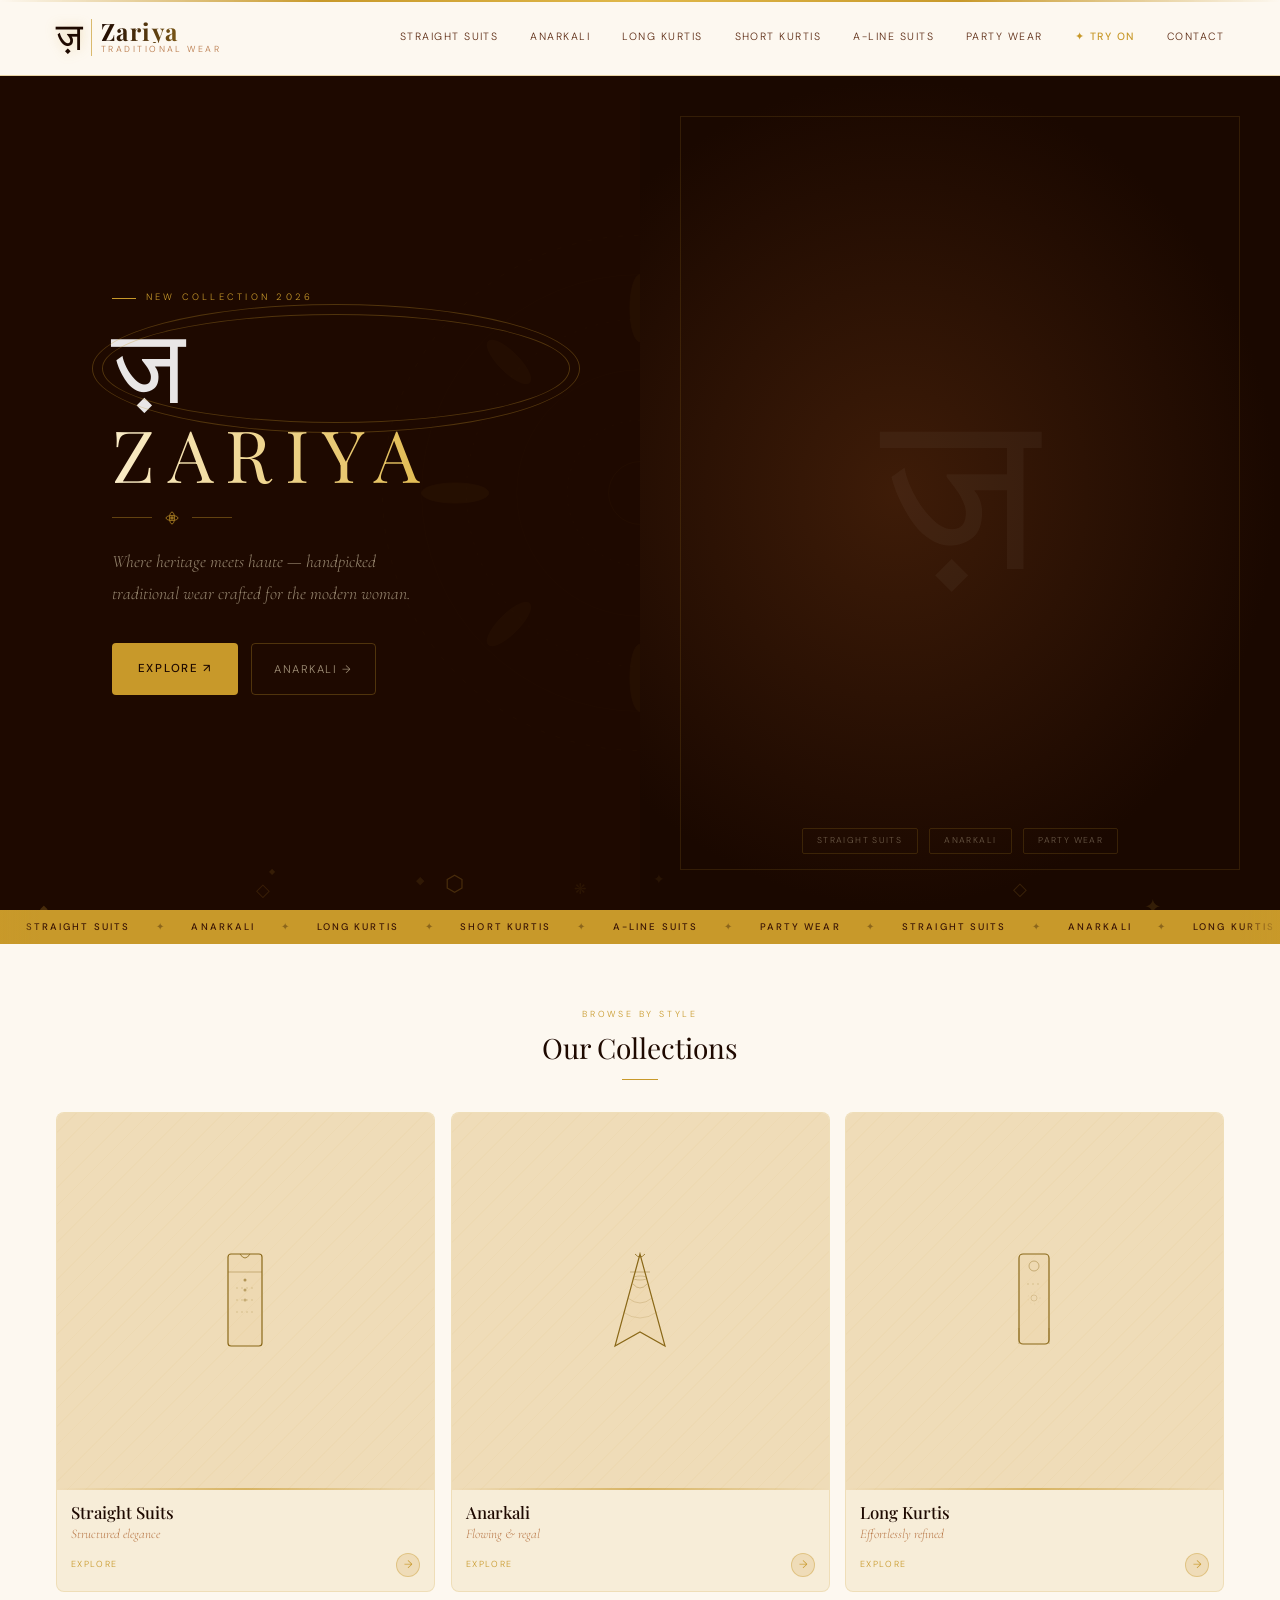
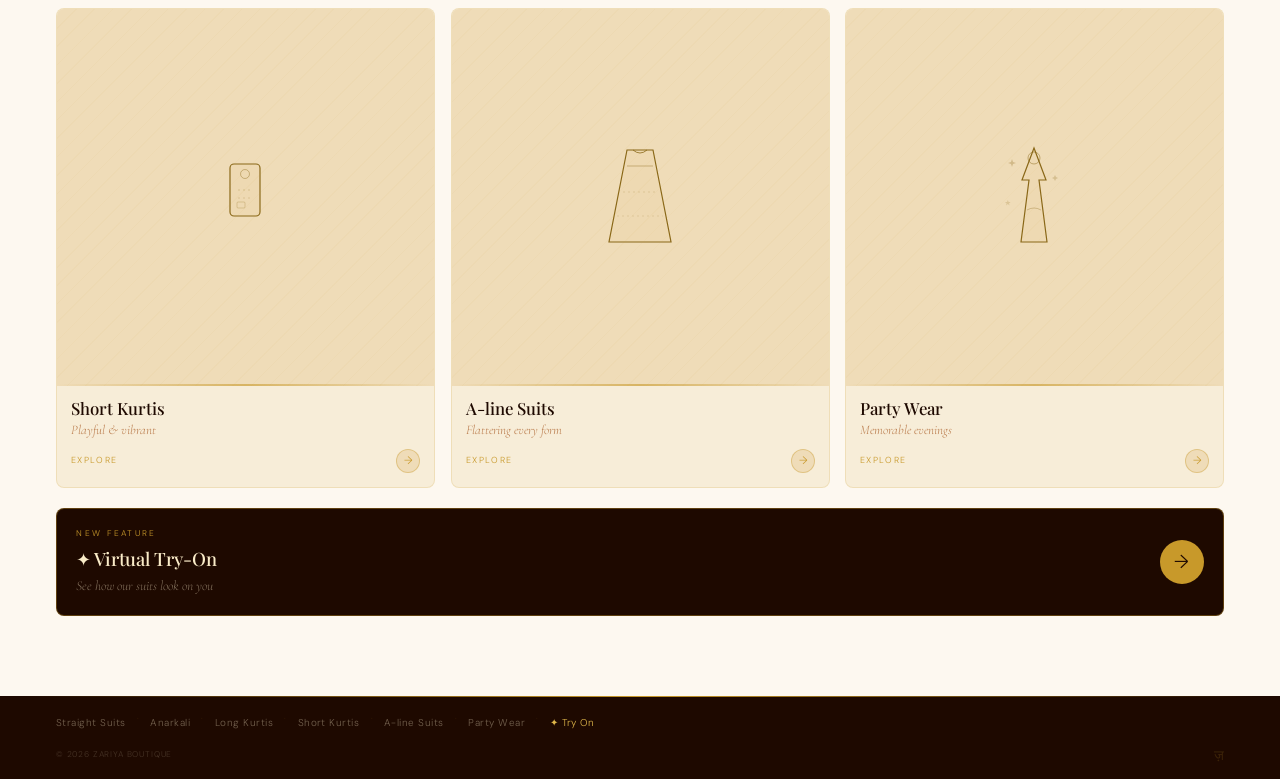
==== commit aa64ebb7: "Update index.html" ====
--- a/index.html
+++ b/index.html
@@ -33,13 +33,13 @@
 @keyframes pgEnter{from{opacity:0;transform:translateY(16px)}to{opacity:1;transform:translateY(0)}}
 
 /* ── HEADER ── */
-.hdr{position:sticky;top:0;z-index:500;height:68px;display:flex;align-items:center;justify-content:space-between;padding:0 1.2rem;background:rgba(253,248,240,.95);backdrop-filter:blur(16px);-webkit-backdrop-filter:blur(16px);border-bottom:1px solid var(--b2);}
+.hdr{position:sticky;top:0;z-index:500;height:72px;display:flex;align-items:center;justify-content:space-between;padding:0 1.2rem;background:rgba(253,248,240,.95);backdrop-filter:blur(16px);-webkit-backdrop-filter:blur(16px);border-bottom:1px solid var(--b2);}
 .hdr::before{content:'';position:absolute;top:0;left:0;right:0;height:2px;background:linear-gradient(90deg,transparent,var(--gold),var(--gold2),var(--gold),transparent);}
 .logo{display:flex;align-items:center;gap:.5rem;cursor:pointer;}
-.logo-z{font-family:'Noto Serif Devanagari','Noto Serif',serif;font-size:2.2rem;color:var(--brown);line-height:1;}
+.logo-z{font-family:'Noto Serif Devanagari','Noto Serif',serif;font-size:2.4rem;color:var(--brown);line-height:1;}
 .logo-txt{border-left:1px solid var(--b3);padding-left:.55rem;}
-.logo-n{font-family:var(--ff-h);font-size:1.4rem;font-weight:600;color:var(--brown);letter-spacing:.06em;line-height:1;}
-.logo-s{font-family:var(--ff-u);font-size:.52rem;letter-spacing:.28em;color:var(--muted2);text-transform:uppercase;}
+.logo-n{font-family:var(--ff-h);font-size:1.5rem;font-weight:700;color:var(--brown);letter-spacing:.06em;line-height:1;}
+.logo-s{font-family:var(--ff-u);font-size:.55rem;letter-spacing:.28em;color:var(--muted2);text-transform:uppercase;}
 .burger{width:44px;height:44px;background:none;border:none;cursor:pointer;display:flex;flex-direction:column;align-items:center;justify-content:center;gap:5px;}
 .burger span{display:block;height:1.5px;background:var(--brown);transition:all .3s var(--ease);}
 .burger span:nth-child(1){width:20px;}
@@ -177,7 +177,7 @@
 .cat-hero-inner{position:relative;z-index:2;}
 .cat-kicker{font-family:var(--ff-u);font-size:.55rem;letter-spacing:.28em;text-transform:uppercase;color:var(--gold);display:flex;align-items:center;gap:.55rem;margin-bottom:.5rem;}
 .cat-kicker::before{content:'';display:block;width:16px;height:1px;background:var(--gold);}
-.cat-h1{font-family:var(--ff-h);font-size:clamp(2rem,8vw,3.2rem);font-weight:500;color:var(--cream);letter-spacing:.04em;line-height:1.1;margin-bottom:.3rem;}
+.cat-h1{font-family:var(--ff-h);font-size:clamp(2.2rem,9vw,3.8rem);font-weight:500;color:var(--cream);letter-spacing:.04em;line-height:1.1;margin-bottom:.3rem;}
 .cat-desc{font-family:var(--ff-b);font-size:.95rem;font-style:italic;color:rgba(250,236,200,.5);line-height:1.7;}
 /* Banner entrance */
 .cat-hero-inner{animation:bannerIn .6s var(--ease) both;}
@@ -204,7 +204,7 @@
 .img-photo img{width:100%;height:100%;object-fit:cover;object-position:center top;display:block;transition:transform .6s var(--ease);}
 .img-num{position:absolute;top:.45rem;left:.45rem;width:20px;height:20px;border-radius:50%;background:rgba(200,153,42,.85);display:flex;align-items:center;justify-content:center;font-family:var(--ff-u);font-size:.48rem;font-weight:500;color:var(--brown);z-index:2;letter-spacing:0;}
 .img-info{padding:.65rem .75rem .75rem;background:var(--cream);border-top:2px solid var(--gold);flex:1;display:flex;flex-direction:column;gap:.12rem;}
-.img-name{font-family:var(--ff-h);font-size:1.15rem;font-weight:600;color:var(--brown);line-height:1.25;letter-spacing:.01em;}
+.img-name{font-family:var(--ff-h);font-size:1.2rem;font-weight:700;color:var(--brown);line-height:1.25;letter-spacing:.01em;}
 .img-sub{font-family:var(--ff-u);font-size:.52rem;letter-spacing:.12em;text-transform:uppercase;color:var(--gold);}
 
 /* loading */
@@ -253,7 +253,7 @@
 
 /* ── DESKTOP ── */
 @media(min-width:960px){
-  .hdr{padding:0 3.5rem;height:72px;}
+  .hdr{padding:0 3.5rem;height:76px;}
   .burger{display:none;}
   .drawer{display:none!important;}
   .dnav{display:flex;gap:2rem;align-items:center;}
@@ -419,52 +419,130 @@
       .tryon-wrap{padding:2.5rem 2rem 6rem;}
     }
 
-/* Skeleton loading */
+/* ── LOGO SHINE ── */
+@keyframes logoShine{
+  0%,100%{background-position:200% center}
+  50%{background-position:-200% center}
+}
+@keyframes logoPulse{
+  0%,100%{opacity:1;transform:scale(1)}
+  50%{opacity:.7;transform:scale(1.06)}
+}
+@keyframes goldRing{
+  0%{box-shadow:0 0 0 0 rgba(200,153,42,.6)}
+  70%{box-shadow:0 0 0 12px rgba(200,153,42,0)}
+  100%{box-shadow:0 0 0 0 rgba(200,153,42,0)}
+}
+@keyframes shimmerText{
+  0%,100%{background-position:200% center}
+  50%{background-position:0% center}
+}
+.logo-z{
+  animation:logoPulse 3s ease-in-out infinite;
+  filter:drop-shadow(0 0 6px rgba(200,153,42,.35));
+}
+.logo-n{
+  background:linear-gradient(90deg,var(--brown) 0%,var(--gold) 40%,#fff8e0 50%,var(--gold) 60%,var(--brown) 100%);
+  background-size:300% auto;
+  -webkit-background-clip:text;-webkit-text-fill-color:transparent;background-clip:text;
+  animation:shimmerText 5s ease-in-out infinite;
+}
+
+/* ── SKELETON ── */
 .skel-grid{display:grid;grid-template-columns:1fr 1fr;gap:.6rem;padding:.5rem 0;}
 .skel-card{border-radius:6px;overflow:hidden;border:1px solid var(--b1);}
-.skel-img{width:100%;aspect-ratio:3/4;background:linear-gradient(90deg,var(--cream2) 25%,var(--cream3) 50%,var(--cream2) 75%);background-size:200% 100%;animation:skelA 1.4s linear infinite;}
-.skel-txt{height:14px;margin:10px 10px 5px;border-radius:3px;background:linear-gradient(90deg,var(--cream2) 25%,var(--cream3) 50%,var(--cream2) 75%);background-size:200% 100%;animation:skelA 1.4s linear infinite .1s;}
-.skel-txt2{height:10px;width:55%;margin:0 10px 12px;border-radius:3px;background:linear-gradient(90deg,var(--cream2) 25%,var(--cream3) 50%,var(--cream2) 75%);background-size:200% 100%;animation:skelA 1.4s linear infinite .2s;}
+.skel-img{width:100%;aspect-ratio:3/4;animation:skelA 1.4s linear infinite;
+  background:linear-gradient(90deg,var(--cream2) 25%,var(--cream3) 50%,var(--cream2) 75%);background-size:200% 100%;}
+.skel-txt{height:14px;margin:10px 10px 5px;border-radius:3px;animation:skelA 1.4s .1s linear infinite;
+  background:linear-gradient(90deg,var(--cream2) 25%,var(--cream3) 50%,var(--cream2) 75%);background-size:200% 100%;}
+.skel-txt2{height:10px;width:55%;margin:0 10px 12px;border-radius:3px;animation:skelA 1.4s .2s linear infinite;
+  background:linear-gradient(90deg,var(--cream2) 25%,var(--cream3) 50%,var(--cream2) 75%);background-size:200% 100%;}
 @keyframes skelA{0%{background-position:200% 0}100%{background-position:-200% 0}}
 @media(min-width:580px){.skel-grid{grid-template-columns:repeat(3,1fr);}}
 @media(min-width:960px){.skel-grid{grid-template-columns:repeat(4,1fr);gap:.85rem;}}
 
-/* Contact page */
+/* ── CATEGORY BANNER SHINE ── */
+@keyframes bannerShine{
+  0%{left:-100%}100%{left:200%}
+}
+.cat-banner-shine{
+  position:absolute;top:0;left:-100%;width:60%;height:100%;
+  background:linear-gradient(90deg,transparent,rgba(200,153,42,.08),transparent);
+  animation:bannerShine 3.5s ease-in-out infinite;pointer-events:none;z-index:3;
+}
+
+/* ── GALLERY CARD HOVER SHINE ── */
+.img-card::after{
+  content:'';position:absolute;top:0;left:-100%;width:60%;height:100%;
+  background:linear-gradient(90deg,transparent,rgba(255,255,255,.06),transparent);
+  transition:none;pointer-events:none;
+}
+.img-card:hover::after{animation:bannerShine 1s ease-out 1 forwards;}
+
+/* ── GOLD DOT LOADER (replaces plain spinner) ── */
+@keyframes dotBounce{0%,80%,100%{transform:translateY(0);opacity:.4}40%{transform:translateY(-10px);opacity:1}}
+.gold-dots{display:flex;gap:.5rem;justify-content:center;margin-bottom:.5rem;}
+.gold-dot{width:10px;height:10px;border-radius:50%;background:var(--gold);animation:dotBounce 1.2s ease-in-out infinite;}
+.gold-dot:nth-child(2){animation-delay:.15s;}.gold-dot:nth-child(3){animation-delay:.3s;}
+
+/* ── CONTACT PAGE ── */
 .contact-hero{background:var(--brown);padding:3rem 1.4rem 2.5rem;position:relative;overflow:hidden;}
-.contact-hero::after{content:'';position:absolute;bottom:0;left:0;right:0;height:2px;background:linear-gradient(90deg,transparent,var(--gold),transparent);}
-.contact-hero-bg{position:absolute;inset:0;background:radial-gradient(ellipse at 70% 30%,rgba(200,153,42,.08),transparent 60%);}
-.contact-hero-wm{position:absolute;right:-.5rem;bottom:-1rem;font-family:'Noto Serif Devanagari',serif;font-size:8rem;color:rgba(255,255,255,.04);line-height:1;user-select:none;}
+.contact-hero::after{content:'';position:absolute;bottom:0;left:0;right:0;height:2px;
+  background:linear-gradient(90deg,transparent,var(--gold),transparent);}
+.contact-hero-bg{position:absolute;inset:0;
+  background:radial-gradient(ellipse at 70% 30%,rgba(200,153,42,.08),transparent 60%);}
+.contact-hero-wm{position:absolute;right:-.5rem;bottom:-1rem;
+  font-family:'Noto Serif Devanagari',serif;font-size:8rem;color:rgba(255,255,255,.04);
+  line-height:1;user-select:none;}
 .contact-inner{position:relative;z-index:2;}
-.contact-kicker{font-family:var(--ff-u);font-size:.55rem;letter-spacing:.28em;text-transform:uppercase;color:var(--gold);display:flex;align-items:center;gap:.55rem;margin-bottom:.5rem;}
+.contact-kicker{font-family:var(--ff-u);font-size:.55rem;letter-spacing:.28em;text-transform:uppercase;
+  color:var(--gold);display:flex;align-items:center;gap:.55rem;margin-bottom:.5rem;}
 .contact-kicker::before{content:'';display:block;width:16px;height:1px;background:var(--gold);}
-.contact-h1{font-family:var(--ff-h);font-size:clamp(2rem,8vw,3.2rem);font-weight:500;color:var(--cream);margin-bottom:.3rem;}
-.contact-sub{font-family:var(--ff-b);font-size:.95rem;font-style:italic;color:rgba(250,236,200,.5);line-height:1.7;}
+.contact-h1{font-family:var(--ff-h);font-size:clamp(2rem,8vw,3.2rem);font-weight:500;
+  color:var(--cream);margin-bottom:.3rem;}
+.contact-sub{font-family:var(--ff-b);font-size:.95rem;font-style:italic;
+  color:rgba(250,236,200,.5);line-height:1.7;}
 .contact-wrap{padding:2rem 1.2rem 4rem;}
-.contact-card{background:var(--cream2);border:1.5px solid var(--b2);border-radius:12px;overflow:hidden;margin-bottom:1rem;animation:pgEnter .45s var(--ease) both;}
+.contact-card{background:var(--cream2);border:1.5px solid var(--b2);border-radius:12px;
+  overflow:hidden;margin-bottom:1rem;animation:pgEnter .45s var(--ease) both;}
 .contact-card:nth-child(2){animation-delay:.12s;}.contact-card:nth-child(3){animation-delay:.24s;}
 .contact-card-head{background:var(--brown2);padding:1rem 1.2rem;display:flex;align-items:center;gap:.8rem;}
-.contact-card-icon{width:40px;height:40px;border-radius:50%;background:rgba(200,153,42,.2);border:1px solid rgba(200,153,42,.4);display:flex;align-items:center;justify-content:center;font-size:1.2rem;flex-shrink:0;}
+.contact-card-icon{width:40px;height:40px;border-radius:50%;background:rgba(200,153,42,.2);
+  border:1px solid rgba(200,153,42,.4);display:flex;align-items:center;justify-content:center;
+  font-size:1.2rem;flex-shrink:0;}
 .contact-card-title{font-family:var(--ff-h);font-size:1.15rem;color:var(--gold-pale);font-weight:500;}
 .contact-card-body{padding:1.2rem;}
-.contact-phone-num{font-family:var(--ff-h);font-size:clamp(1.6rem,7vw,2.6rem);font-weight:700;color:var(--brown);letter-spacing:.04em;text-align:center;padding:1rem 0 .3rem;}
-.contact-phone-sub{font-family:var(--ff-u);font-size:.62rem;letter-spacing:.2em;text-transform:uppercase;color:var(--muted2);text-align:center;margin-bottom:1.2rem;}
+.contact-phone-num{font-family:var(--ff-h);font-size:clamp(1.7rem,7vw,2.6rem);font-weight:700;
+  color:var(--brown);letter-spacing:.04em;text-align:center;padding:1rem 0 .3rem;}
+.contact-phone-sub{font-family:var(--ff-u);font-size:.62rem;letter-spacing:.2em;text-transform:uppercase;
+  color:var(--muted2);text-align:center;margin-bottom:1.2rem;}
 .contact-actions{display:flex;flex-direction:column;gap:.7rem;}
-.cbtn{display:flex;align-items:center;justify-content:center;gap:.6rem;height:54px;border-radius:8px;font-family:var(--ff-u);font-size:.82rem;font-weight:500;letter-spacing:.1em;text-transform:uppercase;text-decoration:none;border:none;cursor:pointer;-webkit-tap-highlight-color:transparent;transition:opacity .2s,transform .15s;}
+.cbtn{display:flex;align-items:center;justify-content:center;gap:.6rem;height:54px;border-radius:8px;
+  font-family:var(--ff-u);font-size:.82rem;font-weight:500;letter-spacing:.1em;text-transform:uppercase;
+  text-decoration:none;border:none;cursor:pointer;-webkit-tap-highlight-color:transparent;
+  transition:opacity .2s,transform .15s;}
 .cbtn:active{transform:scale(.97);opacity:.85;}
 .cbtn-call{background:#25D366;color:#fff;}
 .cbtn-wa{background:#128C7E;color:#fff;}
 .cbtn-sms{background:var(--brown);color:var(--gold-pale);border:1.5px solid var(--b2);}
-.contact-row{display:flex;justify-content:space-between;align-items:center;padding:.65rem 0;border-bottom:1px solid var(--b1);}
+.contact-row{display:flex;justify-content:space-between;align-items:center;
+  padding:.65rem 0;border-bottom:1px solid var(--b1);}
 .contact-row:last-child{border-bottom:none;}
-.contact-row-lbl{font-family:var(--ff-u);font-size:.65rem;letter-spacing:.1em;text-transform:uppercase;color:var(--muted2);}
+.contact-row-lbl{font-family:var(--ff-u);font-size:.65rem;letter-spacing:.1em;
+  text-transform:uppercase;color:var(--muted2);}
 .contact-row-val{font-family:var(--ff-h);font-size:.95rem;color:var(--brown);}
 .contact-cat-grid{display:grid;grid-template-columns:1fr 1fr;gap:.5rem;}
-.ccatbtn{padding:.75rem;background:var(--cream3);border-radius:6px;cursor:pointer;font-family:var(--ff-h);font-size:.9rem;color:var(--brown);border:1px solid var(--b1);text-align:center;-webkit-tap-highlight-color:transparent;}
+.ccatbtn{padding:.75rem;background:var(--cream3);border-radius:6px;cursor:pointer;
+  font-family:var(--ff-h);font-size:.92rem;color:var(--brown);border:1px solid var(--b1);
+  text-align:center;-webkit-tap-highlight-color:transparent;transition:border-color .2s;}
 .ccatbtn:active{border-color:var(--gold);}
 .contact-quote{text-align:center;padding:1.5rem 1rem;}
 .contact-quote p{font-family:var(--ff-b);font-size:1.1rem;font-style:italic;color:var(--brown2);line-height:1.8;}
 .contact-quote-rule{width:40px;height:1.5px;background:var(--gold);margin:.8rem auto 0;}
-@media(min-width:960px){.contact-wrap{padding:3rem 3.5rem 6rem;max-width:800px;margin:0 auto;}.contact-actions{flex-direction:row;}.cbtn{flex:1;}}
+@media(min-width:960px){
+  .contact-wrap{padding:3rem 3.5rem 6rem;max-width:800px;margin:0 auto;}
+  .contact-actions{flex-direction:row;}.cbtn{flex:1;}
+}
 @keyframes mqRoll{from{transform:translateX(0)}to{transform:translateX(-50%)}}
 </style>
 </head>
@@ -882,7 +960,7 @@
 
     <!-- Processing -->
     <div class="tryon-processing" id="tryonProcessing">
-      <div class="proc-spinner"></div>
+      <div class="gold-dots"><div class="gold-dot"></div><div class="gold-dot"></div><div class="gold-dot"></div></div>
       <div class="proc-txt" id="procTxt">Generating your look…</div>
       <div class="proc-sub">This takes about 30–60 seconds</div>
       <div class="proc-steps">
@@ -943,39 +1021,33 @@
   </footer>
 </div>
 
-
 <!-- CONTACT PAGE -->
 <div id="page-contact" class="page">
   <div class="contact-hero">
     <div class="contact-hero-bg"></div>
+    <div class="cat-banner-shine"></div>
     <div class="contact-hero-wm">&#2332;&#2492;</div>
     <div class="contact-inner">
       <p class="contact-kicker">Reach Out</p>
       <h1 class="contact-h1">Contact Us</h1>
-      <p class="contact-sub">We would love to hear from you.</p>
+      <p class="contact-sub">We would love to hear from you &#8212; reach us anytime.</p>
     </div>
   </div>
   <div class="contact-wrap">
     <div class="contact-card">
-      <div class="contact-card-head">
-        <div class="contact-card-icon">&#128222;</div>
-        <div class="contact-card-title">Call or WhatsApp</div>
-      </div>
+      <div class="contact-card-head"><div class="contact-card-icon">&#128222;</div><div class="contact-card-title">Call or WhatsApp</div></div>
       <div class="contact-card-body">
         <div class="contact-phone-num">+49 179 4099 206</div>
         <div class="contact-phone-sub">Available for calls &amp; WhatsApp</div>
         <div class="contact-actions">
-          <a class="cbtn cbtn-call" href="tel:+491794099206">&#128222;&nbsp; Call Now</a>
-          <a class="cbtn cbtn-wa" href="https://wa.me/+491794099206?text=Hii!%20I%20found%20your%20boutique%20Zariya%20and%20I%20am%20interested%20in%20your%20traditional%20wear%20collection." target="_blank">&#128172;&nbsp; WhatsApp</a>
-          <a class="cbtn cbtn-sms" href="sms:+491794099206">&#9993;&nbsp; Send SMS</a>
+          <a class="cbtn cbtn-call" href="tel:+491794099206">&#128222;&nbsp;&nbsp;Call Now</a>
+          <a class="cbtn cbtn-wa" href="https://wa.me/491794099206?text=Hii!%20I%20found%20your%20boutique%20Zariya%20and%20I%20am%20interested%20in%20your%20traditional%20wear%20collection." target="_blank">&#128172;&nbsp;&nbsp;WhatsApp</a>
+          <a class="cbtn cbtn-sms" href="sms:+491794099206">&#9993;&nbsp;&nbsp;Send SMS</a>
         </div>
       </div>
     </div>
     <div class="contact-card">
-      <div class="contact-card-head">
-        <div class="contact-card-icon">&#128336;</div>
-        <div class="contact-card-title">Availability</div>
-      </div>
+      <div class="contact-card-head"><div class="contact-card-icon">&#128336;</div><div class="contact-card-title">Availability</div></div>
       <div class="contact-card-body">
         <div class="contact-row"><span class="contact-row-lbl">Mon &ndash; Fri</span><span class="contact-row-val">10:00 &ndash; 19:00</span></div>
         <div class="contact-row"><span class="contact-row-lbl">Saturday</span><span class="contact-row-val">11:00 &ndash; 17:00</span></div>
@@ -984,10 +1056,7 @@
       </div>
     </div>
     <div class="contact-card">
-      <div class="contact-card-head">
-        <div class="contact-card-icon">&#128248;</div>
-        <div class="contact-card-title">Browse Collections</div>
-      </div>
+      <div class="contact-card-head"><div class="contact-card-icon">&#128248;</div><div class="contact-card-title">Browse Collections</div></div>
       <div class="contact-card-body">
         <div class="contact-cat-grid">
           <div class="ccatbtn" onclick="go('straight-suits')">Straight Suits</div>
@@ -999,10 +1068,7 @@
         </div>
       </div>
     </div>
-    <div class="contact-quote">
-      <p>&ldquo;Every outfit tells a story &mdash; let us help you find yours.&rdquo;</p>
-      <div class="contact-quote-rule"></div>
-    </div>
+    <div class="contact-quote"><p>&ldquo;Every outfit tells a story &mdash; let us help you find yours.&rdquo;</p><div class="contact-quote-rule"></div></div>
   </div>
   <footer class="ft">
     <div class="ft-links">
@@ -1455,61 +1521,74 @@
   if(n>1){const line=document.getElementById('line'+(n-1)+n);if(line){line.style.background=state==='done'||state==='active'?'var(--gold)':'var(--b1)';}}
 }
 
-// ── AI Try-On: 6 engines PARALLEL — fastest wins ────────────
+// ── 6 AI engines running in parallel ───────────────────────
 function mkS(){return Math.random().toString(36).slice(2)+Date.now().toString(36);}
 
-async function callSp(url,data,ms){
-  const r=await fetch(url+'/run/predict',{
-    method:'POST',headers:{'Content-Type':'application/json'},
+function callSp(url,data,ms){
+  return fetch(url+'/run/predict',{
+    method:'POST',
+    headers:{'Content-Type':'application/json'},
     signal:AbortSignal.timeout(ms||55000),
     body:JSON.stringify({fn_index:0,session_hash:mkS(),data:data})
+  }).then(function(r){
+    if(!r.ok)throw new Error(r.status);
+    return r.json().then(extractImg);
   });
-  if(!r.ok)throw new Error(url+' '+r.status);
-  return extractImg(await r.json());
-}
-
-async function queueSp(url,data,ms){
-  const sh=mkS();
-  const jr=await fetch(url+'/queue/join',{method:'POST',headers:{'Content-Type':'application/json'},signal:AbortSignal.timeout(15000),body:JSON.stringify({fn_index:0,session_hash:sh,data:data})});
-  if(!jr.ok)throw new Error('join '+jr.status);
-  const end=Date.now()+(ms||60000);
-  while(Date.now()<end){
-    await new Promise(r=>setTimeout(r,2000));
-    try{
-      const r=await fetch(url+'/queue/status?session_hash='+sh,{signal:AbortSignal.timeout(6000)});
-      const j=await r.json();
-      if(j.status==='complete'&&j.output)return extractImg(j.output);
-      if(j.status==='error')throw new Error('q-err');
-    }catch(e){if(e.message==='q-err')throw e;}
+}
+
+function queueSp(url,data,ms){
+  var sh=mkS();
+  return fetch(url+'/queue/join',{
+    method:'POST',
+    headers:{'Content-Type':'application/json'},
+    signal:AbortSignal.timeout(15000),
+    body:JSON.stringify({fn_index:0,session_hash:sh,data:data})
+  }).then(function(r){
+    if(!r.ok)throw new Error('join '+r.status);
+    return pollSp(url,sh,ms||60000);
+  });
+}
+
+function pollSp(url,sh,ms){
+  var end=Date.now()+ms;
+  function attempt(){
+    if(Date.now()>end)return Promise.reject(new Error('timeout'));
+    return new Promise(function(res){setTimeout(res,2000);})
+      .then(function(){
+        return fetch(url+'/queue/status?session_hash='+sh,{signal:AbortSignal.timeout(6000)});
+      })
+      .then(function(r){return r.json();})
+      .then(function(j){
+        if(j.status==='complete'&&j.output)return extractImg(j.output);
+        if(j.status==='error')throw new Error('q-err');
+        return attempt();
+      })
+      .catch(function(e){if(e.message==='q-err')throw e;return attempt();});
   }
-  throw new Error('timeout');
-}
-
-const TRYON_ENGINES=[
-  {call:(p,g,d)=>callSp('https://yisol-idm-vton.hf.space',[{data:p,name:'p.jpg',is_file:false},{data:g,name:'g.jpg',is_file:false},d,true,false,20,42],50000)},
-  {call:(p,g,d)=>queueSp('https://yisol-idm-vton.hf.space',[p,g,d,true,false,20,42],60000)},
-  {call:(p,g,d)=>callSp('https://kwai-kolors-kolors-virtual-try-on.hf.space',[{data:p,name:'p.jpg',is_file:false},{data:g,name:'g.jpg',is_file:false}],55000)},
-  {call:(p,g,d)=>callSp('https://zhengchong-catvton.hf.space',[{data:p,name:'p.jpg',is_file:false},{data:g,name:'g.jpg',is_file:false},'upper_body','none'],50000)},
-  {call:(p,g,d)=>callSp('https://levihsu-ootdiffusion.hf.space',[{data:p,name:'p.jpg',is_file:false},{data:g,name:'g.jpg',is_file:false},'Upper-body',1,20],55000)},
-  {call:(p,g,d)=>callSp('https://yisol-idm-vton-dc.hf.space',[{data:p,name:'p.jpg',is_file:false},{data:g,name:'g.jpg',is_file:false},d,true,false,20,42],55000)},
+  return attempt();
+}
+
+// 6 different free AI models
+var TRYON_ENGINES=[
+  // 1: IDM-VTON direct
+  {call:function(p,g,d){return callSp('https://yisol-idm-vton.hf.space',[{data:p,name:'p.jpg',is_file:false},{data:g,name:'g.jpg',is_file:false},d,true,false,20,42],50000);}},
+  // 2: IDM-VTON queue (handles busy server)
+  {call:function(p,g,d){return queueSp('https://yisol-idm-vton.hf.space',[p,g,d,true,false,20,42],65000);}},
+  // 3: Kolors Virtual Try-On
+  {call:function(p,g,d){return callSp('https://kwai-kolors-kolors-virtual-try-on.hf.space',[{data:p,name:'p.jpg',is_file:false},{data:g,name:'g.jpg',is_file:false}],55000);}},
+  // 4: CatVTON
+  {call:function(p,g,d){return callSp('https://zhengchong-catvton.hf.space',[{data:p,name:'p.jpg',is_file:false},{data:g,name:'g.jpg',is_file:false},'upper_body','none'],50000);}},
+  // 5: OOTDiffusion
+  {call:function(p,g,d){return callSp('https://levihsu-ootdiffusion.hf.space',[{data:p,name:'p.jpg',is_file:false},{data:g,name:'g.jpg',is_file:false},'Upper-body',1,20],55000);}},
+  // 6: IDM-VTON mirror instance
+  {call:function(p,g,d){return callSp('https://yisol-idm-vton-dc.hf.space',[{data:p,name:'p.jpg',is_file:false},{data:g,name:'g.jpg',is_file:false},d,true,false,20,42],55000);}},
 ];
 
-function extractImg(json){
-  // Try multiple response shapes from different Gradio versions
-  const data = json.data || json.output?.data || [];
-  for(const d of data){
-    if(typeof d === 'string' && d.startsWith('data:')) return d;
-    if(d && d.url && d.url.startsWith('http')) return d.url;
-    if(d && d.data && typeof d.data === 'string') return d.data;
-    if(d && typeof d === 'object' && d.path) return 'https://yisol-idm-vton.hf.space/file='+d.path;
-  }
-  throw new Error('No image in response');
-}
 
 async function runTryon(){
   if(!personB64){alert('Please upload your photo first.');return;}
   if(!garmentB64){
-    document.getElementById('tryonErrorMsg').innerHTML='<strong>Please select a suit from the dropdown above.</strong><br/>The garment photo loads automatically.';
+    document.getElementById('tryonErrorMsg').innerHTML='<strong>Please select a suit from the dropdown above.</strong><br/>The garment photo loads automatically when you pick a suit.';
     document.getElementById('tryonError').classList.add('show');
     return;
   }
@@ -1518,28 +1597,29 @@
   document.getElementById('tryonProcessing').classList.add('show');
   document.getElementById('tryonBtn').disabled=true;
   setStep(3,'active');
-  const procSteps=['ps1','ps2','ps3','ps4'];
-  let si=0;
-  const stepInt=setInterval(()=>{
+  var procSteps=['ps1','ps2','ps3','ps4'];
+  var si=0;
+  var stepInt=setInterval(function(){
     if(si<procSteps.length)document.getElementById(procSteps[si++]).classList.add('done');
   },3000);
-  const desc=document.getElementById('suitName').value||'Traditional Indian kurta suit';
-  updateProcLabel('Finding the best styling engine\u2026');
-  let imgSrc=null,lastErr=null;
+  var desc=document.getElementById('suitName').value||'Traditional Indian kurta suit';
+  updateProcLabel('Finding best styling engine…');
+  var imgSrc=null;
+  var lastErr=null;
   try{
-    imgSrc=await Promise.any(TRYON_ENGINES.map(e=>e.call(personB64,garmentB64,desc)));
+    imgSrc=await Promise.any(TRYON_ENGINES.map(function(e){return e.call(personB64,garmentB64,desc);}));
   }catch(agg){
     lastErr=agg;
-    for(let i=0;i<2;i++){
+    for(var i=0;i<2;i++){
       try{
-        updateProcLabel('Trying once more\u2026');
+        updateProcLabel('Trying again…');
         imgSrc=await TRYON_ENGINES[i].call(personB64,garmentB64,desc);
         if(imgSrc)break;
       }catch(e2){lastErr=e2;}
     }
   }
   clearInterval(stepInt);
-  procSteps.forEach(s=>document.getElementById(s).classList.add('done'));
+  procSteps.forEach(function(s){document.getElementById(s).classList.add('done');});
   document.getElementById('tryonProcessing').classList.remove('show');
   if(imgSrc){
     document.getElementById('resultImg').src=imgSrc;
@@ -1547,11 +1627,11 @@
     document.getElementById('tryonResult').classList.add('show');
     setStep(3,'done');
     resultBlob=imgSrc;
-    setTimeout(()=>document.getElementById('tryonResult').scrollIntoView({behavior:'smooth',block:'start'}),200);
+    setTimeout(function(){document.getElementById('tryonResult').scrollIntoView({behavior:'smooth',block:'start'});},200);
   }else{
     document.getElementById('tryonBtn').disabled=false;
     setStep(3,'');
-    document.getElementById('tryonErrorMsg').innerHTML='<strong>Our styling service is busy right now.</strong><br/>Please try again in a minute or contact us on WhatsApp!';
+    document.getElementById('tryonErrorMsg').innerHTML='<strong>Our styling service is busy right now.</strong><br/>Please try again in a minute, or contact us on WhatsApp!';
     document.getElementById('tryonError').classList.add('show');
   }
 }
